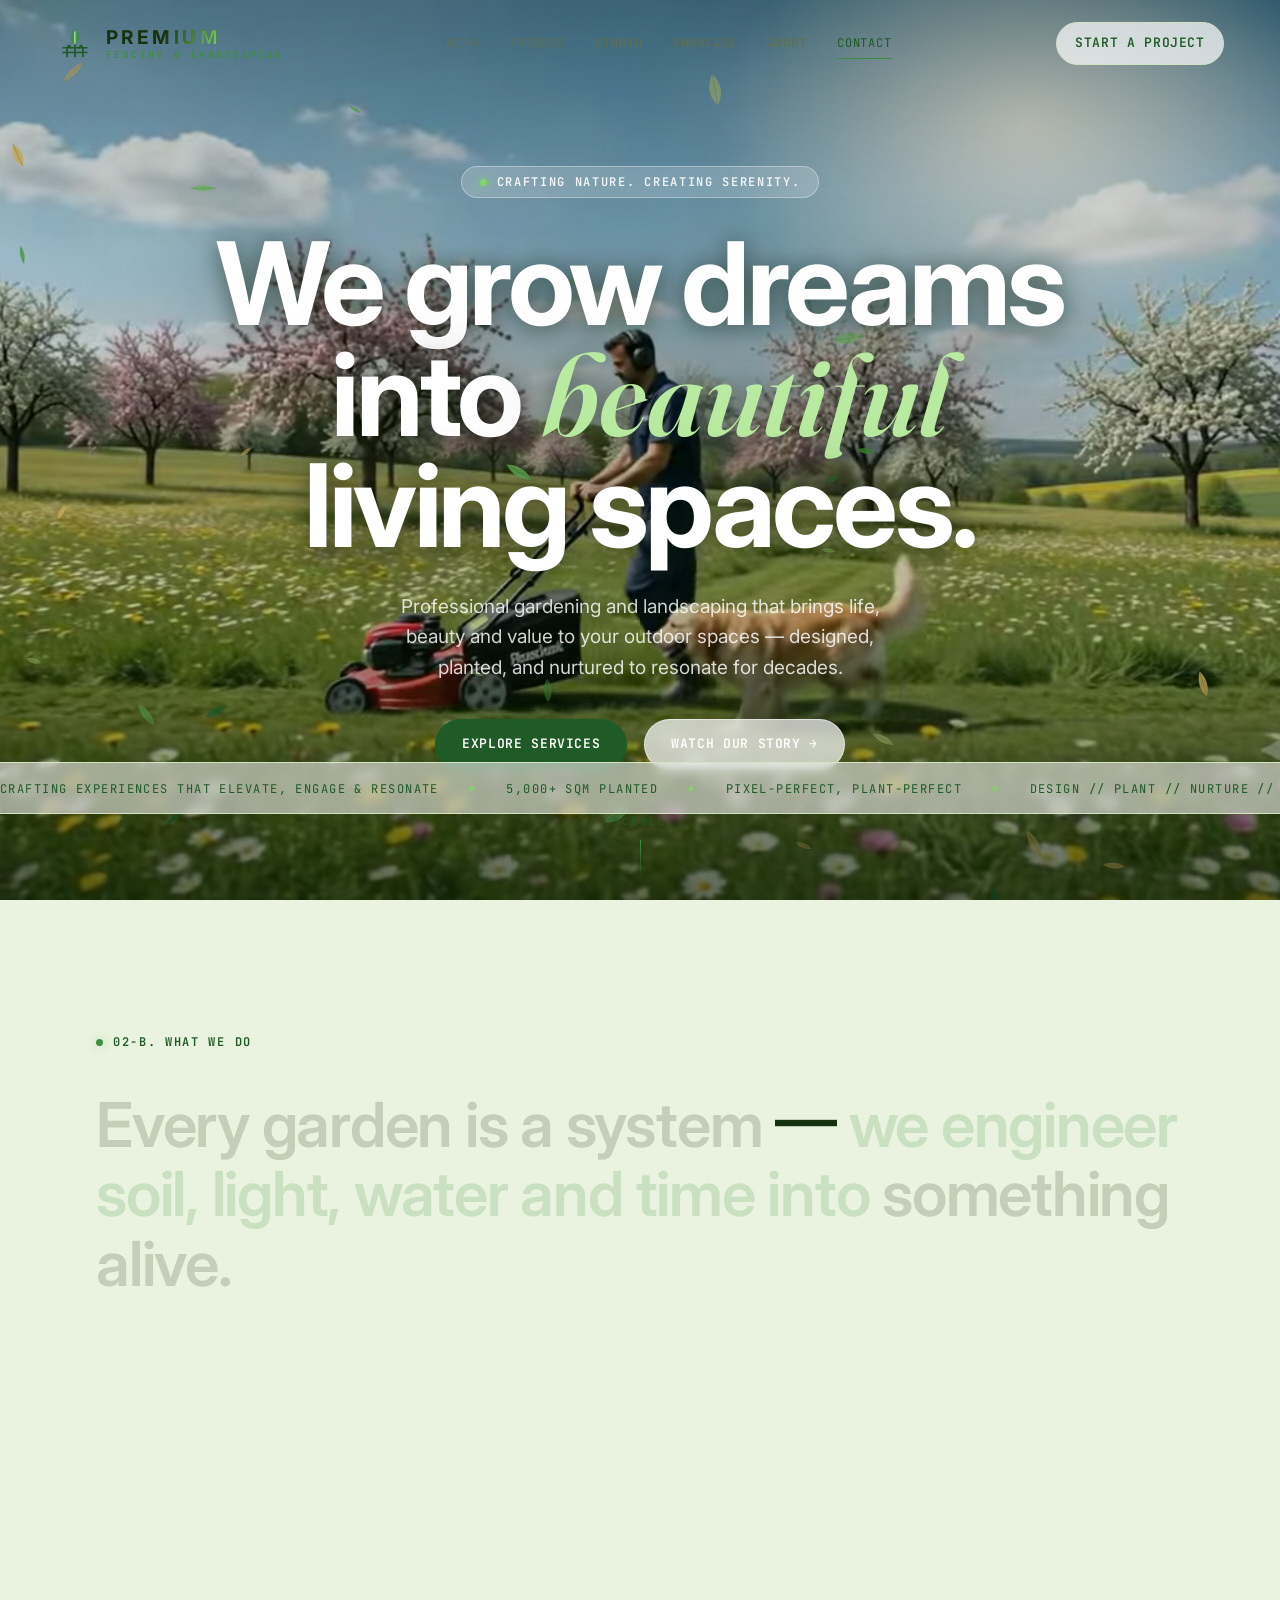
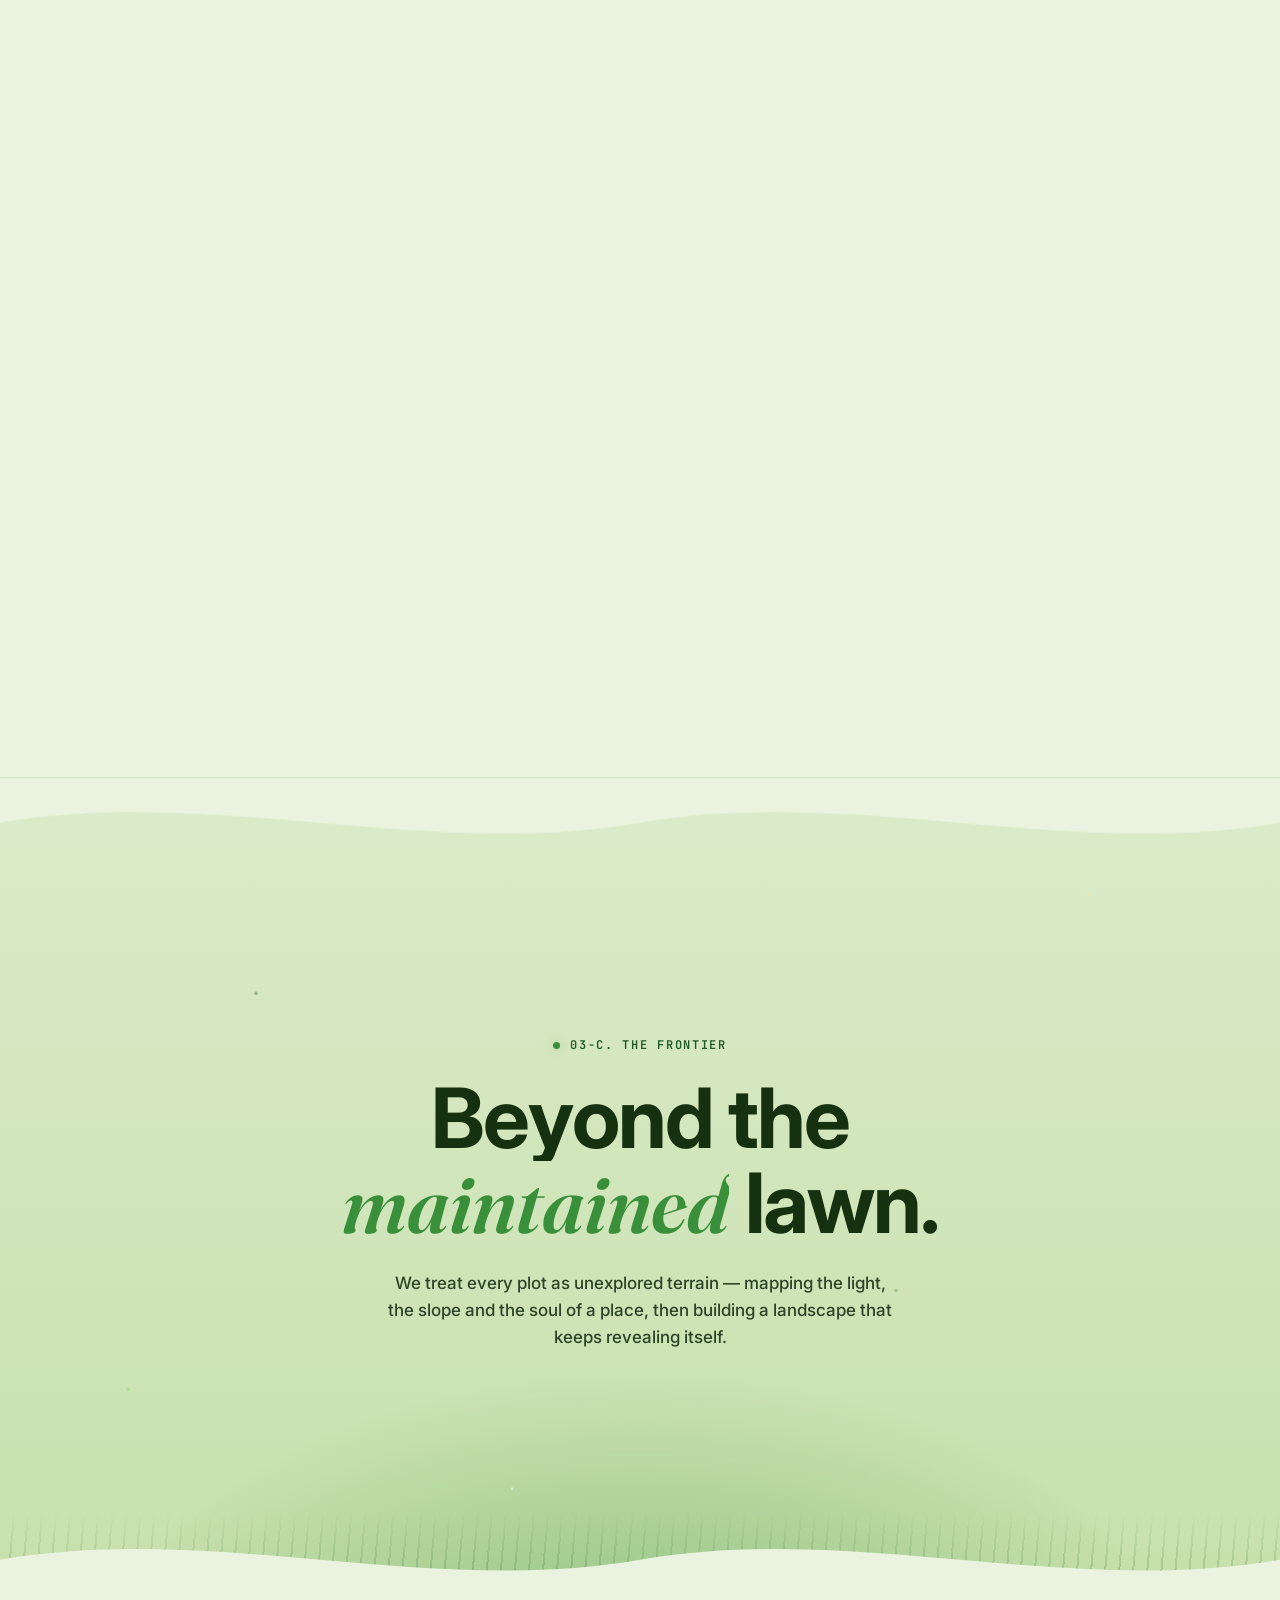
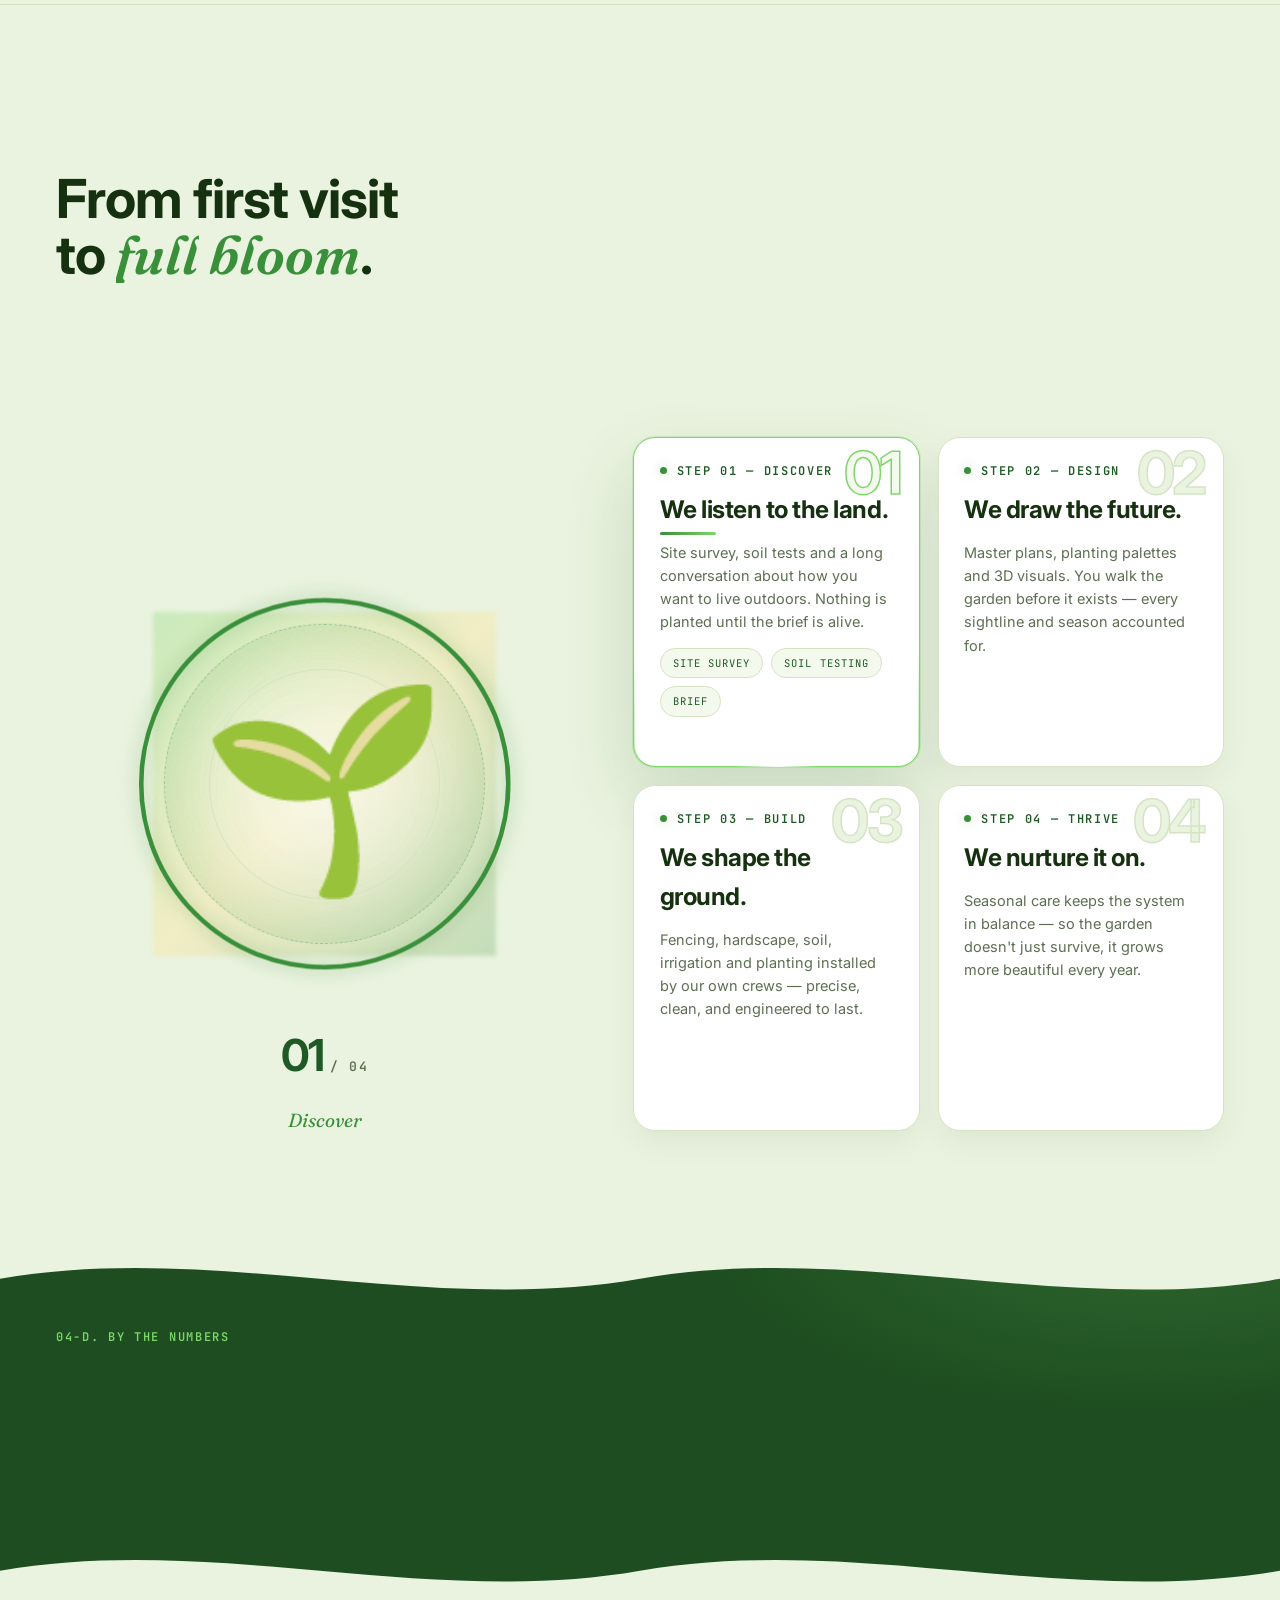
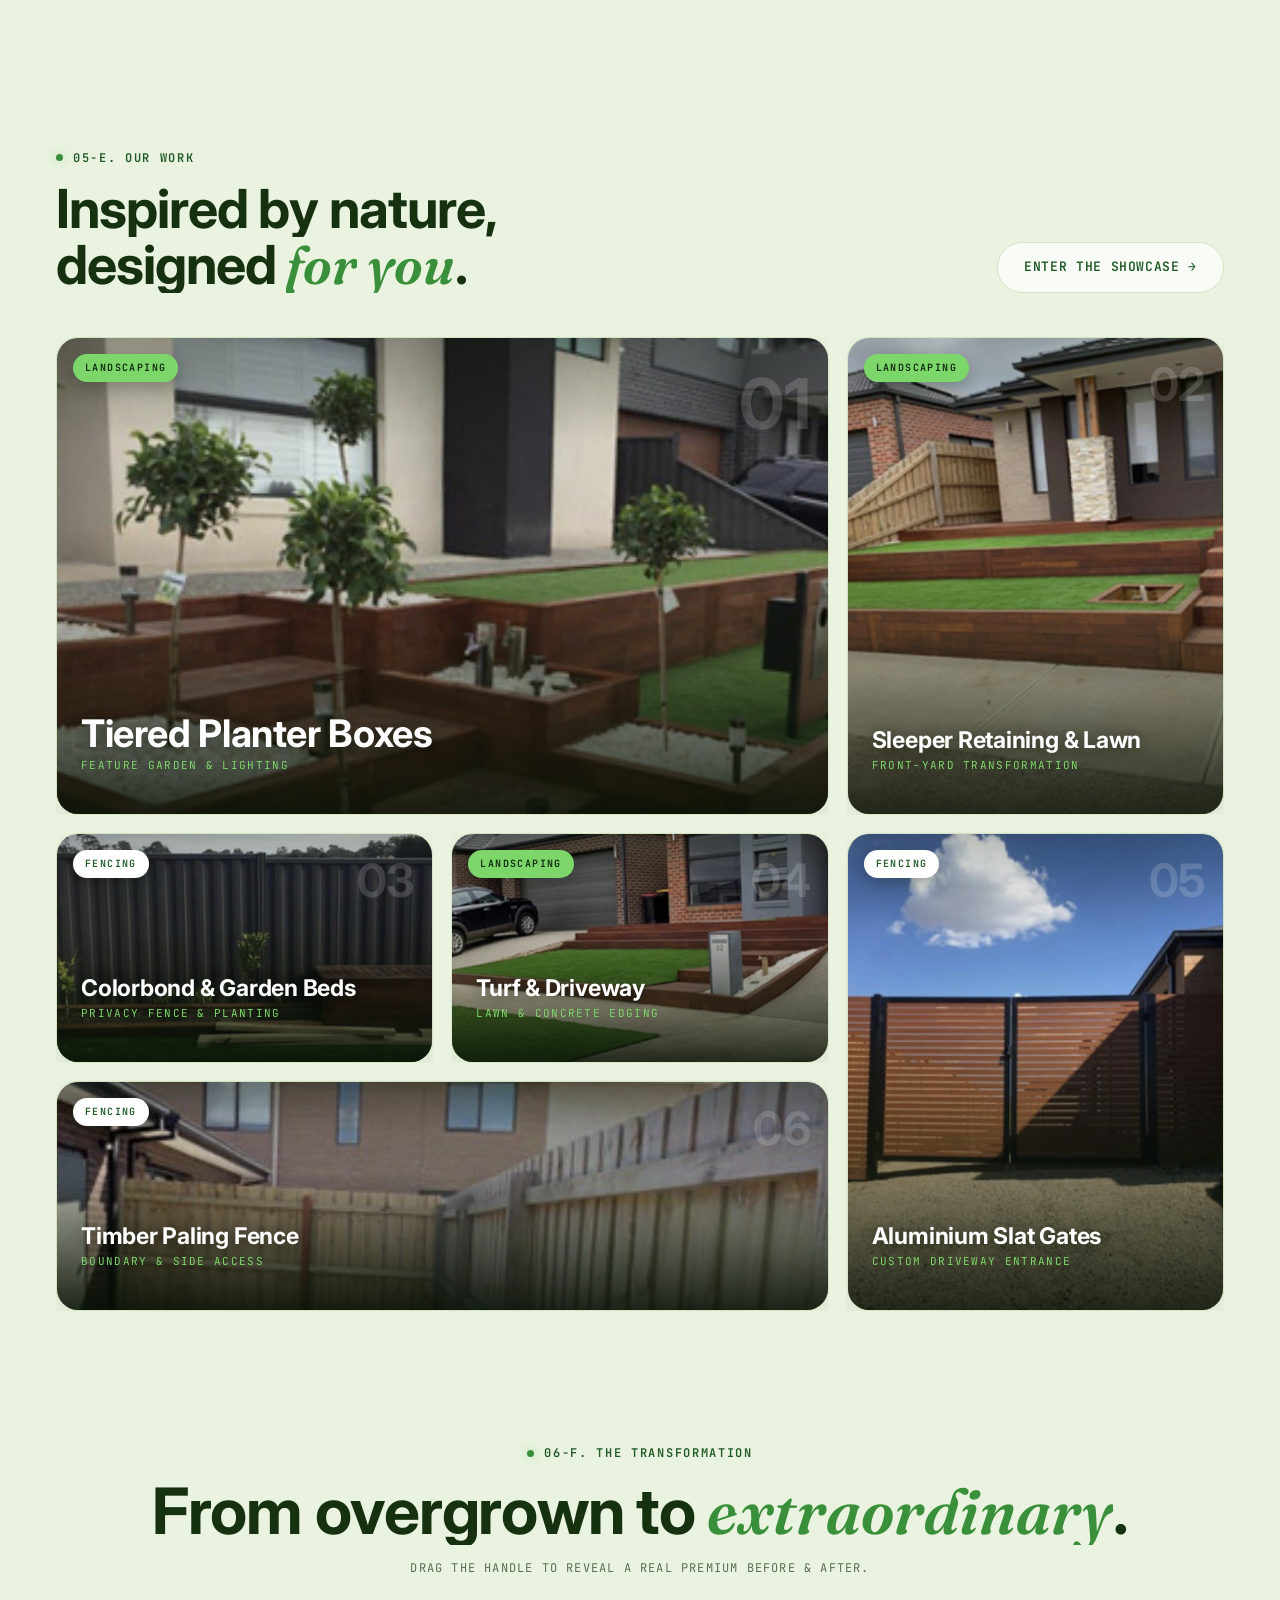
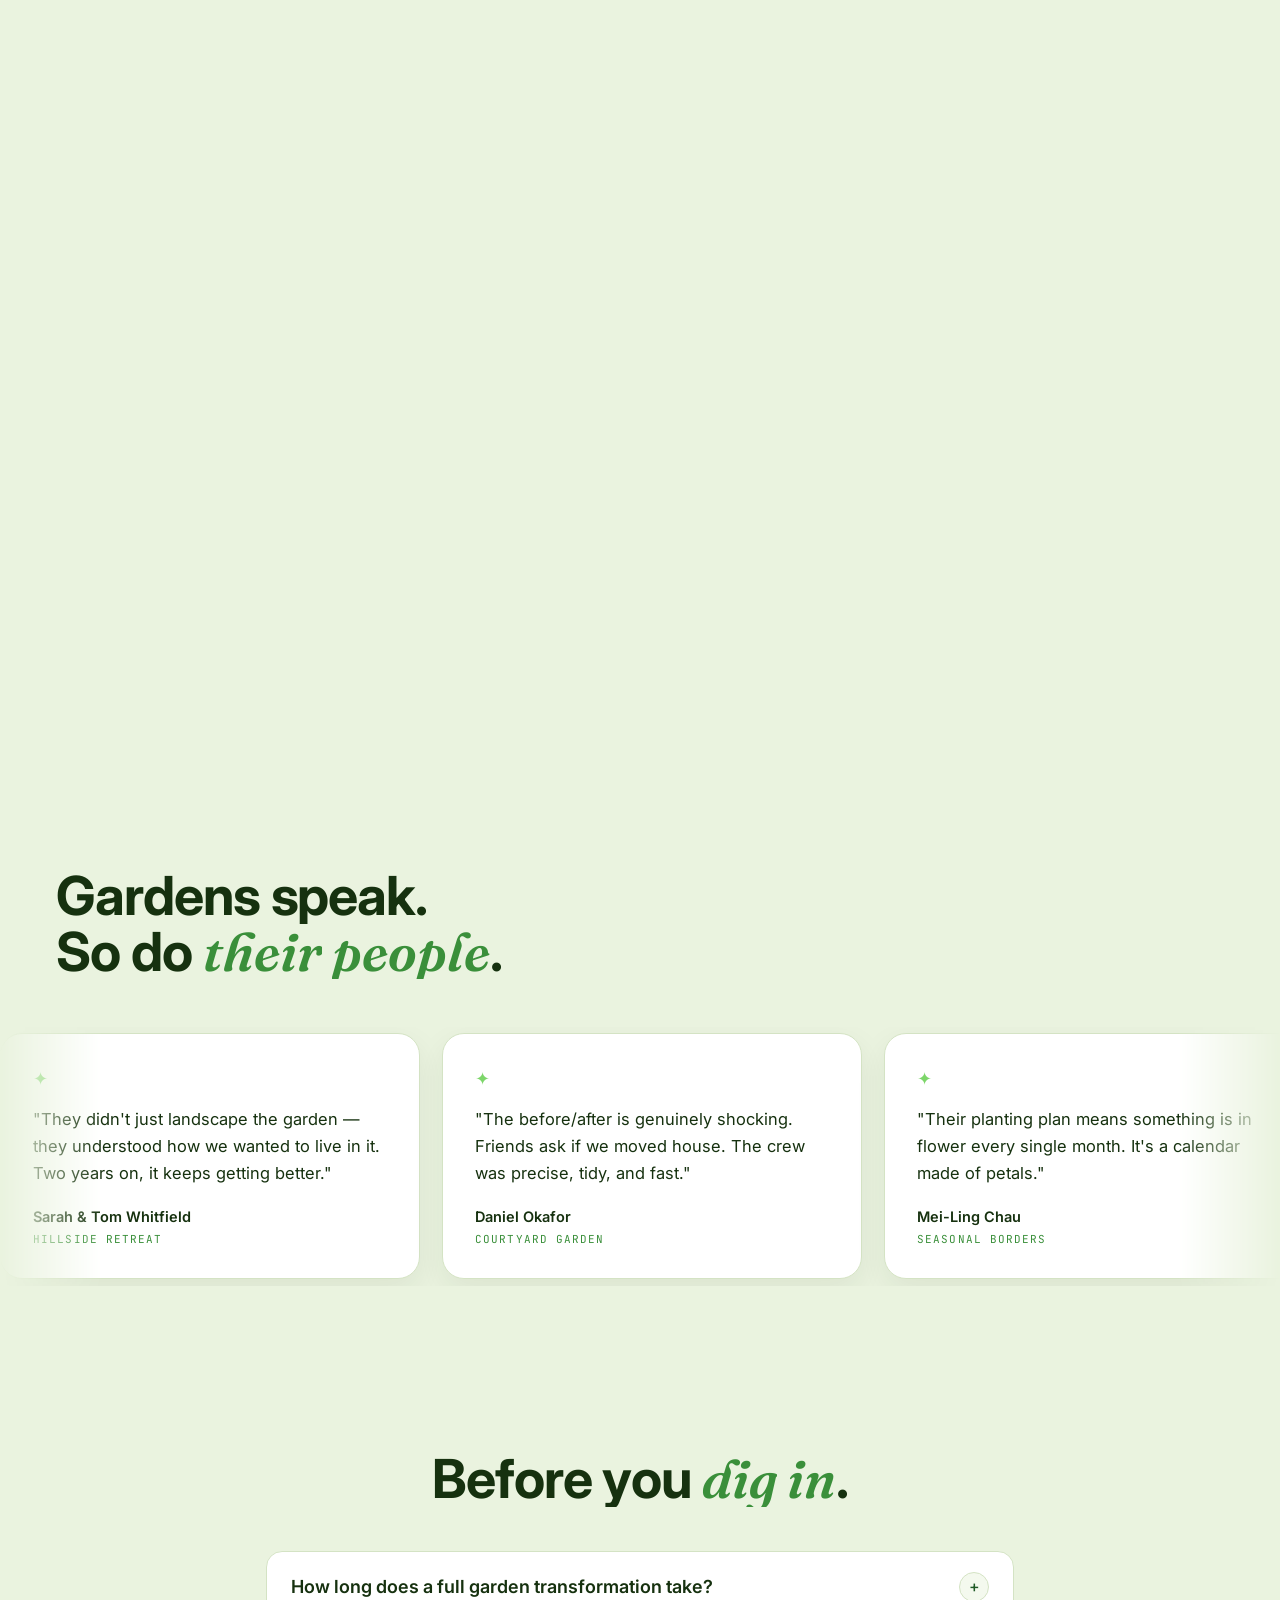
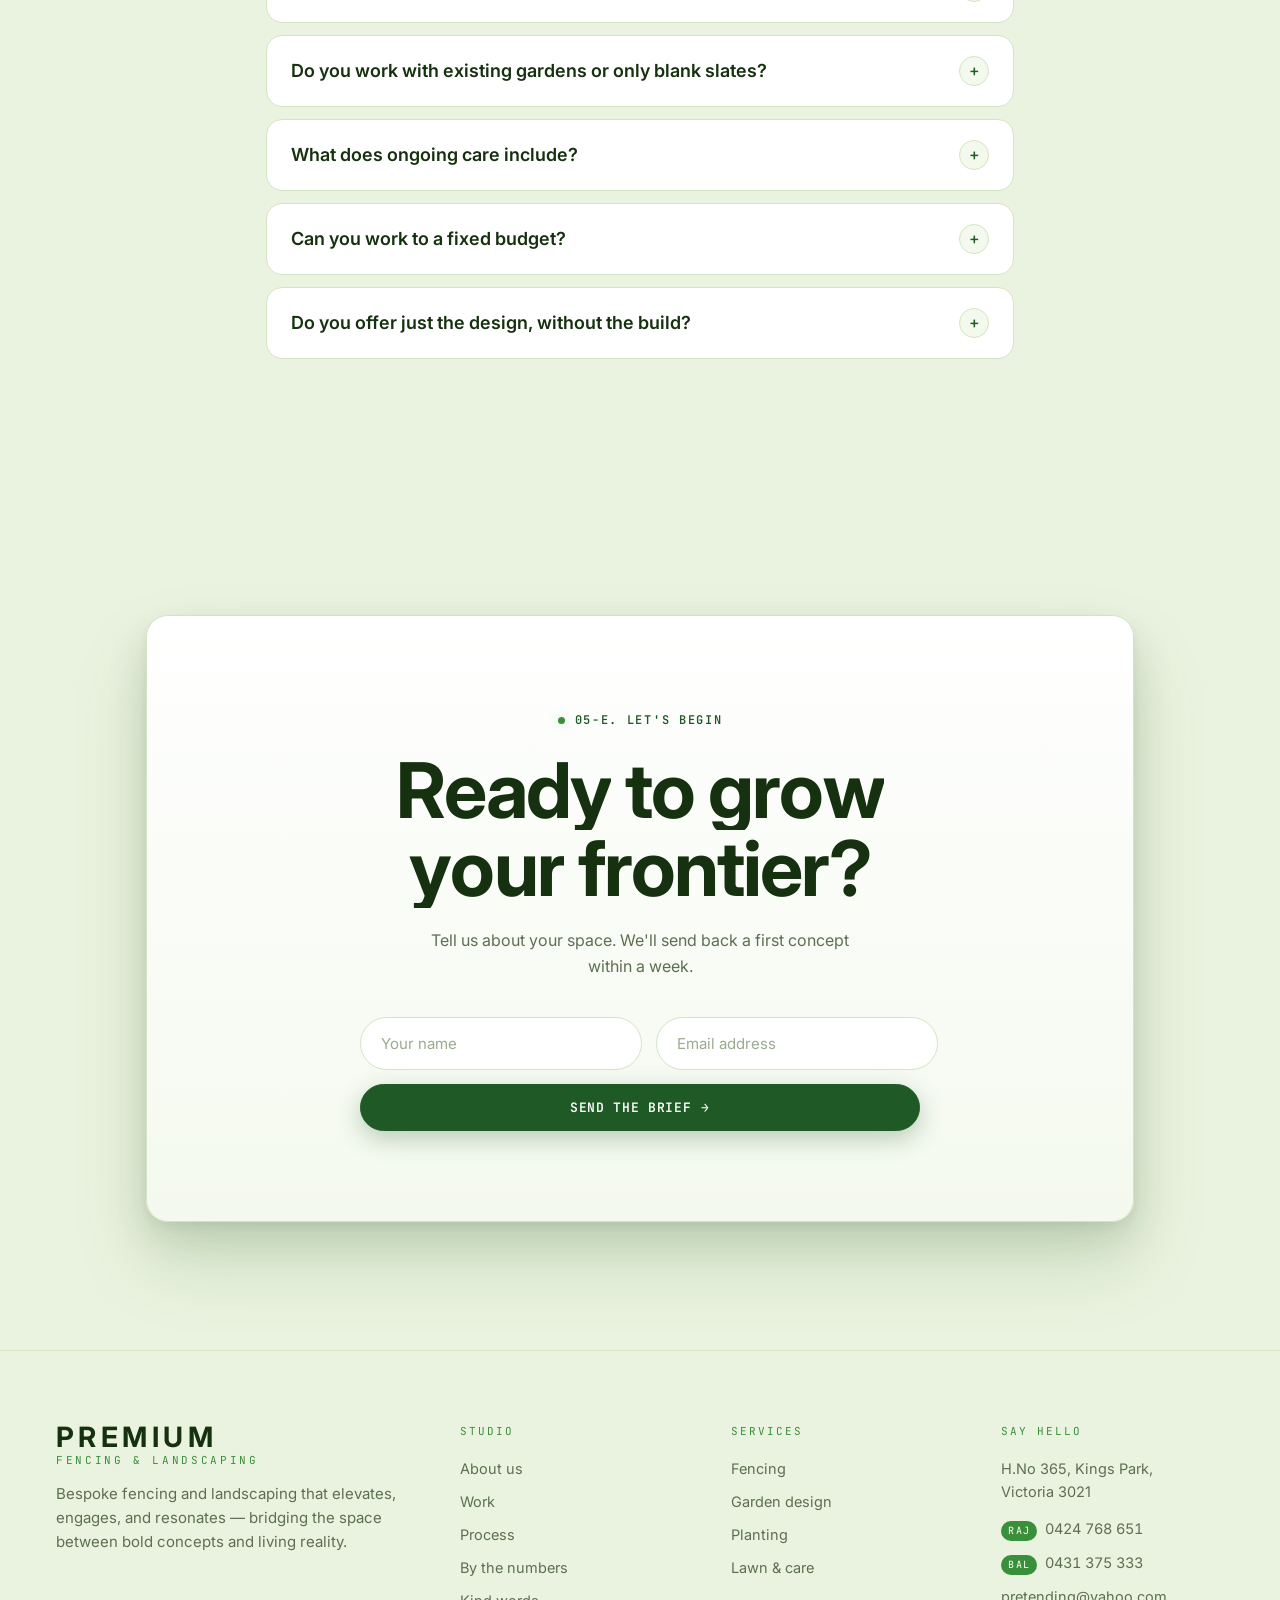
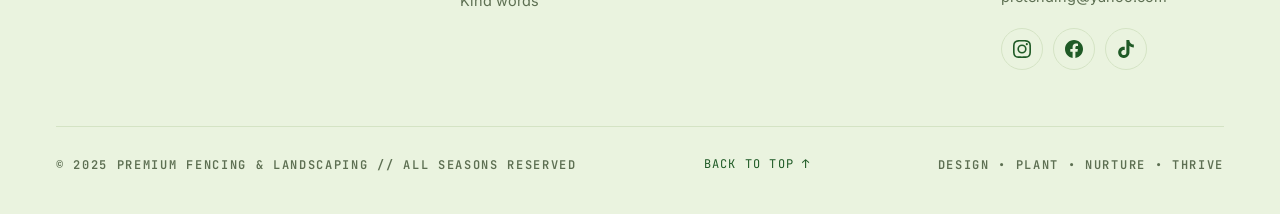
==== index.html @ bf769360 "Add About page and real social icon links - New about.html: a full premium About page reusing the de" ====
<!DOCTYPE html>
<html lang="en">
<head>
  <meta charset="UTF-8" />
  <meta name="viewport" content="width=device-width, initial-scale=1.0" />
  <meta name="theme-color" content="#eaf3df" media="(prefers-color-scheme: light)" />
  <meta name="theme-color" content="#1d4d20" media="(prefers-color-scheme: dark)" />
  <title>Premium Fencing & Landscaping — Melbourne</title>
  <meta name="description" content="Premium Fencing & Landscaping crafts living spaces that elevate, engage, and resonate. Fencing, garden design, planting and care across Melbourne — engineered like a frontier." />

  <link rel="preconnect" href="https://fonts.googleapis.com" />
  <link rel="preconnect" href="https://fonts.gstatic.com" crossorigin />
  <link href="https://fonts.googleapis.com/css2?family=Inter:wght@300;400;500;600;700&family=Fraunces:ital,opsz,wght@1,9..144,400;1,9..144,600&family=JetBrains+Mono:wght@500;600&display=swap" rel="stylesheet" />

  <!-- Social / SEO -->
  <meta property="og:type" content="website" />
  <meta property="og:title" content="Premium Fencing & Landscaping — Melbourne" />
  <meta property="og:description" content="We grow dreams into beautiful living spaces. Fencing, design, planting, and care — engineered like a frontier." />
  <meta property="og:image" content="assets/tiered-planter-boxes.jpg" />
  <meta name="twitter:card" content="summary_large_image" />
  <link rel="icon" href="data:image/svg+xml,%3Csvg xmlns='http://www.w3.org/2000/svg' viewBox='0 0 100 100'%3E%3Ctext y='80' font-size='80' fill='%233a8f3a'%3E✦%3C/text%3E%3C/svg%3E" />
  <link rel="preload" as="video" href="assets/hero.webm" type="video/webm" />
  <script type="application/ld+json">
  {
    "@context": "https://schema.org",
    "@type": "LocalBusiness",
    "name": "Premium Fencing & Landscaping",
    "description": "Fencing, garden design, planting, lawn care and tree work.",
    "email": "pretending@yahoo.com",
    "telephone": "+61424768651",
    "address": {
      "@type": "PostalAddress",
      "streetAddress": "H.No 365, Kings Park",
      "addressRegion": "Victoria",
      "postalCode": "3021",
      "addressCountry": "AU"
    },
    "areaServed": "Melbourne, Victoria",
    "knowsAbout": ["Fencing", "Garden design", "Landscaping", "Lawn care"]
  }
  </script>

  <link rel="stylesheet" href="styles.css" />
</head>
<body>
  <a class="skip-link" href="#main">Skip to content</a>

  <!-- ============ PAGE-LOAD BRAND CURTAIN ============ -->
  <div class="curtain" id="introCurtain" aria-hidden="true">
    <div class="curtain__inner">
      <span class="curtain__mark" aria-hidden="true">
        <svg viewBox="0 0 48 48" role="img">
          <path class="curtain__rail" d="M9 30 H39" />
          <path class="curtain__rail" d="M9 36 H39" />
          <path class="curtain__picket" d="M14 41 V30 l2.4 -3 2.4 3" />
          <path class="curtain__picket" d="M24 41 V27" />
          <path class="curtain__picket" d="M34 41 V30 l-2.4 -3 -2.4 3" />
          <g class="curtain__leaf">
            <path class="curtain__leaf-body" d="M24 26 C17 22 17.5 12 24 7 C30.5 12 31 22 24 26 Z" />
            <path class="curtain__leaf-vein" d="M24 24 V10" />
          </g>
        </svg>
      </span>
      <span class="curtain__word">
        <span class="curtain__name">PREMIUM</span>
        <span class="curtain__sub">Fencing &amp; Landscaping</span>
      </span>
    </div>
  </div>

  <!-- ============ FLOATING BACKGROUND LAYER ============ -->
  <div class="bg-field" aria-hidden="true">
    <span class="orb orb--1"></span>
    <span class="orb orb--2"></span>
    <span class="orb orb--3"></span>
  </div>

  <!-- Floating drifting spores / leaves (JS populated) -->
  <div class="spores" id="spores" aria-hidden="true"></div>

  <!-- Scroll progress bar -->
  <div class="scroll-progress" id="scrollProgress" aria-hidden="true"></div>

  <!-- ============ NAV ============ -->
  <header class="nav" id="nav">
    <a class="nav__brand brand" href="#top" aria-label="Premium Fencing and Landscaping — home">
      <span class="brand__mark" aria-hidden="true">
        <svg viewBox="0 0 48 48" role="img">
          <!-- fence rails -->
          <path class="brand__rail" d="M9 30 H39" />
          <path class="brand__rail" d="M9 36 H39" />
          <!-- fence pickets -->
          <path class="brand__picket" d="M14 41 V30 l2.4 -3 2.4 3" />
          <path class="brand__picket" d="M24 41 V27" />
          <path class="brand__picket" d="M34 41 V30 l-2.4 -3 -2.4 3" />
          <!-- growing leaf above centre picket -->
          <g class="brand__leaf">
            <path class="brand__leaf-body" d="M24 26 C17 22 17.5 12 24 7 C30.5 12 31 22 24 26 Z" />
            <path class="brand__leaf-vein" d="M24 24 V10" />
          </g>
        </svg>
      </span>
      <span class="brand__word">
        <span class="brand__name" data-text="PREMIUM">PREMIUM</span>
        <span class="brand__sub">Fencing &amp; Landscaping</span>
      </span>
    </a>
    <nav class="nav__links" aria-label="Primary">
      <a href="#work">Work</a>
      <a href="#process">Process</a>
      <a href="#stats">Studio</a>
      <a href="showcase.html">Showcase</a>
      <a href="about.html">About</a>
      <a href="#contact">Contact</a>
    </nav>
    <a href="#contact" class="btn btn--ghost nav__cta">Start a project</a>
    <button class="nav__burger" id="navBurger" aria-label="Open menu" aria-expanded="false" aria-controls="mobileMenu">
      <span></span><span></span>
    </button>
  </header>

  <!-- Mobile menu drawer -->
  <nav class="mobile-menu" id="mobileMenu" aria-label="Mobile" hidden>
    <a href="#work">Work</a>
    <a href="#process">Process</a>
    <a href="#stats">Studio</a>
    <a href="#gallery">Gallery</a>
    <a href="showcase.html">Showcase</a>
    <a href="about.html">About</a>
    <a href="#contact">Contact</a>
    <a href="#contact" class="btn btn--solid">Start a project</a>
  </nav>

  <main id="main">

  <!-- ============ HERO ============ -->
  <section class="hero" id="top">
    <!-- Background video. Drops behind the veil/content; gradient shows until
         it loads, and the photo (if present) acts as the poster frame. -->
    <video class="hero__video" id="heroVideo"
           autoplay muted playsinline preload="auto"
           poster="assets/hero.jpg" aria-hidden="true">
      <source src="assets/hero.webm" type="video/webm" />
    </video>
    <!-- Photo fallback. Drop your image at assets/hero.jpg — until then a
         sunlit-green gradient shows. object-fit:cover keeps it responsive. -->
    <img class="hero__photo" id="heroPhoto" src="assets/hero.jpg" alt=""
         aria-hidden="true" onerror="this.classList.add('is-missing')" />
    <div class="hero__sun" aria-hidden="true"></div>
    <canvas class="hero__canvas" id="heroCanvas" aria-hidden="true"></canvas>
    <div class="hero__veil" aria-hidden="true"></div>

    <div class="hero__inner">
      <p class="label hero__label reveal">
        <span class="label__dot"></span> Crafting Nature. Creating Serenity.
      </p>

      <h1 class="hero__title" aria-label="We grow dreams into beautiful living spaces.">
        <span class="cine-line" aria-hidden="true">We grow dreams</span>
        <span class="cine-line" aria-hidden="true">into <em>beautiful</em></span>
        <span class="cine-line" aria-hidden="true">living spaces.</span>
      </h1>

      <p class="hero__lede reveal">
        Professional gardening and landscaping that brings life, beauty and value
        to your outdoor spaces — designed, planted, and nurtured to resonate for decades.
      </p>

      <div class="hero__actions reveal">
        <a href="#contact" class="btn btn--solid magnetic">Explore services</a>
        <a href="#work" class="btn btn--ghost hero__ghost-btn">Watch our story →</a>
      </div>
    </div>

    <!-- Marquee ticker -->
    <div class="ticker" aria-hidden="true">
      <div class="ticker__track">
        <span>CRAFTING EXPERIENCES THAT ELEVATE, ENGAGE &amp; RESONATE</span><span class="ticker__dot">✦</span>
        <span>5,000+ SQM PLANTED</span><span class="ticker__dot">✦</span>
        <span>PIXEL-PERFECT, PLANT-PERFECT</span><span class="ticker__dot">✦</span>
        <span>DESIGN // PLANT // NURTURE // THRIVE</span><span class="ticker__dot">✦</span>
        <span>CRAFTING EXPERIENCES THAT ELEVATE, ENGAGE &amp; RESONATE</span><span class="ticker__dot">✦</span>
        <span>5,000+ SQM PLANTED</span><span class="ticker__dot">✦</span>
        <span>PIXEL-PERFECT, PLANT-PERFECT</span><span class="ticker__dot">✦</span>
        <span>DESIGN // PLANT // NURTURE // THRIVE</span><span class="ticker__dot">✦</span>
      </div>
    </div>

    <a href="#work" class="hero__scroll" aria-label="Scroll to work">
      <span>SCROLL</span>
      <span class="hero__scroll-line"></span>
    </a>
  </section>

  <!-- ============ INTRO / SCROLL REVEAL ============ -->
  <section class="intro reveal-section" id="work">
    <p class="label"><span class="label__dot"></span> 02-B. WHAT WE DO</p>
    <h2 class="intro__statement">
      <span class="word">Every</span> <span class="word">garden</span> <span class="word">is</span>
      <span class="word">a</span> <span class="word">system</span> —
      <span class="word dim">we</span> <span class="word dim">engineer</span>
      <span class="word dim">soil,</span> <span class="word dim">light,</span>
      <span class="word dim">water</span> <span class="word dim">and</span>
      <span class="word dim">time</span> <span class="word dim">into</span>
      <span class="word">something</span> <span class="word">alive.</span>
    </h2>
  </section>

  <!-- ============ BENTO / STAGGER CARDS ============ -->
  <section class="bento reveal-section">
    <div class="bento__grid">
      <article class="card card--lg stagger" data-tilt>
        <span class="card__index">001</span>
        <div class="card__icon">🌿</div>
        <h3>Garden Design</h3>
        <p>Master plans drawn like architecture — structure, sightlines and seasonal rhythm composed before a single seed is sown.</p>
      </article>

      <article class="card stagger" data-tilt>
        <span class="card__index">002</span>
        <div class="card__icon">🪴</div>
        <h3>Planting</h3>
        <p>Species selected for your microclimate, layered for year-round texture.</p>
      </article>

      <article class="card stagger" data-tilt>
        <span class="card__index">003</span>
        <div class="card__icon">💧</div>
        <h3>Irrigation</h3>
        <p>Smart, low-waste water systems tuned to each zone automatically.</p>
      </article>

      <article class="card card--wide stagger" data-tilt>
        <span class="card__index">004</span>
        <div class="card__icon">✂️</div>
        <h3>Lawn &amp; Care</h3>
        <p>Precision mowing, feeding and seasonal maintenance — your landscape kept pixel-perfect, all year, by a dedicated crew.</p>
      </article>

      <article class="card stagger" data-tilt>
        <span class="card__index">005</span>
        <div class="card__icon">🌳</div>
        <h3>Trees</h3>
        <p>Mature specimen trees sourced, placed and established with care.</p>
      </article>
    </div>
  </section>

  <!-- ============ LAYERED PARALLAX ============ -->
  <section class="parallax" id="parallax">
    <div class="wave wave--top" aria-hidden="true">
      <svg viewBox="0 0 1440 120" preserveAspectRatio="none"><path d="M0,60 C240,10 480,110 720,60 C960,10 1200,110 1440,60 L1440,120 L0,120 Z"/></svg>
    </div>
    <div class="parallax__layer parallax__layer--back" data-speed="0.15" aria-hidden="true"></div>
    <div class="parallax__layer parallax__layer--mid" data-speed="0.35" aria-hidden="true"></div>
    <div class="parallax__content">
      <p class="label"><span class="label__dot"></span> 03-C. THE FRONTIER</p>
      <h2 class="parallax__title wipe">Beyond the<br /><em>maintained</em> lawn.</h2>
      <p class="parallax__text">
        We treat every plot as unexplored terrain — mapping the light, the slope and the
        soul of a place, then building a landscape that keeps revealing itself.
      </p>
    </div>
    <div class="parallax__layer parallax__layer--front" data-speed="0.6" aria-hidden="true"></div>
    <div class="wave wave--bottom" aria-hidden="true">
      <svg viewBox="0 0 1440 120" preserveAspectRatio="none"><path d="M0,60 C240,10 480,110 720,60 C960,10 1200,110 1440,60 L1440,120 L0,120 Z"/></svg>
    </div>
  </section>

  <!-- ============ STICKY STORYTELLING — THE GROWTH JOURNEY ============ -->
  <section class="story" id="process">
    <div class="story__head reveal-section">
      <p class="label"><span class="label__dot"></span> 03-C. HOW WE WORK</p>
      <h2 class="story__heading">From first visit<br />to <em>full bloom</em>.</h2>
    </div>
    <div class="story__layout">
      <div class="story__sticky">
        <div class="story__visual" id="storyVisual">
          <div class="story__blob" aria-hidden="true"></div>
          <div class="story__stage" data-stage="0">🌱</div>
          <div class="story__stage" data-stage="1">📐</div>
          <div class="story__stage" data-stage="2">🪏</div>
          <div class="story__stage" data-stage="3">🌳</div>
          <div class="story__ring"></div>
          <!-- scroll-driven progress arc -->
          <svg class="story__arc" viewBox="0 0 260 260" aria-hidden="true">
            <circle class="story__arc-track" cx="130" cy="130" r="120" />
            <circle class="story__arc-fill" id="storyArc" cx="130" cy="130" r="120" />
          </svg>
          <div class="story__counter" aria-hidden="true">
            <span class="story__counter-num" id="storyCounter">01</span>
            <em>/ 04</em>
          </div>
          <p class="story__counter-name" id="storyStageName" aria-hidden="true">Discover</p>
        </div>
      </div>
      <div class="story__steps">
        <!-- portal trigger: the seed every card pours out of -->
        <button class="story__portal" id="storyPortal" type="button" aria-expanded="false" aria-controls="storyGrid">
          <span class="story__portal-halo" aria-hidden="true"></span>
          <span class="story__portal-core" aria-hidden="true">✦</span>
          <span class="story__portal-label">Open our process</span>
        </button>
        <div class="story__grid" id="storyGrid">
        <!-- growth rail: the root that draws itself down as you scroll -->
        <div class="story__rail" aria-hidden="true"><span class="story__rail-fill" id="storyRailFill"></span></div>
        <div class="story__step" data-step="0" data-name="Discover">
          <div class="story__card">
            <span class="story__num" aria-hidden="true">01</span>
            <span class="story__mini" aria-hidden="true">🌱</span>
            <p class="label"><span class="label__dot"></span> STEP 01 — DISCOVER</p>
            <h3>We listen to the land.</h3>
            <p>Site survey, soil tests and a long conversation about how you want to live outdoors. Nothing is planted until the brief is alive.</p>
            <ul class="story__tags" aria-hidden="true"><li>Site survey</li><li>Soil testing</li><li>Brief</li></ul>
          </div>
        </div>
        <div class="story__step" data-step="1" data-name="Design">
          <div class="story__card">
            <span class="story__num" aria-hidden="true">02</span>
            <span class="story__mini" aria-hidden="true">📐</span>
            <p class="label"><span class="label__dot"></span> STEP 02 — DESIGN</p>
            <h3>We draw the future.</h3>
            <p>Master plans, planting palettes and 3D visuals. You walk the garden before it exists — every sightline and season accounted for.</p>
            <ul class="story__tags" aria-hidden="true"><li>Master plan</li><li>3D visuals</li><li>Fencing spec</li></ul>
          </div>
        </div>
        <div class="story__step" data-step="2" data-name="Build">
          <div class="story__card">
            <span class="story__num" aria-hidden="true">03</span>
            <span class="story__mini" aria-hidden="true">🪏</span>
            <p class="label"><span class="label__dot"></span> STEP 03 — BUILD</p>
            <h3>We shape the ground.</h3>
            <p>Fencing, hardscape, soil, irrigation and planting installed by our own crews — precise, clean, and engineered to last.</p>
            <ul class="story__tags" aria-hidden="true"><li>Fencing &amp; gates</li><li>Retaining</li><li>Planting</li></ul>
          </div>
        </div>
        <div class="story__step" data-step="3" data-name="Thrive">
          <div class="story__card">
            <span class="story__num" aria-hidden="true">04</span>
            <span class="story__mini" aria-hidden="true">🌳</span>
            <p class="label"><span class="label__dot"></span> STEP 04 — THRIVE</p>
            <h3>We nurture it on.</h3>
            <p>Seasonal care keeps the system in balance — so the garden doesn't just survive, it grows more beautiful every year.</p>
            <ul class="story__tags" aria-hidden="true"><li>Seasonal care</li><li>Lawn program</li><li>Tuning</li></ul>
          </div>
        </div>
        </div><!-- /story__grid -->
      </div>
    </div>
  </section>

  <!-- ============ ANIMATED STATISTICS ============ -->
  <section class="stats" id="stats">
    <div class="wave wave--top wave--onband" aria-hidden="true">
      <svg viewBox="0 0 1440 120" preserveAspectRatio="none"><path d="M0,60 C240,10 480,110 720,60 C960,10 1200,110 1440,60 L1440,120 L0,120 Z"/></svg>
    </div>
    <p class="label stats__label"><span class="label__dot"></span> 04-D. BY THE NUMBERS</p>
    <div class="stats__grid">
      <div class="stat stagger">
        <span class="stat__num" data-count="1240" data-suffix="">0</span>
        <span class="stat__label">Gardens transformed</span>
      </div>
      <div class="stat stagger">
        <span class="stat__num" data-count="86" data-suffix="K">0</span>
        <span class="stat__label">Plants &amp; trees in the ground</span>
      </div>
      <div class="stat stagger">
        <span class="stat__num" data-count="19" data-suffix="yr">0</span>
        <span class="stat__label">Seasons of practice</span>
      </div>
      <div class="stat stagger">
        <span class="stat__num" data-count="99" data-suffix="%">0</span>
        <span class="stat__label">Clients who'd plant again</span>
      </div>
    </div>
    <div class="wave wave--bottom wave--onband" aria-hidden="true">
      <svg viewBox="0 0 1440 120" preserveAspectRatio="none"><path d="M0,60 C240,10 480,110 720,60 C960,10 1200,110 1440,60 L1440,120 L0,120 Z"/></svg>
    </div>
  </section>

  <!-- ============ OUR WORK — IMAGE GALLERY ============ -->
  <section class="work reveal-section" id="gallery">
    <div class="work__head">
      <div>
        <p class="label"><span class="label__dot"></span> 05-E. OUR WORK</p>
        <h2 class="work__title">Inspired by nature,<br />designed <em>for you</em>.</h2>
      </div>
      <a href="showcase.html" class="btn btn--ghost">Enter the showcase →</a>
    </div>

    <div class="work__grid">
      <!-- Feature tile -->
      <figure class="shot shot--feature reveal-img" style="--d:0s"
        data-full="assets/tiered-planter-boxes.jpg" data-title="Tiered Planter Boxes" data-sub="Feature garden &amp; lighting" data-tag="Landscaping"
        tabindex="0" role="button" aria-label="View project: Tiered Planter Boxes">
        <span class="shot__img" style="background-image:url('assets/tiered-planter-boxes.jpg'), linear-gradient(135deg,#5a3a22,#8a5a34)"></span>
        <span class="shot__num" aria-hidden="true">01</span>
        <span class="shot__tag">Landscaping</span>
        <figcaption>
          <span class="shot__title">Tiered Planter Boxes</span>
          <small>Feature garden &amp; lighting</small>
        </figcaption>
        <span class="shot__cta" aria-hidden="true">View project →</span>
      </figure>

      <figure class="shot shot--tall reveal-img" style="--d:.08s"
        data-full="assets/sleeper-retaining-lawn.jpg" data-title="Sleeper Retaining &amp; Lawn" data-sub="Front-yard transformation" data-tag="Landscaping"
        tabindex="0" role="button" aria-label="View project: Sleeper Retaining and Lawn">
        <span class="shot__img" style="background-image:url('assets/sleeper-retaining-lawn.jpg'), linear-gradient(135deg,#5a3a22,#a7763f)"></span>
        <span class="shot__num" aria-hidden="true">02</span>
        <span class="shot__tag">Landscaping</span>
        <figcaption>
          <span class="shot__title">Sleeper Retaining &amp; Lawn</span>
          <small>Front-yard transformation</small>
        </figcaption>
        <span class="shot__cta" aria-hidden="true">View project →</span>
      </figure>

      <figure class="shot reveal-img" style="--d:.16s"
        data-full="assets/colorbond-garden-beds.jpg" data-title="Colorbond &amp; Garden Beds" data-sub="Privacy fence &amp; planting" data-tag="Fencing"
        tabindex="0" role="button" aria-label="View project: Colorbond and Garden Beds">
        <span class="shot__img" style="background-image:url('assets/colorbond-garden-beds.jpg'), linear-gradient(135deg,#3a4250,#6b7480)"></span>
        <span class="shot__num" aria-hidden="true">03</span>
        <span class="shot__tag shot__tag--fence">Fencing</span>
        <figcaption>
          <span class="shot__title">Colorbond &amp; Garden Beds</span>
          <small>Privacy fence &amp; planting</small>
        </figcaption>
        <span class="shot__cta" aria-hidden="true">View project →</span>
      </figure>

      <figure class="shot reveal-img" style="--d:.24s"
        data-full="assets/turf-driveway-frontyard.jpg" data-title="Turf &amp; Driveway" data-sub="Lawn &amp; concrete edging" data-tag="Landscaping"
        tabindex="0" role="button" aria-label="View project: Turf and Driveway">
        <span class="shot__img" style="background-image:url('assets/turf-driveway-frontyard.jpg'), linear-gradient(135deg,#2f7d3a,#7dd66a)"></span>
        <span class="shot__num" aria-hidden="true">04</span>
        <span class="shot__tag">Landscaping</span>
        <figcaption>
          <span class="shot__title">Turf &amp; Driveway</span>
          <small>Lawn &amp; concrete edging</small>
        </figcaption>
        <span class="shot__cta" aria-hidden="true">View project →</span>
      </figure>

      <figure class="shot shot--tall reveal-img" style="--d:.32s"
        data-full="assets/aluminium-slat-gates.jpg" data-title="Aluminium Slat Gates" data-sub="Custom driveway entrance" data-tag="Fencing"
        tabindex="0" role="button" aria-label="View project: Aluminium Slat Gates">
        <span class="shot__img" style="background-image:url('assets/aluminium-slat-gates.jpg'), linear-gradient(135deg,#5a3a22,#a7763f)"></span>
        <span class="shot__num" aria-hidden="true">05</span>
        <span class="shot__tag shot__tag--fence">Fencing</span>
        <figcaption>
          <span class="shot__title">Aluminium Slat Gates</span>
          <small>Custom driveway entrance</small>
        </figcaption>
        <span class="shot__cta" aria-hidden="true">View project →</span>
      </figure>

      <figure class="shot shot--wide reveal-img" style="--d:.40s"
        data-full="assets/timber-paling-fence.jpg" data-title="Timber Paling Fence" data-sub="Boundary &amp; side access" data-tag="Fencing"
        tabindex="0" role="button" aria-label="View project: Timber Paling Fence">
        <span class="shot__img" style="background-image:url('assets/timber-paling-fence.jpg'), linear-gradient(135deg,#7a6a45,#b59a63)"></span>
        <span class="shot__num" aria-hidden="true">06</span>
        <span class="shot__tag shot__tag--fence">Fencing</span>
        <figcaption>
          <span class="shot__title">Timber Paling Fence</span>
          <small>Boundary &amp; side access</small>
        </figcaption>
        <span class="shot__cta" aria-hidden="true">View project →</span>
      </figure>
    </div>
  </section>

  <!-- ============ BEFORE / AFTER SLIDER ============ -->
  <section class="reveal-section" id="transform">
    <div class="ba-wrap">
      <div class="ba-head">
        <p class="label"><span class="label__dot"></span> 06-F. THE TRANSFORMATION</p>
        <h2 class="ba-title">From overgrown to <em>extraordinary</em>.</h2>
        <p class="ba-sub">Drag the handle to reveal a real Premium before &amp; after.</p>
      </div>

      <div class="ba reveal-img" id="ba" style="--pos:50%">
        <!-- Placeholder pairing using real project photos. Swap in genuine
             same-site before/after shots (assets/before.jpg, assets/after.jpg). -->
        <span class="ba__img ba__after" style="background-image:url('assets/tiered-planter-boxes.jpg'), linear-gradient(135deg,#1f5a26,#7dd66a 70%,#cfe08a)"></span>
        <span class="ba__img ba__before" style="background-image:url('assets/turf-driveway-frontyard.jpg'), linear-gradient(135deg,#5a5436,#8a7d4a 60%,#a89b6a)"></span>
        <span class="ba__divider" aria-hidden="true"><span class="ba__knob">⇆</span></span>
        <span class="ba__tag ba__tag--before">Before</span>
        <span class="ba__tag ba__tag--after">After</span>
        <input type="range" class="ba__range" min="0" max="100" value="50"
               aria-label="Reveal before and after the transformation" />
      </div>
    </div>
  </section>

  <!-- ============ TESTIMONIALS ============ -->
  <section class="quotes reveal-section" id="voices">
    <div class="quotes__head">
      <p class="label"><span class="label__dot"></span> 07-G. KIND WORDS</p>
      <h2 class="quotes__title">Gardens speak.<br />So do <em>their people</em>.</h2>
    </div>
    <div class="quotes__rail" aria-label="Client testimonials">
      <div class="quotes__track">
        <figure class="quote">
          <blockquote>"They didn't just landscape the garden — they understood how we wanted to live in it. Two years on, it keeps getting better."</blockquote>
          <figcaption><span>Sarah & Tom Whitfield</span><small>Hillside Retreat</small></figcaption>
        </figure>
        <figure class="quote">
          <blockquote>"The before/after is genuinely shocking. Friends ask if we moved house. The crew was precise, tidy, and fast."</blockquote>
          <figcaption><span>Daniel Okafor</span><small>Courtyard Garden</small></figcaption>
        </figure>
        <figure class="quote">
          <blockquote>"Their planting plan means something is in flower every single month. It's a calendar made of petals."</blockquote>
          <figcaption><span>Mei-Ling Chau</span><small>Seasonal Borders</small></figcaption>
        </figure>
        <figure class="quote">
          <blockquote>"Smart irrigation halved our water bill and the lawn has never looked richer. Engineering and gardening in one team."</blockquote>
          <figcaption><span>Priya Raman</span><small>Terraced Slope</small></figcaption>
        </figure>
        <!-- duplicate set for seamless marquee loop -->
        <figure class="quote" aria-hidden="true">
          <blockquote>"They didn't just landscape the garden — they understood how we wanted to live in it. Two years on, it keeps getting better."</blockquote>
          <figcaption><span>Sarah & Tom Whitfield</span><small>Hillside Retreat</small></figcaption>
        </figure>
        <figure class="quote" aria-hidden="true">
          <blockquote>"The before/after is genuinely shocking. Friends ask if we moved house. The crew was precise, tidy, and fast."</blockquote>
          <figcaption><span>Daniel Okafor</span><small>Courtyard Garden</small></figcaption>
        </figure>
        <figure class="quote" aria-hidden="true">
          <blockquote>"Their planting plan means something is in flower every single month. It's a calendar made of petals."</blockquote>
          <figcaption><span>Mei-Ling Chau</span><small>Seasonal Borders</small></figcaption>
        </figure>
        <figure class="quote" aria-hidden="true">
          <blockquote>"Smart irrigation halved our water bill and the lawn has never looked richer. Engineering and gardening in one team."</blockquote>
          <figcaption><span>Priya Raman</span><small>Terraced Slope</small></figcaption>
        </figure>
      </div>
    </div>
  </section>

  <!-- ============ FAQ ============ -->
  <section class="faq reveal-section" id="faq">
    <div class="faq__head">
      <p class="label"><span class="label__dot"></span> 08-H. GOOD QUESTIONS</p>
      <h2 class="faq__title">Before you <em>dig in</em>.</h2>
    </div>
    <div class="faq__list">
      <details class="faq__item">
        <summary>How long does a full garden transformation take?<span class="faq__marker" aria-hidden="true">+</span></summary>
        <p>Most projects run 6–12 weeks from first survey to final planting, depending on scale and season. Design takes 2–3 weeks; the build is staged so you always have usable outdoor space.</p>
      </details>
      <details class="faq__item">
        <summary>Do you work with existing gardens or only blank slates?<span class="faq__marker" aria-hidden="true">+</span></summary>
        <p>Both. Some of our favourite work edits what's already growing — keeping mature trees and good bones, then rebuilding structure, soil and planting around them.</p>
      </details>
      <details class="faq__item">
        <summary>What does ongoing care include?<span class="faq__marker" aria-hidden="true">+</span></summary>
        <p>Seasonal pruning, feeding, lawn programmes, irrigation tuning and replanting where needed. You'll have a dedicated crew who knows your garden by name.</p>
      </details>
      <details class="faq__item">
        <summary>Can you work to a fixed budget?<span class="faq__marker" aria-hidden="true">+</span></summary>
        <p>Yes — we design to the budget, not past it. The master plan can also be phased over several seasons so the garden grows as you do.</p>
      </details>
      <details class="faq__item">
        <summary>Do you offer just the design, without the build?<span class="faq__marker" aria-hidden="true">+</span></summary>
        <p>We do. You'll receive full drawings, planting plans and specifications that any competent contractor can build from — though we'd love to build it with you.</p>
      </details>
    </div>
  </section>

  <!-- ============ INTERACTIVE CTA ============ -->
  <section class="cta" id="contact">
    <div class="cta__card" id="ctaCard">
      <div class="cta__glow" id="ctaGlow" aria-hidden="true"></div>
      <p class="label"><span class="label__dot"></span> 05-E. LET'S BEGIN</p>
      <h2 class="cta__title wipe">Ready to grow<br />your frontier?</h2>
      <p class="cta__text">Tell us about your space. We'll send back a first concept within a week.</p>

      <form class="cta__form" id="ctaForm" novalidate>
        <div class="cta__row">
          <input type="text" name="name" placeholder="Your name" autocomplete="name" required />
          <input type="email" name="email" placeholder="Email address" autocomplete="email" required />
        </div>
        <button type="submit" class="btn btn--solid magnetic cta__submit">
          <span>Send the brief</span>
          <span class="cta__arrow">→</span>
        </button>
        <p class="cta__success" id="ctaSuccess" hidden>✦ Thanks — your brief has landed. We'll be in touch.</p>
      </form>
    </div>
  </section>

  </main>

  <!-- ============ PROJECT LIGHTBOX ============ -->
  <div class="lightbox" id="lightbox" role="dialog" aria-modal="true" aria-label="Project viewer" hidden>
    <button class="lightbox__close" id="lightboxClose" type="button" aria-label="Close viewer">✕</button>
    <button class="lightbox__nav lightbox__prev" id="lightboxPrev" type="button" aria-label="Previous project">‹</button>
    <figure class="lightbox__stage">
      <img class="lightbox__img" id="lightboxImg" alt="" />
      <figcaption class="lightbox__cap">
        <span class="lightbox__tag" id="lightboxTag"></span>
        <span class="lightbox__title" id="lightboxTitle"></span>
        <span class="lightbox__sub" id="lightboxSub"></span>
        <span class="lightbox__count" id="lightboxCount"></span>
      </figcaption>
    </figure>
    <button class="lightbox__nav lightbox__next" id="lightboxNext" type="button" aria-label="Next project">›</button>
  </div>

  <!-- film grain overlay -->
  <div class="grain" aria-hidden="true"></div>

  <!-- ============ FOOTER ============ -->
  <footer class="footer">
    <div class="footer__top">
      <div class="footer__brand">
        <span class="footer__name">
          <span class="footer__name-main">PREMIUM</span>
          <span class="footer__name-sub">Fencing &amp; Landscaping</span>
        </span>
        <p>Bespoke fencing and landscaping that elevates, engages, and resonates — bridging the space between bold concepts and living reality.</p>
      </div>
      <nav class="footer__col" aria-label="Footer — Studio">
        <span class="footer__col-title">Studio</span>
        <a href="about.html">About us</a>
        <a href="#work">Work</a>
        <a href="#process">Process</a>
        <a href="#stats">By the numbers</a>
        <a href="#voices">Kind words</a>
      </nav>
      <nav class="footer__col" aria-label="Footer — Services">
        <span class="footer__col-title">Services</span>
        <a href="#work">Fencing</a>
        <a href="#work">Garden design</a>
        <a href="#work">Planting</a>
        <a href="#work">Lawn &amp; care</a>
      </nav>
      <div class="footer__col">
        <span class="footer__col-title">Say hello</span>
        <address class="footer__address">
          H.No 365, Kings Park,<br />Victoria 3021
        </address>
        <a class="footer__contact" href="tel:+61424768651"><span>Raj</span> 0424 768 651</a>
        <a class="footer__contact" href="tel:+61431375333"><span>Bal</span> 0431 375 333</a>
        <a href="mailto:pretending@yahoo.com">pretending@yahoo.com</a>
        <div class="social-links" aria-label="Social media">
          <a href="https://www.instagram.com/" target="_blank" rel="noopener noreferrer" aria-label="Follow us on Instagram">
            <svg viewBox="0 0 24 24" aria-hidden="true"><path d="M12 2.16c3.2 0 3.58.01 4.85.07 3.25.15 4.77 1.69 4.92 4.92.06 1.27.07 1.65.07 4.85s-.01 3.58-.07 4.85c-.15 3.23-1.66 4.77-4.92 4.92-1.27.06-1.64.07-4.85.07s-3.58-.01-4.85-.07c-3.26-.15-4.77-1.7-4.92-4.92-.06-1.27-.07-1.64-.07-4.85s.01-3.58.07-4.85c.15-3.23 1.66-4.77 4.92-4.92C8.42 2.17 8.8 2.16 12 2.16M12 0C8.74 0 8.33.01 7.05.07 2.7.27.28 2.69.08 7.05.01 8.33 0 8.74 0 12s.01 3.67.07 4.95c.2 4.36 2.62 6.78 6.98 6.98C8.33 23.99 8.74 24 12 24s3.67-.01 4.95-.07c4.35-.2 6.78-2.62 6.98-6.98.06-1.28.07-1.69.07-4.95s-.01-3.67-.07-4.95c-.2-4.35-2.62-6.78-6.98-6.98C15.67.01 15.26 0 12 0zm0 5.84a6.16 6.16 0 100 12.32 6.16 6.16 0 000-12.32zm0 10.16a4 4 0 110-8 4 4 0 010 8zm6.41-11.85a1.44 1.44 0 100 2.88 1.44 1.44 0 000-2.88z"/></svg>
          </a>
          <a href="https://www.facebook.com/" target="_blank" rel="noopener noreferrer" aria-label="Follow us on Facebook">
            <svg viewBox="0 0 24 24" aria-hidden="true"><path d="M24 12.07C24 5.4 18.63 0 12 0S0 5.4 0 12.07c0 6.02 4.39 11.01 10.13 11.93v-8.44H7.08v-3.49h3.05V9.41c0-3.02 1.79-4.69 4.53-4.69 1.31 0 2.69.24 2.69.24v2.97h-1.52c-1.49 0-1.96.93-1.96 1.89v2.25h3.33l-.53 3.49h-2.8v8.44C19.61 23.08 24 18.09 24 12.07z"/></svg>
          </a>
          <a href="https://www.tiktok.com/" target="_blank" rel="noopener noreferrer" aria-label="Follow us on TikTok">
            <svg viewBox="0 0 24 24" aria-hidden="true"><path d="M12.53.02C13.84 0 15.14.01 16.44 0c.08 1.53.63 3.09 1.75 4.17 1.12 1.11 2.7 1.62 4.24 1.79v4.03c-1.44-.05-2.89-.35-4.2-.97-.57-.26-1.1-.59-1.62-.93-.01 2.92.01 5.84-.02 8.75-.08 1.4-.54 2.79-1.35 3.94-1.31 1.92-3.58 3.17-5.91 3.21-1.43.08-2.86-.31-4.08-1.03-2.02-1.19-3.44-3.37-3.65-5.71-.02-.5-.03-1-.01-1.49.18-1.9 1.12-3.72 2.58-4.96 1.66-1.44 3.98-2.13 6.15-1.72.02 1.48-.04 2.96-.04 4.44-.99-.32-2.15-.23-3.02.37-.63.41-1.11 1.04-1.36 1.75-.21.51-.15 1.07-.14 1.61.24 1.64 1.82 3.02 3.5 2.87 1.12-.01 2.19-.66 2.77-1.61.19-.33.4-.67.41-1.06.1-1.79.06-3.57.07-5.36.01-4.03-.01-8.05.02-12.07z"/></svg>
          </a>
        </div>
      </div>
    </div>
    <div class="footer__bottom">
      <span class="label">© 2025 PREMIUM FENCING &amp; LANDSCAPING // ALL SEASONS RESERVED</span>
      <a class="footer__top-link" href="#top">Back to top ↑</a>
      <span class="label">DESIGN • PLANT • NURTURE • THRIVE</span>
    </div>
  </footer>

  <script src="vendor/gsap.min.js"></script>
  <script src="vendor/ScrollTrigger.min.js"></script>
  <script src="vendor/lenis.min.js"></script>
  <script src="hero.js" defer></script>
  <script src="main.js" defer></script>
  <script src="cards.js" defer></script>
  <script src="headlines.js" defer></script>
  <script src="cursor.js" defer></script>
  <script src="transition.js" defer></script>
</body>
</html>
---- styles.css ----
/* =========================================================
   PREMIUM FENCING & LANDSCAPING — Site styles
   Light, sunlit-green theme (inspired by the GreenScape brief)
   evolved from the original "Aether" structure.
   ========================================================= */

:root {
  /* Light green / sunlit palette */
  --bg: #eaf3df;            /* soft light-green page background */
  --bg-2: #f4f9ee;          /* lighter wash for alternating depth */
  --surface: #ffffff;       /* cards */
  --text: #16310f;          /* deep green-black */
  --text-dim: #5d6f52;      /* muted sage */
  --border: #d4e3c4;        /* light green border */

  --accent: #3a8f3a;        /* primary garden green */
  --accent-deep: #1f5a26;   /* deep green (bands) */
  --accent-soft: #7dd66a;   /* fresh lime accent */
  --accent-glow: rgba(58, 143, 58, 0.32);

  --sun: #fbe7a6;           /* warm sunlight */
  --sun-deep: #f3c969;

  /* Dark band (stats) */
  --band: #1d4d20;
  --band-text: #eaf3df;

  --font-display: "Inter", system-ui, -apple-system, sans-serif;
  --font-serif: "Fraunces", "Georgia", serif;   /* italic accents in display type */
  --font-body: "Inter", system-ui, -apple-system, sans-serif;
  --font-mono: "JetBrains Mono", ui-monospace, "SFMono-Regular", monospace;

  --section-pad: clamp(72px, 10vw, 140px);
  --radius: 8px;
  --radius-lg: 22px;
  --ease: cubic-bezier(0.22, 1, 0.36, 1);

  /* Layered depth — softer, more dimensional than a single drop shadow */
  --shadow-sm: 0 1px 2px rgba(22,49,15,0.05), 0 4px 10px rgba(22,49,15,0.05);
  --shadow-md: 0 2px 6px rgba(22,49,15,0.06), 0 12px 28px rgba(22,49,15,0.09);
  --shadow-lg: 0 4px 10px rgba(22,49,15,0.06), 0 18px 40px rgba(22,49,15,0.12), 0 40px 80px rgba(31,90,38,0.14);
}

* { margin: 0; padding: 0; box-sizing: border-box; }
html { scroll-behavior: smooth; -webkit-text-size-adjust: 100%; }

body {
  background: var(--bg);
  background-image:
    radial-gradient(120% 80% at 85% -10%, rgba(251, 231, 166, 0.55), transparent 45%),
    radial-gradient(90% 60% at 0% 100%, rgba(125, 214, 106, 0.18), transparent 55%);
  background-attachment: fixed;
  color: var(--text);
  font-family: var(--font-body);
  font-size: 16px; line-height: 1.6; font-weight: 400;
  overflow-x: hidden;
  -webkit-font-smoothing: antialiased;
}

a { color: inherit; text-decoration: none; }
/* Serif italic accent — the "couture" detail inside display headings */
em { font-family: var(--font-serif); font-style: italic; font-weight: 600; color: var(--accent); letter-spacing: 0; }

::selection { background: var(--accent-deep); color: #fff; }
:focus-visible { outline: 2px solid var(--accent); outline-offset: 3px; border-radius: 4px; }

/* Skip link — visible only when keyboard-focused */
.skip-link {
  position: fixed; top: 10px; left: 10px; z-index: 200;
  padding: 10px 18px; border-radius: 9999px;
  background: var(--accent-deep); color: #fff;
  font-family: var(--font-mono); font-size: 12px; letter-spacing: 0.08em;
  transform: translateY(-300%); transition: transform .3s var(--ease);
}
.skip-link:focus { transform: translateY(0); }

/* Slim branded scrollbar (WebKit) */
::-webkit-scrollbar { width: 11px; }
::-webkit-scrollbar-track { background: var(--bg); }
::-webkit-scrollbar-thumb { background: #b9d3a2; border-radius: 8px; border: 3px solid var(--bg); }
::-webkit-scrollbar-thumb:hover { background: var(--accent); }

/* ---------- atoms ---------- */
.label {
  font-family: var(--font-mono); font-size: 12px; font-weight: 600;
  letter-spacing: 0.14em; line-height: 1.2; text-transform: uppercase;
  color: var(--accent-deep);
  display: inline-flex; align-items: center; gap: 10px;
}
.label__dot {
  width: 7px; height: 7px; border-radius: 50%; background: var(--accent);
  box-shadow: 0 0 12px var(--accent-glow); animation: pulse 2.4s var(--ease) infinite;
}
@keyframes pulse { 0%,100%{opacity:1; transform:scale(1)} 50%{opacity:.45; transform:scale(.7)} }

.btn {
  --pad-y: 14px; --pad-x: 26px;
  position: relative; overflow: hidden;
  display: inline-flex; align-items: center; gap: 10px;
  padding: var(--pad-y) var(--pad-x);
  font-family: var(--font-mono); font-size: 13px; font-weight: 600;
  letter-spacing: 0.05em; text-transform: uppercase;
  border-radius: 9999px; border: 1px solid transparent; cursor: pointer;
  transition: transform .4s var(--ease), background .3s var(--ease),
              color .3s var(--ease), border-color .3s var(--ease), box-shadow .4s var(--ease);
  will-change: transform;
}
.btn--solid {
  background: var(--accent-deep); color: #fff; border-color: var(--accent-deep);
  box-shadow: 0 8px 24px rgba(31, 90, 38, 0.28);
}
.btn--solid::after {
  content: ""; position: absolute; top: 0; bottom: 0; left: -80%; width: 50%;
  background: linear-gradient(105deg, transparent, rgba(255,255,255,0.35), transparent);
  transform: skewX(-20deg); transition: left .6s var(--ease);
}
.btn--solid:hover::after { left: 130%; }
.btn--solid:hover {
  background: var(--accent); border-color: var(--accent);
  box-shadow: 0 14px 38px rgba(58, 143, 58, 0.4); transform: translateY(-2px);
}
.btn--ghost {
  background: rgba(255,255,255,0.7); color: var(--accent-deep);
  border-color: var(--border); backdrop-filter: blur(6px);
}
.btn--ghost:hover { background: #fff; border-color: var(--accent); transform: translateY(-2px); }

/* Tactile press — fast depress, springs back via --ease on release (Apple-style) */
.btn:active { transform: scale(0.955); transition-duration: .07s; }
.btn--solid:active { box-shadow: 0 4px 14px rgba(31,90,38,0.30); }
.btn--ghost:active { box-shadow: 0 2px 8px rgba(31,90,38,0.16); }
/* same tactile depress on the other interactive surfaces */
.nav__links a:active,
.mobile-menu a:not(.btn):active,
.faq__item summary:active,
.footer__col a:active,
.footer__top-link:active { transform: scale(0.94); }
.social-links a:active { transform: translateY(-1px) scale(0.92); }
.story__portal:active .story__portal-core { transform: scale(0.9); }
.shot__cta { transition: opacity .5s var(--ease), transform .5s var(--ease); }
.shot:active { transform: translateY(-3px) scale(0.992); }

/* =========================================================
   BACKGROUND FIELD + FLOATERS
   ========================================================= */
.bg-field { position: fixed; inset: 0; z-index: -2; overflow: hidden; pointer-events: none; }
.orb { position: absolute; border-radius: 50%; filter: blur(90px); opacity: 0.45; }
.orb--1 { width: 46vw; height: 46vw; left: -12vw; top: -10vw;
  background: radial-gradient(circle, rgba(125,214,106,0.55), transparent 70%); animation: drift1 26s var(--ease) infinite; }
.orb--2 { width: 40vw; height: 40vw; right: -14vw; top: 36vh;
  background: radial-gradient(circle, rgba(251,231,166,0.6), transparent 70%); animation: drift2 32s var(--ease) infinite; }
.orb--3 { width: 36vw; height: 36vw; left: 28vw; bottom: -16vw;
  background: radial-gradient(circle, rgba(58,143,58,0.3), transparent 70%); animation: drift1 30s var(--ease) infinite reverse; }
@keyframes drift1 { 0%,100%{transform:translate(0,0)} 50%{transform:translate(6vw,4vw)} }
@keyframes drift2 { 0%,100%{transform:translate(0,0)} 50%{transform:translate(-5vw,-4vw)} }
/* Film grain — fixed full-screen, self-contained SVG noise, barely-there */
.grain {
  position: fixed; inset: -20%; z-index: 90; pointer-events: none;
  opacity: 0.05; mix-blend-mode: soft-light; will-change: transform;
  background-image: url("data:image/svg+xml,%3Csvg xmlns='http://www.w3.org/2000/svg' width='160' height='160'%3E%3Cfilter id='n'%3E%3CfeTurbulence type='fractalNoise' baseFrequency='0.8' numOctaves='2' stitchTiles='stitch'/%3E%3C/filter%3E%3Crect width='100%25' height='100%25' filter='url(%23n)'/%3E%3C/svg%3E");
  background-size: 200px 200px;
  animation: grainShift 1.1s steps(6) infinite;
}
@keyframes grainShift {
  0%   { transform: translate(0, 0); }
  20%  { transform: translate(-4%, 3%); }
  40%  { transform: translate(5%, -2%); }
  60%  { transform: translate(-3%, -4%); }
  80%  { transform: translate(4%, 4%); }
  100% { transform: translate(0, 0); }
}

.spores { position: fixed; inset: 0; z-index: -1; pointer-events: none; overflow: hidden; }
.spore { position: absolute; top: -20px; color: var(--accent); opacity: 0; will-change: transform, opacity; font-size: 12px; }

.scroll-progress {
  position: fixed; top: 0; left: 0; height: 3px; width: 0%;
  background: linear-gradient(90deg, var(--accent-deep), var(--accent-soft));
  z-index: 100; box-shadow: 0 0 12px var(--accent-glow);
}

/* =========================================================
   NAV
   ========================================================= */
.nav {
  position: fixed; top: 0; left: 0; right: 0; z-index: 50;
  display: flex; align-items: center; justify-content: space-between;
  padding: 22px clamp(20px, 5vw, 56px);
  transition: padding .4s var(--ease), background .4s var(--ease), border-color .4s var(--ease), box-shadow .4s var(--ease);
  border-bottom: 1px solid transparent;
}
.nav.is-scrolled {
  padding-top: 13px; padding-bottom: 13px;
  background: rgba(244, 249, 238, 0.82);
  backdrop-filter: blur(14px) saturate(140%);
  border-bottom: 1px solid var(--border);
  box-shadow: 0 6px 24px rgba(22, 49, 15, 0.06);
}
@keyframes spin { to { transform: rotate(360deg); } }

/* =========================================================
   BRAND WORDMARK  — animated logo (mark draws in + leaf sways
   + recurring light sweep across the name)
   ========================================================= */
.brand { display: flex; align-items: center; gap: 12px; }
.brand__mark { width: 38px; height: 38px; display: block; flex: none; }
.brand__mark svg { width: 100%; height: 100%; overflow: visible; }

/* shared stroke styling for the line-art mark */
.brand__rail, .brand__picket, .brand__leaf-vein {
  fill: none; stroke: var(--accent-deep); stroke-width: 2.2;
  stroke-linecap: round; stroke-linejoin: round;
}
.brand__leaf-body { fill: var(--accent); stroke: none; transition: fill .4s var(--ease); }
.brand__leaf-vein { stroke: #fff; stroke-width: 1.4; opacity: .85; }

/* --- draw-on-load: pickets + rails trace themselves --- */
.brand__rail   { stroke-dasharray: 32;  stroke-dashoffset: 32;  animation: brandDraw .7s var(--ease) forwards; }
.brand__picket { stroke-dasharray: 22;  stroke-dashoffset: 22;  animation: brandDraw .6s var(--ease) forwards; }
.brand__rail:nth-of-type(2)   { animation-delay: .12s; }
.brand__picket:nth-of-type(3) { animation-delay: .22s; }
.brand__picket:nth-of-type(4) { animation-delay: .30s; }
.brand__picket:nth-of-type(5) { animation-delay: .38s; }
@keyframes brandDraw { to { stroke-dashoffset: 0; } }

/* --- leaf: pops in, then breathes/sways forever from its base --- */
.brand__leaf { transform-box: fill-box; transform-origin: 50% 100%; }
.brand__leaf-body { stroke-dasharray: 60; stroke-dashoffset: 60; }
.brand__leaf {
  opacity: 0;
  animation: brandLeafIn .7s var(--ease) .5s forwards, brandLeafSway 5s ease-in-out 1.3s infinite;
}
@keyframes brandLeafIn  { from { opacity: 0; transform: scale(.4) rotate(-12deg); } to { opacity: 1; transform: scale(1) rotate(0); } }
@keyframes brandLeafSway { 0%,100% { transform: rotate(-5deg); } 50% { transform: rotate(5deg); } }

/* hover: the whole mark lifts and the leaf flushes to fresh lime */
.brand:hover .brand__leaf-body { fill: var(--accent-soft); }
.brand:hover .brand__mark { animation: brandNudge .6s var(--ease); }
@keyframes brandNudge { 30% { transform: translateY(-3px) rotate(-3deg); } 60% { transform: translateY(0) rotate(2deg); } 100% { transform: none; } }

/* --- the wordmark text --- */
.brand__word { display: flex; flex-direction: column; line-height: 1; gap: 3px; }
.brand__name {
  position: relative;
  font-family: var(--font-display); font-weight: 700; font-size: 19px;
  letter-spacing: 0.18em; color: var(--text);
}
/* recurring light sweep — a brighter clone masked to a moving band */
.brand__name::after {
  content: attr(data-text); position: absolute; inset: 0;
  background: linear-gradient(110deg, transparent 35%, var(--accent-soft) 50%, transparent 65%);
  -webkit-background-clip: text; background-clip: text; color: transparent;
  background-size: 220% 100%; background-position: 220% 0;
  animation: brandSheen 6s ease-in-out 2s infinite;
}
@keyframes brandSheen { 0% { background-position: 220% 0; } 22%,100% { background-position: -120% 0; } }
.brand__sub {
  font-family: var(--font-mono); font-size: 9.5px; font-weight: 500;
  letter-spacing: 0.26em; text-transform: uppercase; color: var(--accent);
  overflow: hidden; white-space: nowrap;
  animation: brandSubReveal 1s var(--ease) .8s both;
}
@keyframes brandSubReveal { from { opacity: 0; letter-spacing: 0.6em; clip-path: inset(0 100% 0 0); } to { opacity: 1; letter-spacing: 0.26em; clip-path: inset(0 0 0 0); } }

/* keep the wordmark legible once the page scrolls onto light glass */
.nav.is-scrolled .brand__name { color: var(--text); }

.nav__links { display: flex; gap: 30px; }
.nav__links a {
  font-family: var(--font-mono); font-size: 12px; letter-spacing: 0.08em;
  text-transform: uppercase; color: var(--text-dim); position: relative; transition: color .3s var(--ease);
}
.nav__links a::after { content: ""; position: absolute; left: 0; bottom: -6px; height: 1px; width: 0; background: var(--accent); transition: width .35s var(--ease); }
.nav__links a:hover { color: var(--accent-deep); }
.nav__links a:hover::after { width: 100%; }
/* Scrollspy: section currently in view */
.nav__links a.is-active { color: var(--accent-deep); }
.nav__links a.is-active::after { width: 100%; }
.nav__cta { --pad-y: 10px; --pad-x: 18px; }

/* Burger — hidden on desktop */
.nav__burger {
  display: none; flex-direction: column; justify-content: center; gap: 6px;
  width: 44px; height: 44px; padding: 10px;
  background: rgba(255,255,255,0.7); border: 1px solid var(--border); border-radius: 12px;
  cursor: pointer; backdrop-filter: blur(6px); transition: border-color .3s var(--ease);
}
.nav__burger span { display: block; height: 2px; width: 100%; background: var(--accent-deep); border-radius: 2px; transition: transform .35s var(--ease), opacity .3s var(--ease); }
.nav__burger[aria-expanded="true"] span:first-child { transform: translateY(4px) rotate(45deg); }
.nav__burger[aria-expanded="true"] span:last-child { transform: translateY(-4px) rotate(-45deg); }

.mobile-menu {
  position: fixed; top: 0; left: 0; right: 0; z-index: 49;
  padding: 96px clamp(20px, 5vw, 56px) 32px;
  display: flex; flex-direction: column; gap: 6px;
  background: rgba(244, 249, 238, 0.96); backdrop-filter: blur(18px) saturate(140%);
  border-bottom: 1px solid var(--border); box-shadow: 0 24px 60px rgba(22,49,15,0.14);
  transform: translateY(-12px); opacity: 0; pointer-events: none;
  transition: transform .4s var(--ease), opacity .4s var(--ease);
}
.mobile-menu.is-open { transform: translateY(0); opacity: 1; pointer-events: auto; }
.mobile-menu a:not(.btn) {
  padding: 14px 4px; font-family: var(--font-display); font-weight: 600; font-size: 22px;
  letter-spacing: -0.01em; color: var(--text); border-bottom: 1px solid var(--border);
}
.mobile-menu .btn { margin-top: 18px; justify-content: center; }

@media (max-width: 760px) {
  .nav__links, .nav__cta { display: none; }
  .nav__burger { display: flex; }
}

/* =========================================================
   HERO  (photo background + sunlight + flying leaves)
   ========================================================= */
.hero {
  position: relative; min-height: 100svh;
  display: flex; flex-direction: column; justify-content: center;
  padding: 0 clamp(20px, 5vw, 56px); overflow: hidden;
  /* Sunlit-green fallback shown until a photo is added */
  background:
    radial-gradient(80% 70% at 78% 18%, rgba(251,231,166,0.85), transparent 55%),
    linear-gradient(180deg, #cfe6b6 0%, #aed68f 45%, #7fbf63 100%);
}
.hero__video {
  position: absolute; inset: 0; width: 100%; height: 100%;
  object-fit: cover; object-position: center; z-index: 0;
  opacity: 0; transition: opacity .8s var(--ease);
  /* Gentle Ken Burns drift so the footage feels alive */
  transform-origin: 70% 40%;
  animation: kenburns 32s ease-in-out infinite alternate;
}
.hero__video.is-ready { opacity: 1; }
.hero__photo {
  position: absolute; inset: 0; width: 100%; height: 100%;
  object-fit: cover; object-position: center; z-index: 0;
  opacity: 1; transition: opacity .6s var(--ease);
  /* Ken Burns: slow, continuous zoom + drift */
  transform-origin: 70% 40%;
  animation: kenburns 26s ease-in-out infinite alternate;
}
.hero__photo.is-missing { opacity: 0; } /* fall back to gradient if no file */
@keyframes kenburns {
  0%   { transform: scale(1.06) translate(0, 0); }
  100% { transform: scale(1.2) translate(-2.5%, -2%); }
}

.hero__sun {
  position: absolute; inset: 0; z-index: 1; pointer-events: none;
  background:
    radial-gradient(40% 40% at 80% 14%, rgba(255, 244, 200, 0.85), rgba(255,244,200,0) 60%),
    radial-gradient(60% 50% at 82% 16%, rgba(243, 201, 105, 0.4), transparent 55%);
  mix-blend-mode: screen;
  animation: sunBreathe 8s var(--ease) infinite;
}
@keyframes sunBreathe { 0%,100%{opacity:.9} 50%{opacity:.65} }

.hero__canvas { position: absolute; inset: 0; width: 100%; height: 100%; z-index: 2; pointer-events: none; }

.hero__veil {
  position: absolute; inset: 0; z-index: 2; pointer-events: none;
  /* Cinematic scrim: darkens just enough for white title text to read cleanly */
  background:
    radial-gradient(ellipse 90% 70% at 50% 44%, rgba(8,28,8,0.18), transparent 72%),
    linear-gradient(180deg, rgba(8,24,8,0.38) 0%, rgba(8,24,8,0.08) 28%, rgba(8,24,8,0.08) 58%, rgba(8,24,8,0.65) 100%);
}
.hero__inner {
  position: relative; z-index: 3;
  max-width: 1100px; margin: 4vh auto 0;
  display: flex; flex-direction: column; align-items: center; text-align: center;
}
.hero__label {
  margin-bottom: 30px; background: rgba(255,255,255,0.18);
  padding: 8px 18px; border-radius: 9999px; border: 1px solid rgba(255,255,255,0.35);
  color: rgba(255,255,255,0.9);
  backdrop-filter: blur(8px);
}
.hero__label .label__dot { background: var(--accent-soft); box-shadow: 0 0 8px var(--accent-soft); }

.hero__title {
  font-family: var(--font-display); font-weight: 700;
  font-size: clamp(50px, 9vw, 122px); line-height: 0.96; letter-spacing: -0.03em;
  color: #fff;
  /* warm dark shadow keeps it readable over any frame of footage */
  text-shadow: 0 2px 24px rgba(6,24,6,0.55), 0 0 80px rgba(6,24,6,0.3);
}
.hero__title em { color: #b8eba0; font-style: italic; }

/* ---- Cinematic per-line reveal ---- */
.cine-line {
  display: block;
  opacity: 0; transform: translateY(26px); filter: blur(9px);
  will-change: opacity, transform, filter;
}
.cine-line.is-in {
  animation: cine-reveal 1.7s cubic-bezier(0.16, 1, 0.3, 1) forwards;
}
@keyframes cine-reveal {
  from { opacity: 0; transform: translateY(26px); filter: blur(9px); }
  to   { opacity: 1; transform: translateY(0);    filter: blur(0);   }
}

.hero__lede {
  margin: 32px 0 0; max-width: 520px;
  color: rgba(255,255,255,0.82); font-weight: 400; font-size: clamp(15px, 1.5vw, 19px);
}
.hero__actions { display: flex; flex-wrap: wrap; justify-content: center; gap: 16px; margin-top: 36px; }
/* Ghost CTA reads on dark scrim in the hero */
.hero__ghost-btn { color: #fff !important; border-color: rgba(255,255,255,0.55) !important; }
.hero__ghost-btn:hover { background: rgba(255,255,255,0.12) !important; border-color: #fff !important; }

/* Ticker */
.ticker {
  position: absolute; bottom: 86px; left: 0; right: 0; z-index: 3;
  border-top: 1px solid var(--border); border-bottom: 1px solid var(--border);
  padding: 12px 0; overflow: hidden; background: rgba(255,255,255,0.55); backdrop-filter: blur(6px);
}
.ticker__track {
  display: inline-flex; align-items: center; gap: 28px; white-space: nowrap;
  font-family: var(--font-mono); font-size: 12px; letter-spacing: 0.12em;
  color: var(--accent-deep); text-transform: uppercase; animation: marquee 38s linear infinite;
}
.ticker__dot { color: var(--accent-soft); }
@keyframes marquee { from { transform: translateX(0); } to { transform: translateX(-50%); } }

.hero__scroll {
  position: absolute; bottom: 22px; left: 50%; transform: translateX(-50%); z-index: 3;
  display: flex; flex-direction: column; align-items: center; gap: 10px;
  font-family: var(--font-mono); font-size: 10px; letter-spacing: 0.3em; color: var(--accent-deep);
}
.hero__scroll-line { width: 1px; height: 38px; background: linear-gradient(var(--accent), transparent); animation: scrollLine 2s var(--ease) infinite; }
@keyframes scrollLine { 0%{transform:scaleY(0); transform-origin:top} 50%{transform:scaleY(1); transform-origin:top} 51%{transform-origin:bottom} 100%{transform:scaleY(0); transform-origin:bottom} }

/* =========================================================
   INTRO STATEMENT
   ========================================================= */
.intro { padding: var(--section-pad) clamp(20px, 5vw, 56px); max-width: 1200px; margin: 0 auto; }
.intro .label { margin-bottom: 34px; }
.intro__statement { font-family: var(--font-display); font-weight: 600; font-size: clamp(28px, 5vw, 62px); line-height: 1.12; letter-spacing: -0.02em; }
.intro__statement .word { display: inline-block; opacity: 0.18; color: var(--text); transition: opacity .5s var(--ease), transform .5s var(--ease); transform: translateY(0.1em); }
.intro__statement .word.dim { color: var(--accent); opacity: 0.18; }
.intro__statement .word.lit { opacity: 1; transform: translateY(0); }

/* =========================================================
   BENTO / STAGGER CARDS
   ========================================================= */
.bento { padding: 0 clamp(20px, 5vw, 56px) var(--section-pad); max-width: 1280px; margin: 0 auto; }
.bento__grid { display: grid; grid-template-columns: repeat(3, 1fr); gap: 18px; grid-auto-flow: dense; }
.card {
  position: relative; padding: 28px; min-height: 230px;
  background: var(--surface); border: 1px solid var(--border); border-radius: var(--radius-lg);
  display: flex; flex-direction: column; justify-content: flex-end; gap: 10px; overflow: hidden;
  box-shadow: 0 10px 30px rgba(22, 49, 15, 0.05);
  transition: transform .5s var(--ease), border-color .4s var(--ease), box-shadow .4s var(--ease);
  transform-style: preserve-3d;
}
.card::before {
  content: ""; position: absolute; inset: 0; border-radius: inherit;
  background: radial-gradient(420px circle at var(--mx,50%) var(--my,0%), rgba(125,214,106,0.18), transparent 60%);
  opacity: 0; transition: opacity .4s var(--ease);
}
.card:hover { border-color: var(--accent-soft); box-shadow: var(--shadow-lg); transform: scale(1.04); z-index: 2; }
.card:hover::before { opacity: 1; }
.card--lg { grid-row: span 2; grid-column: span 1; min-height: 478px; justify-content: space-between;
  background: linear-gradient(180deg, #f4f9ee, #ffffff); }
.card--wide { grid-column: span 2; min-height: 230px; }
.card__index { font-family: var(--font-mono); font-size: 11px; letter-spacing: 0.2em; color: var(--accent); }
.card--lg .card__index { align-self: flex-start; }
.card__icon {
  font-size: 30px; line-height: 1; width: 58px; height: 58px; display: grid; place-items: center;
  background: #eaf3df; border-radius: 50%; border: 1px solid var(--border);
}
.card--lg .card__icon { font-size: 40px; width: 78px; height: 78px; }
.card h3 { font-family: var(--font-display); font-weight: 700; font-size: clamp(20px, 2.2vw, 28px); letter-spacing: -0.01em; color: var(--text); }
.card p { color: var(--text-dim); font-size: 15px; max-width: 42ch; }

@media (max-width: 900px) { .bento__grid { grid-template-columns: repeat(2, 1fr); } .card--lg { grid-row: span 2; min-height: 360px; } .card--wide { grid-column: span 2; } }
@media (max-width: 560px) { .bento__grid { grid-template-columns: 1fr; } .card--lg, .card--wide { grid-column: span 1; grid-row: span 1; min-height: 220px; } }

/* =========================================================
   LAYERED PARALLAX
   ========================================================= */
.parallax {
  position: relative; min-height: 92vh; overflow: hidden;
  display: flex; align-items: center; justify-content: center;
  background: linear-gradient(180deg, #dcebca, #c6e0ab);
  border-top: 1px solid var(--border); border-bottom: 1px solid var(--border);
}
.parallax__layer { position: absolute; inset: -10% 0; will-change: transform; pointer-events: none; }
.parallax__layer--back { background: radial-gradient(60% 45% at 50% 100%, rgba(58,143,58,0.4), transparent 70%); }
.parallax__layer--mid {
  background-image:
    radial-gradient(2.5px 2.5px at 20% 30%, rgba(31,90,38,0.55), transparent),
    radial-gradient(2.5px 2.5px at 70% 60%, rgba(58,143,58,0.5), transparent),
    radial-gradient(2px 2px at 40% 80%, rgba(255,255,255,0.7), transparent),
    radial-gradient(2px 2px at 85% 20%, rgba(251,231,166,0.8), transparent),
    radial-gradient(2.5px 2.5px at 10% 70%, rgba(125,214,106,0.6), transparent);
}
.parallax__layer--front {
  bottom: -10%; top: auto; height: 42%; opacity: 0.55;
  background: repeating-linear-gradient(95deg, var(--accent-deep) 0 2px, transparent 2px 14px);
  -webkit-mask-image: linear-gradient(180deg, transparent 50%, #000 100%);
  mask-image: linear-gradient(180deg, transparent 50%, #000 100%);
}
.parallax__content { position: relative; z-index: 3; text-align: center; max-width: 760px; padding: 0 clamp(20px, 5vw, 56px); }
.parallax__content .label { margin-bottom: 24px; }
.parallax__title { font-family: var(--font-display); font-weight: 700; font-size: clamp(36px, 6.5vw, 88px); line-height: 1.02; letter-spacing: -0.025em; color: var(--text); }
.parallax__text { margin: 24px auto 0; max-width: 520px; color: #2e4426; font-weight: 500; font-size: 17px; }

/* =========================================================
   STICKY STORYTELLING
   ========================================================= */
.story { position: relative; max-width: 1280px; margin: 0 auto; padding: var(--section-pad) clamp(20px, 5vw, 56px) 0; }
.story__head { margin-bottom: clamp(20px, 4vw, 56px); }
.story__head .label { margin-bottom: 16px; }
.story__heading { font-family: var(--font-display); font-weight: 700; font-size: clamp(28px, 4.2vw, 56px); line-height: 1.04; letter-spacing: -0.02em; color: var(--text); }

.story__layout { display: grid; grid-template-columns: 1fr 1.1fr; gap: 40px; }
.story__sticky { position: relative; }
.story__visual { position: sticky; top: 0; height: 100svh; display: flex; align-items: center; justify-content: center; }

/* morphing organic blob behind the stage — slow, alive */
.story__blob {
  position: absolute; width: min(64%, 380px); aspect-ratio: 1;
  background: linear-gradient(135deg, rgba(125,214,106,0.30), rgba(251,231,166,0.45), rgba(58,143,58,0.22));
  filter: blur(2px);
  animation: blobMorph 14s ease-in-out infinite, spin 60s linear infinite reverse;
}
@keyframes blobMorph {
  0%,100% { border-radius: 58% 42% 38% 62% / 52% 60% 40% 48%; }
  33%      { border-radius: 40% 60% 62% 38% / 42% 38% 62% 58%; }
  66%      { border-radius: 62% 38% 46% 54% / 60% 52% 48% 40%; }
}

.story__stage { position: absolute; z-index: 2; font-size: clamp(90px, 16vw, 200px); opacity: 0; transform: scale(0.7) translateY(20px); filter: blur(6px); transition: opacity .6s var(--ease), transform .6s var(--ease), filter .6s var(--ease); }
.story__stage.is-active { opacity: 1; transform: scale(1) translateY(0); filter: blur(0); animation: stageFloat 5s ease-in-out .7s infinite; }
@keyframes stageFloat { 0%,100% { transform: translateY(0) rotate(-1.5deg); } 50% { transform: translateY(-12px) rotate(1.5deg); } }

.story__ring { position: absolute; width: min(60%, 360px); aspect-ratio: 1; border-radius: 50%; border: 1px solid var(--border); background: radial-gradient(circle, rgba(255,255,255,0.6), transparent 70%); box-shadow: 0 0 80px rgba(58,143,58,0.18) inset; animation: spin 24s linear infinite; }
.story__ring::before, .story__ring::after { content: ""; position: absolute; inset: 0; border-radius: 50%; border: 1px dashed rgba(58,143,58,0.3); }
.story__ring::after { inset: 14%; border-style: solid; border-color: var(--border); }

/* scroll-driven progress arc wrapping the whole visual */
.story__arc { position: absolute; width: min(74%, 430px); aspect-ratio: 1; transform: rotate(-90deg); z-index: 1; overflow: visible; }
.story__arc circle { fill: none; stroke-width: 3; }
.story__arc-track { stroke: var(--border); stroke-dasharray: 4 8; stroke-linecap: round; }
.story__arc-fill {
  stroke: var(--accent);
  stroke-linecap: round;
  stroke-dasharray: 754; stroke-dashoffset: 754;   /* 2πr, r=120 */
  filter: drop-shadow(0 0 6px rgba(58,143,58,0.5));
}

/* live readout: stage counter + name */
.story__counter {
  position: absolute; bottom: 16%; z-index: 3;
  display: flex; align-items: baseline; gap: 6px;
  font-family: var(--font-display);
}
.story__counter-num { font-size: 44px; font-weight: 700; letter-spacing: -0.03em; color: var(--accent-deep); display: inline-block; }
.story__counter-num.is-tick { animation: counterTick .45s var(--ease); }
@keyframes counterTick { 0% { opacity: 0; transform: translateY(14px) scale(.8); } 100% { opacity: 1; transform: none; } }
.story__counter em { font-family: var(--font-mono); font-style: normal; font-size: 13px; letter-spacing: .12em; color: var(--text-dim); }
.story__counter-name {
  position: absolute; bottom: 11%; z-index: 3;
  font-family: var(--font-serif); font-style: italic; font-size: 19px; color: var(--accent);
}

/* ----- steps column: portal trigger + outpour grid ----- */
.story__steps { position: relative; display: flex; flex-direction: column; align-items: center; gap: clamp(28px, 4vw, 44px); justify-content: center; min-height: 80svh; }
.story__grid { position: relative; display: grid; grid-template-columns: repeat(2, 1fr); gap: 18px; width: 100%; }
.story__rail { display: none; }

/* --- the portal trigger --- */
.story__portal {
  position: relative; display: flex; flex-direction: column; align-items: center; gap: 14px;
  background: none; border: none; cursor: pointer; padding: 10px;
  transition: opacity .5s var(--ease), transform .5s var(--ease);
}
.story__portal-core {
  position: relative; z-index: 2;
  width: 86px; height: 86px; border-radius: 50%;
  display: grid; place-items: center; font-size: 26px; color: #fff;
  background: radial-gradient(circle at 32% 28%, var(--accent), var(--accent-deep));
  box-shadow: 0 14px 38px rgba(31,90,38,0.4), inset 0 1px 0 rgba(255,255,255,0.35);
  transition: transform .45s var(--ease), box-shadow .45s var(--ease);
  animation: spin 14s linear infinite;
}
.story__portal-halo {
  position: absolute; top: 10px; width: 86px; height: 86px; border-radius: 50%;
  border: 1px solid var(--accent-soft);
  animation: portalPulse 2.2s var(--ease) infinite;
}
@keyframes portalPulse {
  0%   { transform: scale(1); opacity: .9; }
  100% { transform: scale(2.1); opacity: 0; }
}
.story__portal-label {
  font-family: var(--font-mono); font-size: 12px; font-weight: 600;
  letter-spacing: 0.18em; text-transform: uppercase; color: var(--accent-deep);
}
.story__portal:hover .story__portal-core { transform: scale(1.1); box-shadow: 0 20px 50px rgba(31,90,38,0.5), inset 0 1px 0 rgba(255,255,255,0.35); }
.story__portal:focus-visible { outline: 2px solid var(--accent); outline-offset: 4px; border-radius: 16px; }
/* trigger morph on fire: core implodes, halo bursts, label fades */
.story__portal.is-fired { pointer-events: none; }
.story__portal.is-fired .story__portal-core { animation: portalImplode .65s var(--ease) forwards; }
@keyframes portalImplode {
  30%  { transform: scale(1.35); }
  100% { transform: scale(0); opacity: 0; }
}
.story__portal.is-fired .story__portal-halo { animation: portalBurst .6s var(--ease) forwards; }
@keyframes portalBurst { to { transform: scale(3.4); opacity: 0; } }
.story__portal.is-fired .story__portal-label { opacity: 0; transform: translateY(8px); transition: opacity .4s var(--ease), transform .4s var(--ease); }
/* at fire-time the trigger leaves the flow (grid takes final layout
   BEFORE trajectories are measured — no post-landing shift) */
.story.is-collapsed .story__portal { position: absolute; top: 0; left: 50%; transform: translateX(-50%); z-index: 5; }
.story.is-poured .story__portal { opacity: 0; pointer-events: none; }

.story__step { position: relative; min-height: 0; display: flex; flex-direction: column; justify-content: stretch; }
.story__step .story__card { flex: 1; }

/* the card itself: stateful — enters with 3D rise, then upcoming / active / done */
.story__step { perspective: 1200px; }
.story__card {
  position: relative; padding: clamp(26px, 3vw, 40px);
  background: var(--surface); border: 1px solid var(--border); border-radius: var(--radius-lg);
  box-shadow: 0 12px 32px rgba(22,49,15,0.06);
  display: flex; flex-direction: column; gap: 16px;
  transform-style: preserve-3d;
  /* pre-entrance: low, tipped back, soft focus */
  opacity: 0; transform: translateY(70px) rotateX(10deg) scale(.96); filter: blur(8px);
  transition: opacity .8s var(--ease), transform .8s var(--ease), filter .8s var(--ease),
              border-color .55s var(--ease), box-shadow .55s var(--ease);
}
/* entrance done (seen once) — settles into the resting 'upcoming' pose */
.story__step.is-seen .story__card { opacity: 0.42; transform: translateY(14px) scale(.985); filter: blur(0); }
.story__step.is-seen.is-active .story__card {
  opacity: 1;
  transform: translateY(0) scale(1) rotateX(var(--rx, 0deg)) rotateY(var(--ry, 0deg));
  border-color: var(--accent-soft);
  box-shadow: 0 30px 70px rgba(31,90,38,0.16), 0 0 0 1px rgba(125,214,106,0.25);
  transition: opacity .55s var(--ease), transform .18s ease-out, filter .55s var(--ease),
              border-color .55s var(--ease), box-shadow .55s var(--ease);
}
.story__step.is-seen.is-done .story__card { opacity: 0.55; transform: scale(.985); }

/* --- portal mode (JS adds .is-portal at init): trajectories are inline,
       so neutralise the CSS pre-entrance pose and soften the dim states --- */
.story.is-portal .story__card { transform: none; filter: none; }
.story.is-portal .story__step.is-seen .story__card,
.story.is-portal .story__step.is-seen.is-done .story__card { opacity: .82; transform: none; filter: none; }
.story.is-portal .story__step.is-seen.is-active .story__card { opacity: 1; }
/* compact type so four cards sit comfortably in the half-width grid */
.story.is-portal .story__card { padding: clamp(22px, 2vw, 30px); gap: 12px; }
.story.is-portal .story__step h3 { font-size: clamp(21px, 1.9vw, 28px); }
.story.is-portal .story__step .story__card > p:not(.label) { font-size: 14.5px; }
.story.is-portal .story__num { font-size: clamp(48px, 4.6vw, 72px); }

/* inner content cascade — each element rises in sequence after the card lands */
.story__card .label,
.story__card h3,
.story__card > p:not(.label),
.story__card .story__tags {
  opacity: 0; transform: translateY(18px);
  transition: opacity .6s var(--ease), transform .6s var(--ease);
}
.story__step.is-seen .story__card .label              { opacity: 1; transform: none; transition-delay: .18s; }
.story__step.is-seen .story__card h3                  { opacity: 1; transform: none; transition-delay: .30s; }
.story__step.is-seen .story__card > p:not(.label)     { opacity: 1; transform: none; transition-delay: .42s; }
.story__step.is-seen .story__card .story__tags        { opacity: 1; transform: none; transition-delay: .54s; }

/* rotating light that orbits the active card's border */
@property --story-angle { syntax: "<angle>"; initial-value: 0deg; inherits: false; }
.story__card::before {
  content: ""; position: absolute; inset: -1px; border-radius: inherit; padding: 1.5px;
  background: conic-gradient(from var(--story-angle),
              transparent 0% 30%, rgba(125,214,106,0.9) 46%, #fff 50%,
              rgba(125,214,106,0.9) 54%, transparent 70% 100%);
  -webkit-mask: linear-gradient(#000 0 0) content-box, linear-gradient(#000 0 0);
  -webkit-mask-composite: xor; mask-composite: exclude;
  opacity: 0; transition: opacity .6s var(--ease); pointer-events: none;
}
.story__step.is-active .story__card::before { opacity: 1; animation: storyBorderSpin 4.5s linear infinite; }
@keyframes storyBorderSpin { to { --story-angle: 360deg; } }

/* pointer-tracked spotlight inside the card */
.story__card::after {
  content: ""; position: absolute; inset: 0; border-radius: inherit; pointer-events: none;
  background: radial-gradient(360px circle at var(--mx, 50%) var(--my, 0%),
              rgba(125,214,106,0.16), transparent 65%);
  opacity: 0; transition: opacity .4s var(--ease);
}
.story__step.is-active .story__card:hover::after { opacity: 1; }

/* giant ghost number behind each card — parallax-drifts away from the pointer */
.story__num {
  position: absolute; top: 6px; right: 18px;
  font-family: var(--font-display); font-weight: 700; font-size: clamp(64px, 7vw, 104px);
  line-height: 1; letter-spacing: -0.04em; color: var(--bg);
  -webkit-text-stroke: 1.5px var(--border); pointer-events: none;
  transform: translate(calc(var(--ry, 0deg) * -2.2), calc(var(--rx, 0deg) * 2.2)) translateZ(40px);
  transition: -webkit-text-stroke-color .5s var(--ease), color .5s var(--ease);
}
.story__step.is-active .story__num { -webkit-text-stroke-color: var(--accent-soft); color: #f4f9ee; }

.story__mini { display: none; font-size: 30px; line-height: 1; }

.story__step h3 {
  position: relative; font-family: var(--font-display); font-weight: 700;
  font-size: clamp(26px, 3.4vw, 44px); letter-spacing: -0.02em; color: var(--text);
  width: fit-content;
}
/* underline draws itself when the step takes focus */
.story__step h3::after {
  content: ""; position: absolute; left: 0; bottom: -6px; height: 3px; width: 0;
  border-radius: 3px; background: linear-gradient(90deg, var(--accent), var(--accent-soft));
  transition: width .7s var(--ease) .15s;
}
.story__step.is-active h3::after { width: 56px; }
.story__step .story__card > p:not(.label) { color: var(--text-dim); max-width: 46ch; font-size: 16.5px; }

/* deliverable chips — cascade in when the step activates */
.story__tags { display: flex; flex-wrap: wrap; gap: 8px; list-style: none; margin-top: 2px; }
.story__tags li {
  font-family: var(--font-mono); font-size: 10.5px; letter-spacing: 0.1em; text-transform: uppercase;
  color: var(--accent-deep); background: var(--bg-2); border: 1px solid var(--border);
  padding: 6px 12px; border-radius: 9999px;
  opacity: 0; transform: translateY(8px);
  transition: opacity .5s var(--ease), transform .5s var(--ease), background .3s var(--ease);
}
.story__step.is-active .story__tags li { opacity: 1; transform: none; }
.story__step.is-active .story__tags li:nth-child(1) { transition-delay: .15s; }
.story__step.is-active .story__tags li:nth-child(2) { transition-delay: .27s; }
.story__step.is-active .story__tags li:nth-child(3) { transition-delay: .39s; }
.story__tags li:hover { background: var(--accent-soft); transform: translateY(-2px); box-shadow: 0 6px 14px rgba(58,143,58,0.22); cursor: default; }

@media (max-width: 820px) {
  .story__layout { grid-template-columns: 1fr; }
  .story__sticky { display: none; }
  .story__steps { min-height: 0; }
  .story__grid { grid-template-columns: 1fr; }
  .story__step { min-height: auto; perspective: none; }
  /* once poured/seen, cards sit at full strength (no dim states on touch) */
  .story__step.is-seen .story__card,
  .story__step.is-seen.is-done .story__card,
  .story.is-portal .story__step.is-seen .story__card,
  .story.is-portal .story__step.is-seen.is-done .story__card { opacity: 1; transform: none; }
  .story__mini { display: block; }
  .story__tags li { opacity: 1; transform: none; }
}

/* =========================================================
   STATISTICS  (dark green band, like the reference)
   ========================================================= */
.stats { background: var(--band); padding: clamp(56px, 8vw, 96px) clamp(20px, 5vw, 56px); position: relative; overflow: hidden; }
.stats::before {
  content: ""; position: absolute; inset: 0;
  background: radial-gradient(60% 80% at 90% 0%, rgba(125,214,106,0.18), transparent 60%);
  pointer-events: none;
}
.stats__label { display: block; max-width: 1280px; margin: 0 auto 44px; color: var(--accent-soft); position: relative; }
.stats__label .label__dot { background: var(--accent-soft); }
.stats__grid { max-width: 1280px; margin: 0 auto; display: grid; grid-template-columns: repeat(4, 1fr); gap: 24px; position: relative; }
.stat { border-top: 1px solid rgba(234,243,223,0.22); padding-top: 24px; display: flex; flex-direction: column; gap: 10px; transition: transform .4s var(--ease); cursor: default; }
.stat:hover { transform: scale(1.06) translateY(-4px); }
.stat__num { font-family: var(--font-display); font-weight: 700; font-size: clamp(44px, 6vw, 84px); line-height: 1; letter-spacing: -0.03em; color: #fff; transition: color .3s var(--ease); transform-origin: left; will-change: transform; }
.stat:hover .stat__num { color: var(--accent-soft); }
.stat__num.is-counting { color: var(--accent-soft); }
.stat__label { font-family: var(--font-mono); font-size: 12px; letter-spacing: 0.08em; text-transform: uppercase; color: var(--accent-soft); }
@media (max-width: 820px) { .stats__grid { grid-template-columns: repeat(2, 1fr); gap: 36px 24px; } }

/* =========================================================
   INTERACTIVE CTA
   ========================================================= */
.cta { padding: var(--section-pad) clamp(20px, 5vw, 56px); max-width: 1100px; margin: 0 auto; }
.cta__card {
  position: relative; overflow: hidden; border: 1px solid var(--border); border-radius: var(--radius-lg);
  padding: clamp(40px, 7vw, 96px) clamp(28px, 6vw, 80px);
  background: linear-gradient(180deg, #ffffff, #f4f9ee);
  box-shadow: var(--shadow-lg); text-align: center;
}
.cta__glow {
  position: absolute; width: 480px; height: 480px; border-radius: 50%;
  background: radial-gradient(circle, var(--accent-glow), transparent 65%);
  filter: blur(40px); pointer-events: none; left: var(--gx, 50%); top: var(--gy, 0%);
  transform: translate(-50%, -50%); opacity: 0; transition: opacity .4s var(--ease);
}
.cta__card:hover .cta__glow { opacity: 0.7; }
.cta__card .label { margin-bottom: 24px; position: relative; z-index: 2; }
.cta__title { position: relative; z-index: 2; font-family: var(--font-display); font-weight: 700; font-size: clamp(34px, 6vw, 78px); line-height: 1.02; letter-spacing: -0.025em; color: var(--text); }
.cta__title em { color: var(--accent); }
.cta__text { position: relative; z-index: 2; margin: 20px auto 0; max-width: 440px; color: var(--text-dim); }
.cta__form { position: relative; z-index: 2; margin: 38px auto 0; max-width: 560px; display: flex; flex-direction: column; gap: 14px; }
.cta__row { display: flex; gap: 14px; }
.cta__form input {
  flex: 1; padding: 16px 20px; border-radius: 9999px; background: #fff;
  border: 1px solid var(--border); color: var(--text); font-family: var(--font-body); font-size: 15px;
  transition: border-color .3s var(--ease), box-shadow .3s var(--ease);
}
.cta__form input::placeholder { color: #9bab8e; }
.cta__form input:focus { outline: none; border-color: var(--accent); box-shadow: 0 0 0 4px rgba(58,143,58,0.12); }
.cta__submit { justify-content: center; width: 100%; }
.cta__arrow { transition: transform .3s var(--ease); }
.cta__submit:hover .cta__arrow { transform: translateX(5px); }
.cta__success { color: var(--accent-deep); font-family: var(--font-mono); font-size: 13px; letter-spacing: 0.05em; }
@media (max-width: 520px) { .cta__row { flex-direction: column; } }

/* =========================================================
   TESTIMONIALS  (marquee rail of quote cards)
   ========================================================= */
.quotes { padding: var(--section-pad) 0; overflow: hidden; }
.quotes__head { max-width: 1280px; margin: 0 auto 48px; padding: 0 clamp(20px, 5vw, 56px); }
.quotes__head .label { margin-bottom: 16px; }
.quotes__title { font-family: var(--font-display); font-weight: 700; font-size: clamp(28px, 4.2vw, 56px); line-height: 1.04; letter-spacing: -0.02em; color: var(--text); }
.quotes__rail {
  /* soft edge fade so cards dissolve at the viewport edges */
  -webkit-mask-image: linear-gradient(90deg, transparent, #000 8%, #000 92%, transparent);
  mask-image: linear-gradient(90deg, transparent, #000 8%, #000 92%, transparent);
}
.quotes__track {
  display: inline-flex; gap: 22px; padding: 6px 0; white-space: normal;
  animation: quotesMarquee 48s linear infinite; will-change: transform;
}
.quotes__rail:hover .quotes__track { animation-play-state: paused; }
@keyframes quotesMarquee { from { transform: translateX(0); } to { transform: translateX(-50%); } }
.quote {
  flex: 0 0 min(420px, 84vw); margin: 0; padding: 30px 32px;
  background: var(--surface); border: 1px solid var(--border); border-radius: var(--radius-lg);
  box-shadow: 0 12px 32px rgba(22, 49, 15, 0.07);
  display: flex; flex-direction: column; gap: 18px;
  transition: transform .4s var(--ease), border-color .4s var(--ease), box-shadow .4s var(--ease);
}
.quote:hover { transform: translateY(-5px); border-color: var(--accent-soft); box-shadow: 0 22px 48px rgba(31,90,38,0.16); }
.quote blockquote { font-size: 16.5px; line-height: 1.65; color: var(--text); }
.quote blockquote::before { content: "✦"; display: block; color: var(--accent-soft); margin-bottom: 12px; font-size: 18px; }
.quote figcaption { display: flex; flex-direction: column; gap: 2px; }
.quote figcaption span { font-weight: 600; font-size: 14.5px; color: var(--text); }
.quote figcaption small { font-family: var(--font-mono); font-size: 11px; letter-spacing: 0.1em; text-transform: uppercase; color: var(--accent); }

/* =========================================================
   FAQ  (native details accordion, animated marker)
   ========================================================= */
.faq { padding: 0 clamp(20px, 5vw, 56px) var(--section-pad); max-width: 860px; margin: 0 auto; }
.faq__head { text-align: center; margin-bottom: 44px; }
.faq__head .label { margin-bottom: 16px; }
.faq__title { font-family: var(--font-display); font-weight: 700; font-size: clamp(28px, 4.2vw, 56px); line-height: 1.04; letter-spacing: -0.02em; color: var(--text); }
.faq__list { display: flex; flex-direction: column; gap: 12px; }
.faq__item {
  background: var(--surface); border: 1px solid var(--border); border-radius: 16px;
  overflow: hidden; transition: border-color .3s var(--ease), box-shadow .3s var(--ease);
}
.faq__item[open] { border-color: var(--accent-soft); box-shadow: 0 14px 36px rgba(31,90,38,0.1); }
.faq__item summary {
  display: flex; align-items: center; justify-content: space-between; gap: 18px;
  list-style: none; cursor: pointer; padding: 20px 24px;
  font-family: var(--font-display); font-weight: 600; font-size: clamp(15px, 1.8vw, 18px); color: var(--text);
  transition: color .3s var(--ease);
}
.faq__item summary::-webkit-details-marker { display: none; }
.faq__item summary:hover { color: var(--accent-deep); }
.faq__marker {
  flex: 0 0 auto; width: 30px; height: 30px; display: grid; place-items: center;
  border-radius: 50%; border: 1px solid var(--border); background: var(--bg-2);
  color: var(--accent-deep); font-weight: 500; font-size: 16px;
  transition: transform .4s var(--ease), background .3s var(--ease), color .3s var(--ease);
}
.faq__item[open] .faq__marker { transform: rotate(45deg); background: var(--accent-deep); color: #fff; border-color: var(--accent-deep); }
.faq__item p { padding: 0 24px 22px; color: var(--text-dim); max-width: 62ch; animation: faqIn .45s var(--ease); }
@keyframes faqIn { from { opacity: 0; transform: translateY(-6px); } to { opacity: 1; transform: none; } }

/* =========================================================
   FOOTER
   ========================================================= */
.footer { border-top: 1px solid var(--border); padding: 72px clamp(20px, 5vw, 56px) 40px; max-width: 1280px; margin: 0 auto; }
.footer__top {
  display: grid; grid-template-columns: 1.6fr 1fr 1fr 1fr;
  gap: 40px 48px; padding-bottom: 56px;
}
.footer__brand { display: flex; flex-direction: column; gap: 16px; }
.footer__name { display: flex; flex-direction: column; gap: 4px; line-height: 1; }
.footer__name-main { font-family: var(--font-display); font-weight: 700; font-size: 28px; letter-spacing: 0.16em; color: var(--text); }
.footer__name-sub { font-family: var(--font-mono); font-size: 11px; letter-spacing: 0.24em; text-transform: uppercase; color: var(--accent); }
.footer__top p { color: var(--text-dim); max-width: 380px; font-size: 15px; }

/* contact block */
.footer__address { font-style: normal; color: var(--text-dim); font-size: 14.5px; line-height: 1.6; margin-bottom: 4px; }
.footer__contact { display: inline-flex; align-items: baseline; gap: 8px; font-variant-numeric: tabular-nums; }
.footer__contact span {
  font-family: var(--font-mono); font-size: 10px; letter-spacing: 0.12em; text-transform: uppercase;
  color: #fff; background: var(--accent); padding: 2px 7px; border-radius: 9999px;
}
.footer__contact::after { display: none; }
.footer__col { display: flex; flex-direction: column; gap: 10px; }
.footer__col-title { font-family: var(--font-mono); font-size: 11px; letter-spacing: 0.18em; text-transform: uppercase; color: var(--accent); margin-bottom: 6px; }
.footer__col a { color: var(--text-dim); font-size: 14.5px; width: fit-content; position: relative; transition: color .3s var(--ease); }
.footer__col a::after { content: ""; position: absolute; left: 0; bottom: -3px; height: 1px; width: 0; background: var(--accent); transition: width .35s var(--ease); }
.footer__col a:hover { color: var(--accent-deep); }
.footer__col a:hover::after { width: 100%; }
/* --- Reusable social icon links (footer + about page) --- */
.social-links { display: flex; gap: 10px; margin-top: 10px; }
.social-links a {
  width: 42px; height: 42px; display: grid; place-items: center;
  border: 1px solid var(--border); border-radius: 50%; color: var(--accent-deep);
  transition: background .3s var(--ease), color .3s var(--ease), border-color .3s var(--ease), transform .3s var(--ease), box-shadow .3s var(--ease);
}
.social-links a svg { width: 18px; height: 18px; fill: currentColor; display: block; }
.social-links a:hover { background: var(--accent-deep); color: #fff; border-color: var(--accent-deep); transform: translateY(-3px); box-shadow: var(--shadow-md); }
.social-links a::after { display: none; }
.social-links--lg { gap: 14px; margin-top: 0; }
.social-links--lg a { width: 56px; height: 56px; }
.social-links--lg a svg { width: 24px; height: 24px; }
.footer__bottom { display: flex; flex-wrap: wrap; gap: 16px; align-items: center; justify-content: space-between; padding-top: 28px; border-top: 1px solid var(--border); }
.footer__bottom .label { color: var(--text-dim); }
.footer__top-link { font-family: var(--font-mono); font-size: 12px; letter-spacing: 0.1em; text-transform: uppercase; color: var(--accent-deep); transition: transform .3s var(--ease); }
.footer__top-link:hover { transform: translateY(-2px); }
@media (max-width: 880px) { .footer__top { grid-template-columns: 1fr 1fr; } .footer__brand { grid-column: span 2; } }
@media (max-width: 480px) { .footer__top { grid-template-columns: 1fr; } .footer__brand { grid-column: span 1; } }

/* =========================================================
   SCROLL-REVEAL UTILITIES
   ========================================================= */
.reveal { opacity: 0; transform: translateY(26px); transition: opacity .9s var(--ease), transform .9s var(--ease); }
.reveal.is-in { opacity: 1; transform: none; }
.reveal-section .label, .reveal-section h2 { opacity: 0; transform: translateY(30px); transition: opacity .9s var(--ease), transform .9s var(--ease); }
.reveal-section.is-in .label, .reveal-section.is-in h2 { opacity: 1; transform: none; }
.stagger { opacity: 0; transform: translateY(36px) scale(0.98); transition: opacity .7s var(--ease), transform .7s var(--ease); }
.stagger.is-in { opacity: 1; transform: none; }
/* GSAP ScrollTrigger owns the bento cards (cards.js): drop the CSS reveal
   so its transition doesn't fight scrub-driven inline styles. */
.bento--gsap .stagger { opacity: 1; transform: none; transition: none; }
.bento--gsap .card { will-change: transform; }
.hero .reveal { transition-delay: 0.05s; }

/* =========================================================
   OUR WORK — IMAGE GALLERY
   image reveal (clip-path) · hover zoom · masked frames · stack
   ========================================================= */
.work { padding: var(--section-pad) clamp(20px, 5vw, 56px); max-width: 1280px; margin: 0 auto; }
.work__head { display: flex; flex-wrap: wrap; gap: 24px; align-items: flex-end; justify-content: space-between; margin-bottom: 44px; }
.work__head .label { margin-bottom: 16px; }
.work__title { font-family: var(--font-display); font-weight: 700; font-size: clamp(28px, 4.2vw, 56px); line-height: 1.04; letter-spacing: -0.02em; color: var(--text); }

.work__grid {
  display: grid; grid-template-columns: repeat(3, 1fr); grid-auto-rows: 230px; gap: 18px;
}
.shot {
  position: relative; overflow: hidden; border-radius: var(--radius-lg);
  border: 1px solid var(--border); box-shadow: 0 14px 36px rgba(22,49,15,0.08);
  margin: 0; isolation: isolate; cursor: pointer;
  transition: transform .6s var(--ease), box-shadow .6s var(--ease), border-color .5s var(--ease);
}
/* editorial spans */
.shot--feature { grid-row: span 2; grid-column: span 2; }
.shot--tall    { grid-row: span 2; }
.shot--wide    { grid-column: span 2; }

.shot:hover {
  transform: translateY(-6px);
  box-shadow: var(--shadow-lg);
  border-color: var(--accent-soft);
}

.shot__img {
  position: absolute; inset: 0; background-size: cover; background-position: center;
  transform: scale(1.04); transition: transform 1.2s var(--ease), filter .6s var(--ease);
  z-index: 1;
}
.shot:hover .shot__img { transform: scale(1.16); filter: saturate(1.08) contrast(1.03); }
/* dual gradient: subtle top vignette + strong base for caption legibility */
.shot::before {
  content: ""; position: absolute; inset: 0; z-index: 2; pointer-events: none;
  background:
    linear-gradient(180deg, rgba(8,20,6,0.28) 0%, transparent 22%),
    linear-gradient(180deg, transparent 40%, rgba(8,20,6,0.40) 68%, rgba(6,16,5,0.86) 100%);
  transition: opacity .5s var(--ease);
}
/* diagonal sheen that sweeps across on hover */
.shot__img::after {
  content: ""; position: absolute; top: -60%; left: -120%; width: 80%; height: 220%;
  background: linear-gradient(100deg, transparent, rgba(255,255,255,0.22), transparent);
  transform: skewX(-18deg); transition: left .9s var(--ease); z-index: 2;
}
.shot:hover .shot__img::after { left: 160%; }

/* category chip — top-left */
.shot__tag {
  position: absolute; top: 16px; left: 16px; z-index: 4;
  font-family: var(--font-mono); font-size: 10px; font-weight: 600;
  letter-spacing: 0.14em; text-transform: uppercase; color: #0f2a0c;
  background: var(--accent-soft); padding: 6px 12px; border-radius: 9999px;
  box-shadow: 0 6px 18px rgba(8,20,6,0.28);
  transform: translateY(-6px); opacity: 0; transition: transform .5s var(--ease), opacity .5s var(--ease);
}
.shot__tag--fence { background: #fff; color: var(--accent-deep); }
.shot:hover .shot__tag, .shot.is-in .shot__tag { transform: translateY(0); opacity: 1; }

/* big watermark index — top-right */
.shot__num {
  position: absolute; top: 10px; right: 18px; z-index: 3;
  font-family: var(--font-display); font-weight: 700; font-size: 46px;
  color: rgba(255,255,255,0.16); letter-spacing: -0.02em;
  transition: color .5s var(--ease), transform .5s var(--ease);
}
.shot:hover .shot__num { color: rgba(255,255,255,0.34); transform: translateY(2px); }
.shot--feature .shot__num { font-size: 70px; }

.shot figcaption {
  position: absolute; left: 0; right: 0; bottom: 0; z-index: 4;
  padding: 24px; display: flex; flex-direction: column; gap: 3px;
}
.shot__title {
  font-family: var(--font-display); font-weight: 700; font-size: clamp(17px, 1.9vw, 23px);
  letter-spacing: -0.01em; color: #fff; line-height: 1.12;
  text-shadow: 0 2px 14px rgba(6,16,5,0.5);
}
.shot--feature .shot__title { font-size: clamp(24px, 3.2vw, 38px); }
.shot figcaption small {
  font-family: var(--font-mono); font-size: 11px; letter-spacing: 0.12em;
  text-transform: uppercase; color: var(--accent-soft);
}
/* thin accent rule that grows under the caption on hover */
.shot figcaption::after {
  content: ""; height: 2px; width: 0; margin-top: 10px; border-radius: 2px;
  background: linear-gradient(90deg, var(--accent-soft), transparent);
  transition: width .6s var(--ease);
}
.shot:hover figcaption::after { width: 70px; }

/* "View project →" reveal */
.shot__cta {
  position: absolute; right: 22px; bottom: 24px; z-index: 4;
  font-family: var(--font-mono); font-size: 11px; letter-spacing: 0.1em; text-transform: uppercase;
  color: #fff; opacity: 0; transform: translateX(10px);
  transition: opacity .5s var(--ease), transform .5s var(--ease);
}
.shot:hover .shot__cta { opacity: 0.95; transform: translateX(0); }

/* clip-path image reveal on scroll */
.reveal-img { clip-path: inset(0 0 100% 0); -webkit-clip-path: inset(0 0 100% 0);
  transition: clip-path 1.1s var(--ease), -webkit-clip-path 1.1s var(--ease); transition-delay: var(--d, 0s); }
.reveal-img.is-in { clip-path: inset(0 0 0 0); -webkit-clip-path: inset(0 0 0 0); }

@media (max-width: 820px) {
  .work__grid { grid-template-columns: repeat(2, 1fr); grid-auto-rows: 190px; }
  .shot--feature { grid-column: span 2; grid-row: span 2; }
  .shot--wide { grid-column: span 2; }
  .shot--tall { grid-row: span 2; }
}
@media (max-width: 520px) {
  .work__grid { grid-template-columns: 1fr; grid-auto-rows: 230px; }
  .shot--feature, .shot--wide { grid-column: span 1; }
  .shot--feature, .shot--tall { grid-row: span 1; }
}

/* =========================================================
   BEFORE / AFTER SLIDER
   ========================================================= */
#transform { padding: 0 clamp(20px, 5vw, 56px) var(--section-pad); max-width: 1100px; margin: 0 auto; }
.ba-head { text-align: center; margin-bottom: 40px; }
.ba-head .label { margin-bottom: 18px; }
.ba-title { font-family: var(--font-display); font-weight: 700; font-size: clamp(30px, 5vw, 64px); line-height: 1.04; letter-spacing: -0.02em; color: var(--text); }
.ba-sub { margin-top: 14px; color: var(--text-dim); font-family: var(--font-mono); font-size: 12px; letter-spacing: 0.1em; text-transform: uppercase; }

.ba {
  position: relative; width: 100%; aspect-ratio: 16 / 9; border-radius: var(--radius-lg);
  overflow: hidden; border: 1px solid var(--border); box-shadow: 0 22px 60px rgba(22,49,15,0.14);
  cursor: ew-resize; user-select: none; touch-action: none;
}
.ba__img { position: absolute; inset: 0; background-size: cover; background-position: center; }
.ba__before { clip-path: inset(0 calc(100% - var(--pos, 50%)) 0 0); -webkit-clip-path: inset(0 calc(100% - var(--pos, 50%)) 0 0); }
.ba__divider { position: absolute; top: 0; bottom: 0; left: var(--pos, 50%); width: 2px; background: #fff; box-shadow: 0 0 16px rgba(0,0,0,0.4); transform: translateX(-1px); z-index: 4; pointer-events: none; }
.ba__knob {
  position: absolute; top: 50%; left: 50%; transform: translate(-50%, -50%);
  width: 46px; height: 46px; border-radius: 50%; background: #fff; color: var(--accent-deep);
  display: grid; place-items: center; font-size: 18px; box-shadow: 0 6px 18px rgba(0,0,0,0.35);
}
.ba__tag {
  position: absolute; bottom: 16px; z-index: 4; pointer-events: none;
  font-family: var(--font-mono); font-size: 11px; letter-spacing: 0.12em; text-transform: uppercase;
  padding: 6px 12px; border-radius: 9999px; background: rgba(8,20,6,0.55); color: #fff; backdrop-filter: blur(4px);
}
.ba__tag--before { left: 16px; }
.ba__tag--after { right: 16px; }
.ba__range {
  position: absolute; inset: 0; width: 100%; height: 100%; margin: 0;
  opacity: 0; cursor: ew-resize; -webkit-appearance: none; appearance: none; background: transparent; z-index: 5;
}
.ba__range::-webkit-slider-thumb { -webkit-appearance: none; width: 48px; height: 100%; cursor: ew-resize; }
.ba__range::-moz-range-thumb { width: 48px; height: 100%; border: 0; background: transparent; cursor: ew-resize; }

/* =========================================================
   SECTION TRANSITIONS
   ========================================================= */

/* --- Shape / morph: SVG wave dividers between sections --- */
.wave { position: absolute; left: 0; width: 100%; line-height: 0; z-index: 4; pointer-events: none; }
.wave svg { display: block; width: 100%; height: clamp(48px, 7vw, 104px); fill: var(--bg); }
.wave--top { top: 0; transform: rotate(180deg); }
.wave--bottom { bottom: 0; }
/* gentle entrance: the wave crest settles as the band scrolls in */
.wave svg path { transition: d .6s var(--ease); }

/* --- Clip-path wipe reveal (section wipe) --- */
.wipe {
  clip-path: inset(0 100% 0 0);
  -webkit-clip-path: inset(0 100% 0 0);
  transition: clip-path 1.05s var(--ease), -webkit-clip-path 1.05s var(--ease);
  will-change: clip-path;
}
.wipe.is-in { clip-path: inset(0 0 0 0); -webkit-clip-path: inset(0 0 0 0); }

/* --- Slide-in transition for alternating blocks --- */
.slide-l { opacity: 0; transform: translateX(-48px); transition: opacity .9s var(--ease), transform .9s var(--ease); }
.slide-r { opacity: 0; transform: translateX(48px); transition: opacity .9s var(--ease), transform .9s var(--ease); }
.slide-l.is-in, .slide-r.is-in { opacity: 1; transform: none; }

/* =========================================================
   PAGE-LOAD BRAND CURTAIN
   ========================================================= */
.curtain {
  position: fixed; inset: 0; z-index: 1000;
  display: grid; place-items: center;
  background:
    radial-gradient(120% 90% at 50% 30%, #2a6e34, transparent 60%),
    linear-gradient(180deg, var(--accent-deep), #143d18);
  transition: clip-path 1s var(--ease), opacity .6s var(--ease);
  clip-path: inset(0 0 0 0);
  will-change: clip-path;
}
.curtain.is-lifting { clip-path: inset(0 0 100% 0); }
.curtain__inner { display: flex; flex-direction: column; align-items: center; gap: 22px; }
.curtain__mark { width: 92px; height: 92px; display: block; }
.curtain__mark svg { width: 100%; height: 100%; overflow: visible; }
.curtain__rail, .curtain__picket, .curtain__leaf-vein {
  fill: none; stroke: #eaf3df; stroke-width: 2.2; stroke-linecap: round; stroke-linejoin: round;
}
.curtain__leaf-body { fill: var(--accent-soft); }
.curtain__leaf-vein { stroke: var(--accent-deep); stroke-width: 1.4; opacity: .8; }
/* draw-in: reuse the brand timing feel */
.curtain__rail   { stroke-dasharray: 32; stroke-dashoffset: 32; animation: brandDraw .6s var(--ease) .1s forwards; }
.curtain__picket { stroke-dasharray: 22; stroke-dashoffset: 22; animation: brandDraw .55s var(--ease) forwards; }
.curtain__picket:nth-of-type(3) { animation-delay: .18s; }
.curtain__picket:nth-of-type(4) { animation-delay: .26s; }
.curtain__picket:nth-of-type(5) { animation-delay: .34s; }
.curtain__leaf { transform-box: fill-box; transform-origin: 50% 100%; opacity: 0; animation: brandLeafIn .6s var(--ease) .42s forwards; }
.curtain__word { display: flex; flex-direction: column; align-items: center; gap: 6px; opacity: 0; animation: curtainWord .7s var(--ease) .5s forwards; }
.curtain__name { font-family: var(--font-display); font-weight: 700; font-size: 26px; letter-spacing: 0.28em; color: #fff; padding-left: 0.28em; }
.curtain__sub { font-family: var(--font-mono); font-size: 10px; letter-spacing: 0.3em; text-transform: uppercase; color: var(--accent-soft); }
@keyframes curtainWord { from { opacity: 0; transform: translateY(10px); } to { opacity: 1; transform: none; } }
.curtain.is-done { display: none; }

/* Page-transition outro: curtain drops down to cover, then we navigate. */
.curtain--gen { clip-path: inset(0 0 100% 0); } /* generated overlay starts collapsed */
.curtain--gen .curtain__word { animation: none; opacity: 1; } /* brand visible immediately */
.curtain.is-covering { display: grid; animation: curtainDrop 0.55s var(--ease) both; }
@keyframes curtainDrop { from { clip-path: inset(0 0 100% 0); } to { clip-path: inset(0 0 0 0); } }

/* =========================================================
   LENIS SMOOTH SCROLL (vendored; main.js drives it)
   ========================================================= */
html.lenis, html.lenis body { height: auto; }
.lenis.lenis-smooth { scroll-behavior: auto !important; }
.lenis.lenis-smooth [data-lenis-prevent] { overscroll-behavior: contain; }
.lenis.lenis-stopped { overflow: hidden; }

/* =========================================================
   CUSTOM CURSOR (cursor.js)
   ========================================================= */
.cursor { position: fixed; top: 0; left: 0; z-index: 9999; pointer-events: none;
  mix-blend-mode: difference; opacity: 0; transition: opacity 0.3s var(--ease); }
.cursor.is-active { opacity: 1; }
.cursor__ring, .cursor__dot { position: fixed; top: 0; left: 0; }
.cursor__ring { width: 34px; height: 34px; margin: -17px 0 0 -17px; border: 1.5px solid #fff;
  border-radius: 50%; transition: width 0.28s var(--ease), height 0.28s var(--ease),
  margin 0.28s var(--ease), background 0.28s var(--ease), border-color 0.28s var(--ease); }
.cursor__dot { width: 5px; height: 5px; margin: -2.5px 0 0 -2.5px; background: #fff; border-radius: 50%;
  transition: opacity 0.2s var(--ease); }
.cursor__label { position: absolute; inset: 0; display: grid; place-items: center;
  font-family: var(--font-mono); font-weight: 600; font-size: 10px;
  letter-spacing: 0.12em; text-transform: uppercase; color: #fff; opacity: 0; transition: opacity 0.2s var(--ease); }
.cursor.is-grow .cursor__ring { width: 52px; height: 52px; margin: -26px 0 0 -26px; }
.cursor.is-grow .cursor__dot { opacity: 0; }
.cursor.is-view .cursor__ring, .cursor.is-drag .cursor__ring {
  width: 66px; height: 66px; margin: -33px 0 0 -33px; background: rgba(255,255,255,0.14); }
.cursor.is-view .cursor__dot, .cursor.is-drag .cursor__dot { opacity: 0; }
.cursor.is-view .cursor__label, .cursor.is-drag .cursor__label { opacity: 1; }
.cursor.is-hidden { opacity: 0; }
html.has-custom-cursor, html.has-custom-cursor * { cursor: none !important; }
html.has-custom-cursor :where(input, textarea, select, [contenteditable]) { cursor: auto !important; }
@media (pointer: coarse) { .cursor { display: none; } }

/* =========================================================
   KINETIC HEADLINES (headlines.js) — neutralize inherited reveal
   so GSAP owns these headings without double-animating.
   ========================================================= */
.reveal-section .kt-on, .reveal-section.is-in .kt-on { opacity: 1 !important; transform: none !important; }
.kt-on.wipe { clip-path: none !important; -webkit-clip-path: none !important; transition: none !important; }
.kt-on .ts-word { display: inline-block; overflow: hidden; vertical-align: top; }
.kt-on .ts-char { display: inline-block; will-change: transform; }

/* Native cross-document view transitions where supported (progressive) */
@view-transition { navigation: auto; }

/* =========================================================
   ABOUT PAGE
   ========================================================= */
.page-about main { padding-top: 0; }
.about-hero {
  max-width: 1100px; margin: 0 auto;
  padding: clamp(120px, 18vh, 220px) clamp(20px, 5vw, 56px) var(--section-pad);
}
.about-hero__title {
  font-family: var(--font-display); font-weight: 700; line-height: 1.0;
  font-size: clamp(40px, 7.5vw, 104px); letter-spacing: -0.03em; margin: 18px 0 0;
}
.about-hero__lede {
  max-width: 60ch; margin: 28px 0 0; font-size: clamp(17px, 1.7vw, 22px);
  line-height: 1.55; color: var(--text-dim);
}
.about-hero__actions { display: flex; flex-wrap: wrap; gap: 14px; margin-top: 36px; }

/* shared section rhythm for about blocks */
.about-ethos, .about-team, .about-values, .about-follow, .about-cta {
  max-width: 1180px; margin: 0 auto; padding: var(--section-pad) clamp(20px, 5vw, 56px);
}
.about-ethos { display: grid; grid-template-columns: 0.9fr 1.1fr; gap: clamp(28px, 6vw, 80px); align-items: start; }
.about-ethos__title, .about-team__title, .about-values__title, .about-follow__title {
  font-family: var(--font-display); font-weight: 700; line-height: 1.04;
  font-size: clamp(30px, 4.4vw, 60px); letter-spacing: -0.02em; margin: 14px 0 0;
}
.about-ethos__body p { margin: 0 0 18px; font-size: clamp(16px, 1.3vw, 18px); line-height: 1.7; color: var(--text-dim); }
.about-ethos__body p:first-child { color: var(--text); font-size: clamp(18px, 1.5vw, 21px); }

/* team */
.about-team__head, .about-values__head { max-width: 720px; margin-bottom: clamp(28px, 5vw, 52px); }
.about-team__grid { display: grid; grid-template-columns: repeat(2, 1fr); gap: 20px; }
.person {
  position: relative; background: var(--surface); border: 1px solid var(--border);
  border-radius: var(--radius-lg); padding: clamp(26px, 3vw, 40px);
  box-shadow: var(--shadow-sm); transition: transform .5s var(--ease), box-shadow .5s var(--ease);
  will-change: transform;
}
.person:hover { box-shadow: var(--shadow-lg); }
.person__avatar {
  display: grid; place-items: center; width: 64px; height: 64px; border-radius: 50%;
  background: linear-gradient(150deg, var(--accent), var(--accent-deep)); color: #fff;
  font-family: var(--font-serif); font-style: italic; font-weight: 600; font-size: 30px;
  box-shadow: 0 8px 22px var(--accent-glow); margin-bottom: 20px;
}
.person__name { font-size: clamp(24px, 2.4vw, 32px); margin: 0; letter-spacing: -0.01em; }
.person__role { font-family: var(--font-mono); font-size: 12px; letter-spacing: 0.1em; text-transform: uppercase; color: var(--accent); margin: 6px 0 14px; }
.person__bio { margin: 0 0 18px; line-height: 1.65; color: var(--text-dim); }
.person__contact {
  font-family: var(--font-mono); font-weight: 600; font-size: 15px; color: var(--accent-deep);
  font-variant-numeric: tabular-nums;
}

/* values grid */
.about-values__grid { display: grid; grid-template-columns: repeat(4, 1fr); gap: 18px; }
.value {
  position: relative; background: var(--surface); border: 1px solid var(--border);
  border-radius: var(--radius-lg); padding: clamp(22px, 2.4vw, 32px) clamp(20px, 2vw, 26px);
  box-shadow: var(--shadow-sm); transition: transform .5s var(--ease), box-shadow .5s var(--ease);
  will-change: transform; overflow: hidden;
}
.value:hover { box-shadow: var(--shadow-lg); }
.value__index {
  position: absolute; top: 18px; right: 20px; font-family: var(--font-mono); font-size: 12px;
  letter-spacing: 0.1em; color: var(--accent); opacity: 0.7;
}
.value__icon { font-size: 30px; margin-bottom: 16px; }
.value h3 { font-size: clamp(18px, 1.6vw, 21px); margin: 0 0 8px; letter-spacing: -0.01em; }
.value p { margin: 0; font-size: 14.5px; line-height: 1.6; color: var(--text-dim); }

/* follow / social band */
.about-follow__inner {
  display: flex; flex-wrap: wrap; align-items: center; justify-content: space-between;
  gap: clamp(24px, 5vw, 60px);
  background: linear-gradient(160deg, var(--band), #143d18); color: var(--band-text);
  border-radius: var(--radius-lg); padding: clamp(36px, 5vw, 64px);
  box-shadow: var(--shadow-lg);
}
.about-follow__inner .label { color: var(--accent-soft); }
.about-follow__title { color: #fff; }
.about-follow__title em { color: var(--accent-soft); }
.about-follow__text { margin: 16px 0 0; max-width: 42ch; color: rgba(234,243,223,0.78); line-height: 1.6; }
.about-follow__inner .social-links a { border-color: rgba(255,255,255,0.28); color: #fff; }
.about-follow__inner .social-links a:hover { background: #fff; color: var(--band); border-color: #fff; }

/* about CTA */
.about-cta__card {
  text-align: center; max-width: 760px; margin: 0 auto;
  background: var(--surface); border: 1px solid var(--border); border-radius: var(--radius-lg);
  padding: clamp(40px, 6vw, 80px) clamp(24px, 5vw, 64px); box-shadow: var(--shadow-md);
}
.about-cta__title { font-family: var(--font-display); font-weight: 700; line-height: 1.05;
  font-size: clamp(30px, 4.4vw, 58px); letter-spacing: -0.02em; margin: 0; }
.about-cta__card p { margin: 18px auto 30px; max-width: 48ch; color: var(--text-dim); line-height: 1.6; font-size: clamp(16px, 1.3vw, 18px); }

@media (max-width: 860px) {
  .about-ethos { grid-template-columns: 1fr; }
  .about-values__grid { grid-template-columns: repeat(2, 1fr); }
}
@media (max-width: 560px) {
  .about-team__grid { grid-template-columns: 1fr; }
  .about-values__grid { grid-template-columns: 1fr; }
  .about-follow__inner { flex-direction: column; align-items: flex-start; }
}

/* =========================================================
   PROJECT LIGHTBOX
   ========================================================= */
.lightbox {
  position: fixed; inset: 0; z-index: 800;
  display: grid; grid-template-columns: auto 1fr auto; align-items: center; gap: clamp(8px, 2vw, 24px);
  padding: clamp(16px, 4vw, 48px);
  background: rgba(6, 18, 6, 0.82); backdrop-filter: blur(14px) saturate(120%);
  opacity: 0; transition: opacity .4s var(--ease);
}
.lightbox[hidden] { display: none; }
.lightbox.is-open { opacity: 1; }
.lightbox__stage {
  margin: 0; position: relative; justify-self: center; max-width: min(1100px, 92vw);
  display: flex; flex-direction: column; gap: 16px; align-items: center;
}
.lightbox__img {
  max-width: 100%; max-height: 78vh; border-radius: var(--radius-lg);
  box-shadow: 0 40px 90px rgba(0,0,0,0.55); background: #0c1e08;
  transform: scale(0.94); opacity: 0; transition: transform .5s var(--ease), opacity .4s var(--ease);
}
.lightbox.is-open .lightbox__img { transform: scale(1); opacity: 1; }
.lightbox__cap { display: flex; flex-direction: column; align-items: center; gap: 4px; text-align: center; color: #fff; }
.lightbox__tag { font-family: var(--font-mono); font-size: 11px; letter-spacing: 0.14em; text-transform: uppercase; color: var(--accent-soft); }
.lightbox__title { font-family: var(--font-display); font-weight: 700; font-size: clamp(18px, 2.4vw, 26px); }
.lightbox__sub { color: rgba(255,255,255,0.7); font-size: 14px; }
.lightbox__count { font-family: var(--font-mono); font-size: 11px; letter-spacing: 0.1em; color: rgba(255,255,255,0.5); margin-top: 4px; }
.lightbox__close, .lightbox__nav {
  background: rgba(255,255,255,0.10); border: 1px solid rgba(255,255,255,0.22); color: #fff;
  border-radius: 50%; cursor: pointer; display: grid; place-items: center;
  transition: background .3s var(--ease), transform .25s var(--ease), border-color .3s var(--ease);
}
.lightbox__nav { width: 54px; height: 54px; font-size: 26px; align-self: center; }
.lightbox__close { position: absolute; top: clamp(14px, 3vw, 28px); right: clamp(14px, 3vw, 28px); width: 46px; height: 46px; font-size: 17px; z-index: 2; }
.lightbox__close:hover, .lightbox__nav:hover { background: rgba(255,255,255,0.2); border-color: rgba(255,255,255,0.45); transform: scale(1.08); }
.lightbox__close:active, .lightbox__nav:active { transform: scale(0.92); }
/* shared-element zoom name (View Transitions) — assigned via JS on the active pair */
.lightbox.vt-active .lightbox__img { view-transition-name: project-img; }
@media (max-width: 640px) {
  .lightbox { grid-template-columns: 1fr; }
  .lightbox__nav { position: absolute; bottom: 18px; width: 48px; height: 48px; }
  .lightbox__prev { left: 18px; } .lightbox__next { right: 18px; }
}

/* =========================================================
   REDUCED MOTION
   ========================================================= */
@media (prefers-reduced-motion: reduce) {
  *, *::before, *::after { animation-duration: 0.001ms !important; animation-iteration-count: 1 !important; transition-duration: 0.001ms !important; }
  .reveal, .stagger, .reveal-section .label, .reveal-section h2 { opacity: 1 !important; transform: none !important; }
  .wipe, .reveal-img { clip-path: none !important; -webkit-clip-path: none !important; }
  .slide-l, .slide-r { opacity: 1 !important; transform: none !important; }
  .hero__photo, .hero__video { animation: none !important; transform: none !important; }
  .cine-line { opacity: 1 !important; transform: none !important; filter: none !important; animation: none !important; }
  .brand__rail, .brand__picket, .brand__leaf-body { stroke-dashoffset: 0 !important; }
  .brand__leaf, .brand__sub, .brand__name::after { opacity: 1 !important; animation: none !important; }
  .brand__sub { clip-path: none !important; letter-spacing: 0.26em !important; }
  .shot__img, .shot__layer { transform: none !important; }
  .quotes__track { animation: none !important; flex-wrap: wrap; }
  .story__blob, .story__stage.is-active { animation: none !important; }
  .story__card, .story__tags li { opacity: 1 !important; transform: none !important; filter: none !important; }
  .story__card .label, .story__card h3, .story__card > p:not(.label), .story__card .story__tags { opacity: 1 !important; transform: none !important; }
  .story__card::before { animation: none !important; }
  .story__portal { display: none !important; }
  .story__portal-halo, .story__portal-core { animation: none !important; }
  .story__arc-fill { stroke-dashoffset: 0 !important; }
  .story__rail-fill { transform: scaleY(1) !important; }
  .quote[aria-hidden="true"] { display: none; } /* marquee duplicates not needed when static */
  .grain { animation: none !important; }
  .curtain__rail, .curtain__picket, .curtain__leaf-body { stroke-dashoffset: 0 !important; }
  .curtain__leaf, .curtain__word { opacity: 1 !important; animation: none !important; }
  .lightbox, .lightbox__img { transition: none !important; }
  .lightbox.vt-active .lightbox__img { view-transition-name: none !important; }
  .cursor { display: none !important; }                 /* custom cursor never builds, but guard anyway */
  .kt-on .ts-char { opacity: 1 !important; transform: none !important; } /* headlines stay static */
  .curtain.is-covering { animation: none !important; }  /* page-transition curtain is skipped */
  html { scroll-behavior: auto; }
}
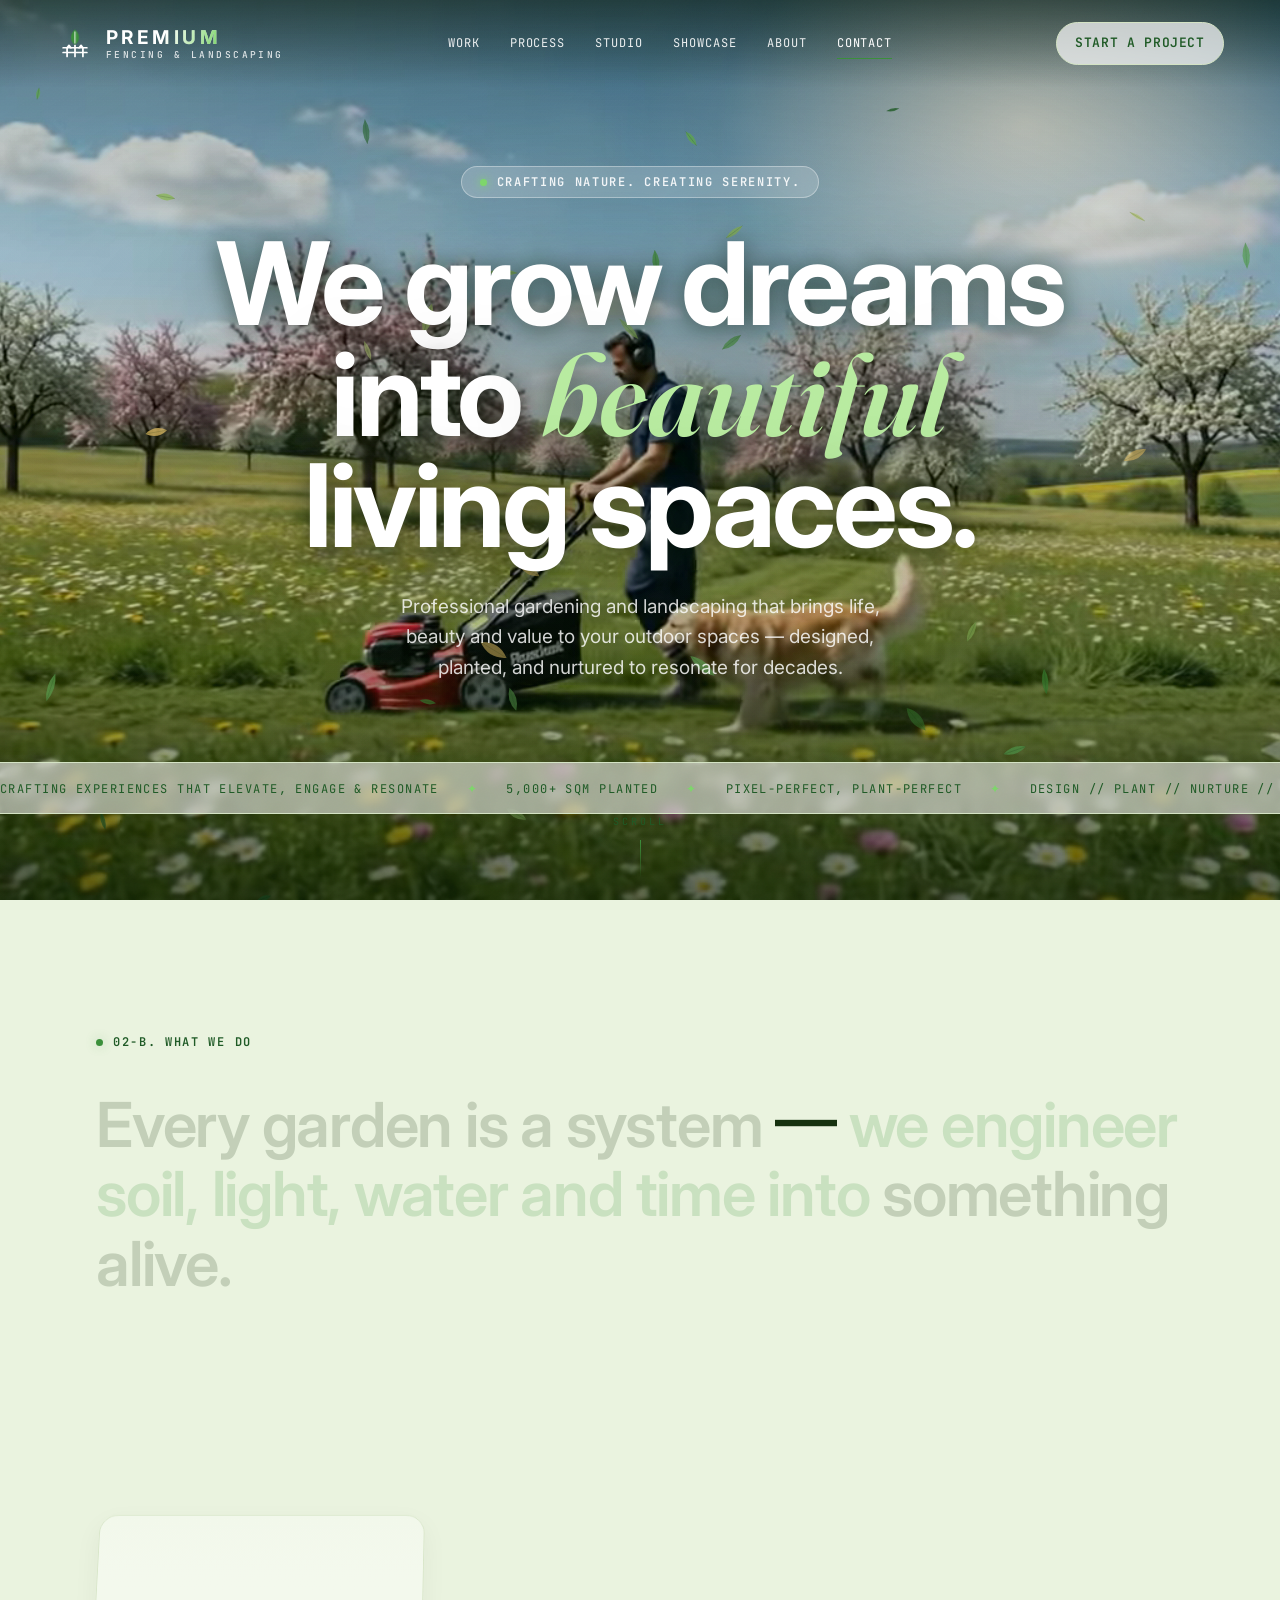
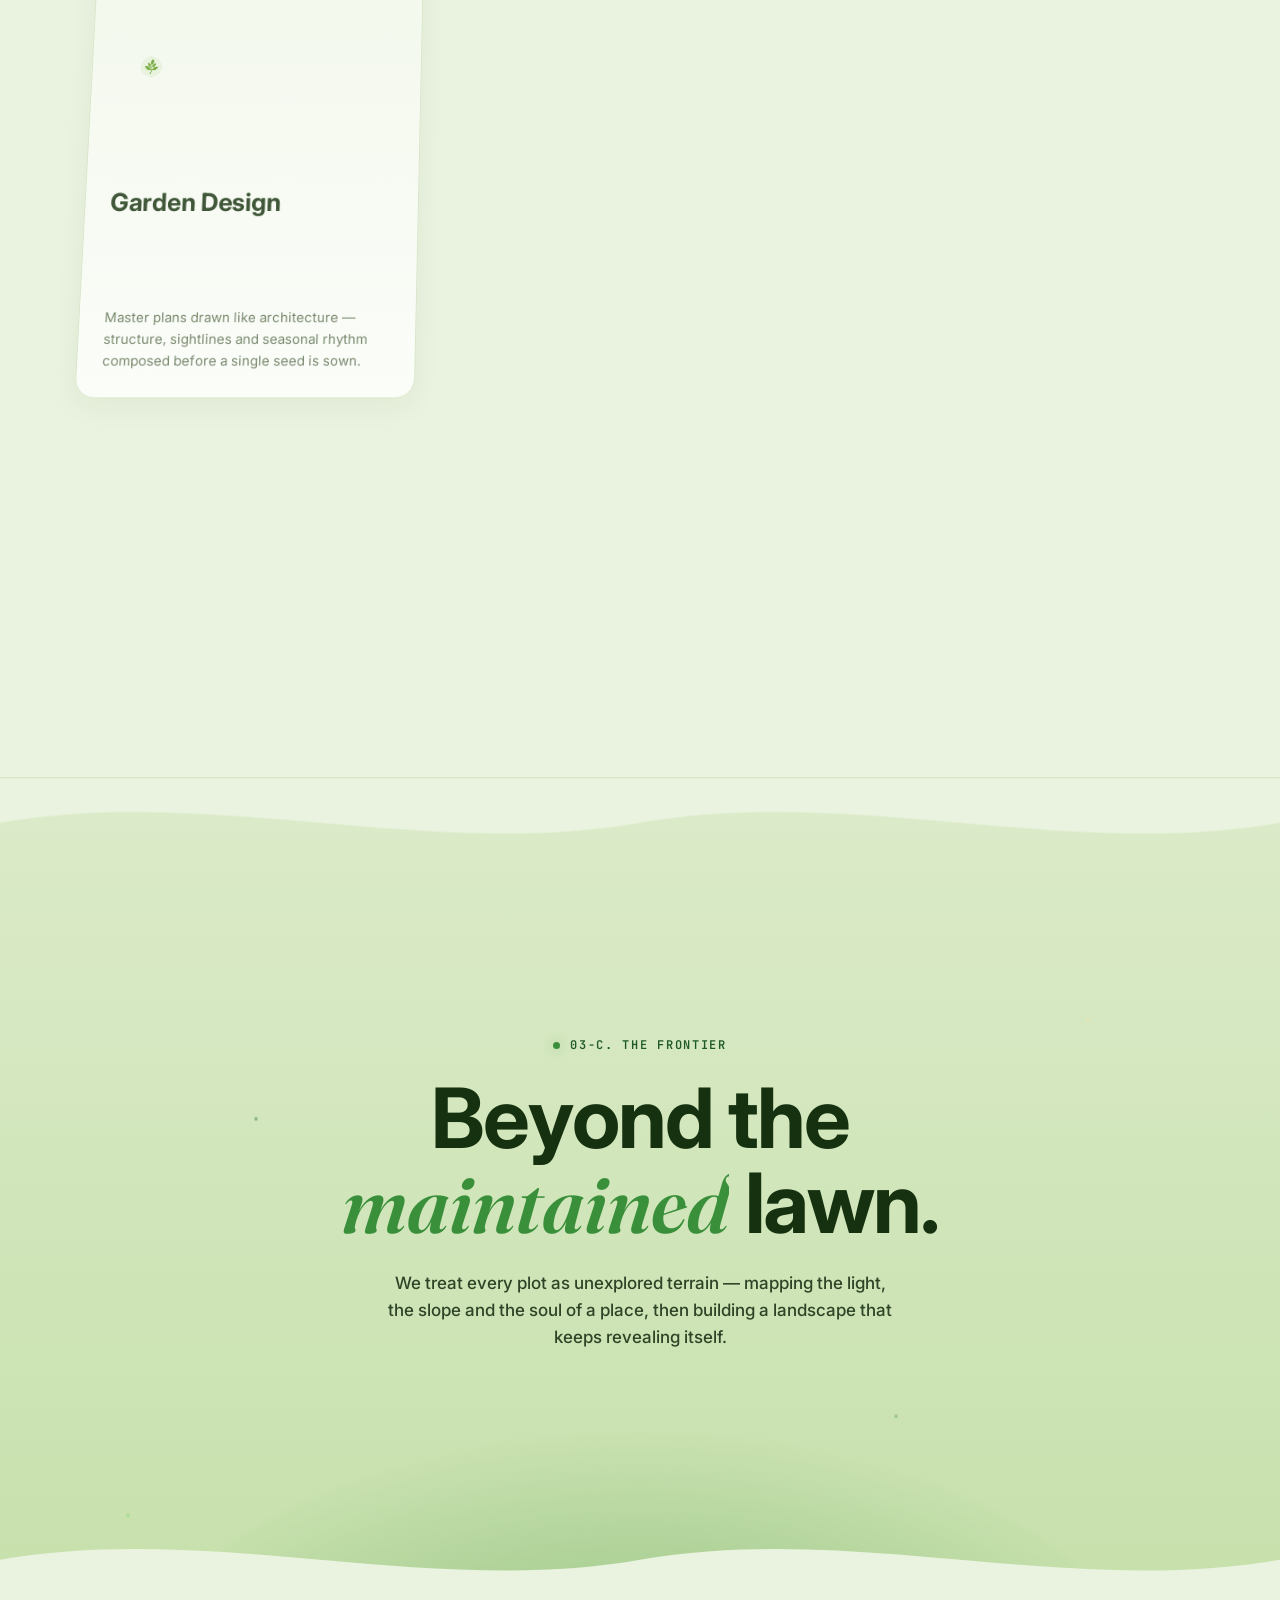
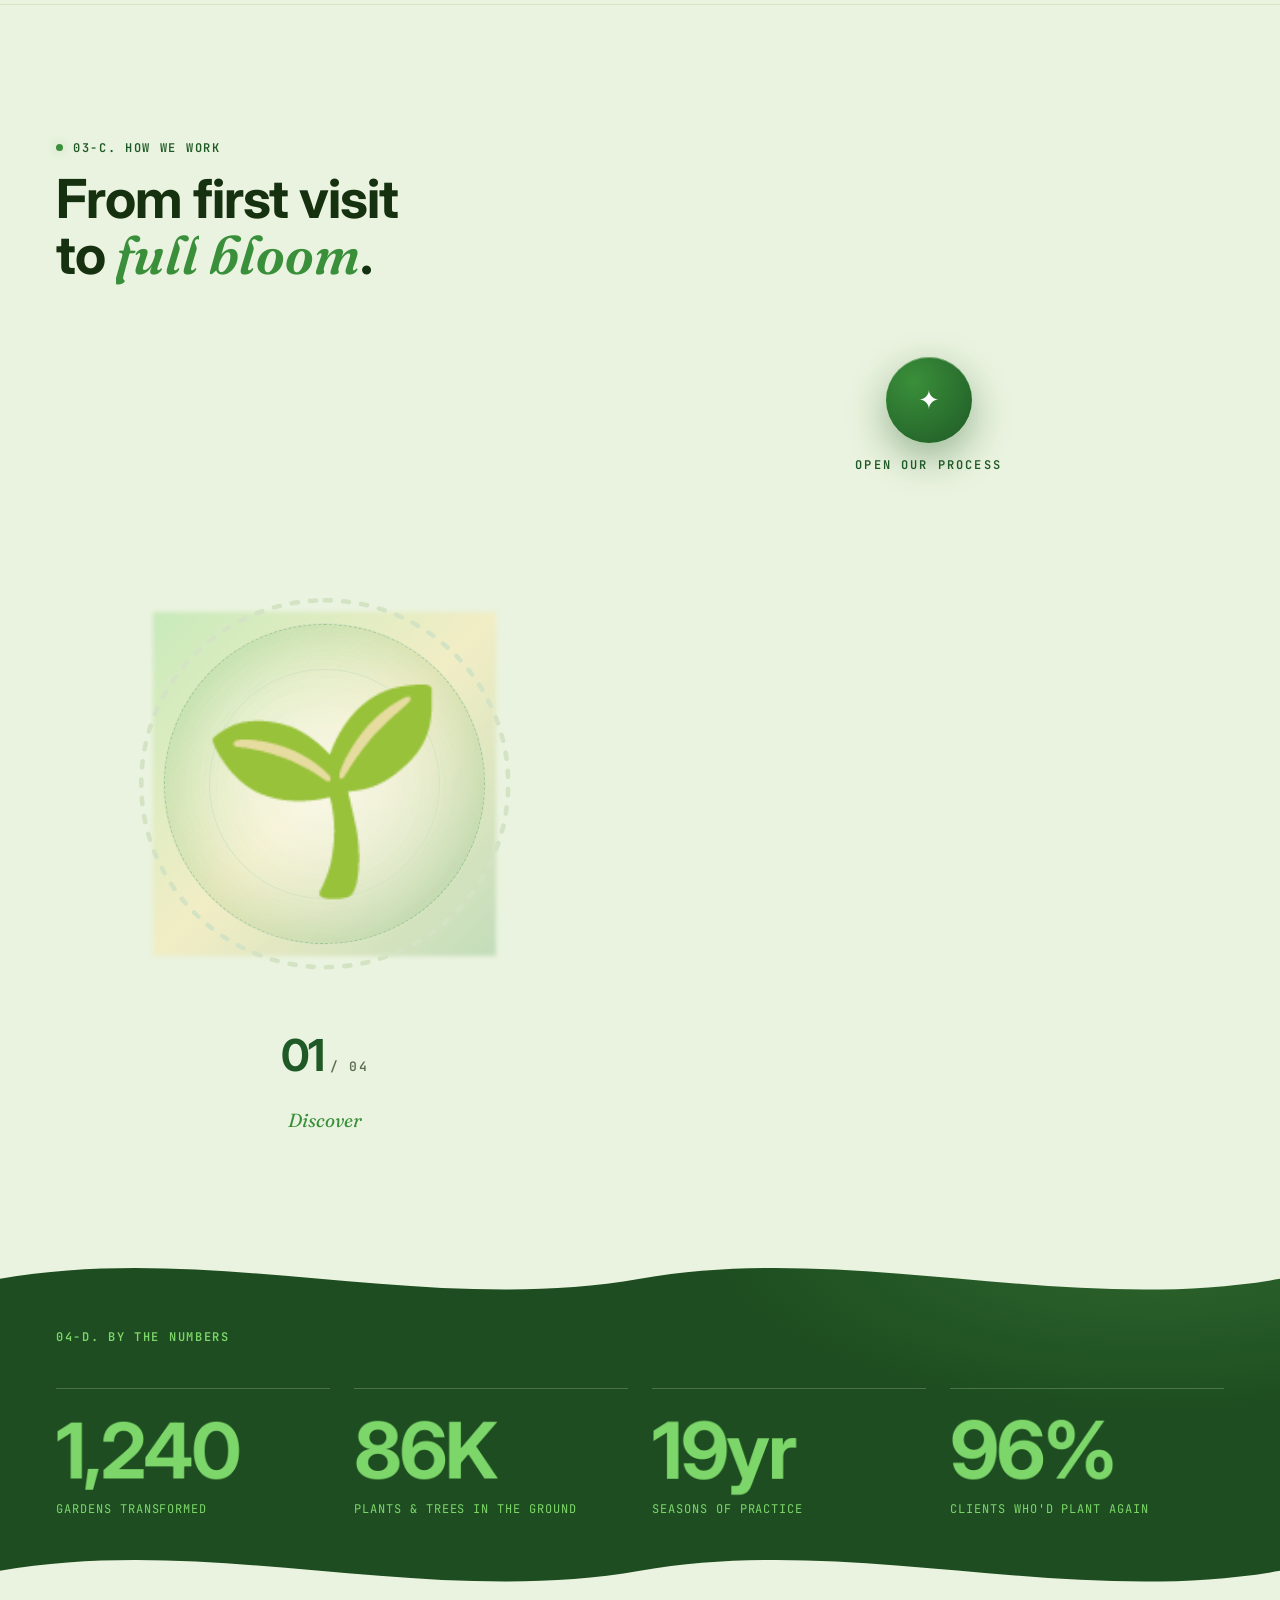
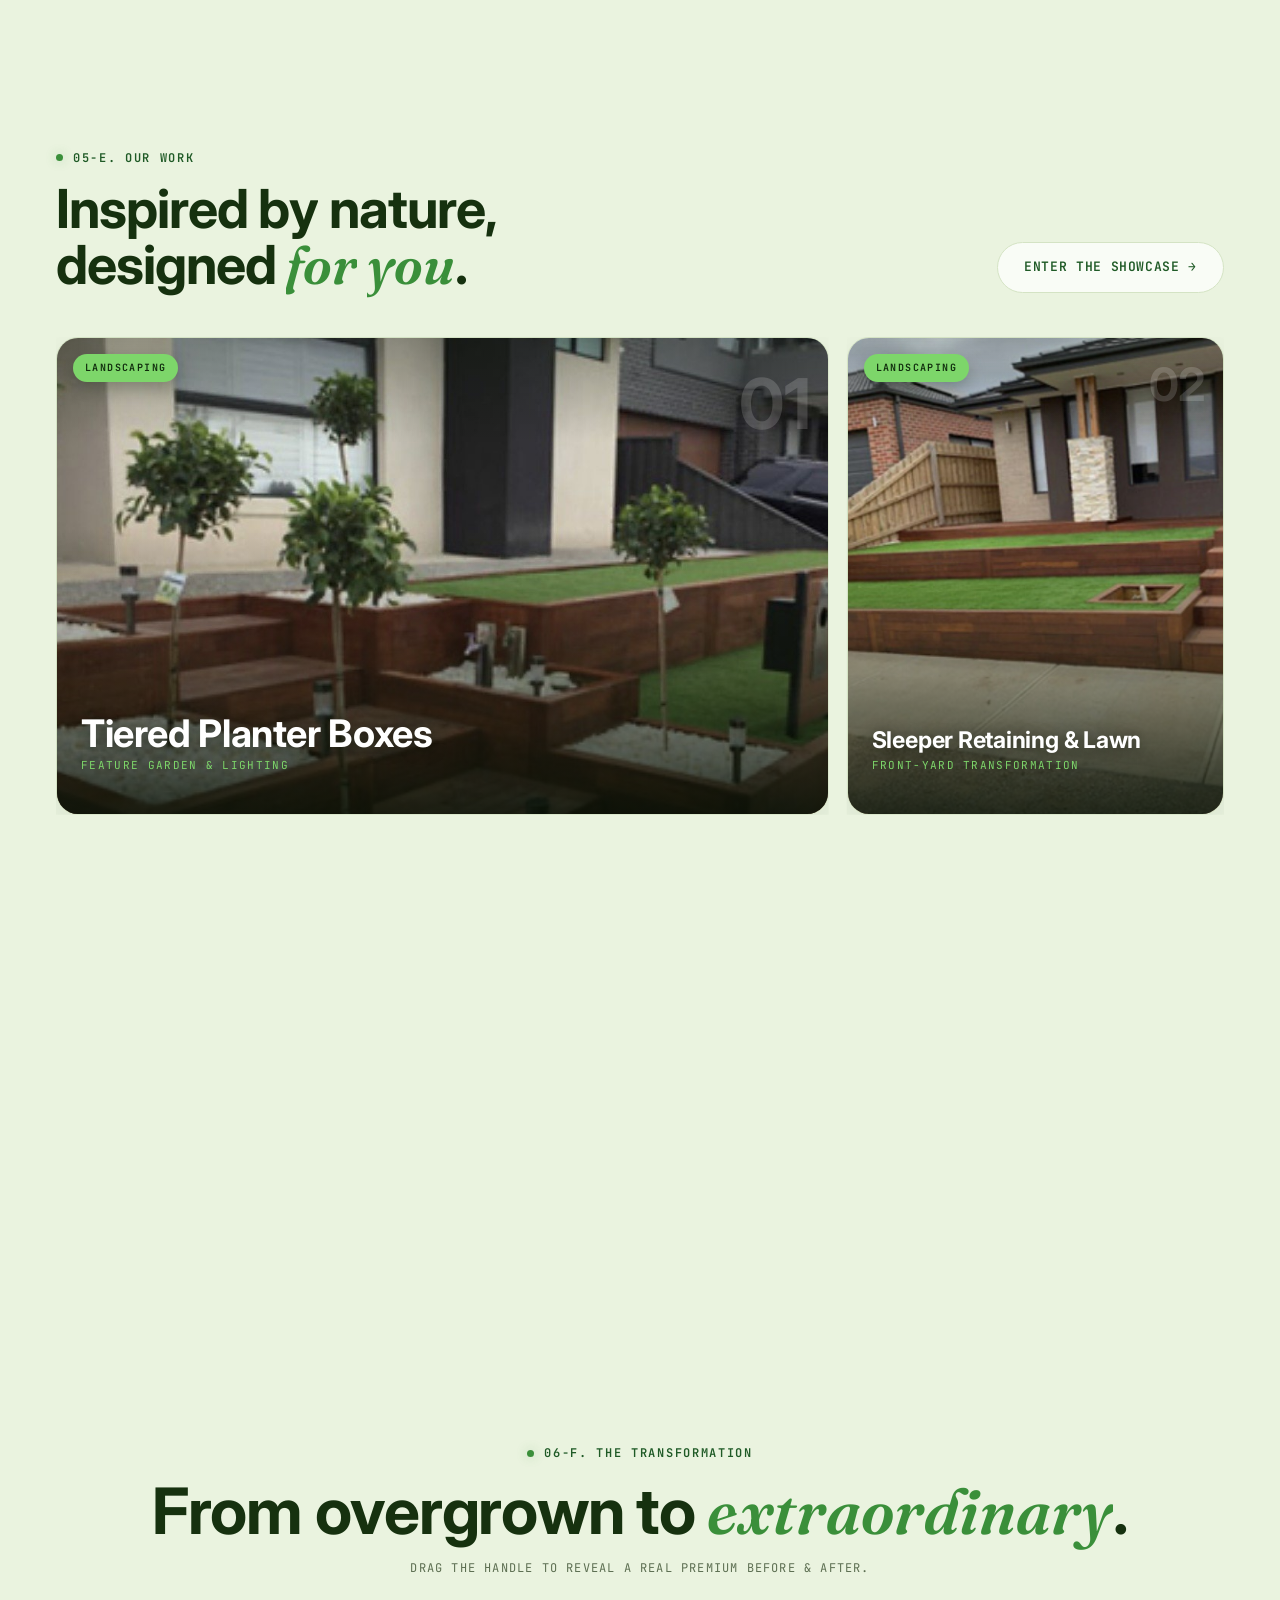
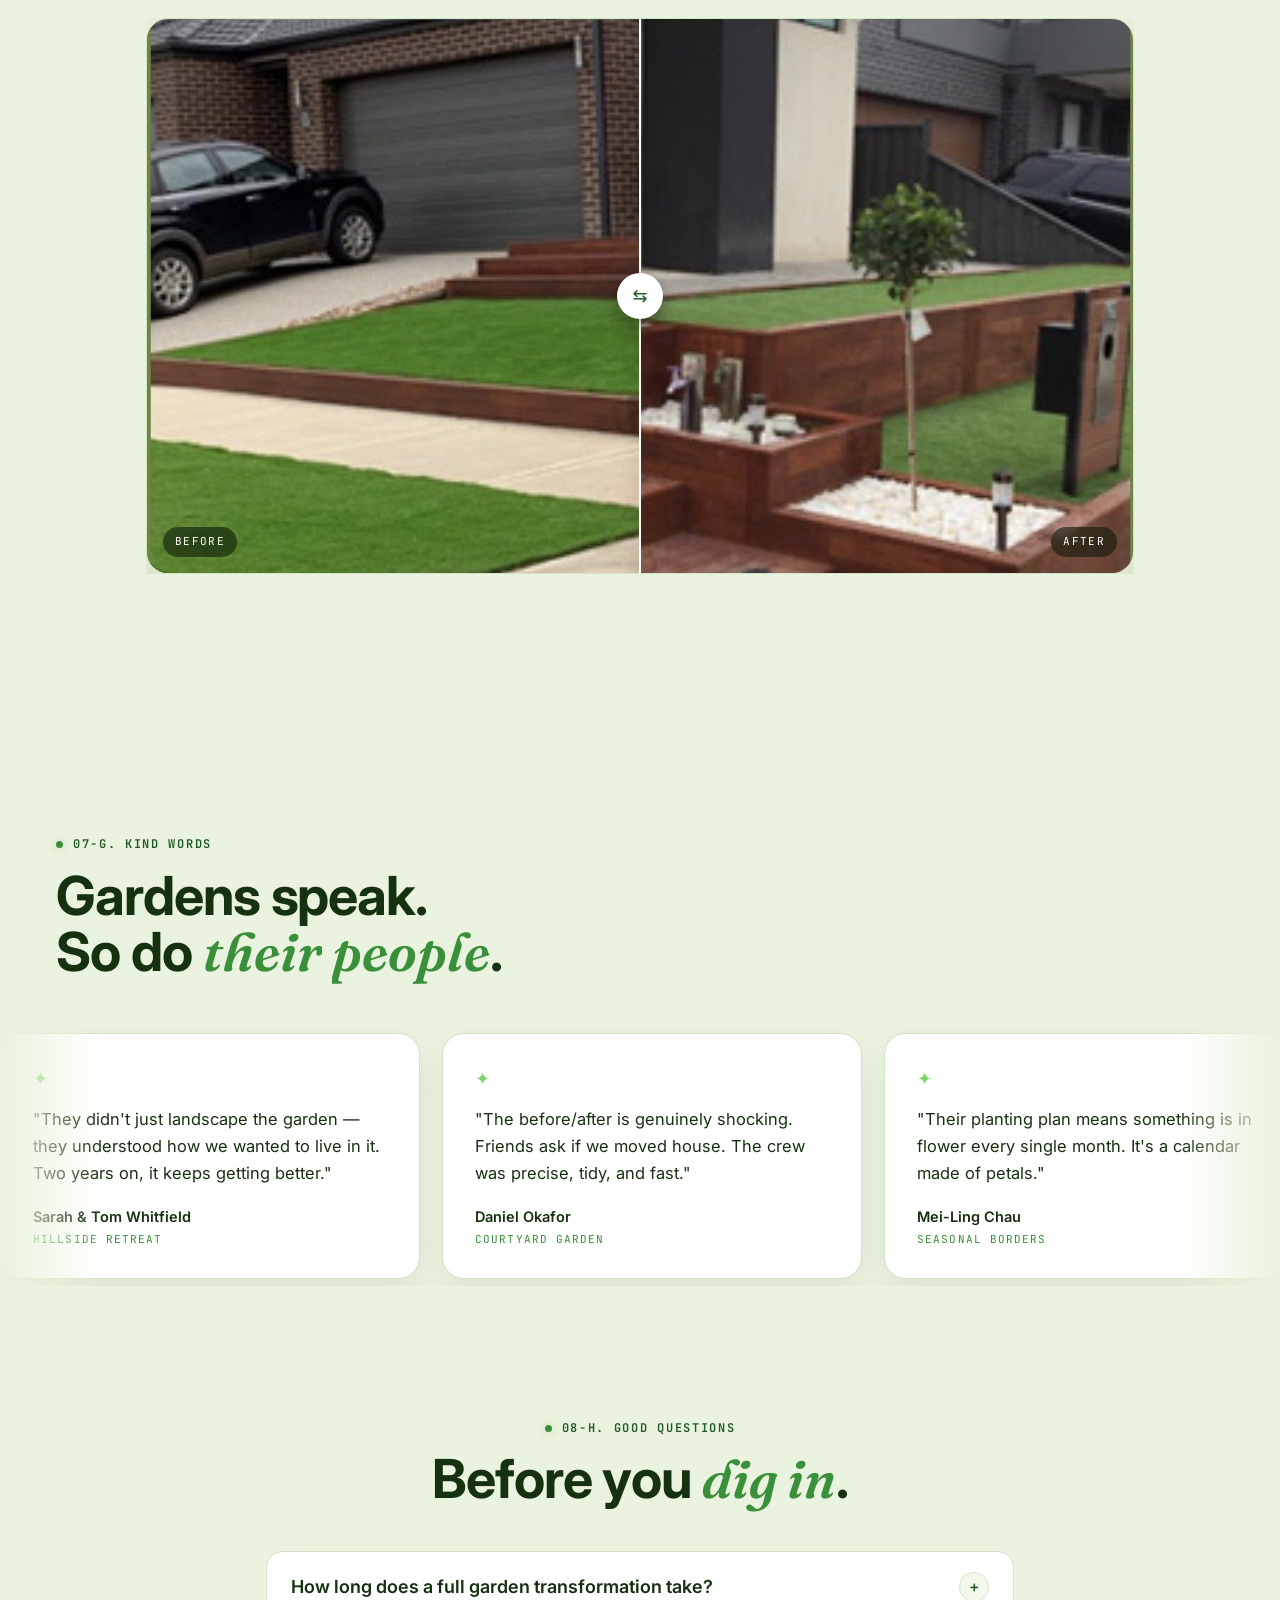
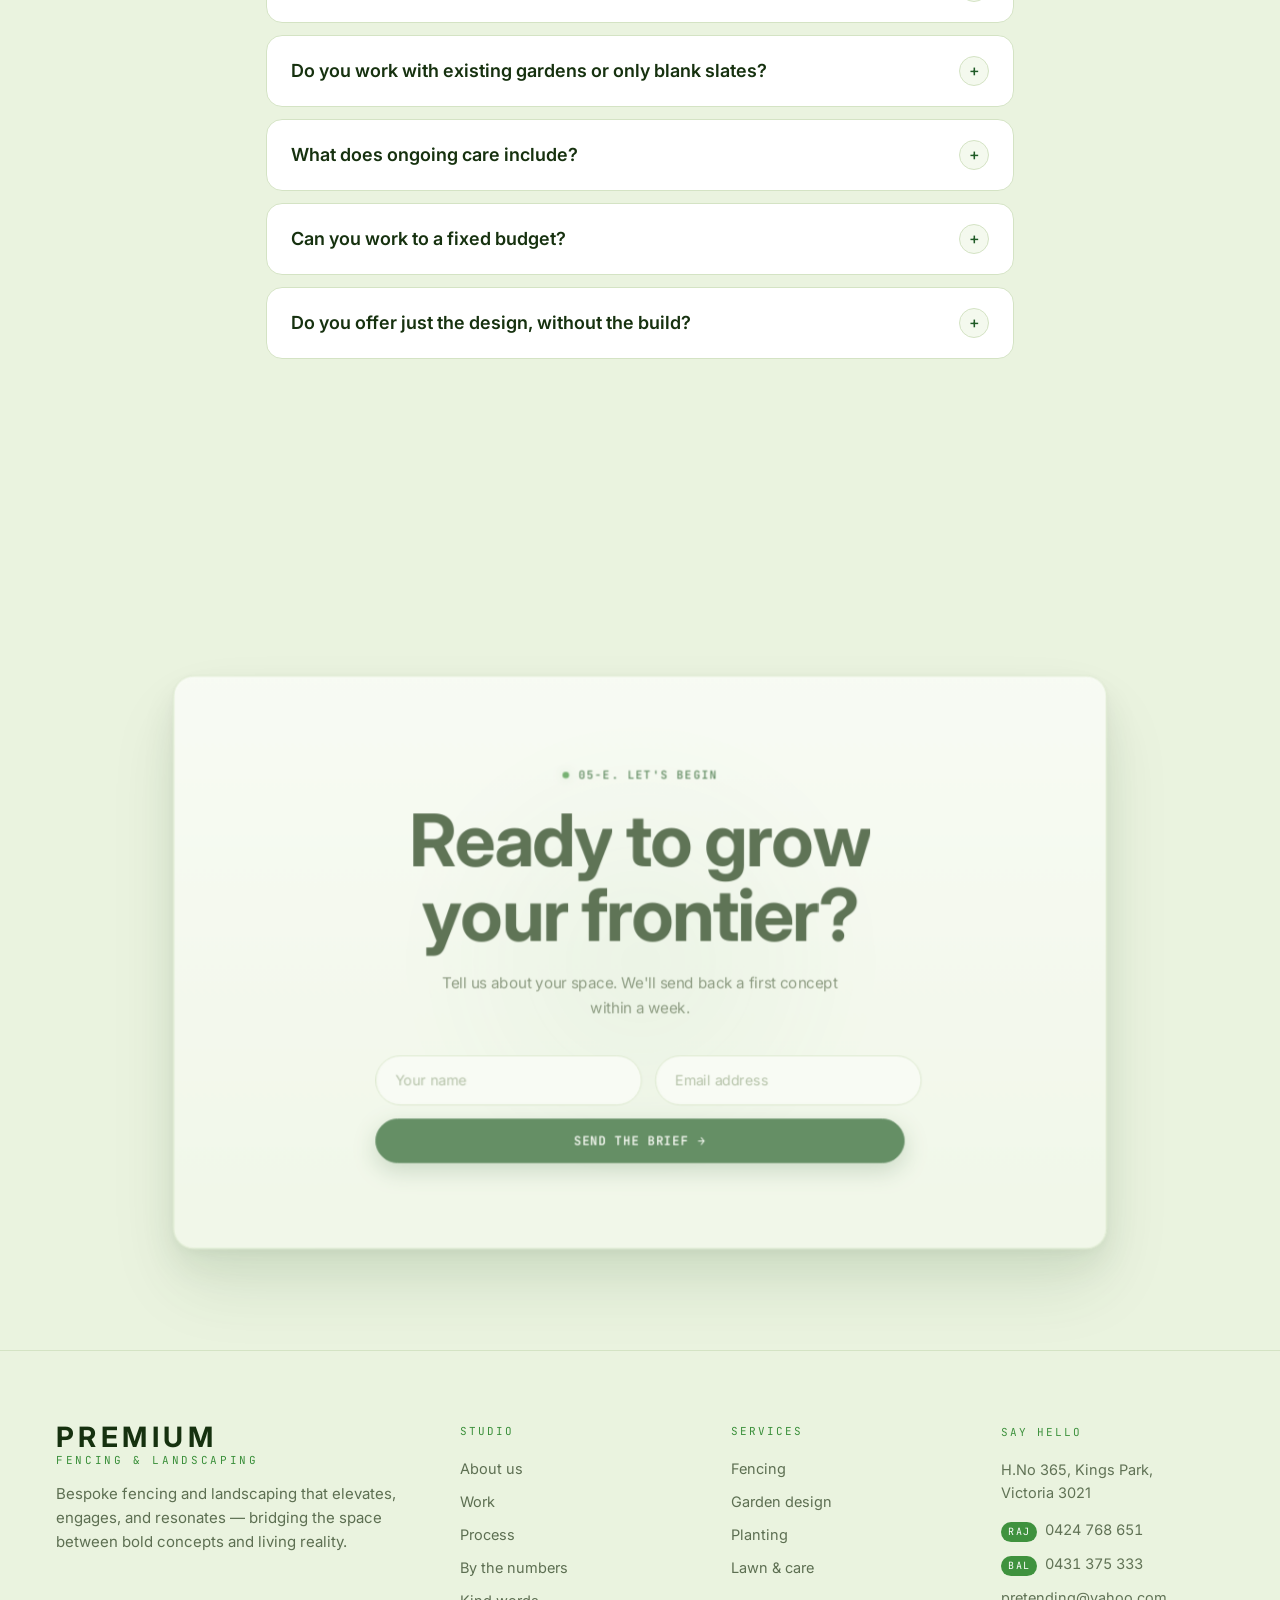
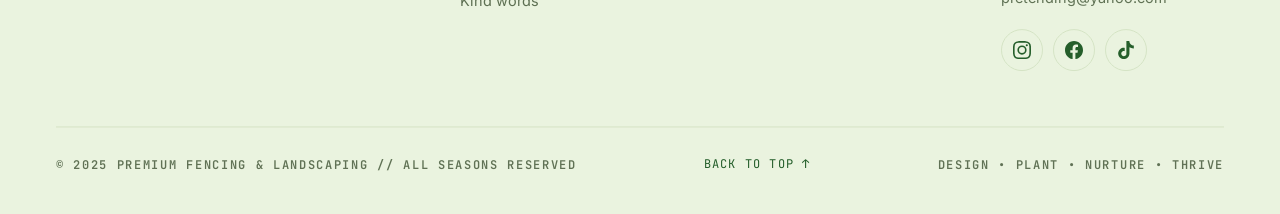
==== commit a70340fd: "Polish: hero video replay, FAQ GSAP, footer entrance, nav scrim, focal CTA bloom Co-Authored-By: Cla" ====
--- a/index.html
+++ b/index.html
@@ -71,7 +71,6 @@
   <!-- ============ FLOATING BACKGROUND LAYER ============ -->
   <div class="bg-field" aria-hidden="true">
     <span class="orb orb--1"></span>
-    <span class="orb orb--2"></span>
     <span class="orb orb--3"></span>
   </div>
 
@@ -670,6 +669,7 @@
   <script src="hero.js" defer></script>
   <script src="main.js" defer></script>
   <script src="cards.js" defer></script>
+  <script src="focal-cta.js" defer></script>
   <script src="headlines.js" defer></script>
   <script src="cursor.js" defer></script>
   <script src="transition.js" defer></script>
--- a/styles.css
+++ b/styles.css
@@ -147,12 +147,9 @@
 .orb { position: absolute; border-radius: 50%; filter: blur(90px); opacity: 0.45; }
 .orb--1 { width: 46vw; height: 46vw; left: -12vw; top: -10vw;
   background: radial-gradient(circle, rgba(125,214,106,0.55), transparent 70%); animation: drift1 26s var(--ease) infinite; }
-.orb--2 { width: 40vw; height: 40vw; right: -14vw; top: 36vh;
-  background: radial-gradient(circle, rgba(251,231,166,0.6), transparent 70%); animation: drift2 32s var(--ease) infinite; }
 .orb--3 { width: 36vw; height: 36vw; left: 28vw; bottom: -16vw;
   background: radial-gradient(circle, rgba(58,143,58,0.3), transparent 70%); animation: drift1 30s var(--ease) infinite reverse; }
 @keyframes drift1 { 0%,100%{transform:translate(0,0)} 50%{transform:translate(6vw,4vw)} }
-@keyframes drift2 { 0%,100%{transform:translate(0,0)} 50%{transform:translate(-5vw,-4vw)} }
 /* Film grain — fixed full-screen, self-contained SVG noise, barely-there */
 .grain {
   position: fixed; inset: -20%; z-index: 90; pointer-events: none;
@@ -278,6 +275,23 @@
 .nav__links a.is-active::after { width: 100%; }
 .nav__cta { --pad-y: 10px; --pad-x: 18px; }
 
+/* ---- Nav over the hero video (index, before scroll) ----
+   The dim sage links and dark wordmark wash out against the bright sky in the
+   hero video. Darken the strip with a soft top scrim and lift text to white;
+   once scrolled, the glass `.is-scrolled` state above takes back over. Scoped
+   to pages with the index `.hero` so About's light hero keeps its dark text. */
+body:has(.hero) .nav:not(.is-scrolled)::before {
+  content: ""; position: absolute; inset: 0; z-index: -1; pointer-events: none;
+  background: linear-gradient(to bottom, rgba(10, 24, 8, 0.5), rgba(10, 24, 8, 0));
+}
+body:has(.hero) .nav:not(.is-scrolled) .nav__links a { color: rgba(255, 255, 255, 0.9); }
+body:has(.hero) .nav:not(.is-scrolled) .nav__links a:hover,
+body:has(.hero) .nav:not(.is-scrolled) .nav__links a.is-active { color: #fff; }
+body:has(.hero) .nav:not(.is-scrolled) .brand__name { color: #fff; }
+body:has(.hero) .nav:not(.is-scrolled) .brand__sub { color: rgba(255, 255, 255, 0.82); }
+body:has(.hero) .nav:not(.is-scrolled) .brand__rail,
+body:has(.hero) .nav:not(.is-scrolled) .brand__picket { stroke: #fff; }
+
 /* Burger — hidden on desktop */
 .nav__burger {
   display: none; flex-direction: column; justify-content: center; gap: 6px;
@@ -331,6 +345,7 @@
   animation: kenburns 32s ease-in-out infinite alternate;
 }
 .hero__video.is-ready { opacity: 1; }
+.hero__video.is-still { animation-play-state: paused; } /* freeze Ken Burns when the clip ends */
 .hero__photo {
   position: absolute; inset: 0; width: 100%; height: 100%;
   object-fit: cover; object-position: center; z-index: 0;
@@ -340,6 +355,7 @@
   animation: kenburns 26s ease-in-out infinite alternate;
 }
 .hero__photo.is-missing { opacity: 0; } /* fall back to gradient if no file */
+.hero__photo.is-hidden  { opacity: 0; } /* poster fades out once the video is playing */
 @keyframes kenburns {
   0%   { transform: scale(1.06) translate(0, 0); }
   100% { transform: scale(1.2) translate(-2.5%, -2%); }
@@ -773,6 +789,16 @@
    INTERACTIVE CTA
    ========================================================= */
 .cta { padding: var(--section-pad) clamp(20px, 5vw, 56px); max-width: 1100px; margin: 0 auto; }
+/* Scroll-bloom layer — owned solely by focal-cta.js (no transition, no :hover
+   rule) so it never collides with the pointer-follow #ctaGlow. Sits behind the
+   card content (z-index 1) and is clipped by .cta__card's overflow:hidden. */
+.cta__bloom {
+  position: absolute; left: 50%; top: 50%; z-index: 1; pointer-events: none;
+  width: 620px; height: 620px; border-radius: 50%;
+  background: radial-gradient(circle, var(--accent-glow), transparent 65%);
+  filter: blur(50px); transform: translate(-50%, -50%); opacity: 0; will-change: opacity, transform;
+}
+@media (prefers-reduced-motion: reduce) { .cta__bloom { display: none; } }
 .cta__card {
   position: relative; overflow: hidden; border: 1px solid var(--border); border-radius: var(--radius-lg);
   padding: clamp(40px, 7vw, 96px) clamp(28px, 6vw, 80px);
@@ -867,6 +893,12 @@
 .faq__item[open] .faq__marker { transform: rotate(45deg); background: var(--accent-deep); color: #fff; border-color: var(--accent-deep); }
 .faq__item p { padding: 0 24px 22px; color: var(--text-dim); max-width: 62ch; animation: faqIn .45s var(--ease); }
 @keyframes faqIn { from { opacity: 0; transform: translateY(-6px); } to { opacity: 1; transform: none; } }
+/* When JS (main.js) enhances the FAQ, GSAP drives the reveal — drop the CSS
+   auto-fade, and flip the marker back the moment a panel starts closing. */
+.faq--js .faq__item p { animation: none; }
+.faq--js .faq__item.is-closing .faq__marker {
+  transform: rotate(0); background: var(--bg-2); color: var(--accent-deep); border-color: var(--border);
+}
 
 /* =========================================================
    FOOTER
@@ -1170,18 +1202,19 @@
   mix-blend-mode: difference; opacity: 0; transition: opacity 0.3s var(--ease); }
 .cursor.is-active { opacity: 1; }
 .cursor__ring, .cursor__dot { position: fixed; top: 0; left: 0; }
+/* gsap.quickTo drives the `transform` (x/y); size grows via the independent
+   `scale` property so the constant margin keeps the ring centered on the
+   pointer (no "swim" while it grows). */
 .cursor__ring { width: 34px; height: 34px; margin: -17px 0 0 -17px; border: 1.5px solid #fff;
-  border-radius: 50%; transition: width 0.28s var(--ease), height 0.28s var(--ease),
-  margin 0.28s var(--ease), background 0.28s var(--ease), border-color 0.28s var(--ease); }
+  border-radius: 50%; transition: scale 0.28s var(--ease), background 0.28s var(--ease), border-color 0.28s var(--ease); }
 .cursor__dot { width: 5px; height: 5px; margin: -2.5px 0 0 -2.5px; background: #fff; border-radius: 50%;
   transition: opacity 0.2s var(--ease); }
 .cursor__label { position: absolute; inset: 0; display: grid; place-items: center;
-  font-family: var(--font-mono); font-weight: 600; font-size: 10px;
-  letter-spacing: 0.12em; text-transform: uppercase; color: #fff; opacity: 0; transition: opacity 0.2s var(--ease); }
-.cursor.is-grow .cursor__ring { width: 52px; height: 52px; margin: -26px 0 0 -26px; }
+  font-family: var(--font-mono); font-weight: 600; font-size: 9px;
+  letter-spacing: 0.1em; text-transform: uppercase; color: #fff; opacity: 0; transition: opacity 0.2s var(--ease); }
+.cursor.is-grow .cursor__ring { scale: 1.5; }
 .cursor.is-grow .cursor__dot { opacity: 0; }
-.cursor.is-view .cursor__ring, .cursor.is-drag .cursor__ring {
-  width: 66px; height: 66px; margin: -33px 0 0 -33px; background: rgba(255,255,255,0.14); }
+.cursor.is-view .cursor__ring, .cursor.is-drag .cursor__ring { scale: 1.9; background: rgba(255,255,255,0.14); }
 .cursor.is-view .cursor__dot, .cursor.is-drag .cursor__dot { opacity: 0; }
 .cursor.is-view .cursor__label, .cursor.is-drag .cursor__label { opacity: 1; }
 .cursor.is-hidden { opacity: 0; }
@@ -1195,7 +1228,10 @@
    ========================================================= */
 .reveal-section .kt-on, .reveal-section.is-in .kt-on { opacity: 1 !important; transform: none !important; }
 .kt-on.wipe { clip-path: none !important; -webkit-clip-path: none !important; transition: none !important; }
-.kt-on .ts-word { display: inline-block; overflow: hidden; vertical-align: top; }
+/* Mask each word for the rise-in reveal. Pad the bottom (and pull it back with
+   a negative margin) so letter descenders (g, y, p, j) aren't clipped by the
+   overflow on tight-leading display headings. */
+.kt-on .ts-word { display: inline-block; overflow: hidden; vertical-align: top; padding-bottom: 0.16em; margin-bottom: -0.16em; }
 .kt-on .ts-char { display: inline-block; will-change: transform; }
 
 /* Native cross-document view transitions where supported (progressive) */
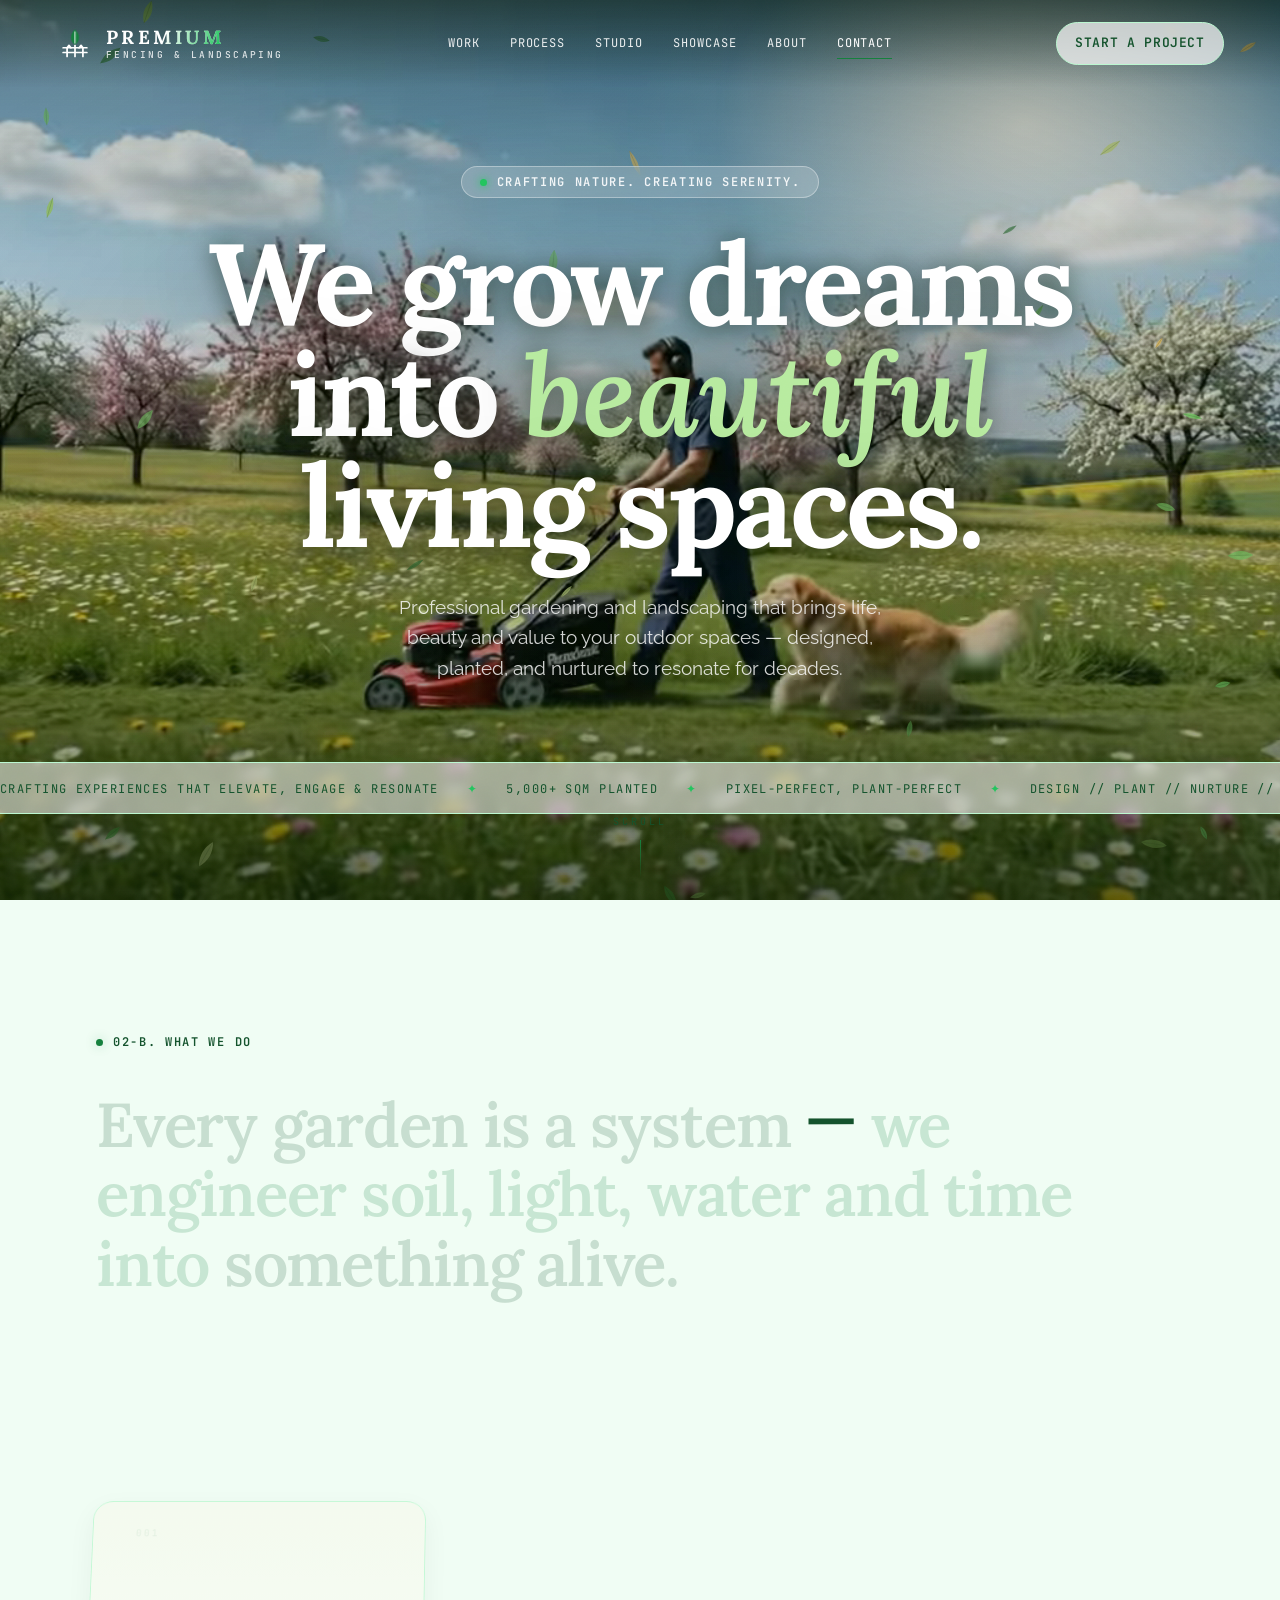
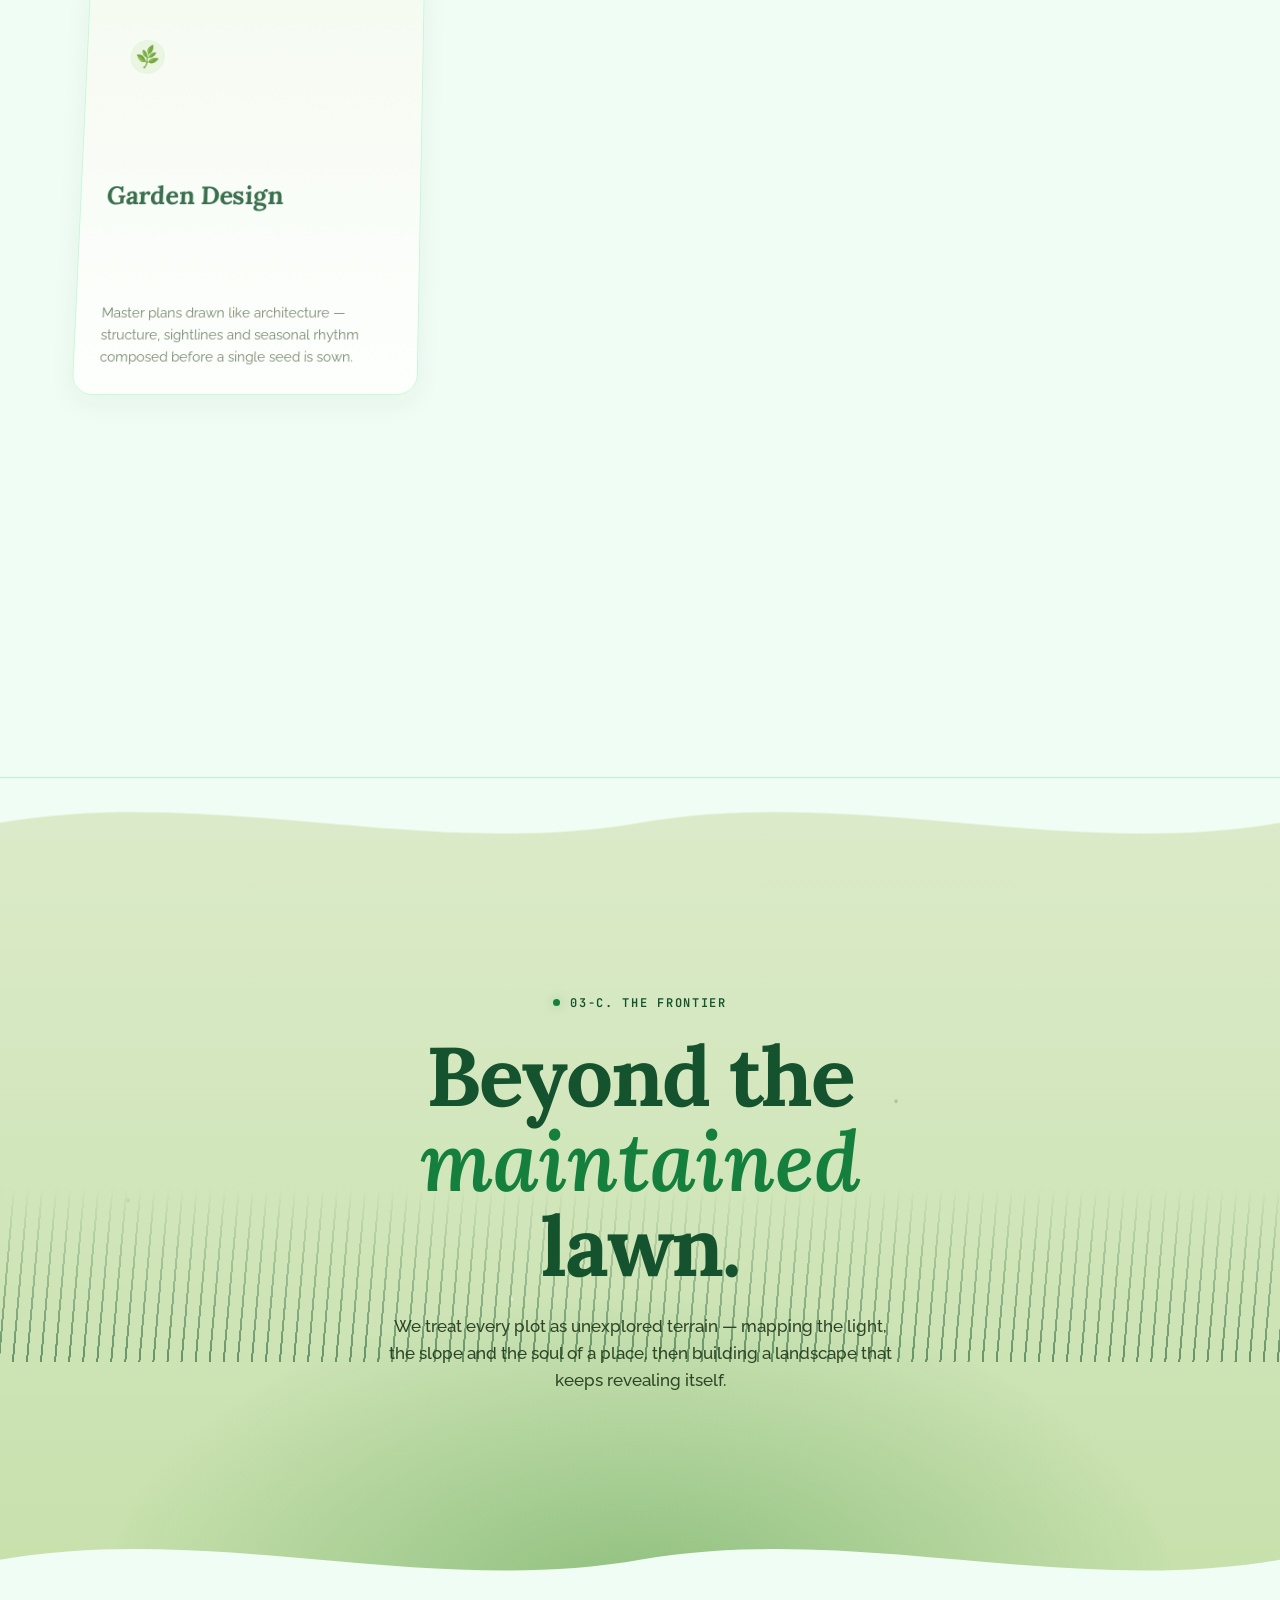
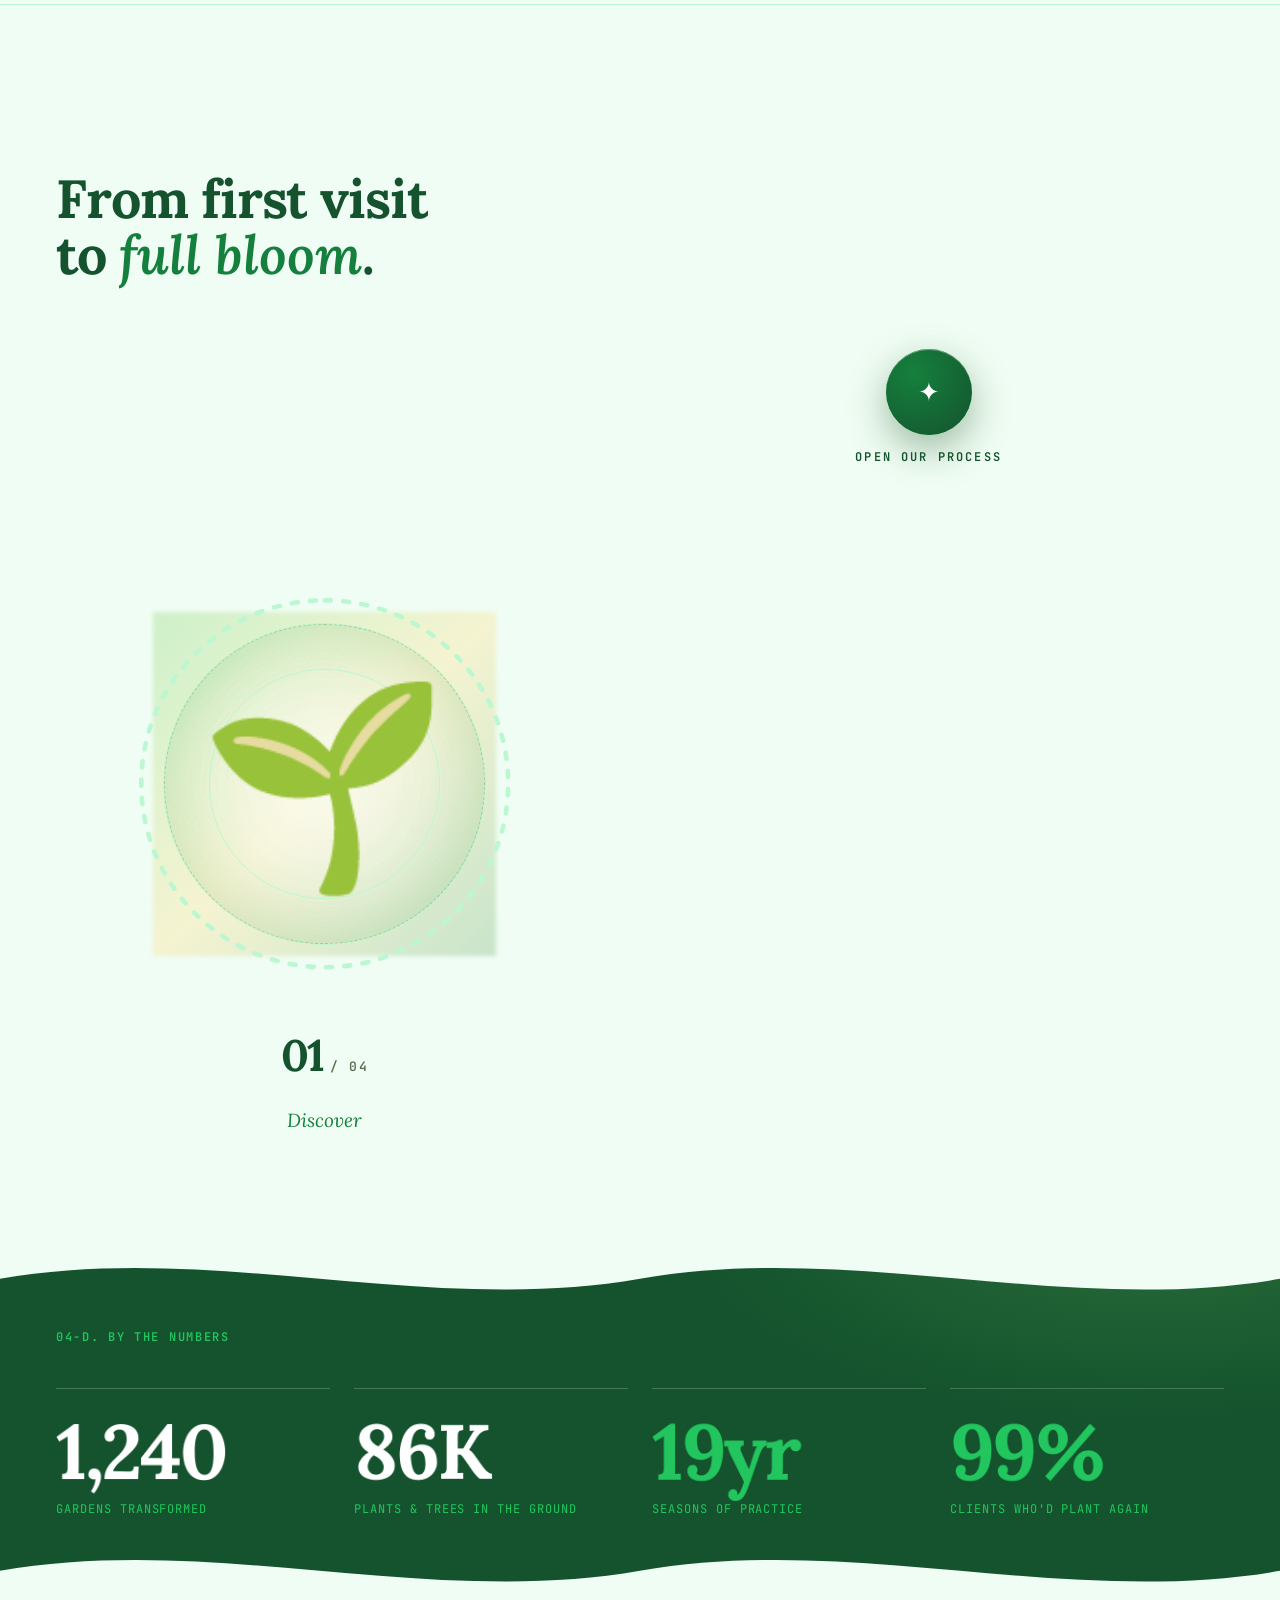
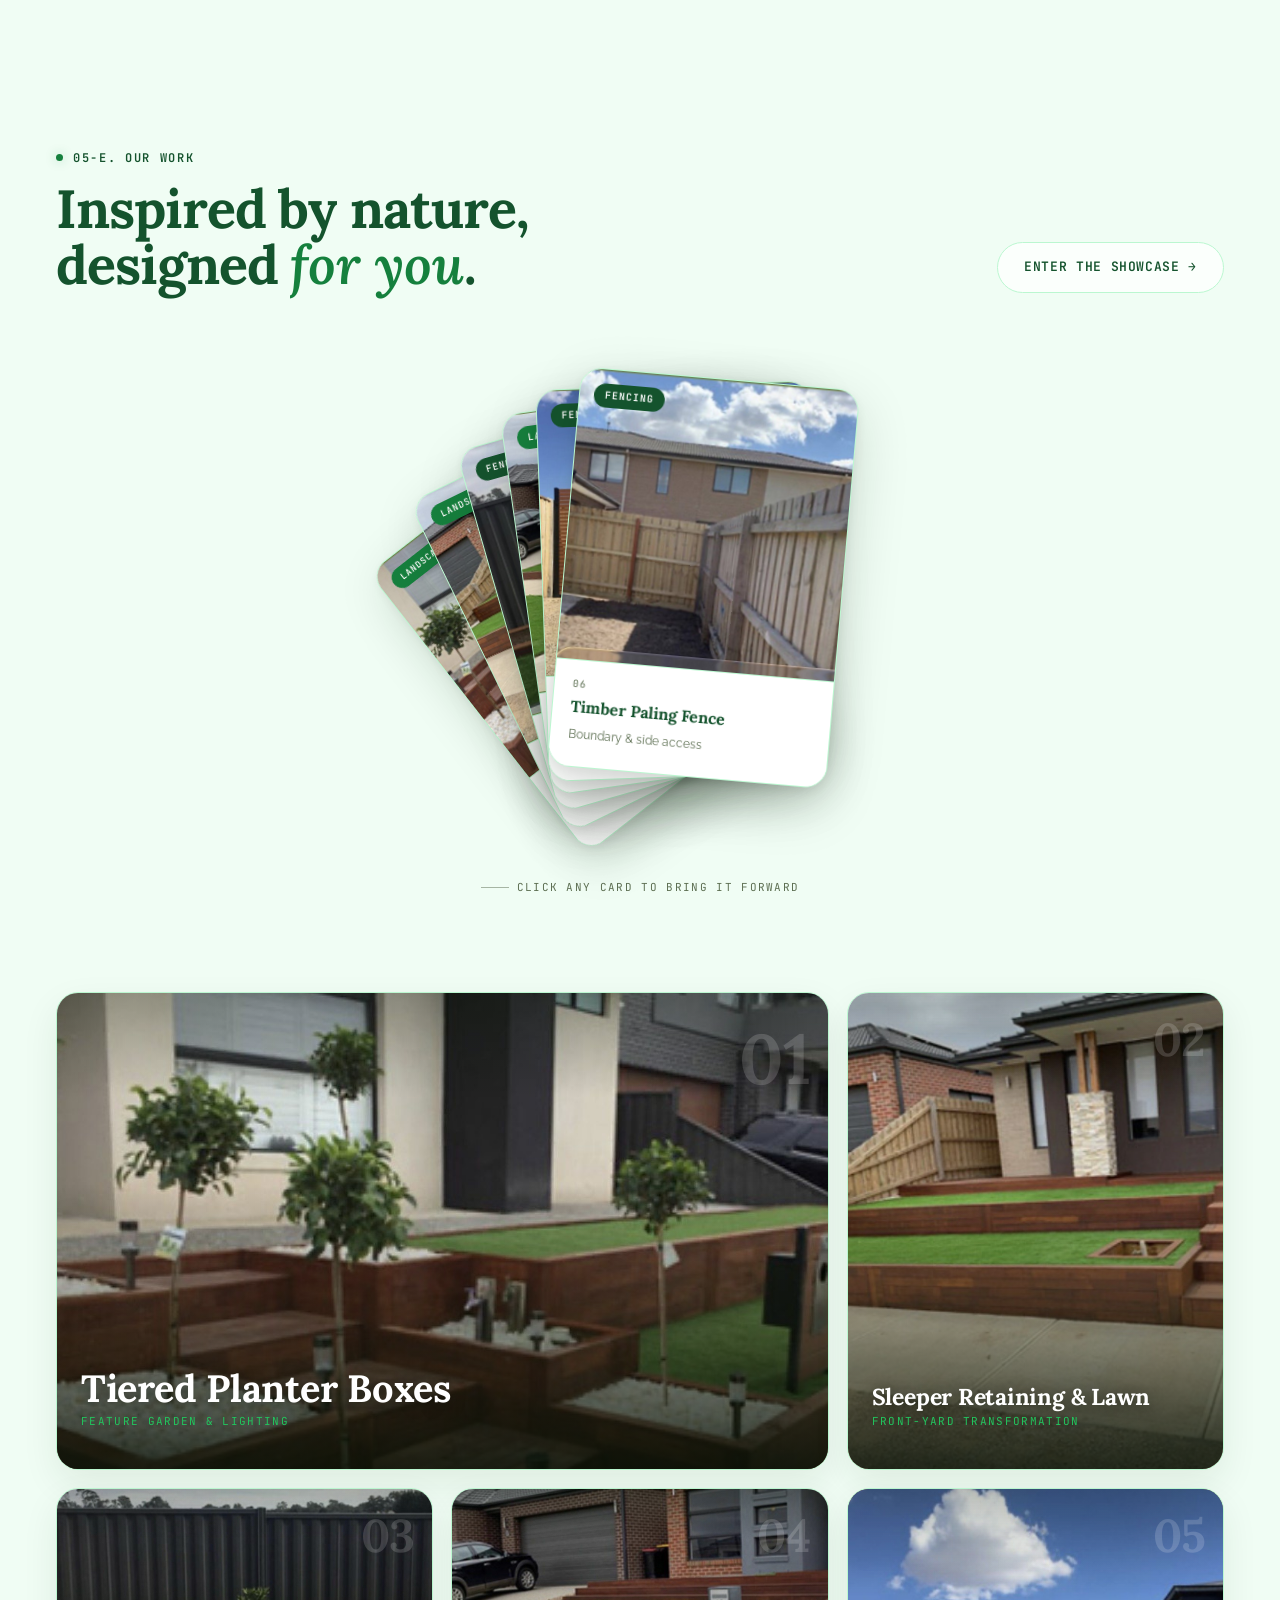
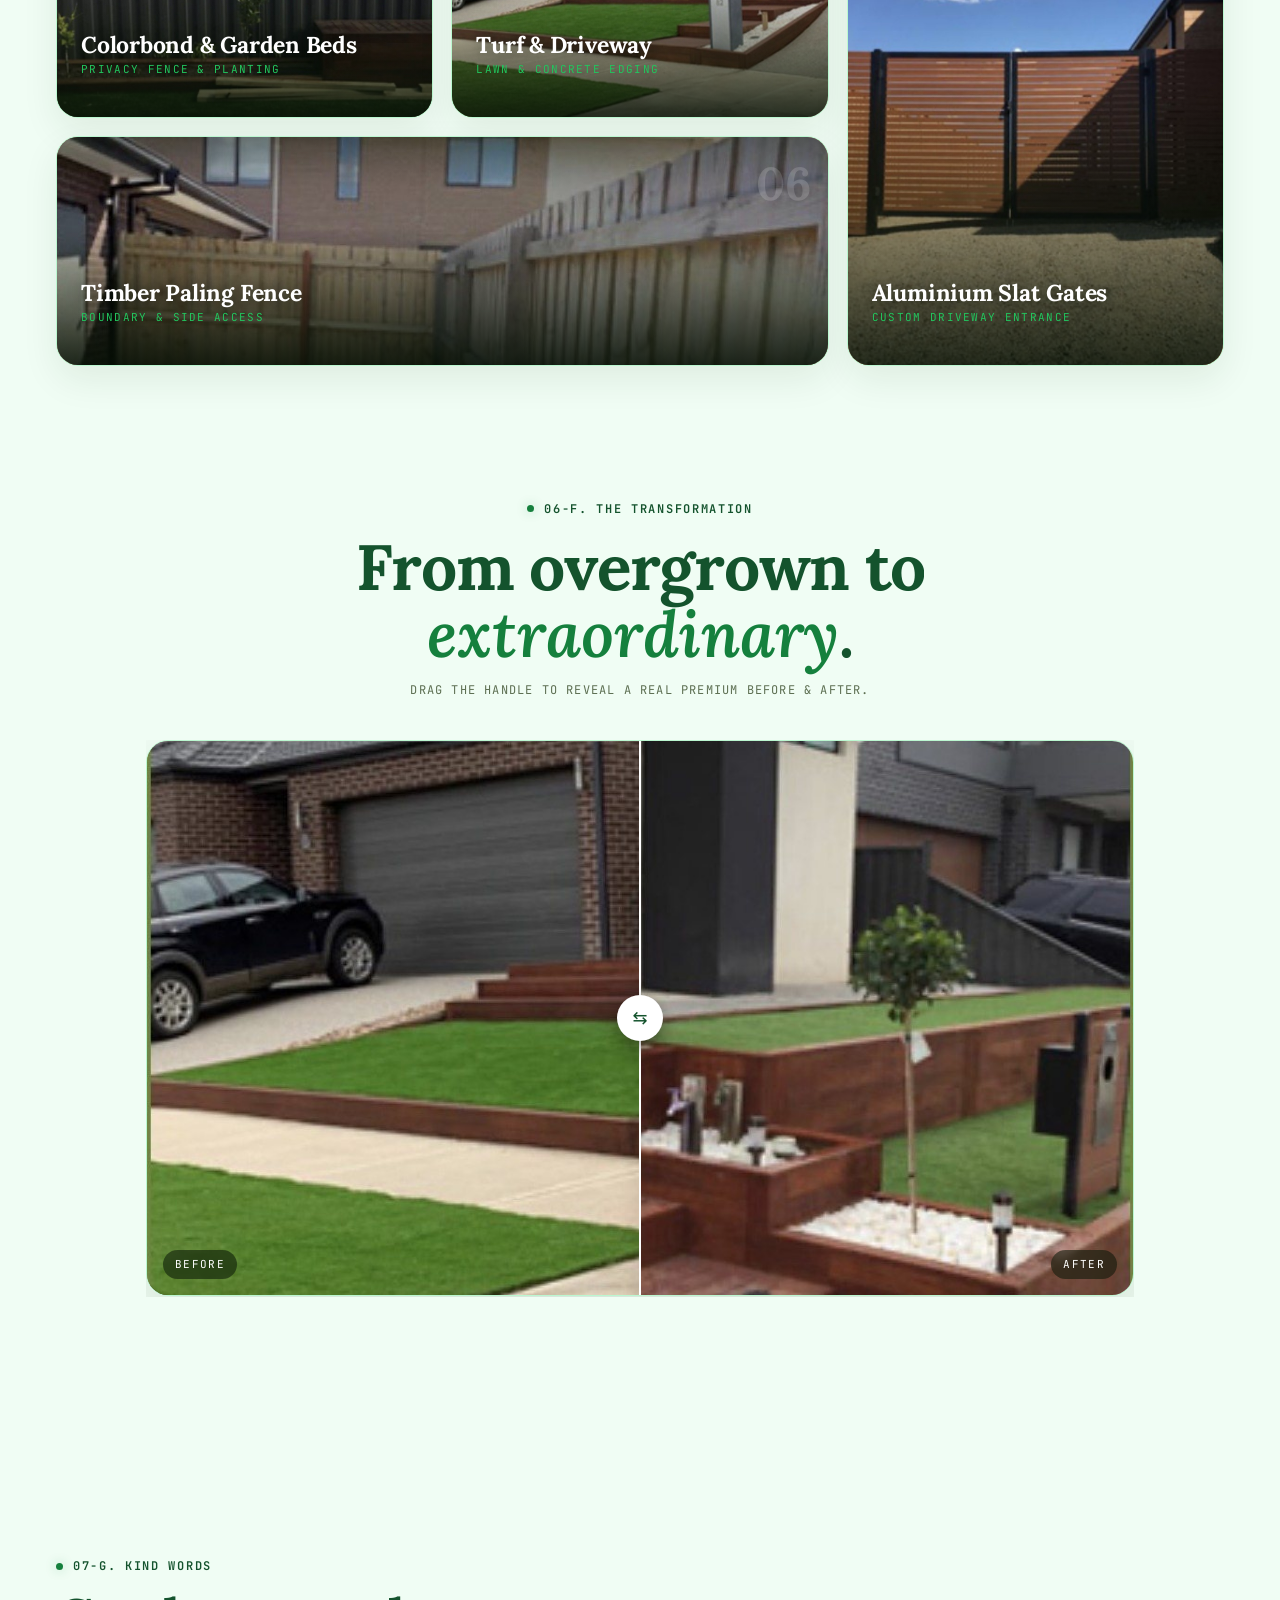
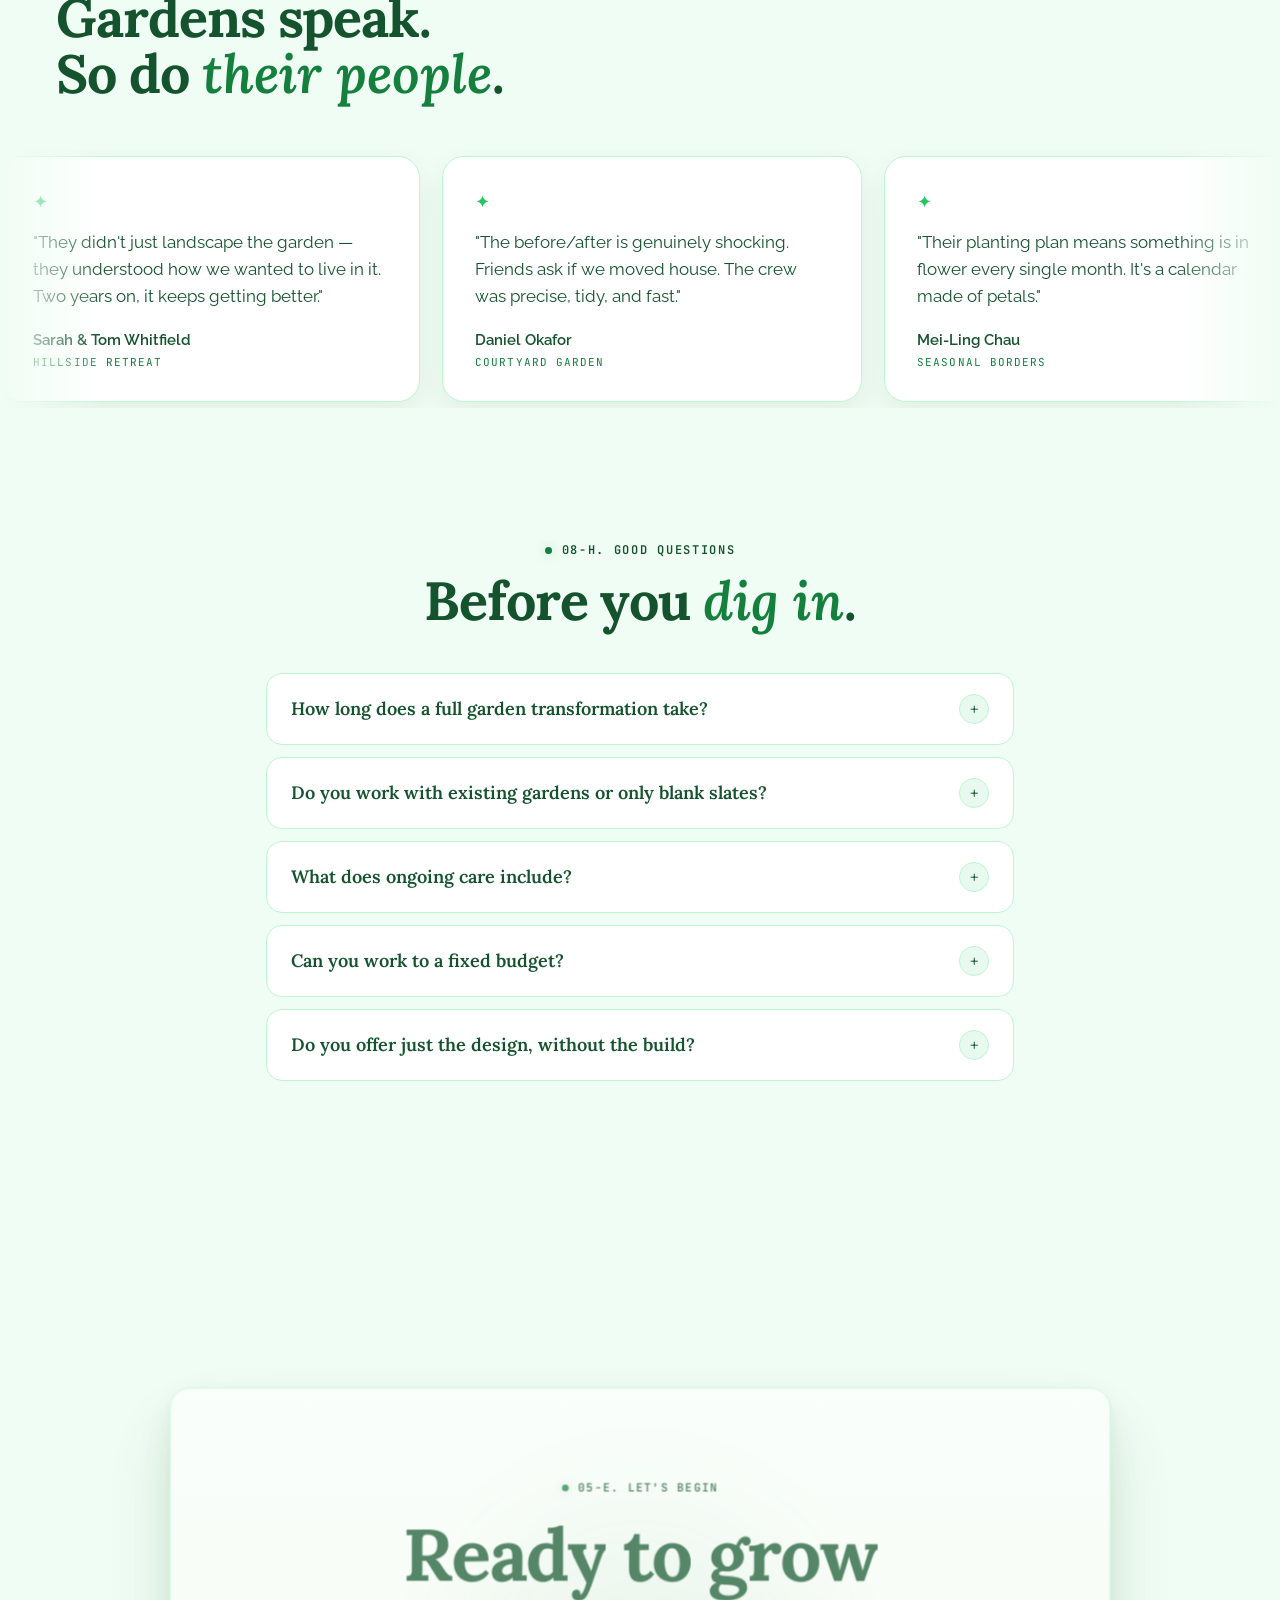
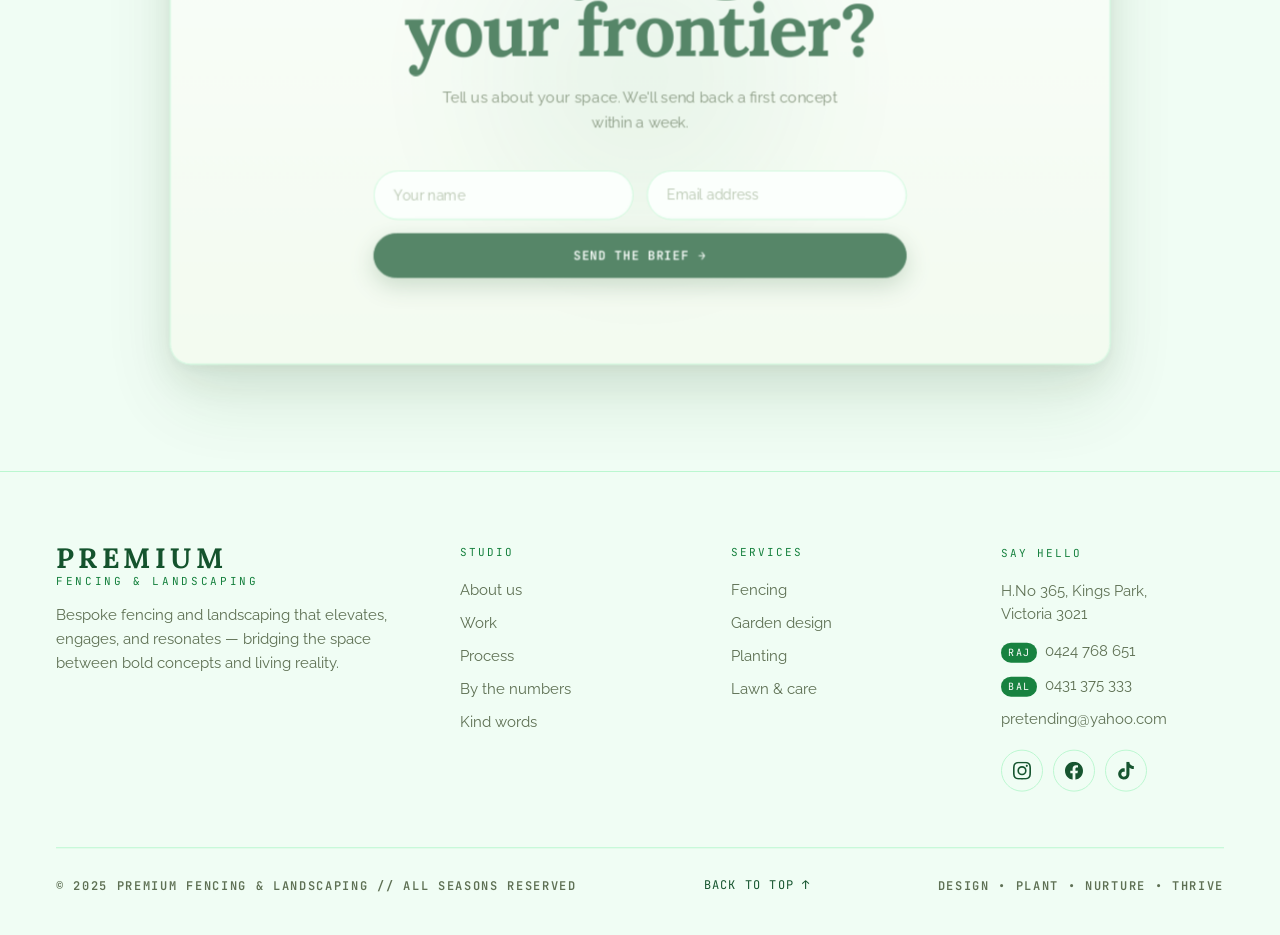
==== commit df8f067a: "Our Work: playing-card fan deck with scroll reveal & gallery stagger - Redesign card pack from flat " ====
--- a/index.html
+++ b/index.html
@@ -3,14 +3,14 @@
 <head>
   <meta charset="UTF-8" />
   <meta name="viewport" content="width=device-width, initial-scale=1.0" />
-  <meta name="theme-color" content="#eaf3df" media="(prefers-color-scheme: light)" />
-  <meta name="theme-color" content="#1d4d20" media="(prefers-color-scheme: dark)" />
+  <meta name="theme-color" content="#F0FDF4" media="(prefers-color-scheme: light)" />
+  <meta name="theme-color" content="#14532D" media="(prefers-color-scheme: dark)" />
   <title>Premium Fencing & Landscaping — Melbourne</title>
   <meta name="description" content="Premium Fencing & Landscaping crafts living spaces that elevate, engage, and resonate. Fencing, garden design, planting and care across Melbourne — engineered like a frontier." />
 
   <link rel="preconnect" href="https://fonts.googleapis.com" />
   <link rel="preconnect" href="https://fonts.gstatic.com" crossorigin />
-  <link href="https://fonts.googleapis.com/css2?family=Inter:wght@300;400;500;600;700&family=Fraunces:ital,opsz,wght@1,9..144,400;1,9..144,600&family=JetBrains+Mono:wght@500;600&display=swap" rel="stylesheet" />
+  <link href="https://fonts.googleapis.com/css2?family=Lora:ital,wght@0,400;0,500;0,600;0,700;1,400;1,600&family=Raleway:wght@300;400;500;600;700&family=JetBrains+Mono:wght@500;600&display=swap" rel="stylesheet" />
 
   <!-- Social / SEO -->
   <meta property="og:type" content="website" />
@@ -40,7 +40,7 @@
   }
   </script>
 
-  <link rel="stylesheet" href="styles.css" />
+  <link rel="stylesheet" href="styles.css?v=2" />
 </head>
 <body>
   <a class="skip-link" href="#main">Skip to content</a>
@@ -387,6 +387,67 @@
       <a href="showcase.html" class="btn btn--ghost">Enter the showcase →</a>
     </div>
 
+    <!-- ── Shuffle deck ─────────────────────────────────── -->
+    <div class="shuffle-wrap" aria-label="Project photos — click any card to feature it">
+      <div class="shuffle-deck" id="shuffleDeck">
+        <!-- card 0 -->
+        <div class="scard" data-idx="0">
+          <div class="scard__photo"><span class="scard__tag">Landscaping</span></div>
+          <div class="scard__body">
+            <p class="scard__num">01</p>
+            <p class="scard__title">Tiered Planter Boxes</p>
+            <small class="scard__sub">Feature garden &amp; lighting</small>
+          </div>
+        </div>
+        <!-- card 1 -->
+        <div class="scard" data-idx="1">
+          <div class="scard__photo"><span class="scard__tag">Landscaping</span></div>
+          <div class="scard__body">
+            <p class="scard__num">02</p>
+            <p class="scard__title">Sleeper Retaining &amp; Lawn</p>
+            <small class="scard__sub">Front-yard transformation</small>
+          </div>
+        </div>
+        <!-- card 2 -->
+        <div class="scard" data-idx="2">
+          <div class="scard__photo"><span class="scard__tag scard__tag--fence">Fencing</span></div>
+          <div class="scard__body">
+            <p class="scard__num">03</p>
+            <p class="scard__title">Colorbond &amp; Garden Beds</p>
+            <small class="scard__sub">Privacy fence &amp; planting</small>
+          </div>
+        </div>
+        <!-- card 3 -->
+        <div class="scard" data-idx="3">
+          <div class="scard__photo"><span class="scard__tag">Landscaping</span></div>
+          <div class="scard__body">
+            <p class="scard__num">04</p>
+            <p class="scard__title">Turf &amp; Driveway</p>
+            <small class="scard__sub">Lawn &amp; concrete edging</small>
+          </div>
+        </div>
+        <!-- card 4 -->
+        <div class="scard" data-idx="4">
+          <div class="scard__photo"><span class="scard__tag scard__tag--fence">Fencing</span></div>
+          <div class="scard__body">
+            <p class="scard__num">05</p>
+            <p class="scard__title">Aluminium Slat Gates</p>
+            <small class="scard__sub">Custom driveway entrance</small>
+          </div>
+        </div>
+        <!-- card 5 -->
+        <div class="scard" data-idx="5">
+          <div class="scard__photo"><span class="scard__tag scard__tag--fence">Fencing</span></div>
+          <div class="scard__body">
+            <p class="scard__num">06</p>
+            <p class="scard__title">Timber Paling Fence</p>
+            <small class="scard__sub">Boundary &amp; side access</small>
+          </div>
+        </div>
+      </div>
+      <p class="shuffle-hint" aria-hidden="true">click any card to bring it forward</p>
+    </div>
+
     <div class="work__grid">
       <!-- Feature tile -->
       <figure class="shot shot--feature reveal-img" style="--d:0s"
@@ -670,6 +731,7 @@
   <script src="main.js" defer></script>
   <script src="cards.js" defer></script>
   <script src="focal-cta.js" defer></script>
+  <script src="shuffle-gallery.js" defer></script>
   <script src="headlines.js" defer></script>
   <script src="cursor.js" defer></script>
   <script src="transition.js" defer></script>
--- a/styles.css
+++ b/styles.css
@@ -5,29 +5,29 @@
    ========================================================= */
 
 :root {
-  /* Light green / sunlit palette */
-  --bg: #eaf3df;            /* soft light-green page background */
-  --bg-2: #f4f9ee;          /* lighter wash for alternating depth */
+  /* Mint-white / forest-green palette — ui-ux-pro-max recommendation */
+  --bg: #F0FDF4;            /* mint white page background */
+  --bg-2: #e8faf0;          /* slightly deeper mint for alternating depth */
   --surface: #ffffff;       /* cards */
-  --text: #16310f;          /* deep green-black */
+  --text: #14532D;          /* forest green-black */
   --text-dim: #5d6f52;      /* muted sage */
-  --border: #d4e3c4;        /* light green border */
-
-  --accent: #3a8f3a;        /* primary garden green */
-  --accent-deep: #1f5a26;   /* deep green (bands) */
-  --accent-soft: #7dd66a;   /* fresh lime accent */
-  --accent-glow: rgba(58, 143, 58, 0.32);
+  --border: #BBF7D0;        /* light mint border */
+
+  --accent: #15803D;        /* primary forest green */
+  --accent-deep: #14532D;   /* deep forest green (bands) */
+  --accent-soft: #22C55E;   /* fresh bright green accent */
+  --accent-glow: rgba(21, 128, 61, 0.32);
 
   --sun: #fbe7a6;           /* warm sunlight */
-  --sun-deep: #f3c969;
+  --sun-deep: #f3c969;      /* gold CTA */
 
   /* Dark band (stats) */
-  --band: #1d4d20;
-  --band-text: #eaf3df;
-
-  --font-display: "Inter", system-ui, -apple-system, sans-serif;
-  --font-serif: "Fraunces", "Georgia", serif;   /* italic accents in display type */
-  --font-body: "Inter", system-ui, -apple-system, sans-serif;
+  --band: #14532D;
+  --band-text: #F0FDF4;
+
+  --font-display: "Lora", "Georgia", serif;
+  --font-serif: "Lora", "Georgia", serif;       /* italic accents in display type */
+  --font-body: "Raleway", system-ui, -apple-system, sans-serif;
   --font-mono: "JetBrains Mono", ui-monospace, "SFMono-Regular", monospace;
 
   --section-pad: clamp(72px, 10vw, 140px);
@@ -971,6 +971,92 @@
 .work__head { display: flex; flex-wrap: wrap; gap: 24px; align-items: flex-end; justify-content: space-between; margin-bottom: 44px; }
 .work__head .label { margin-bottom: 16px; }
 .work__title { font-family: var(--font-display); font-weight: 700; font-size: clamp(28px, 4.2vw, 56px); line-height: 1.04; letter-spacing: -0.02em; color: var(--text); }
+
+/* =========================================================
+   SHUFFLE DECK — drag-to-cycle project cards
+   ========================================================= */
+.shuffle-wrap {
+  display: flex; flex-direction: column; align-items: center;
+  gap: 32px; margin-bottom: clamp(56px, 8vw, 96px);
+}
+
+/* Playing-card fan — all 6 cards share one anchor point.
+   GSAP rotates each around 'center bottom', spreading left like a hand of cards.
+   Slot 0 = back-left (most rotated), slot 5 = front-right (nearly upright). */
+.shuffle-deck {
+  position: relative;
+  width: min(920px, 100%); height: 510px;
+  margin: 0 auto;
+  overflow: visible; /* let shadows and hover-lift escape the box */
+}
+
+.scard {
+  position: absolute;
+  width: 280px; height: 400px;
+  left: 55%;   /* anchor sits right-of-centre so the left-fan has room */
+  top: 40px;   /* headroom for the front card's upward pop */
+  border-radius: var(--radius-lg);
+  background: var(--surface);
+  border: 1px solid var(--border);
+  box-shadow: 0 18px 56px rgba(10,28,10,0.16), 0 4px 14px rgba(10,28,10,0.07);
+  overflow: hidden;
+  display: flex; flex-direction: column;
+  cursor: pointer;
+  user-select: none;
+  will-change: transform, opacity;
+  transition: box-shadow 0.25s var(--ease);
+}
+.scard:hover {
+  box-shadow: 0 28px 72px rgba(10,28,10,0.22), 0 6px 20px rgba(10,28,10,0.10);
+}
+
+.scard__photo {
+  flex: 1; position: relative;
+  background-size: cover; background-position: center;
+  background-color: #d4ecd4;
+}
+
+.scard__tag {
+  position: absolute; top: 14px; left: 14px;
+  font-family: var(--font-mono); font-size: 10px; font-weight: 600;
+  letter-spacing: 0.1em; text-transform: uppercase;
+  padding: 4px 11px; border-radius: 9999px;
+  background: var(--accent); color: #fff;
+}
+.scard__tag--fence { background: var(--accent-deep); }
+
+.scard__body {
+  padding: 16px 18px 20px;
+  border-top: 1px solid var(--border);
+  background: var(--surface);
+}
+.scard__num {
+  font-family: var(--font-mono); font-size: 10px; color: var(--text-dim);
+  letter-spacing: 0.1em; margin-bottom: 5px;
+}
+.scard__title {
+  font-family: var(--font-display); font-size: 16px; font-weight: 700;
+  color: var(--text); line-height: 1.2; margin-bottom: 4px;
+}
+.scard__sub {
+  font-family: var(--font-body); font-size: 12px; color: var(--text-dim);
+}
+
+.shuffle-hint {
+  font-family: var(--font-mono); font-size: 11px; letter-spacing: 0.12em;
+  text-transform: uppercase; color: var(--text-dim);
+  display: flex; align-items: center; gap: 8px;
+}
+.shuffle-hint::before {
+  content: ''; display: inline-block;
+  width: 28px; height: 1px; background: var(--text-dim); opacity: 0.5;
+}
+
+@media (max-width: 700px) {
+  .shuffle-deck { height: 380px; }
+  .scard { width: 210px; height: 310px; left: 52%; top: 30px; }
+  .scard__title { font-size: 13px; }
+}
 
 .work__grid {
   display: grid; grid-template-columns: repeat(3, 1fr); grid-auto-rows: 230px; gap: 18px;
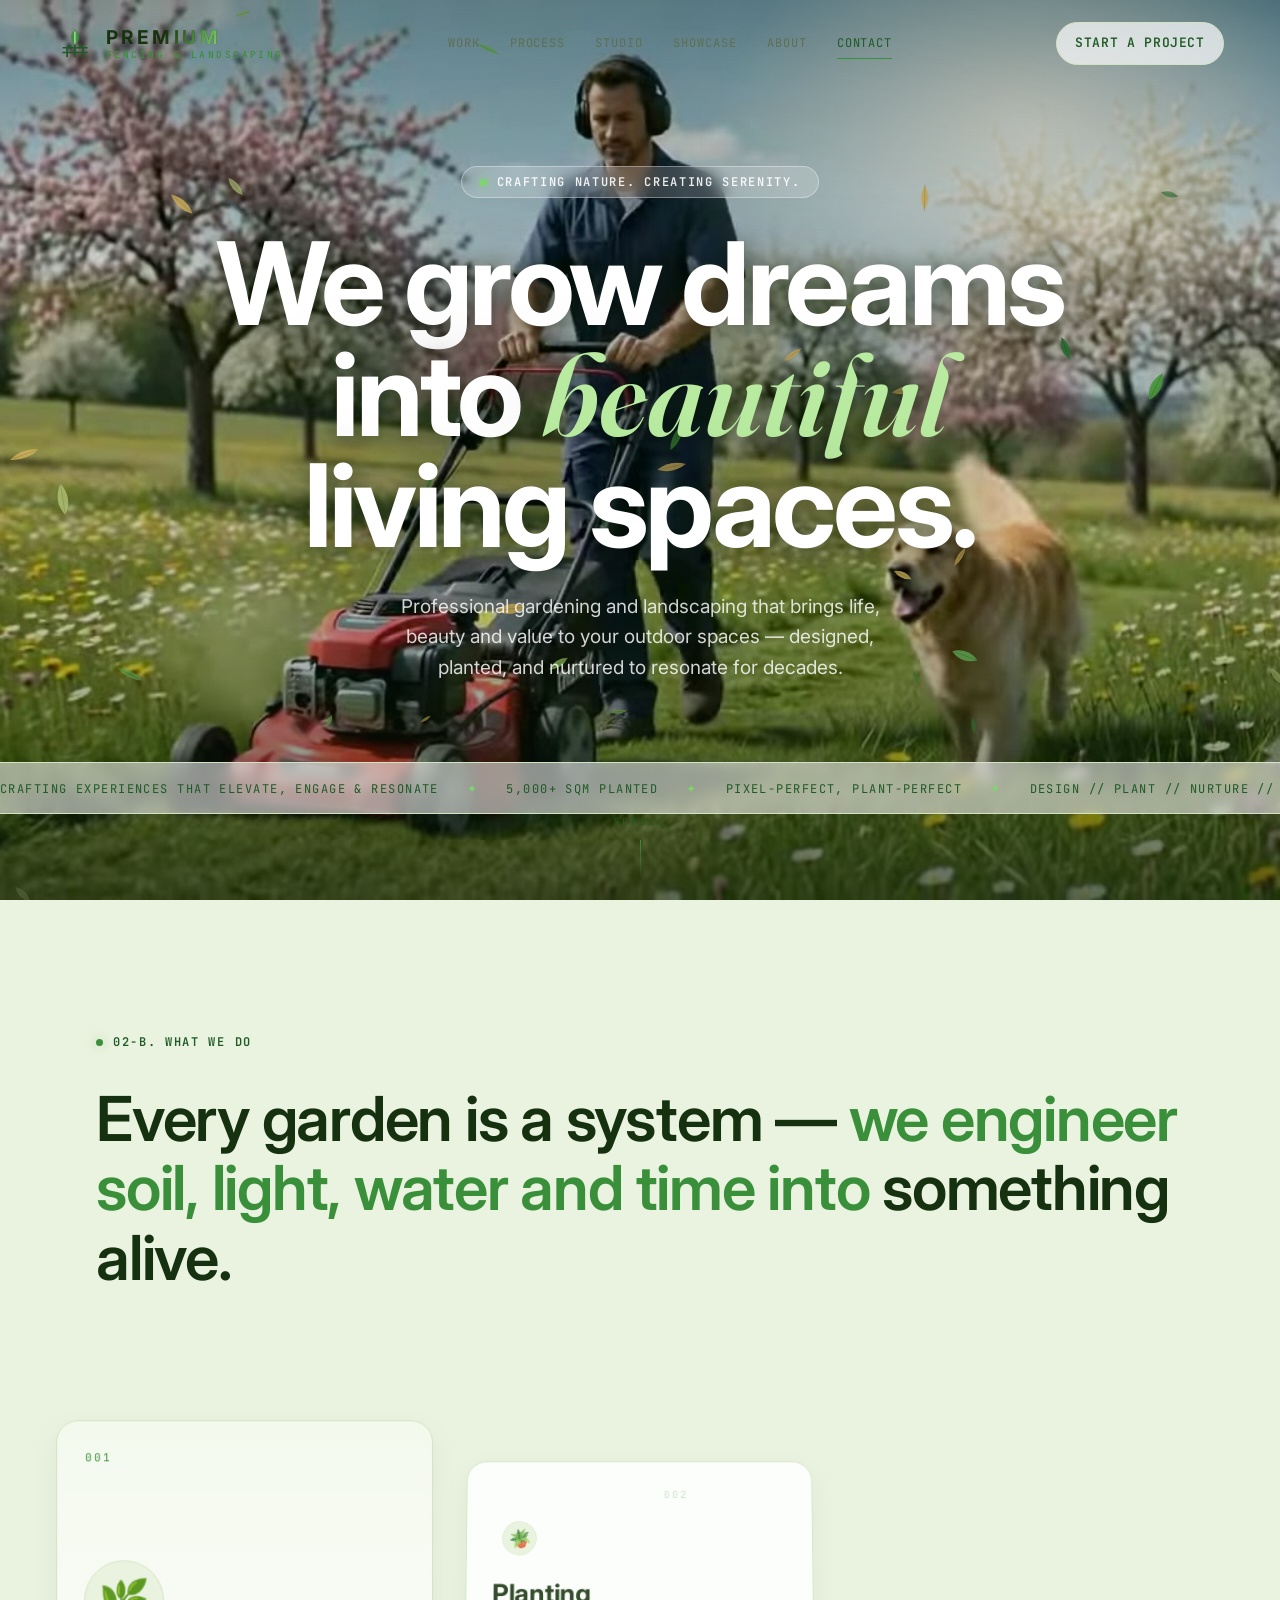
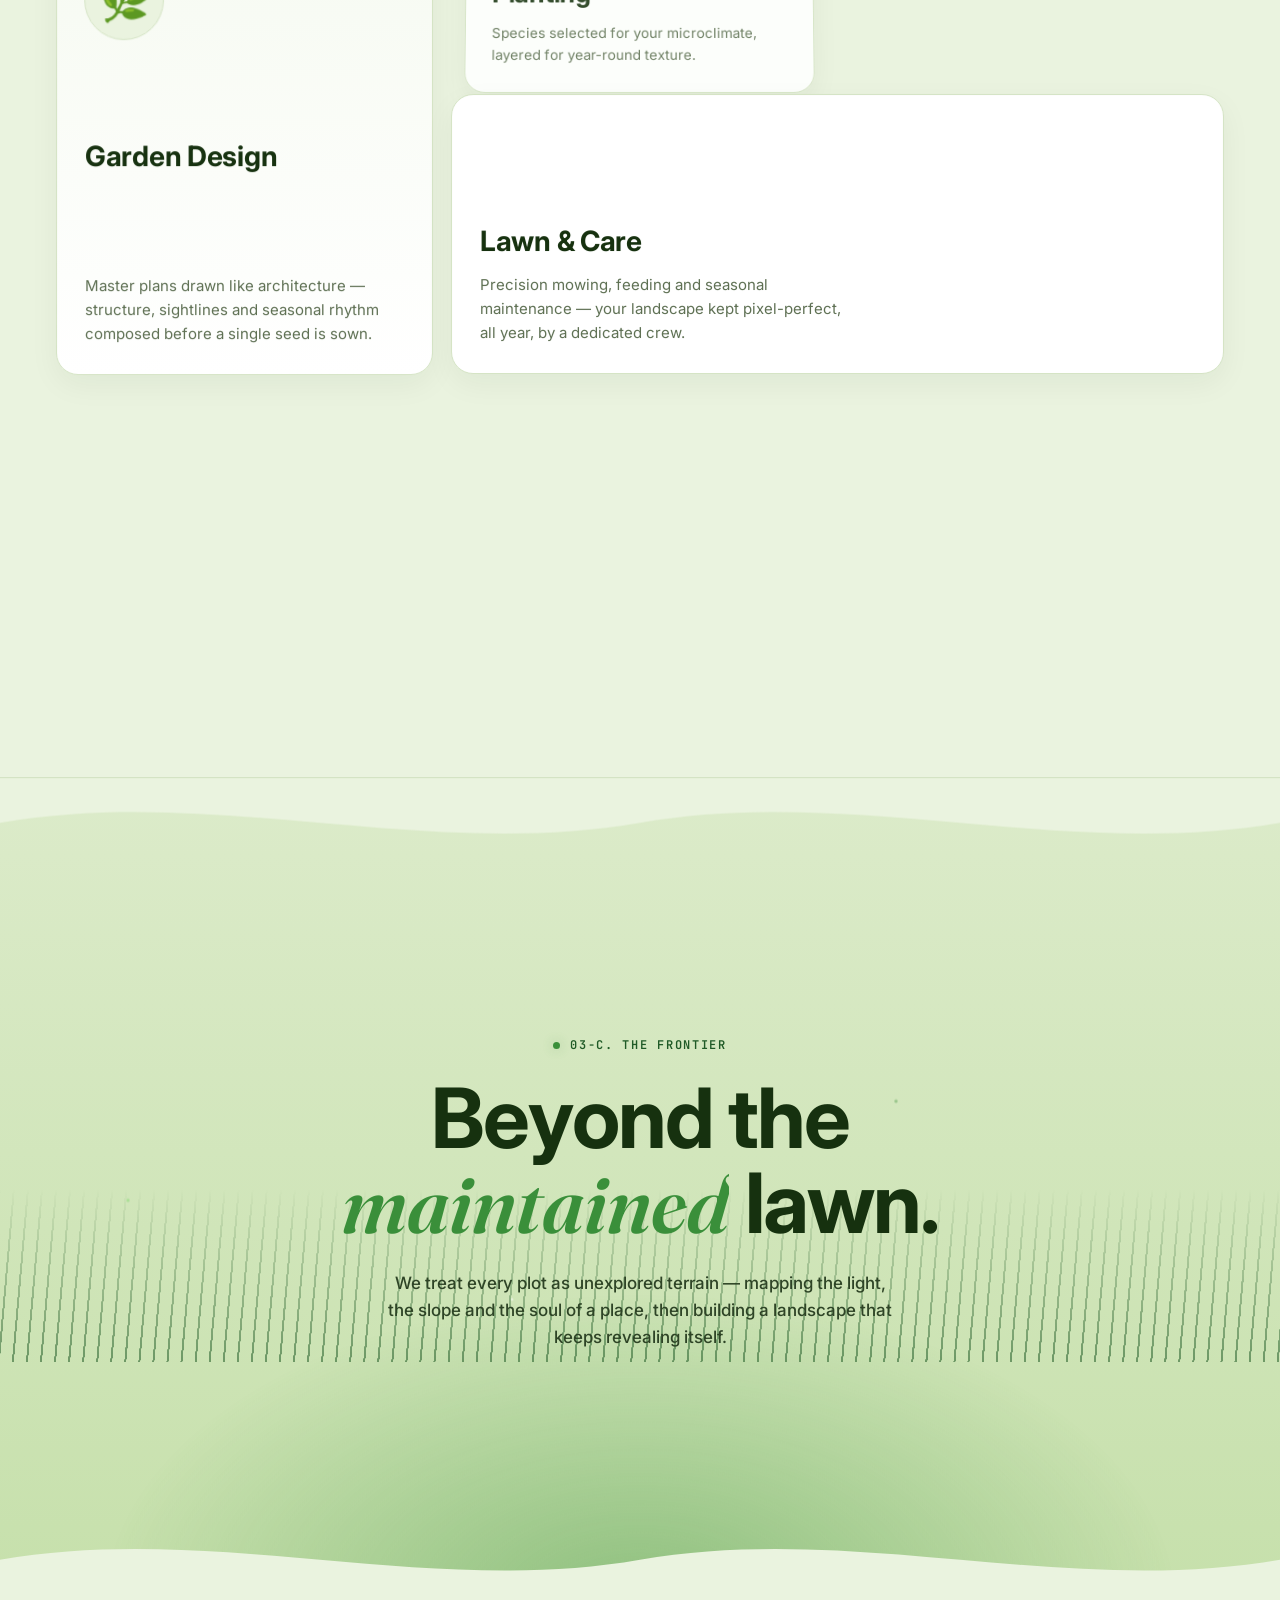
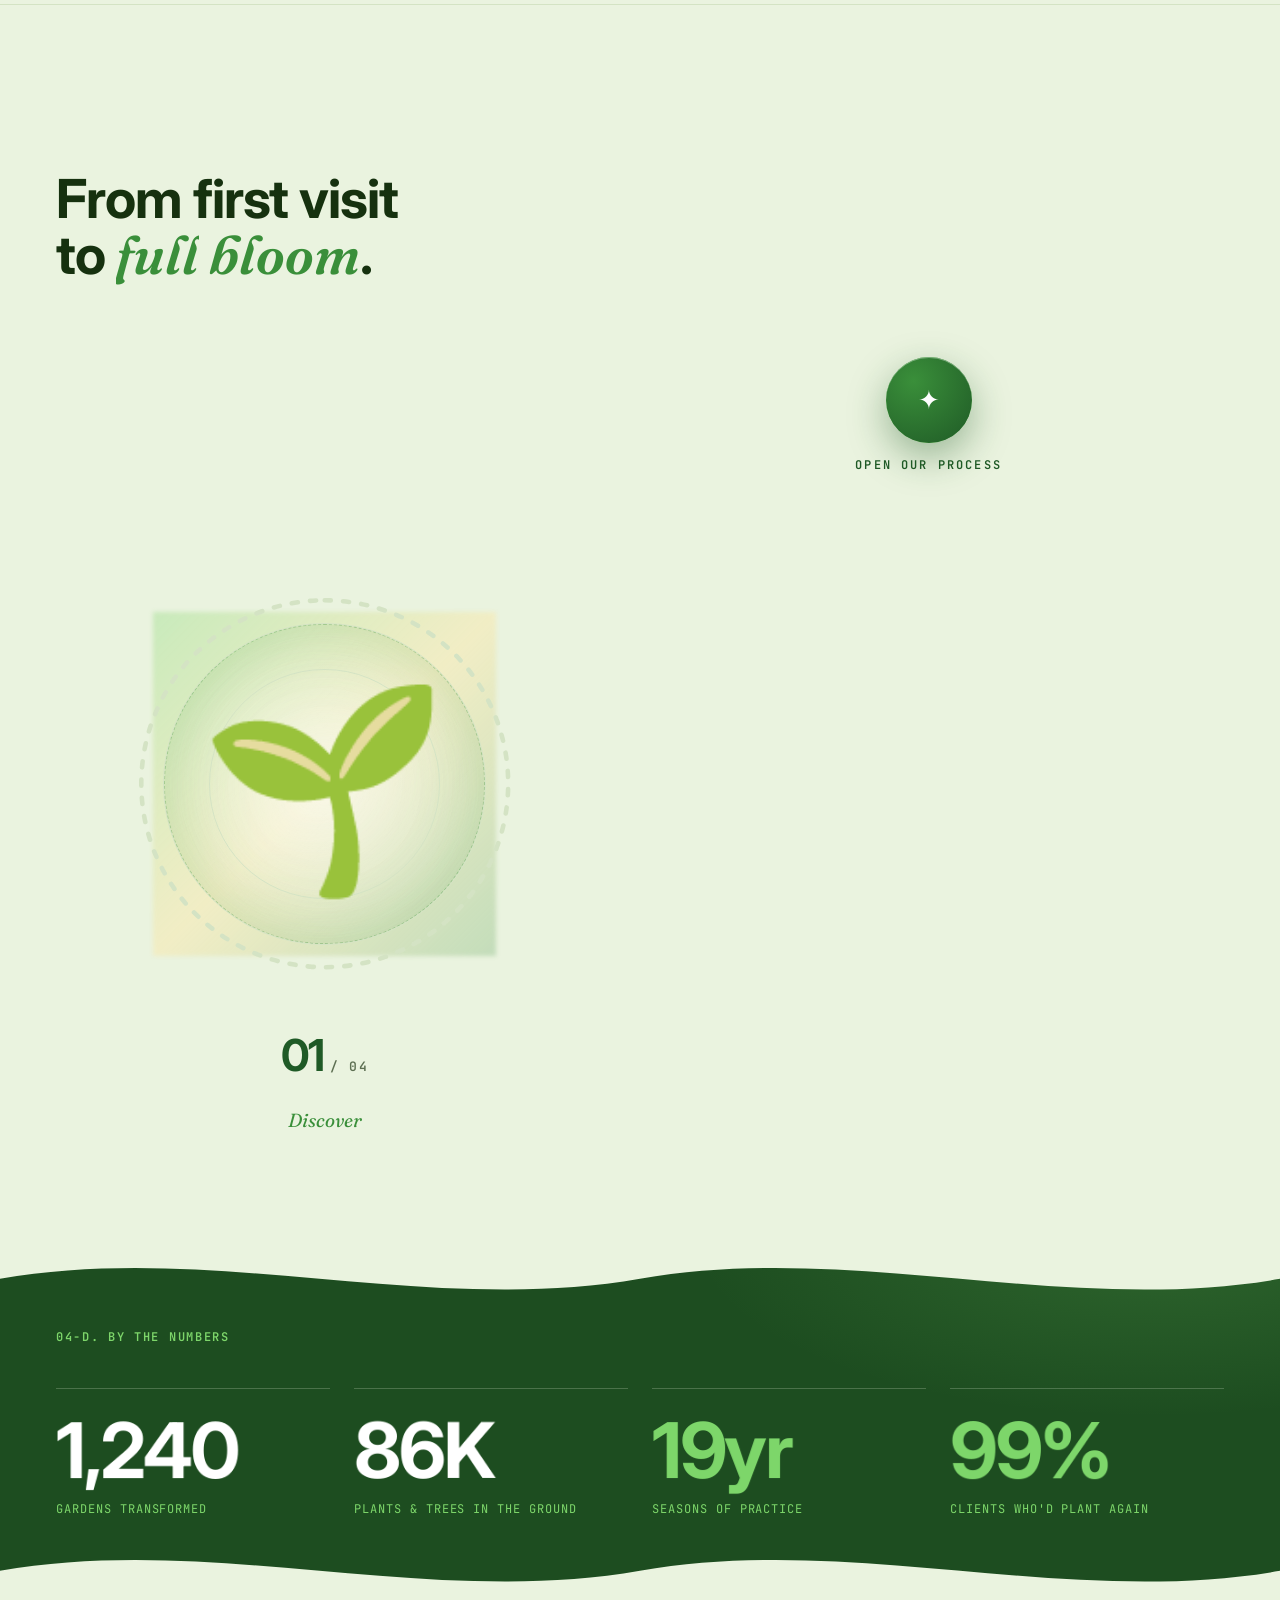
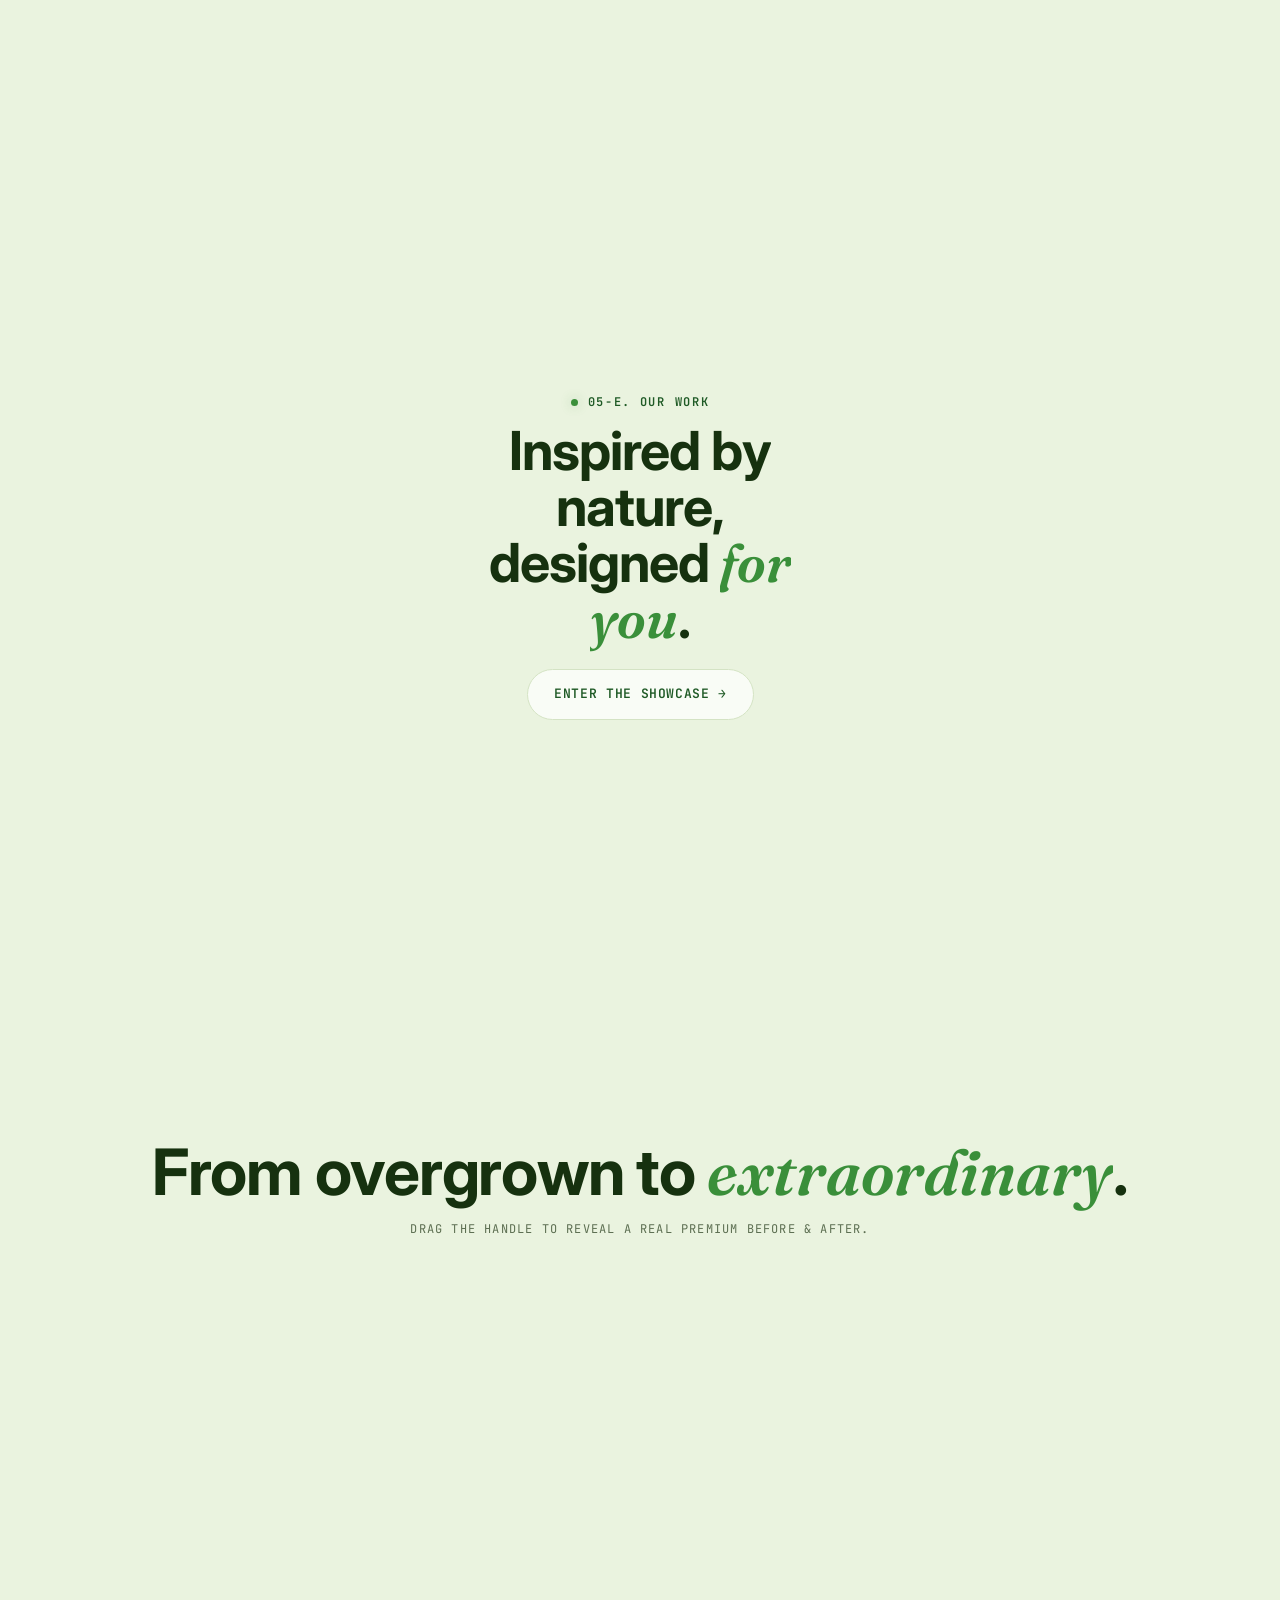
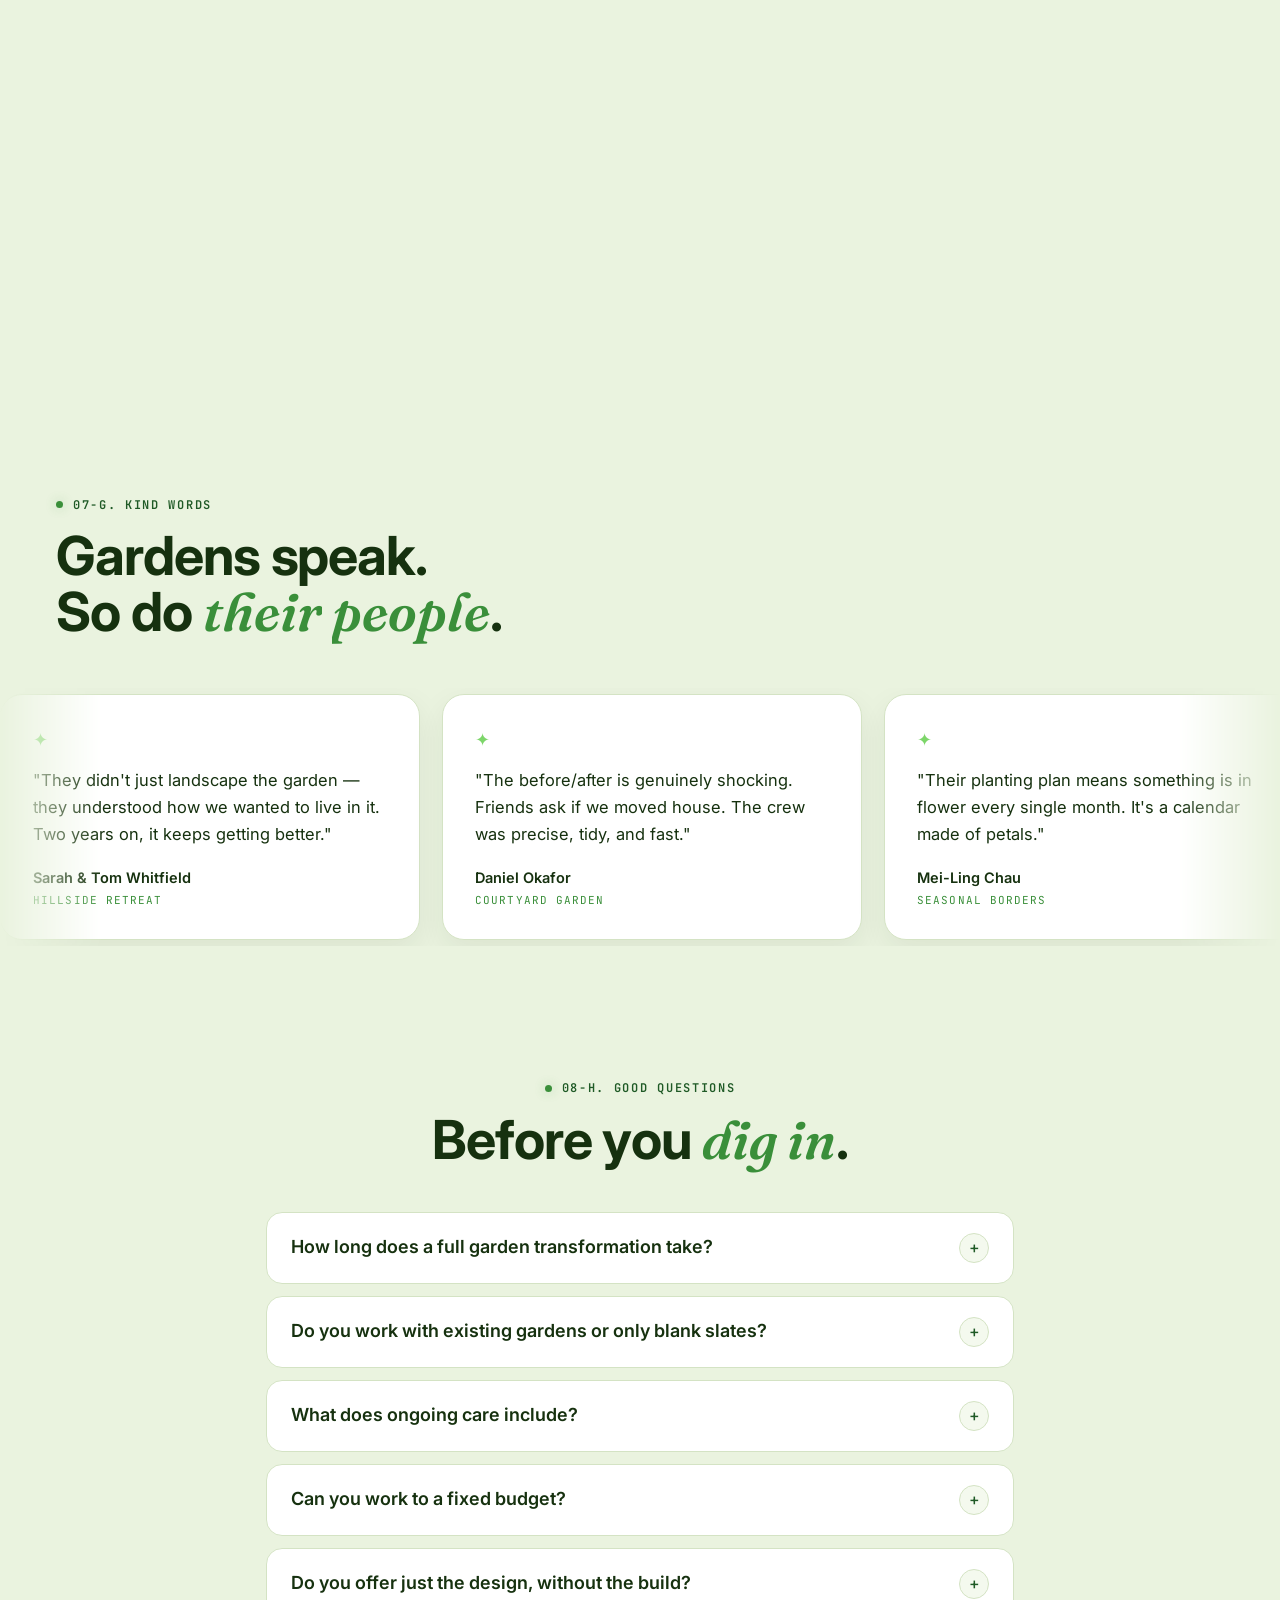
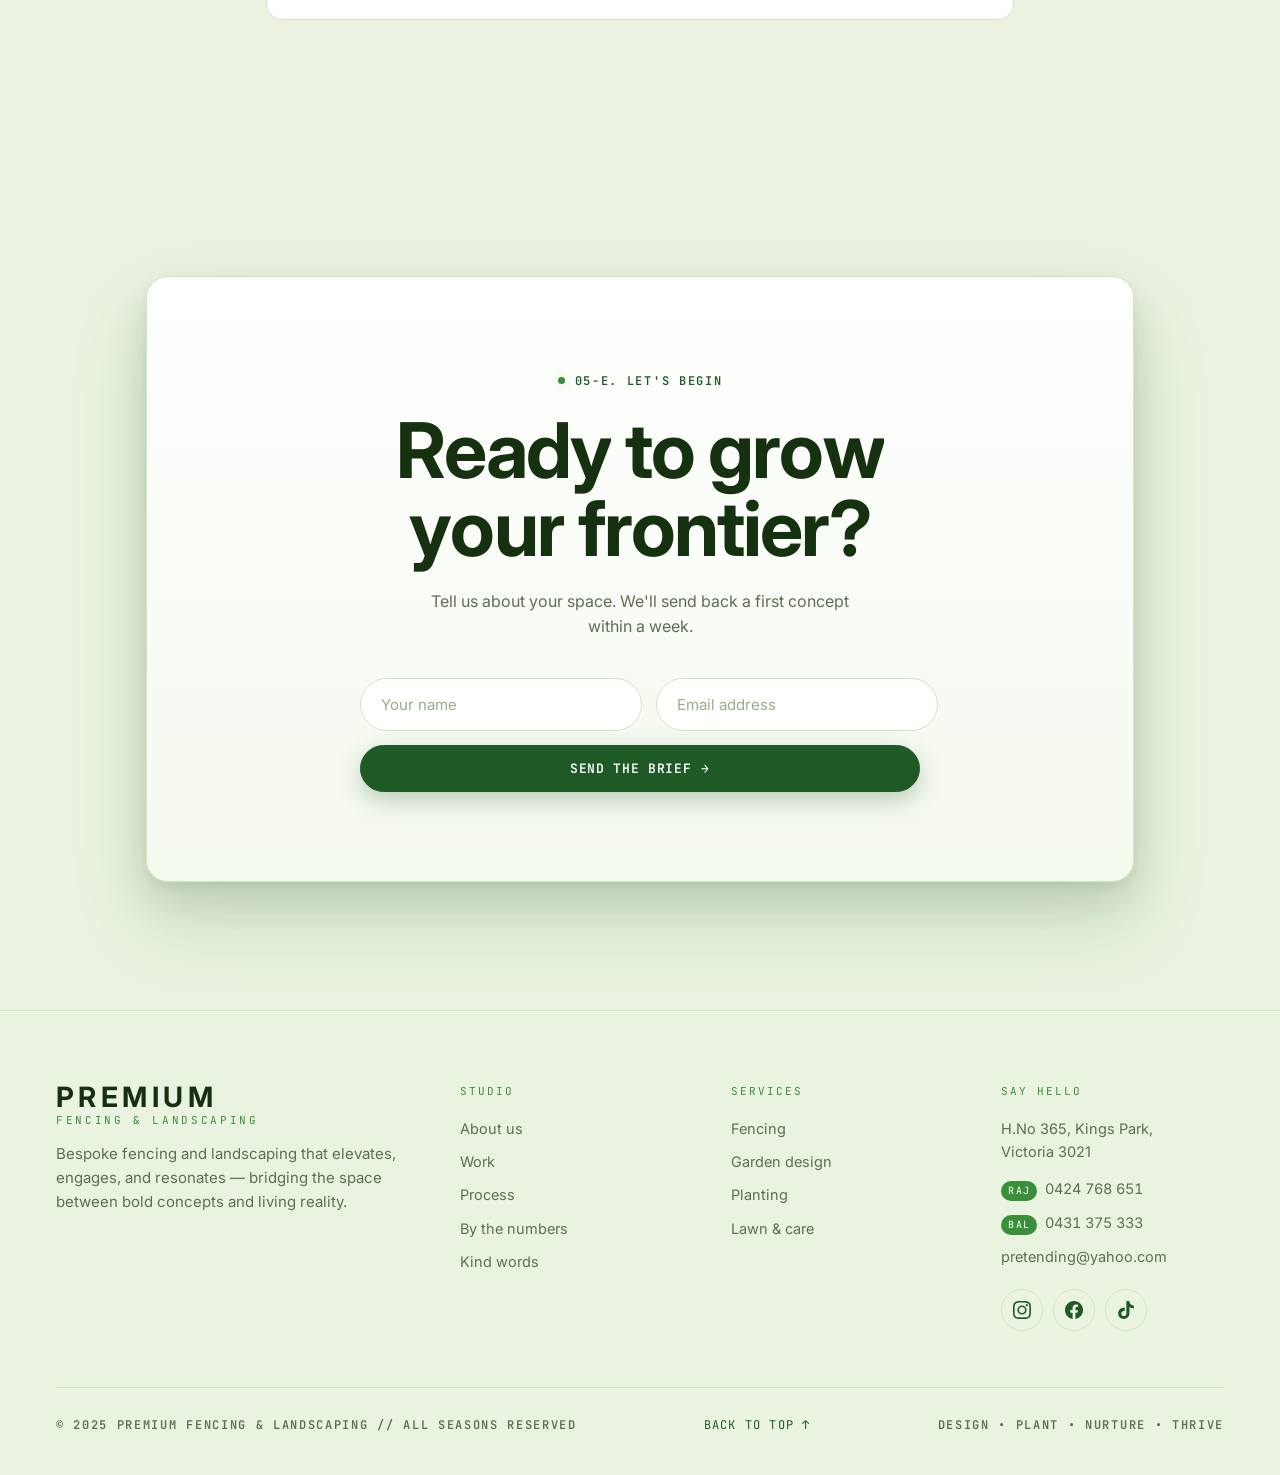
==== commit a3ae0205: "OUR WORK: circular orbit animation for project cards Restructure the 05-E gallery into an editorial " ====
--- a/index.html
+++ b/index.html
@@ -3,14 +3,14 @@
 <head>
   <meta charset="UTF-8" />
   <meta name="viewport" content="width=device-width, initial-scale=1.0" />
-  <meta name="theme-color" content="#F0FDF4" media="(prefers-color-scheme: light)" />
-  <meta name="theme-color" content="#14532D" media="(prefers-color-scheme: dark)" />
+  <meta name="theme-color" content="#eaf3df" media="(prefers-color-scheme: light)" />
+  <meta name="theme-color" content="#1d4d20" media="(prefers-color-scheme: dark)" />
   <title>Premium Fencing & Landscaping — Melbourne</title>
   <meta name="description" content="Premium Fencing & Landscaping crafts living spaces that elevate, engage, and resonate. Fencing, garden design, planting and care across Melbourne — engineered like a frontier." />
 
   <link rel="preconnect" href="https://fonts.googleapis.com" />
   <link rel="preconnect" href="https://fonts.gstatic.com" crossorigin />
-  <link href="https://fonts.googleapis.com/css2?family=Lora:ital,wght@0,400;0,500;0,600;0,700;1,400;1,600&family=Raleway:wght@300;400;500;600;700&family=JetBrains+Mono:wght@500;600&display=swap" rel="stylesheet" />
+  <link href="https://fonts.googleapis.com/css2?family=Inter:wght@300;400;500;600;700&family=Fraunces:ital,opsz,wght@1,9..144,400;1,9..144,600&family=JetBrains+Mono:wght@500;600&display=swap" rel="stylesheet" />
 
   <!-- Social / SEO -->
   <meta property="og:type" content="website" />
@@ -40,7 +40,7 @@
   }
   </script>
 
-  <link rel="stylesheet" href="styles.css?v=2" />
+  <link rel="stylesheet" href="styles.css" />
 </head>
 <body>
   <a class="skip-link" href="#main">Skip to content</a>
@@ -71,6 +71,7 @@
   <!-- ============ FLOATING BACKGROUND LAYER ============ -->
   <div class="bg-field" aria-hidden="true">
     <span class="orb orb--1"></span>
+    <span class="orb orb--2"></span>
     <span class="orb orb--3"></span>
   </div>
 
@@ -379,76 +380,13 @@
 
   <!-- ============ OUR WORK — IMAGE GALLERY ============ -->
   <section class="work reveal-section" id="gallery">
-    <div class="work__head">
-      <div>
+    <div class="orbit" id="workOrbit">
+      <div class="orbit__center">
         <p class="label"><span class="label__dot"></span> 05-E. OUR WORK</p>
         <h2 class="work__title">Inspired by nature,<br />designed <em>for you</em>.</h2>
-      </div>
-      <a href="showcase.html" class="btn btn--ghost">Enter the showcase →</a>
-    </div>
-
-    <!-- ── Shuffle deck ─────────────────────────────────── -->
-    <div class="shuffle-wrap" aria-label="Project photos — click any card to feature it">
-      <div class="shuffle-deck" id="shuffleDeck">
-        <!-- card 0 -->
-        <div class="scard" data-idx="0">
-          <div class="scard__photo"><span class="scard__tag">Landscaping</span></div>
-          <div class="scard__body">
-            <p class="scard__num">01</p>
-            <p class="scard__title">Tiered Planter Boxes</p>
-            <small class="scard__sub">Feature garden &amp; lighting</small>
-          </div>
-        </div>
-        <!-- card 1 -->
-        <div class="scard" data-idx="1">
-          <div class="scard__photo"><span class="scard__tag">Landscaping</span></div>
-          <div class="scard__body">
-            <p class="scard__num">02</p>
-            <p class="scard__title">Sleeper Retaining &amp; Lawn</p>
-            <small class="scard__sub">Front-yard transformation</small>
-          </div>
-        </div>
-        <!-- card 2 -->
-        <div class="scard" data-idx="2">
-          <div class="scard__photo"><span class="scard__tag scard__tag--fence">Fencing</span></div>
-          <div class="scard__body">
-            <p class="scard__num">03</p>
-            <p class="scard__title">Colorbond &amp; Garden Beds</p>
-            <small class="scard__sub">Privacy fence &amp; planting</small>
-          </div>
-        </div>
-        <!-- card 3 -->
-        <div class="scard" data-idx="3">
-          <div class="scard__photo"><span class="scard__tag">Landscaping</span></div>
-          <div class="scard__body">
-            <p class="scard__num">04</p>
-            <p class="scard__title">Turf &amp; Driveway</p>
-            <small class="scard__sub">Lawn &amp; concrete edging</small>
-          </div>
-        </div>
-        <!-- card 4 -->
-        <div class="scard" data-idx="4">
-          <div class="scard__photo"><span class="scard__tag scard__tag--fence">Fencing</span></div>
-          <div class="scard__body">
-            <p class="scard__num">05</p>
-            <p class="scard__title">Aluminium Slat Gates</p>
-            <small class="scard__sub">Custom driveway entrance</small>
-          </div>
-        </div>
-        <!-- card 5 -->
-        <div class="scard" data-idx="5">
-          <div class="scard__photo"><span class="scard__tag scard__tag--fence">Fencing</span></div>
-          <div class="scard__body">
-            <p class="scard__num">06</p>
-            <p class="scard__title">Timber Paling Fence</p>
-            <small class="scard__sub">Boundary &amp; side access</small>
-          </div>
-        </div>
-      </div>
-      <p class="shuffle-hint" aria-hidden="true">click any card to bring it forward</p>
-    </div>
-
-    <div class="work__grid">
+        <a href="showcase.html" class="btn btn--ghost orbit__cta">Enter the showcase →</a>
+      </div>
+      <div class="orbit__field work__grid" aria-label="Selected projects">
       <!-- Feature tile -->
       <figure class="shot shot--feature reveal-img" style="--d:0s"
         data-full="assets/tiered-planter-boxes.jpg" data-title="Tiered Planter Boxes" data-sub="Feature garden &amp; lighting" data-tag="Landscaping"
@@ -527,6 +465,7 @@
         </figcaption>
         <span class="shot__cta" aria-hidden="true">View project →</span>
       </figure>
+      </div>
     </div>
   </section>
 
@@ -730,8 +669,7 @@
   <script src="hero.js" defer></script>
   <script src="main.js" defer></script>
   <script src="cards.js" defer></script>
-  <script src="focal-cta.js" defer></script>
-  <script src="shuffle-gallery.js" defer></script>
+  <script src="orbit.js" defer></script>
   <script src="headlines.js" defer></script>
   <script src="cursor.js" defer></script>
   <script src="transition.js" defer></script>
--- a/styles.css
+++ b/styles.css
@@ -5,29 +5,29 @@
    ========================================================= */
 
 :root {
-  /* Mint-white / forest-green palette — ui-ux-pro-max recommendation */
-  --bg: #F0FDF4;            /* mint white page background */
-  --bg-2: #e8faf0;          /* slightly deeper mint for alternating depth */
+  /* Light green / sunlit palette */
+  --bg: #eaf3df;            /* soft light-green page background */
+  --bg-2: #f4f9ee;          /* lighter wash for alternating depth */
   --surface: #ffffff;       /* cards */
-  --text: #14532D;          /* forest green-black */
+  --text: #16310f;          /* deep green-black */
   --text-dim: #5d6f52;      /* muted sage */
-  --border: #BBF7D0;        /* light mint border */
-
-  --accent: #15803D;        /* primary forest green */
-  --accent-deep: #14532D;   /* deep forest green (bands) */
-  --accent-soft: #22C55E;   /* fresh bright green accent */
-  --accent-glow: rgba(21, 128, 61, 0.32);
+  --border: #d4e3c4;        /* light green border */
+
+  --accent: #3a8f3a;        /* primary garden green */
+  --accent-deep: #1f5a26;   /* deep green (bands) */
+  --accent-soft: #7dd66a;   /* fresh lime accent */
+  --accent-glow: rgba(58, 143, 58, 0.32);
 
   --sun: #fbe7a6;           /* warm sunlight */
-  --sun-deep: #f3c969;      /* gold CTA */
+  --sun-deep: #f3c969;
 
   /* Dark band (stats) */
-  --band: #14532D;
-  --band-text: #F0FDF4;
-
-  --font-display: "Lora", "Georgia", serif;
-  --font-serif: "Lora", "Georgia", serif;       /* italic accents in display type */
-  --font-body: "Raleway", system-ui, -apple-system, sans-serif;
+  --band: #1d4d20;
+  --band-text: #eaf3df;
+
+  --font-display: "Inter", system-ui, -apple-system, sans-serif;
+  --font-serif: "Fraunces", "Georgia", serif;   /* italic accents in display type */
+  --font-body: "Inter", system-ui, -apple-system, sans-serif;
   --font-mono: "JetBrains Mono", ui-monospace, "SFMono-Regular", monospace;
 
   --section-pad: clamp(72px, 10vw, 140px);
@@ -147,9 +147,12 @@
 .orb { position: absolute; border-radius: 50%; filter: blur(90px); opacity: 0.45; }
 .orb--1 { width: 46vw; height: 46vw; left: -12vw; top: -10vw;
   background: radial-gradient(circle, rgba(125,214,106,0.55), transparent 70%); animation: drift1 26s var(--ease) infinite; }
+.orb--2 { width: 40vw; height: 40vw; right: -14vw; top: 36vh;
+  background: radial-gradient(circle, rgba(251,231,166,0.6), transparent 70%); animation: drift2 32s var(--ease) infinite; }
 .orb--3 { width: 36vw; height: 36vw; left: 28vw; bottom: -16vw;
   background: radial-gradient(circle, rgba(58,143,58,0.3), transparent 70%); animation: drift1 30s var(--ease) infinite reverse; }
 @keyframes drift1 { 0%,100%{transform:translate(0,0)} 50%{transform:translate(6vw,4vw)} }
+@keyframes drift2 { 0%,100%{transform:translate(0,0)} 50%{transform:translate(-5vw,-4vw)} }
 /* Film grain — fixed full-screen, self-contained SVG noise, barely-there */
 .grain {
   position: fixed; inset: -20%; z-index: 90; pointer-events: none;
@@ -275,23 +278,6 @@
 .nav__links a.is-active::after { width: 100%; }
 .nav__cta { --pad-y: 10px; --pad-x: 18px; }
 
-/* ---- Nav over the hero video (index, before scroll) ----
-   The dim sage links and dark wordmark wash out against the bright sky in the
-   hero video. Darken the strip with a soft top scrim and lift text to white;
-   once scrolled, the glass `.is-scrolled` state above takes back over. Scoped
-   to pages with the index `.hero` so About's light hero keeps its dark text. */
-body:has(.hero) .nav:not(.is-scrolled)::before {
-  content: ""; position: absolute; inset: 0; z-index: -1; pointer-events: none;
-  background: linear-gradient(to bottom, rgba(10, 24, 8, 0.5), rgba(10, 24, 8, 0));
-}
-body:has(.hero) .nav:not(.is-scrolled) .nav__links a { color: rgba(255, 255, 255, 0.9); }
-body:has(.hero) .nav:not(.is-scrolled) .nav__links a:hover,
-body:has(.hero) .nav:not(.is-scrolled) .nav__links a.is-active { color: #fff; }
-body:has(.hero) .nav:not(.is-scrolled) .brand__name { color: #fff; }
-body:has(.hero) .nav:not(.is-scrolled) .brand__sub { color: rgba(255, 255, 255, 0.82); }
-body:has(.hero) .nav:not(.is-scrolled) .brand__rail,
-body:has(.hero) .nav:not(.is-scrolled) .brand__picket { stroke: #fff; }
-
 /* Burger — hidden on desktop */
 .nav__burger {
   display: none; flex-direction: column; justify-content: center; gap: 6px;
@@ -345,7 +331,6 @@
   animation: kenburns 32s ease-in-out infinite alternate;
 }
 .hero__video.is-ready { opacity: 1; }
-.hero__video.is-still { animation-play-state: paused; } /* freeze Ken Burns when the clip ends */
 .hero__photo {
   position: absolute; inset: 0; width: 100%; height: 100%;
   object-fit: cover; object-position: center; z-index: 0;
@@ -355,7 +340,6 @@
   animation: kenburns 26s ease-in-out infinite alternate;
 }
 .hero__photo.is-missing { opacity: 0; } /* fall back to gradient if no file */
-.hero__photo.is-hidden  { opacity: 0; } /* poster fades out once the video is playing */
 @keyframes kenburns {
   0%   { transform: scale(1.06) translate(0, 0); }
   100% { transform: scale(1.2) translate(-2.5%, -2%); }
@@ -789,16 +773,6 @@
    INTERACTIVE CTA
    ========================================================= */
 .cta { padding: var(--section-pad) clamp(20px, 5vw, 56px); max-width: 1100px; margin: 0 auto; }
-/* Scroll-bloom layer — owned solely by focal-cta.js (no transition, no :hover
-   rule) so it never collides with the pointer-follow #ctaGlow. Sits behind the
-   card content (z-index 1) and is clipped by .cta__card's overflow:hidden. */
-.cta__bloom {
-  position: absolute; left: 50%; top: 50%; z-index: 1; pointer-events: none;
-  width: 620px; height: 620px; border-radius: 50%;
-  background: radial-gradient(circle, var(--accent-glow), transparent 65%);
-  filter: blur(50px); transform: translate(-50%, -50%); opacity: 0; will-change: opacity, transform;
-}
-@media (prefers-reduced-motion: reduce) { .cta__bloom { display: none; } }
 .cta__card {
   position: relative; overflow: hidden; border: 1px solid var(--border); border-radius: var(--radius-lg);
   padding: clamp(40px, 7vw, 96px) clamp(28px, 6vw, 80px);
@@ -893,12 +867,6 @@
 .faq__item[open] .faq__marker { transform: rotate(45deg); background: var(--accent-deep); color: #fff; border-color: var(--accent-deep); }
 .faq__item p { padding: 0 24px 22px; color: var(--text-dim); max-width: 62ch; animation: faqIn .45s var(--ease); }
 @keyframes faqIn { from { opacity: 0; transform: translateY(-6px); } to { opacity: 1; transform: none; } }
-/* When JS (main.js) enhances the FAQ, GSAP drives the reveal — drop the CSS
-   auto-fade, and flip the marker back the moment a panel starts closing. */
-.faq--js .faq__item p { animation: none; }
-.faq--js .faq__item.is-closing .faq__marker {
-  transform: rotate(0); background: var(--bg-2); color: var(--accent-deep); border-color: var(--border);
-}
 
 /* =========================================================
    FOOTER
@@ -972,92 +940,6 @@
 .work__head .label { margin-bottom: 16px; }
 .work__title { font-family: var(--font-display); font-weight: 700; font-size: clamp(28px, 4.2vw, 56px); line-height: 1.04; letter-spacing: -0.02em; color: var(--text); }
 
-/* =========================================================
-   SHUFFLE DECK — drag-to-cycle project cards
-   ========================================================= */
-.shuffle-wrap {
-  display: flex; flex-direction: column; align-items: center;
-  gap: 32px; margin-bottom: clamp(56px, 8vw, 96px);
-}
-
-/* Playing-card fan — all 6 cards share one anchor point.
-   GSAP rotates each around 'center bottom', spreading left like a hand of cards.
-   Slot 0 = back-left (most rotated), slot 5 = front-right (nearly upright). */
-.shuffle-deck {
-  position: relative;
-  width: min(920px, 100%); height: 510px;
-  margin: 0 auto;
-  overflow: visible; /* let shadows and hover-lift escape the box */
-}
-
-.scard {
-  position: absolute;
-  width: 280px; height: 400px;
-  left: 55%;   /* anchor sits right-of-centre so the left-fan has room */
-  top: 40px;   /* headroom for the front card's upward pop */
-  border-radius: var(--radius-lg);
-  background: var(--surface);
-  border: 1px solid var(--border);
-  box-shadow: 0 18px 56px rgba(10,28,10,0.16), 0 4px 14px rgba(10,28,10,0.07);
-  overflow: hidden;
-  display: flex; flex-direction: column;
-  cursor: pointer;
-  user-select: none;
-  will-change: transform, opacity;
-  transition: box-shadow 0.25s var(--ease);
-}
-.scard:hover {
-  box-shadow: 0 28px 72px rgba(10,28,10,0.22), 0 6px 20px rgba(10,28,10,0.10);
-}
-
-.scard__photo {
-  flex: 1; position: relative;
-  background-size: cover; background-position: center;
-  background-color: #d4ecd4;
-}
-
-.scard__tag {
-  position: absolute; top: 14px; left: 14px;
-  font-family: var(--font-mono); font-size: 10px; font-weight: 600;
-  letter-spacing: 0.1em; text-transform: uppercase;
-  padding: 4px 11px; border-radius: 9999px;
-  background: var(--accent); color: #fff;
-}
-.scard__tag--fence { background: var(--accent-deep); }
-
-.scard__body {
-  padding: 16px 18px 20px;
-  border-top: 1px solid var(--border);
-  background: var(--surface);
-}
-.scard__num {
-  font-family: var(--font-mono); font-size: 10px; color: var(--text-dim);
-  letter-spacing: 0.1em; margin-bottom: 5px;
-}
-.scard__title {
-  font-family: var(--font-display); font-size: 16px; font-weight: 700;
-  color: var(--text); line-height: 1.2; margin-bottom: 4px;
-}
-.scard__sub {
-  font-family: var(--font-body); font-size: 12px; color: var(--text-dim);
-}
-
-.shuffle-hint {
-  font-family: var(--font-mono); font-size: 11px; letter-spacing: 0.12em;
-  text-transform: uppercase; color: var(--text-dim);
-  display: flex; align-items: center; gap: 8px;
-}
-.shuffle-hint::before {
-  content: ''; display: inline-block;
-  width: 28px; height: 1px; background: var(--text-dim); opacity: 0.5;
-}
-
-@media (max-width: 700px) {
-  .shuffle-deck { height: 380px; }
-  .scard { width: 210px; height: 310px; left: 52%; top: 30px; }
-  .scard__title { font-size: 13px; }
-}
-
 .work__grid {
   display: grid; grid-template-columns: repeat(3, 1fr); grid-auto-rows: 230px; gap: 18px;
 }
@@ -1157,6 +1039,74 @@
 .reveal-img { clip-path: inset(0 0 100% 0); -webkit-clip-path: inset(0 0 100% 0);
   transition: clip-path 1.1s var(--ease), -webkit-clip-path 1.1s var(--ease); transition-delay: var(--d, 0s); }
 .reveal-img.is-in { clip-path: inset(0 0 0 0); -webkit-clip-path: inset(0 0 0 0); }
+
+/* =========================================================
+   ORBIT — "Our Work" cards orbiting the headline (orbit.js)
+   DEFAULT (no .orbit--ready): plain static grid — the fallback
+   for mobile / reduced-motion / no-JS. orbit.js adds .orbit--ready
+   on desktop to switch into the animated circular layout.
+   ========================================================= */
+.orbit__center { margin-bottom: 40px; }
+.orbit__center .work__title { margin-top: 14px; }
+.orbit__cta { margin-top: 22px; }
+
+.orbit--ready {
+  position: relative; display: grid; place-items: center;
+  min-height: clamp(680px, 92vh, 900px); margin: 0 auto;
+}
+/* centre headline sits above the orbiting cards */
+.orbit--ready .orbit__center {
+  position: absolute; inset: 0; z-index: 3; margin: 0;
+  display: grid; place-content: center; justify-items: center; text-align: center;
+  max-width: 360px; margin-inline: auto; pointer-events: none;
+}
+.orbit--ready .orbit__center > * { pointer-events: auto; }
+
+/* the field is a zero-size anchor at the exact centre */
+.orbit--ready .orbit__field {
+  position: absolute; top: 50%; left: 50%; width: 0; height: 0;
+  display: block; z-index: 2; gap: 0;
+}
+
+/* each card: absolutely centred on the anchor, then offset by polar transform.
+   `translate` (CSS prop) does the self-centring so `transform` is free for the
+   polar motion. RESET state = tucked near centre, scale 0, faded, rotated. */
+.orbit--ready .shot {
+  position: absolute; top: 0; left: 0;
+  width: clamp(118px, 12vw, 166px); height: clamp(152px, 15.5vw, 212px);
+  min-height: 0; grid-row: auto !important; grid-column: auto !important;
+  translate: -50% -50%;
+  transform: translate3d(var(--rx, 0px), var(--ry, 0px), 0) scale(0) rotate(-45deg);
+  opacity: 0; pointer-events: none; box-shadow: var(--shadow-lg);
+  clip-path: none !important; -webkit-clip-path: none !important;
+  transition: transform 1.3s cubic-bezier(0.25, 1, 0.5, 1), opacity 1.1s cubic-bezier(0.25, 1, 0.5, 1);
+  transition-delay: calc(var(--i, 0) * 0.05s);
+  will-change: transform, opacity;
+}
+/* PHASE B — expand to polar positions */
+.orbit--ready.is-expanded .shot {
+  transform: translate3d(var(--ex, 0px), var(--ey, 0px), 0) scale(1) rotate(var(--rot, 0deg));
+  opacity: 1; pointer-events: auto;
+}
+/* PHASE C — collapse into the headline with a dramatic spin */
+.orbit--ready.is-collapsed .shot {
+  transform: translate3d(0px, 0px, 0) scale(0) rotate(var(--rotc, 0deg));
+  opacity: 0; pointer-events: none;
+  transition-delay: calc(var(--ic, 0) * 0.045s);
+}
+/* hover pop without losing the polar position (only while expanded) */
+.orbit--ready.is-expanded .shot:hover {
+  transform: translate3d(var(--ex, 0px), var(--ey, 0px), 0) scale(1.12) rotate(var(--rot, 0deg));
+  z-index: 5; transition-duration: 0.5s;
+}
+/* declutter the small orbit cards */
+.orbit--ready .shot__cta { display: none; }
+.orbit--ready .shot figcaption small { display: none; }
+.orbit--ready .shot__title { font-size: 14px; }
+.orbit--ready .shot--feature .shot__title { font-size: 14px; }
+.orbit--ready .shot__num { font-size: 30px; }
+.orbit--ready .shot--feature .shot__num { font-size: 30px; }
+.orbit--ready .shot__tag { font-size: 10px; }
 
 @media (max-width: 820px) {
   .work__grid { grid-template-columns: repeat(2, 1fr); grid-auto-rows: 190px; }
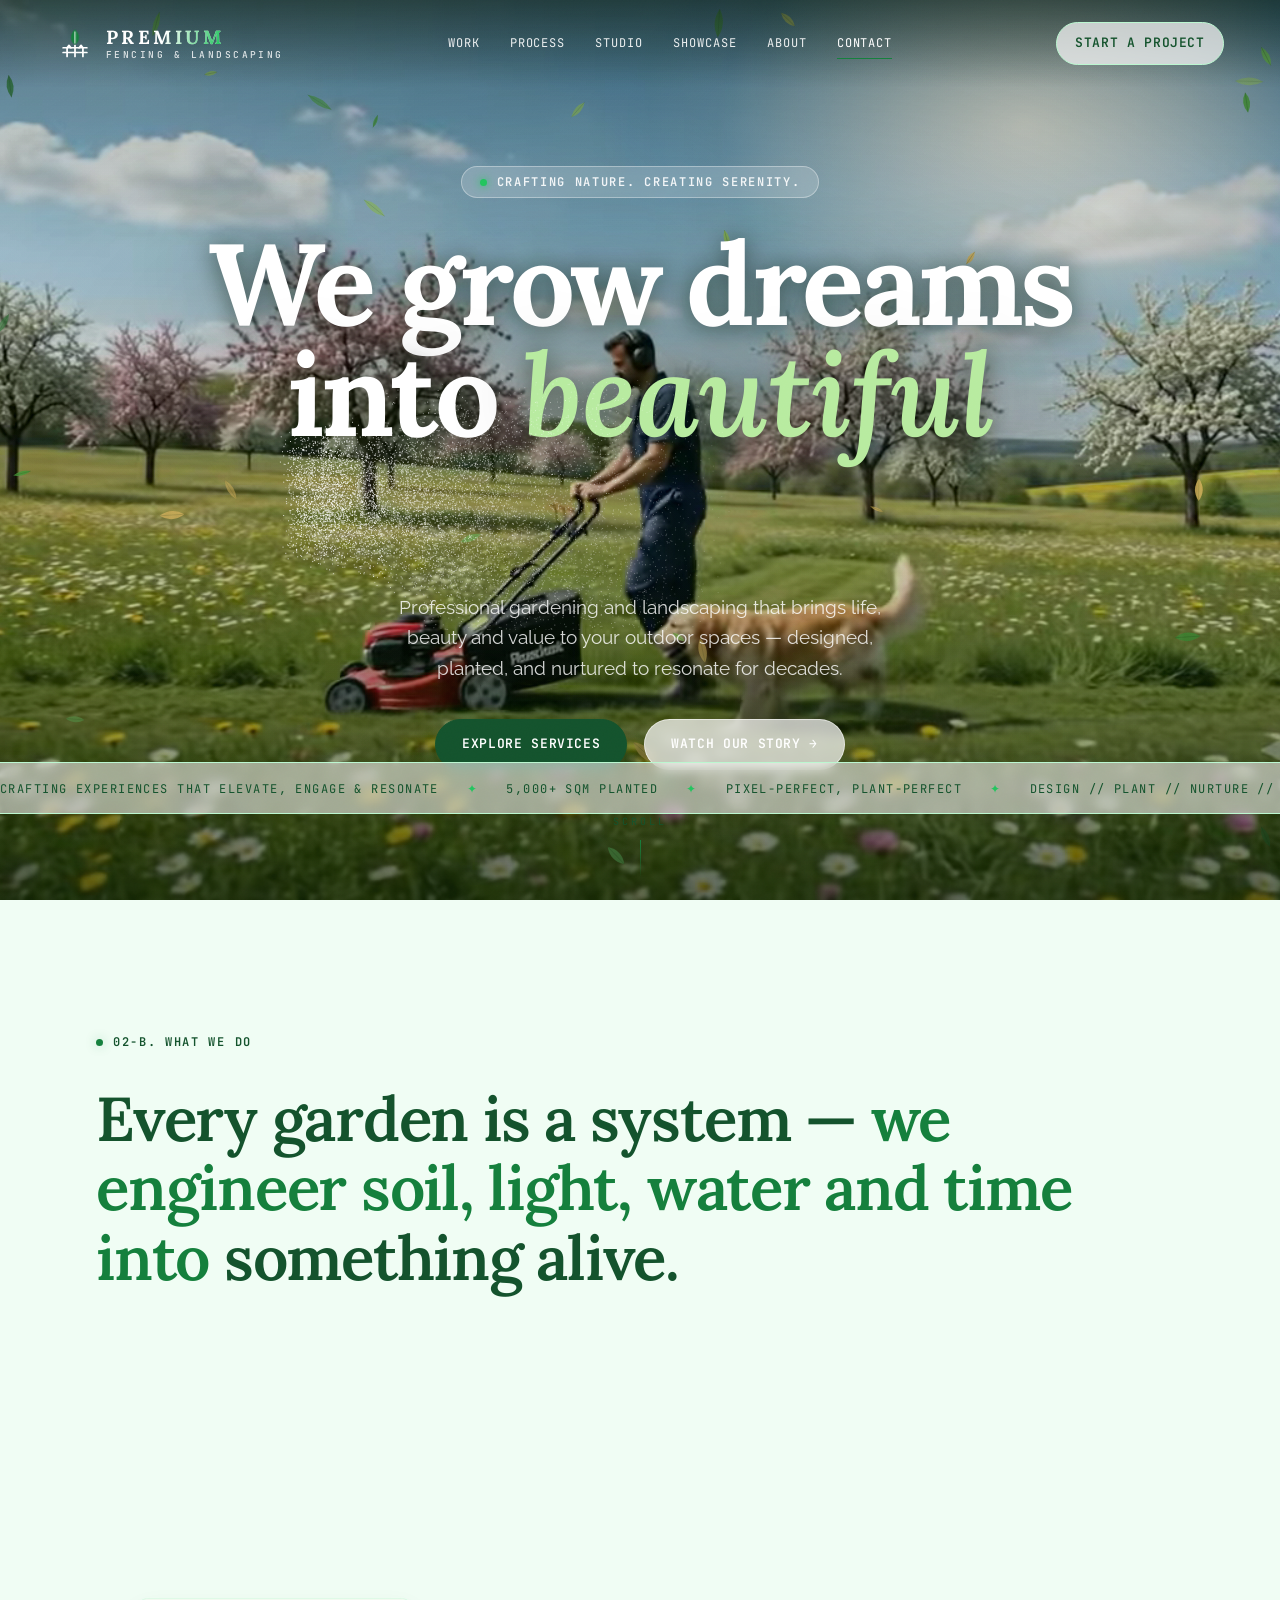
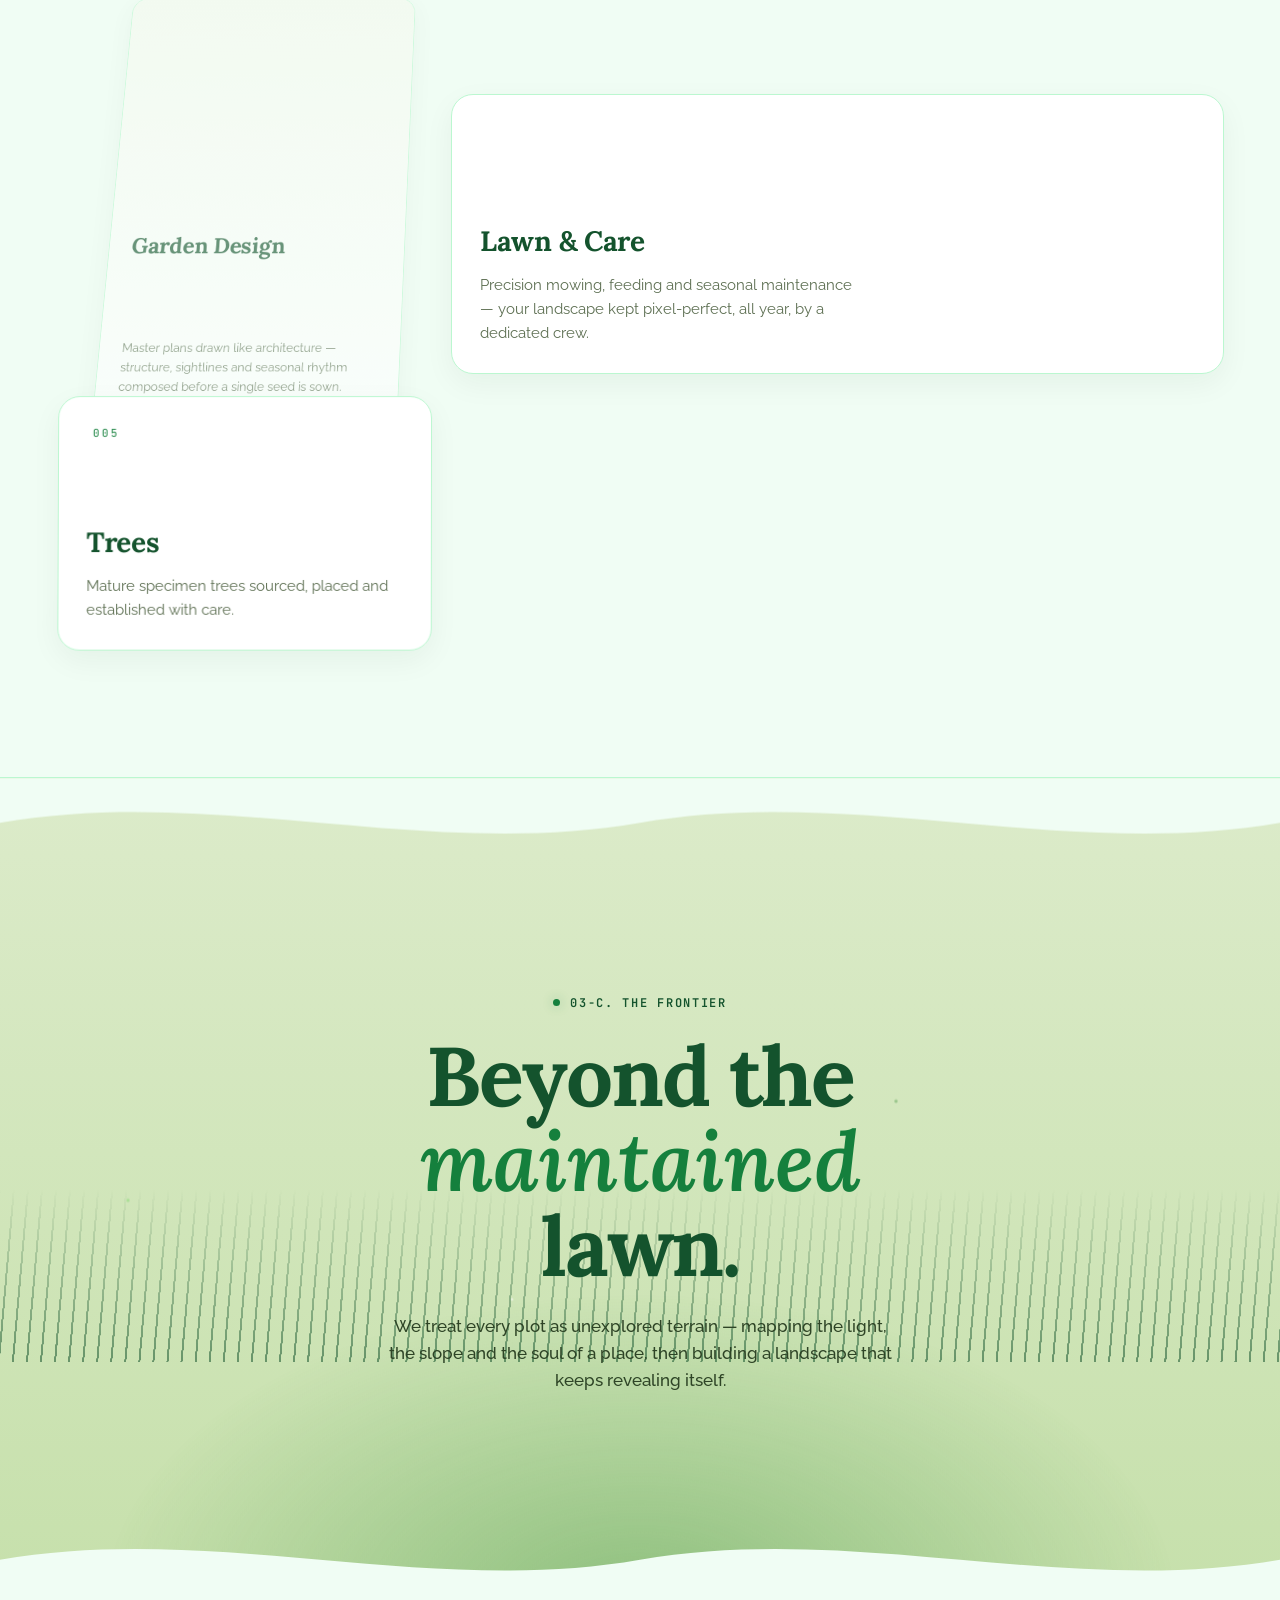
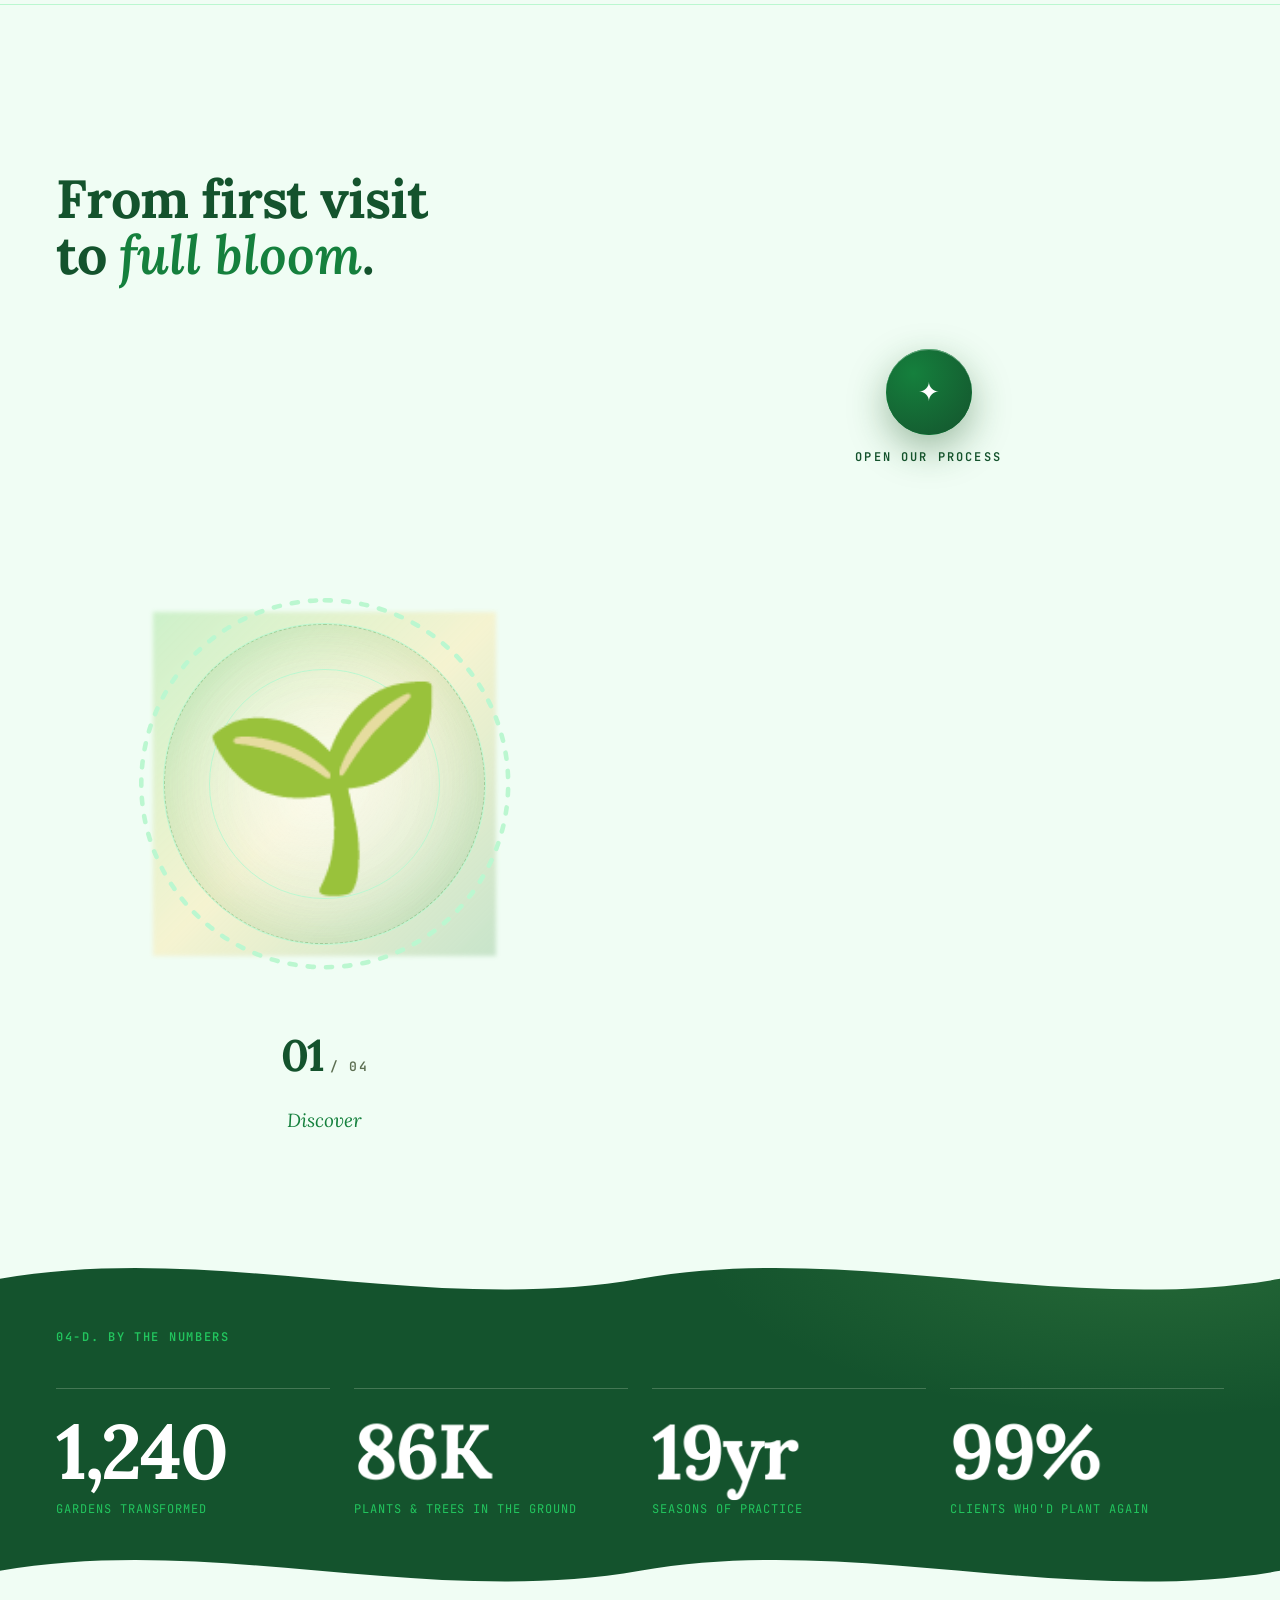
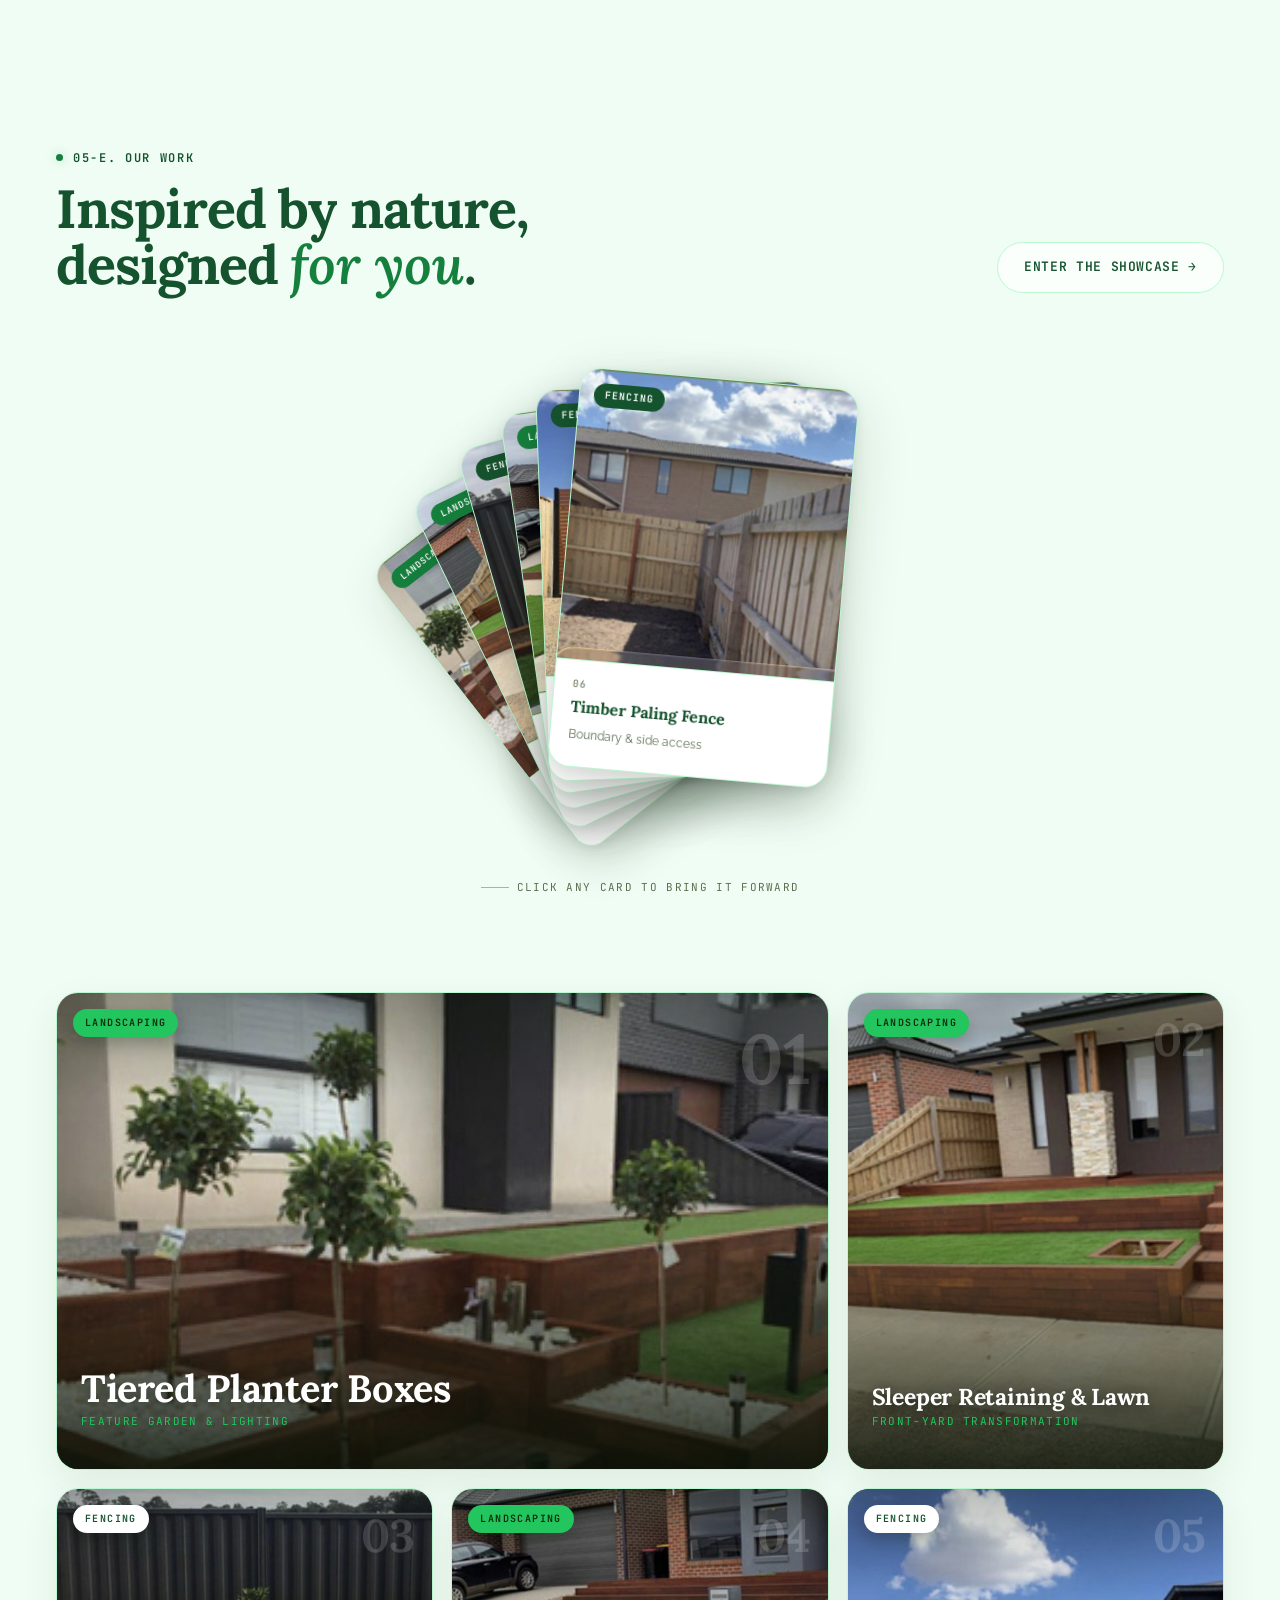
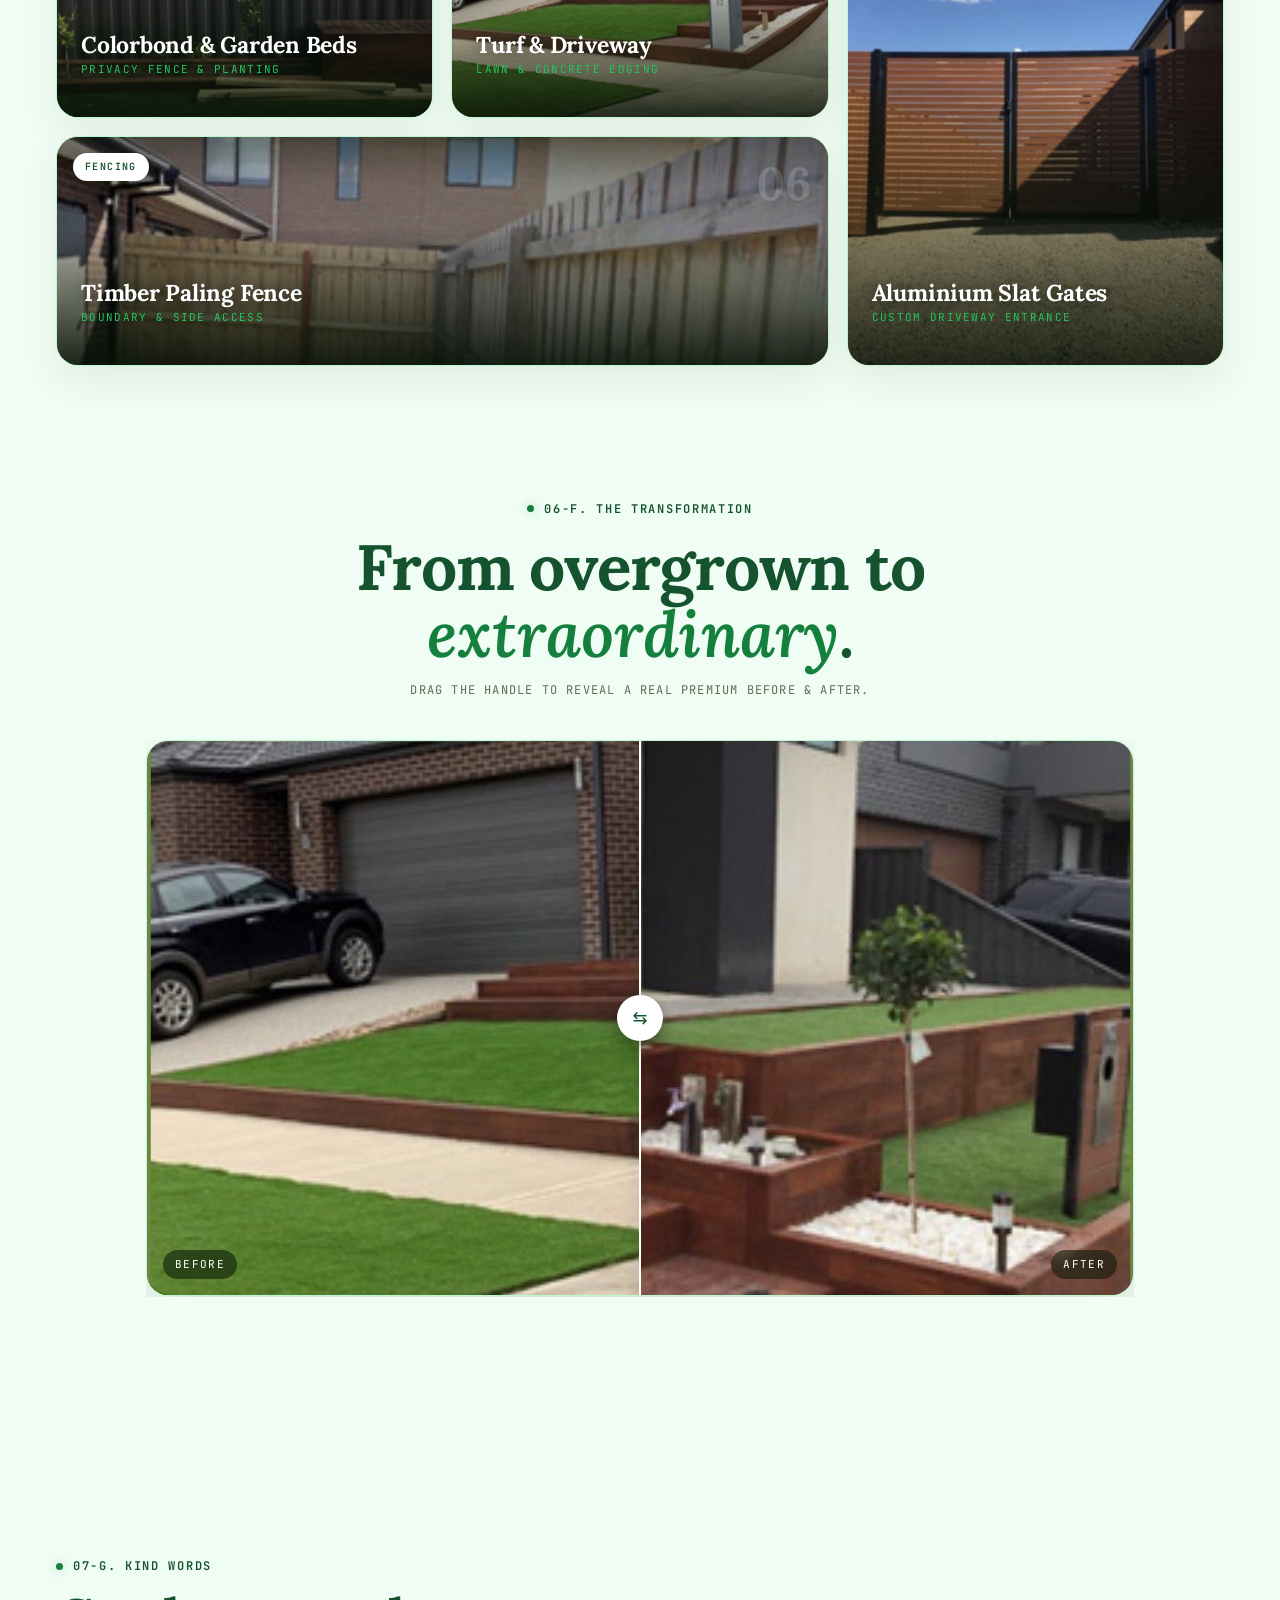
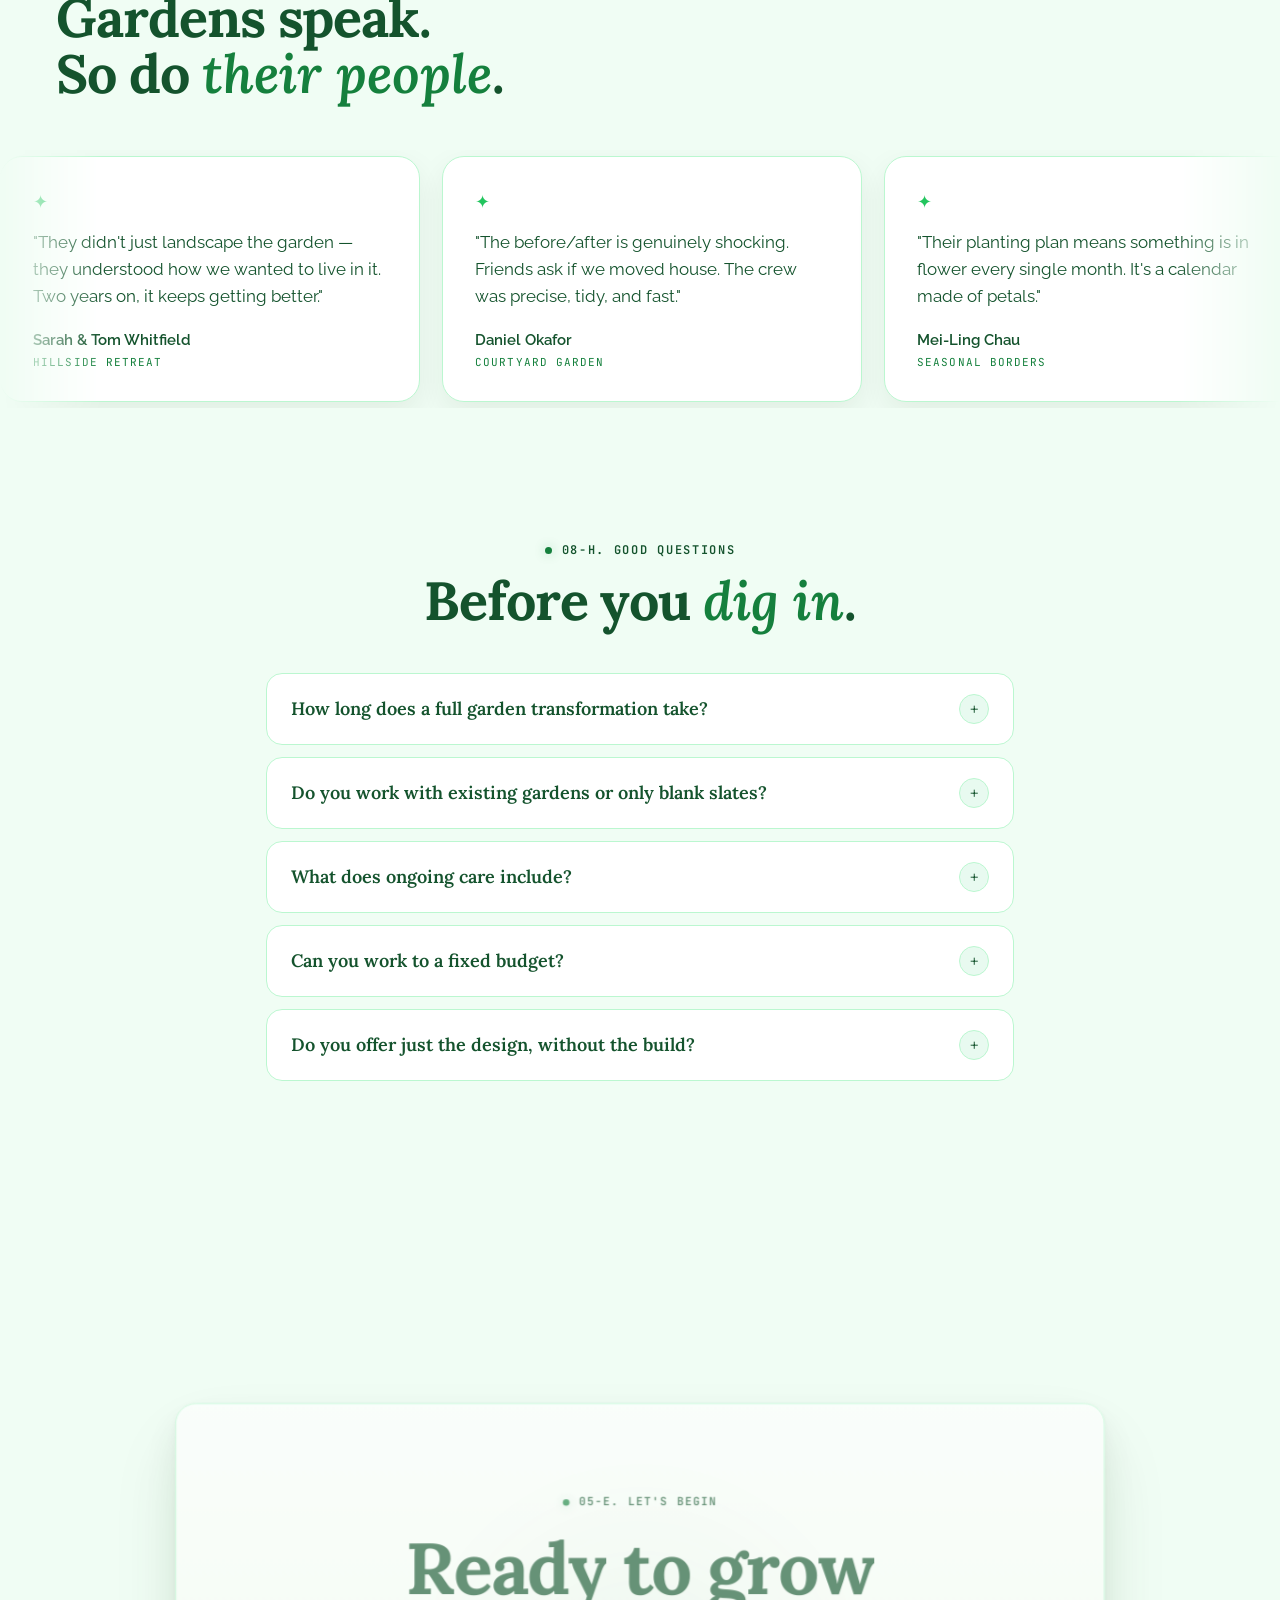
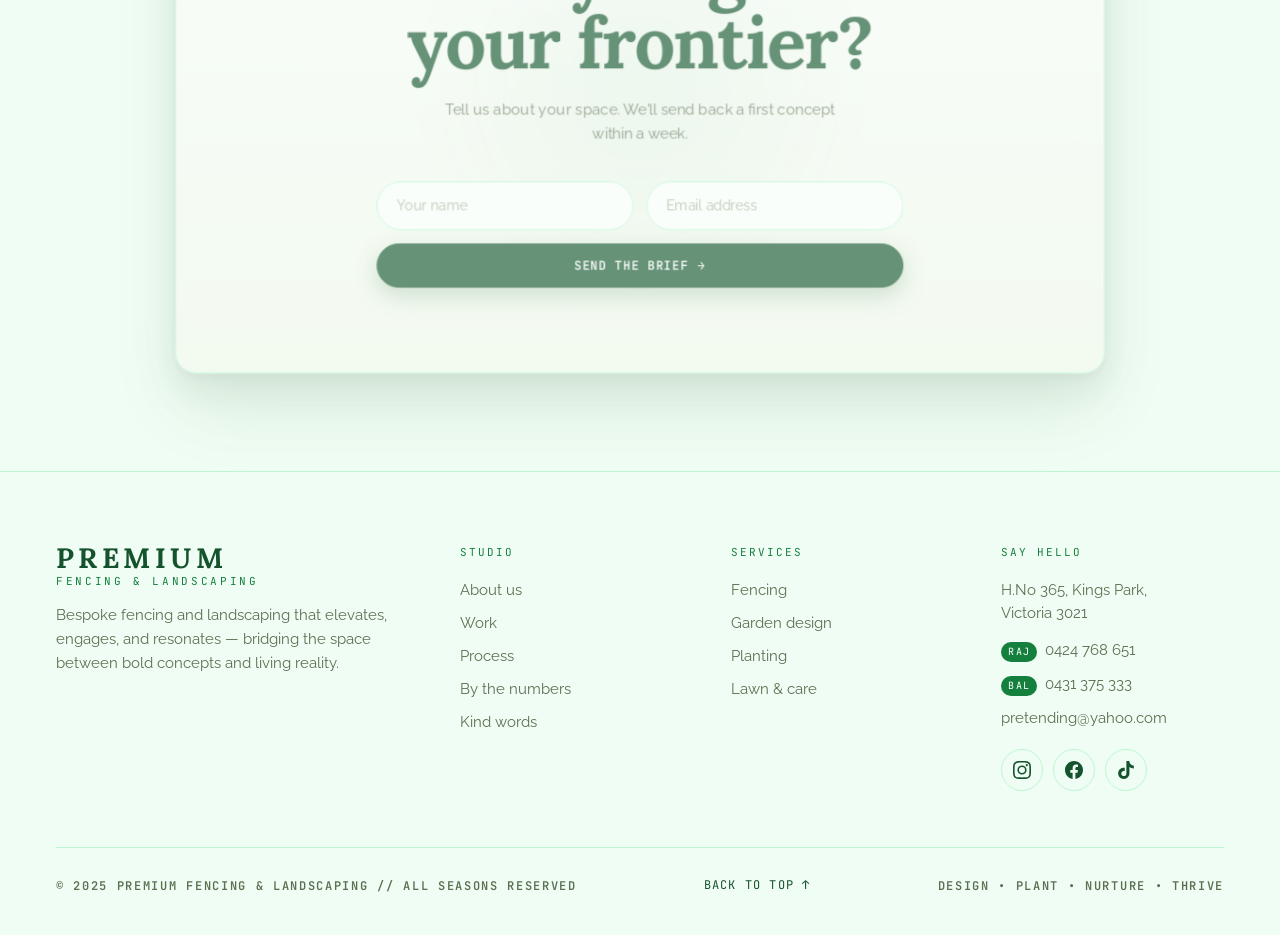
==== commit fd391133: "Vapour-text: particle assemble on hero headline + brand wordmark Adds a vanilla-JS canvas particle e" ====
--- a/index.html
+++ b/index.html
@@ -3,14 +3,14 @@
 <head>
   <meta charset="UTF-8" />
   <meta name="viewport" content="width=device-width, initial-scale=1.0" />
-  <meta name="theme-color" content="#eaf3df" media="(prefers-color-scheme: light)" />
-  <meta name="theme-color" content="#1d4d20" media="(prefers-color-scheme: dark)" />
+  <meta name="theme-color" content="#F0FDF4" media="(prefers-color-scheme: light)" />
+  <meta name="theme-color" content="#14532D" media="(prefers-color-scheme: dark)" />
   <title>Premium Fencing & Landscaping — Melbourne</title>
   <meta name="description" content="Premium Fencing & Landscaping crafts living spaces that elevate, engage, and resonate. Fencing, garden design, planting and care across Melbourne — engineered like a frontier." />
 
   <link rel="preconnect" href="https://fonts.googleapis.com" />
   <link rel="preconnect" href="https://fonts.gstatic.com" crossorigin />
-  <link href="https://fonts.googleapis.com/css2?family=Inter:wght@300;400;500;600;700&family=Fraunces:ital,opsz,wght@1,9..144,400;1,9..144,600&family=JetBrains+Mono:wght@500;600&display=swap" rel="stylesheet" />
+  <link href="https://fonts.googleapis.com/css2?family=Lora:ital,wght@0,400;0,500;0,600;0,700;1,400;1,600&family=Raleway:wght@300;400;500;600;700&family=JetBrains+Mono:wght@500;600&display=swap" rel="stylesheet" />
 
   <!-- Social / SEO -->
   <meta property="og:type" content="website" />
@@ -40,7 +40,7 @@
   }
   </script>
 
-  <link rel="stylesheet" href="styles.css" />
+  <link rel="stylesheet" href="styles.css?v=3" />
 </head>
 <body>
   <a class="skip-link" href="#main">Skip to content</a>
@@ -71,7 +71,6 @@
   <!-- ============ FLOATING BACKGROUND LAYER ============ -->
   <div class="bg-field" aria-hidden="true">
     <span class="orb orb--1"></span>
-    <span class="orb orb--2"></span>
     <span class="orb orb--3"></span>
   </div>
 
@@ -380,13 +379,76 @@
 
   <!-- ============ OUR WORK — IMAGE GALLERY ============ -->
   <section class="work reveal-section" id="gallery">
-    <div class="orbit" id="workOrbit">
-      <div class="orbit__center">
+    <div class="work__head">
+      <div>
         <p class="label"><span class="label__dot"></span> 05-E. OUR WORK</p>
         <h2 class="work__title">Inspired by nature,<br />designed <em>for you</em>.</h2>
-        <a href="showcase.html" class="btn btn--ghost orbit__cta">Enter the showcase →</a>
-      </div>
-      <div class="orbit__field work__grid" aria-label="Selected projects">
+      </div>
+      <a href="showcase.html" class="btn btn--ghost">Enter the showcase →</a>
+    </div>
+
+    <!-- ── Shuffle deck ─────────────────────────────────── -->
+    <div class="shuffle-wrap" aria-label="Project photos — click any card to feature it">
+      <div class="shuffle-deck" id="shuffleDeck">
+        <!-- card 0 -->
+        <div class="scard" data-idx="0">
+          <div class="scard__photo"><span class="scard__tag">Landscaping</span></div>
+          <div class="scard__body">
+            <p class="scard__num">01</p>
+            <p class="scard__title">Tiered Planter Boxes</p>
+            <small class="scard__sub">Feature garden &amp; lighting</small>
+          </div>
+        </div>
+        <!-- card 1 -->
+        <div class="scard" data-idx="1">
+          <div class="scard__photo"><span class="scard__tag">Landscaping</span></div>
+          <div class="scard__body">
+            <p class="scard__num">02</p>
+            <p class="scard__title">Sleeper Retaining &amp; Lawn</p>
+            <small class="scard__sub">Front-yard transformation</small>
+          </div>
+        </div>
+        <!-- card 2 -->
+        <div class="scard" data-idx="2">
+          <div class="scard__photo"><span class="scard__tag scard__tag--fence">Fencing</span></div>
+          <div class="scard__body">
+            <p class="scard__num">03</p>
+            <p class="scard__title">Colorbond &amp; Garden Beds</p>
+            <small class="scard__sub">Privacy fence &amp; planting</small>
+          </div>
+        </div>
+        <!-- card 3 -->
+        <div class="scard" data-idx="3">
+          <div class="scard__photo"><span class="scard__tag">Landscaping</span></div>
+          <div class="scard__body">
+            <p class="scard__num">04</p>
+            <p class="scard__title">Turf &amp; Driveway</p>
+            <small class="scard__sub">Lawn &amp; concrete edging</small>
+          </div>
+        </div>
+        <!-- card 4 -->
+        <div class="scard" data-idx="4">
+          <div class="scard__photo"><span class="scard__tag scard__tag--fence">Fencing</span></div>
+          <div class="scard__body">
+            <p class="scard__num">05</p>
+            <p class="scard__title">Aluminium Slat Gates</p>
+            <small class="scard__sub">Custom driveway entrance</small>
+          </div>
+        </div>
+        <!-- card 5 -->
+        <div class="scard" data-idx="5">
+          <div class="scard__photo"><span class="scard__tag scard__tag--fence">Fencing</span></div>
+          <div class="scard__body">
+            <p class="scard__num">06</p>
+            <p class="scard__title">Timber Paling Fence</p>
+            <small class="scard__sub">Boundary &amp; side access</small>
+          </div>
+        </div>
+      </div>
+      <p class="shuffle-hint" aria-hidden="true">click any card to bring it forward</p>
+    </div>
+
+    <div class="work__grid">
       <!-- Feature tile -->
       <figure class="shot shot--feature reveal-img" style="--d:0s"
         data-full="assets/tiered-planter-boxes.jpg" data-title="Tiered Planter Boxes" data-sub="Feature garden &amp; lighting" data-tag="Landscaping"
@@ -465,7 +527,6 @@
         </figcaption>
         <span class="shot__cta" aria-hidden="true">View project →</span>
       </figure>
-      </div>
     </div>
   </section>
 
@@ -669,8 +730,10 @@
   <script src="hero.js" defer></script>
   <script src="main.js" defer></script>
   <script src="cards.js" defer></script>
-  <script src="orbit.js" defer></script>
+  <script src="focal-cta.js" defer></script>
+  <script src="shuffle-gallery.js" defer></script>
   <script src="headlines.js" defer></script>
+  <script src="vapour-text.js?v=6" defer></script>
   <script src="cursor.js" defer></script>
   <script src="transition.js" defer></script>
 </body>
--- a/styles.css
+++ b/styles.css
@@ -5,29 +5,29 @@
    ========================================================= */
 
 :root {
-  /* Light green / sunlit palette */
-  --bg: #eaf3df;            /* soft light-green page background */
-  --bg-2: #f4f9ee;          /* lighter wash for alternating depth */
+  /* Mint-white / forest-green palette — ui-ux-pro-max recommendation */
+  --bg: #F0FDF4;            /* mint white page background */
+  --bg-2: #e8faf0;          /* slightly deeper mint for alternating depth */
   --surface: #ffffff;       /* cards */
-  --text: #16310f;          /* deep green-black */
+  --text: #14532D;          /* forest green-black */
   --text-dim: #5d6f52;      /* muted sage */
-  --border: #d4e3c4;        /* light green border */
-
-  --accent: #3a8f3a;        /* primary garden green */
-  --accent-deep: #1f5a26;   /* deep green (bands) */
-  --accent-soft: #7dd66a;   /* fresh lime accent */
-  --accent-glow: rgba(58, 143, 58, 0.32);
+  --border: #BBF7D0;        /* light mint border */
+
+  --accent: #15803D;        /* primary forest green */
+  --accent-deep: #14532D;   /* deep forest green (bands) */
+  --accent-soft: #22C55E;   /* fresh bright green accent */
+  --accent-glow: rgba(21, 128, 61, 0.32);
 
   --sun: #fbe7a6;           /* warm sunlight */
-  --sun-deep: #f3c969;
+  --sun-deep: #f3c969;      /* gold CTA */
 
   /* Dark band (stats) */
-  --band: #1d4d20;
-  --band-text: #eaf3df;
-
-  --font-display: "Inter", system-ui, -apple-system, sans-serif;
-  --font-serif: "Fraunces", "Georgia", serif;   /* italic accents in display type */
-  --font-body: "Inter", system-ui, -apple-system, sans-serif;
+  --band: #14532D;
+  --band-text: #F0FDF4;
+
+  --font-display: "Lora", "Georgia", serif;
+  --font-serif: "Lora", "Georgia", serif;       /* italic accents in display type */
+  --font-body: "Raleway", system-ui, -apple-system, sans-serif;
   --font-mono: "JetBrains Mono", ui-monospace, "SFMono-Regular", monospace;
 
   --section-pad: clamp(72px, 10vw, 140px);
@@ -147,12 +147,9 @@
 .orb { position: absolute; border-radius: 50%; filter: blur(90px); opacity: 0.45; }
 .orb--1 { width: 46vw; height: 46vw; left: -12vw; top: -10vw;
   background: radial-gradient(circle, rgba(125,214,106,0.55), transparent 70%); animation: drift1 26s var(--ease) infinite; }
-.orb--2 { width: 40vw; height: 40vw; right: -14vw; top: 36vh;
-  background: radial-gradient(circle, rgba(251,231,166,0.6), transparent 70%); animation: drift2 32s var(--ease) infinite; }
 .orb--3 { width: 36vw; height: 36vw; left: 28vw; bottom: -16vw;
   background: radial-gradient(circle, rgba(58,143,58,0.3), transparent 70%); animation: drift1 30s var(--ease) infinite reverse; }
 @keyframes drift1 { 0%,100%{transform:translate(0,0)} 50%{transform:translate(6vw,4vw)} }
-@keyframes drift2 { 0%,100%{transform:translate(0,0)} 50%{transform:translate(-5vw,-4vw)} }
 /* Film grain — fixed full-screen, self-contained SVG noise, barely-there */
 .grain {
   position: fixed; inset: -20%; z-index: 90; pointer-events: none;
@@ -278,6 +275,23 @@
 .nav__links a.is-active::after { width: 100%; }
 .nav__cta { --pad-y: 10px; --pad-x: 18px; }
 
+/* ---- Nav over the hero video (index, before scroll) ----
+   The dim sage links and dark wordmark wash out against the bright sky in the
+   hero video. Darken the strip with a soft top scrim and lift text to white;
+   once scrolled, the glass `.is-scrolled` state above takes back over. Scoped
+   to pages with the index `.hero` so About's light hero keeps its dark text. */
+body:has(.hero) .nav:not(.is-scrolled)::before {
+  content: ""; position: absolute; inset: 0; z-index: -1; pointer-events: none;
+  background: linear-gradient(to bottom, rgba(10, 24, 8, 0.5), rgba(10, 24, 8, 0));
+}
+body:has(.hero) .nav:not(.is-scrolled) .nav__links a { color: rgba(255, 255, 255, 0.9); }
+body:has(.hero) .nav:not(.is-scrolled) .nav__links a:hover,
+body:has(.hero) .nav:not(.is-scrolled) .nav__links a.is-active { color: #fff; }
+body:has(.hero) .nav:not(.is-scrolled) .brand__name { color: #fff; }
+body:has(.hero) .nav:not(.is-scrolled) .brand__sub { color: rgba(255, 255, 255, 0.82); }
+body:has(.hero) .nav:not(.is-scrolled) .brand__rail,
+body:has(.hero) .nav:not(.is-scrolled) .brand__picket { stroke: #fff; }
+
 /* Burger — hidden on desktop */
 .nav__burger {
   display: none; flex-direction: column; justify-content: center; gap: 6px;
@@ -331,6 +345,7 @@
   animation: kenburns 32s ease-in-out infinite alternate;
 }
 .hero__video.is-ready { opacity: 1; }
+.hero__video.is-still { animation-play-state: paused; } /* freeze Ken Burns when the clip ends */
 .hero__photo {
   position: absolute; inset: 0; width: 100%; height: 100%;
   object-fit: cover; object-position: center; z-index: 0;
@@ -340,6 +355,7 @@
   animation: kenburns 26s ease-in-out infinite alternate;
 }
 .hero__photo.is-missing { opacity: 0; } /* fall back to gradient if no file */
+.hero__photo.is-hidden  { opacity: 0; } /* poster fades out once the video is playing */
 @keyframes kenburns {
   0%   { transform: scale(1.06) translate(0, 0); }
   100% { transform: scale(1.2) translate(-2.5%, -2%); }
@@ -399,6 +415,19 @@
   from { opacity: 0; transform: translateY(26px); filter: blur(9px); }
   to   { opacity: 1; transform: translateY(0);    filter: blur(0);   }
 }
+
+/* ---- Vapour-text takeover (vapour-text.js) ----
+   When the JS particle assemble is active it owns the reveal, so neutralize the
+   CSS cine-reveal / brand reveal to avoid double-animating. The module reveals
+   the real, crisp text via .vt-show once particles have settled. */
+.hero__title.vt .cine-line {
+  animation: none !important;
+  transform: none; filter: none; opacity: 0;
+}
+.cine-line.vt-show { opacity: 1; }
+.brand__word.vt-hide { opacity: 0; }
+.brand__word.vt-show { opacity: 1; }
+.vapor-canvas { position: absolute; pointer-events: none; z-index: 2; }
 
 .hero__lede {
   margin: 32px 0 0; max-width: 520px;
@@ -773,6 +802,16 @@
    INTERACTIVE CTA
    ========================================================= */
 .cta { padding: var(--section-pad) clamp(20px, 5vw, 56px); max-width: 1100px; margin: 0 auto; }
+/* Scroll-bloom layer — owned solely by focal-cta.js (no transition, no :hover
+   rule) so it never collides with the pointer-follow #ctaGlow. Sits behind the
+   card content (z-index 1) and is clipped by .cta__card's overflow:hidden. */
+.cta__bloom {
+  position: absolute; left: 50%; top: 50%; z-index: 1; pointer-events: none;
+  width: 620px; height: 620px; border-radius: 50%;
+  background: radial-gradient(circle, var(--accent-glow), transparent 65%);
+  filter: blur(50px); transform: translate(-50%, -50%); opacity: 0; will-change: opacity, transform;
+}
+@media (prefers-reduced-motion: reduce) { .cta__bloom { display: none; } }
 .cta__card {
   position: relative; overflow: hidden; border: 1px solid var(--border); border-radius: var(--radius-lg);
   padding: clamp(40px, 7vw, 96px) clamp(28px, 6vw, 80px);
@@ -867,6 +906,12 @@
 .faq__item[open] .faq__marker { transform: rotate(45deg); background: var(--accent-deep); color: #fff; border-color: var(--accent-deep); }
 .faq__item p { padding: 0 24px 22px; color: var(--text-dim); max-width: 62ch; animation: faqIn .45s var(--ease); }
 @keyframes faqIn { from { opacity: 0; transform: translateY(-6px); } to { opacity: 1; transform: none; } }
+/* When JS (main.js) enhances the FAQ, GSAP drives the reveal — drop the CSS
+   auto-fade, and flip the marker back the moment a panel starts closing. */
+.faq--js .faq__item p { animation: none; }
+.faq--js .faq__item.is-closing .faq__marker {
+  transform: rotate(0); background: var(--bg-2); color: var(--accent-deep); border-color: var(--border);
+}
 
 /* =========================================================
    FOOTER
@@ -940,6 +985,92 @@
 .work__head .label { margin-bottom: 16px; }
 .work__title { font-family: var(--font-display); font-weight: 700; font-size: clamp(28px, 4.2vw, 56px); line-height: 1.04; letter-spacing: -0.02em; color: var(--text); }
 
+/* =========================================================
+   SHUFFLE DECK — drag-to-cycle project cards
+   ========================================================= */
+.shuffle-wrap {
+  display: flex; flex-direction: column; align-items: center;
+  gap: 32px; margin-bottom: clamp(56px, 8vw, 96px);
+}
+
+/* Playing-card fan — all 6 cards share one anchor point.
+   GSAP rotates each around 'center bottom', spreading left like a hand of cards.
+   Slot 0 = back-left (most rotated), slot 5 = front-right (nearly upright). */
+.shuffle-deck {
+  position: relative;
+  width: min(920px, 100%); height: 510px;
+  margin: 0 auto;
+  overflow: visible; /* let shadows and hover-lift escape the box */
+}
+
+.scard {
+  position: absolute;
+  width: 280px; height: 400px;
+  left: 55%;   /* anchor sits right-of-centre so the left-fan has room */
+  top: 40px;   /* headroom for the front card's upward pop */
+  border-radius: var(--radius-lg);
+  background: var(--surface);
+  border: 1px solid var(--border);
+  box-shadow: 0 18px 56px rgba(10,28,10,0.16), 0 4px 14px rgba(10,28,10,0.07);
+  overflow: hidden;
+  display: flex; flex-direction: column;
+  cursor: pointer;
+  user-select: none;
+  will-change: transform, opacity;
+  transition: box-shadow 0.25s var(--ease);
+}
+.scard:hover {
+  box-shadow: 0 28px 72px rgba(10,28,10,0.22), 0 6px 20px rgba(10,28,10,0.10);
+}
+
+.scard__photo {
+  flex: 1; position: relative;
+  background-size: cover; background-position: center;
+  background-color: #d4ecd4;
+}
+
+.scard__tag {
+  position: absolute; top: 14px; left: 14px;
+  font-family: var(--font-mono); font-size: 10px; font-weight: 600;
+  letter-spacing: 0.1em; text-transform: uppercase;
+  padding: 4px 11px; border-radius: 9999px;
+  background: var(--accent); color: #fff;
+}
+.scard__tag--fence { background: var(--accent-deep); }
+
+.scard__body {
+  padding: 16px 18px 20px;
+  border-top: 1px solid var(--border);
+  background: var(--surface);
+}
+.scard__num {
+  font-family: var(--font-mono); font-size: 10px; color: var(--text-dim);
+  letter-spacing: 0.1em; margin-bottom: 5px;
+}
+.scard__title {
+  font-family: var(--font-display); font-size: 16px; font-weight: 700;
+  color: var(--text); line-height: 1.2; margin-bottom: 4px;
+}
+.scard__sub {
+  font-family: var(--font-body); font-size: 12px; color: var(--text-dim);
+}
+
+.shuffle-hint {
+  font-family: var(--font-mono); font-size: 11px; letter-spacing: 0.12em;
+  text-transform: uppercase; color: var(--text-dim);
+  display: flex; align-items: center; gap: 8px;
+}
+.shuffle-hint::before {
+  content: ''; display: inline-block;
+  width: 28px; height: 1px; background: var(--text-dim); opacity: 0.5;
+}
+
+@media (max-width: 700px) {
+  .shuffle-deck { height: 380px; }
+  .scard { width: 210px; height: 310px; left: 52%; top: 30px; }
+  .scard__title { font-size: 13px; }
+}
+
 .work__grid {
   display: grid; grid-template-columns: repeat(3, 1fr); grid-auto-rows: 230px; gap: 18px;
 }
@@ -1039,74 +1170,6 @@
 .reveal-img { clip-path: inset(0 0 100% 0); -webkit-clip-path: inset(0 0 100% 0);
   transition: clip-path 1.1s var(--ease), -webkit-clip-path 1.1s var(--ease); transition-delay: var(--d, 0s); }
 .reveal-img.is-in { clip-path: inset(0 0 0 0); -webkit-clip-path: inset(0 0 0 0); }
-
-/* =========================================================
-   ORBIT — "Our Work" cards orbiting the headline (orbit.js)
-   DEFAULT (no .orbit--ready): plain static grid — the fallback
-   for mobile / reduced-motion / no-JS. orbit.js adds .orbit--ready
-   on desktop to switch into the animated circular layout.
-   ========================================================= */
-.orbit__center { margin-bottom: 40px; }
-.orbit__center .work__title { margin-top: 14px; }
-.orbit__cta { margin-top: 22px; }
-
-.orbit--ready {
-  position: relative; display: grid; place-items: center;
-  min-height: clamp(680px, 92vh, 900px); margin: 0 auto;
-}
-/* centre headline sits above the orbiting cards */
-.orbit--ready .orbit__center {
-  position: absolute; inset: 0; z-index: 3; margin: 0;
-  display: grid; place-content: center; justify-items: center; text-align: center;
-  max-width: 360px; margin-inline: auto; pointer-events: none;
-}
-.orbit--ready .orbit__center > * { pointer-events: auto; }
-
-/* the field is a zero-size anchor at the exact centre */
-.orbit--ready .orbit__field {
-  position: absolute; top: 50%; left: 50%; width: 0; height: 0;
-  display: block; z-index: 2; gap: 0;
-}
-
-/* each card: absolutely centred on the anchor, then offset by polar transform.
-   `translate` (CSS prop) does the self-centring so `transform` is free for the
-   polar motion. RESET state = tucked near centre, scale 0, faded, rotated. */
-.orbit--ready .shot {
-  position: absolute; top: 0; left: 0;
-  width: clamp(118px, 12vw, 166px); height: clamp(152px, 15.5vw, 212px);
-  min-height: 0; grid-row: auto !important; grid-column: auto !important;
-  translate: -50% -50%;
-  transform: translate3d(var(--rx, 0px), var(--ry, 0px), 0) scale(0) rotate(-45deg);
-  opacity: 0; pointer-events: none; box-shadow: var(--shadow-lg);
-  clip-path: none !important; -webkit-clip-path: none !important;
-  transition: transform 1.3s cubic-bezier(0.25, 1, 0.5, 1), opacity 1.1s cubic-bezier(0.25, 1, 0.5, 1);
-  transition-delay: calc(var(--i, 0) * 0.05s);
-  will-change: transform, opacity;
-}
-/* PHASE B — expand to polar positions */
-.orbit--ready.is-expanded .shot {
-  transform: translate3d(var(--ex, 0px), var(--ey, 0px), 0) scale(1) rotate(var(--rot, 0deg));
-  opacity: 1; pointer-events: auto;
-}
-/* PHASE C — collapse into the headline with a dramatic spin */
-.orbit--ready.is-collapsed .shot {
-  transform: translate3d(0px, 0px, 0) scale(0) rotate(var(--rotc, 0deg));
-  opacity: 0; pointer-events: none;
-  transition-delay: calc(var(--ic, 0) * 0.045s);
-}
-/* hover pop without losing the polar position (only while expanded) */
-.orbit--ready.is-expanded .shot:hover {
-  transform: translate3d(var(--ex, 0px), var(--ey, 0px), 0) scale(1.12) rotate(var(--rot, 0deg));
-  z-index: 5; transition-duration: 0.5s;
-}
-/* declutter the small orbit cards */
-.orbit--ready .shot__cta { display: none; }
-.orbit--ready .shot figcaption small { display: none; }
-.orbit--ready .shot__title { font-size: 14px; }
-.orbit--ready .shot--feature .shot__title { font-size: 14px; }
-.orbit--ready .shot__num { font-size: 30px; }
-.orbit--ready .shot--feature .shot__num { font-size: 30px; }
-.orbit--ready .shot__tag { font-size: 10px; }
 
 @media (max-width: 820px) {
   .work__grid { grid-template-columns: repeat(2, 1fr); grid-auto-rows: 190px; }
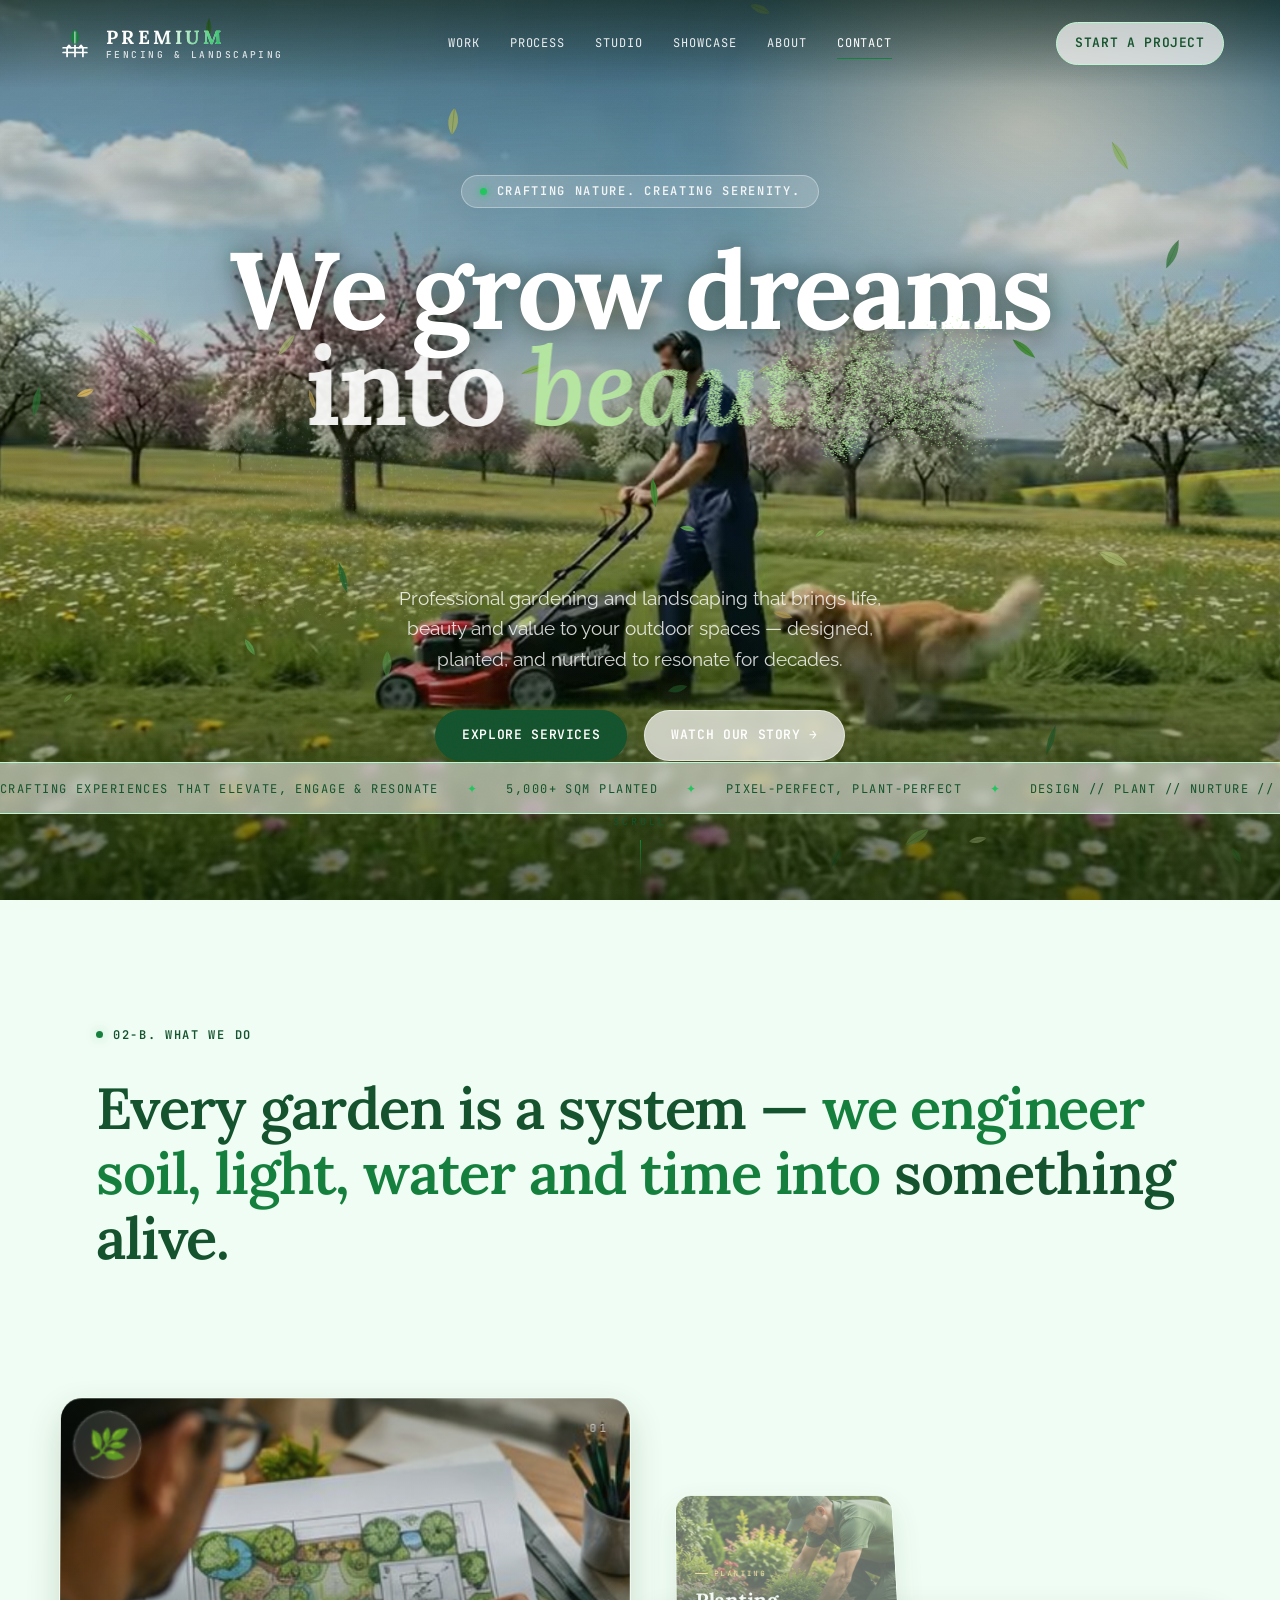
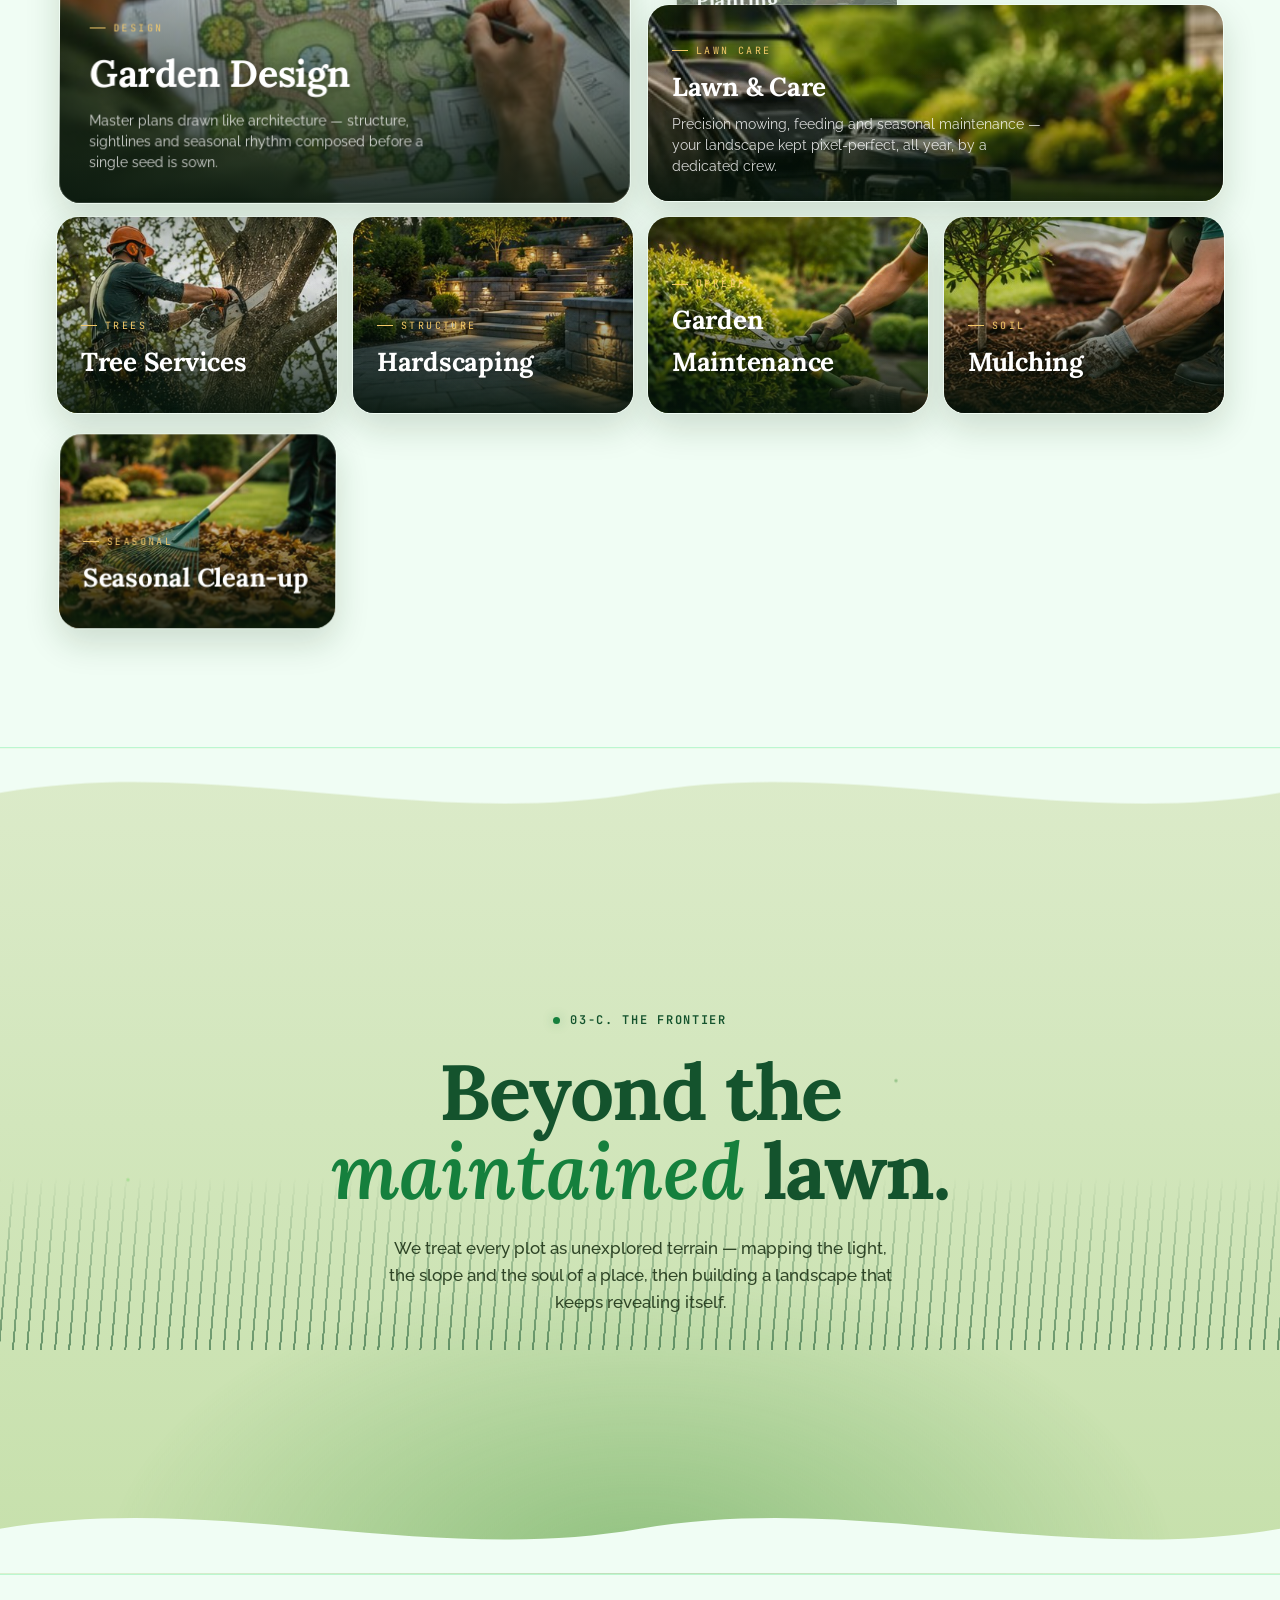
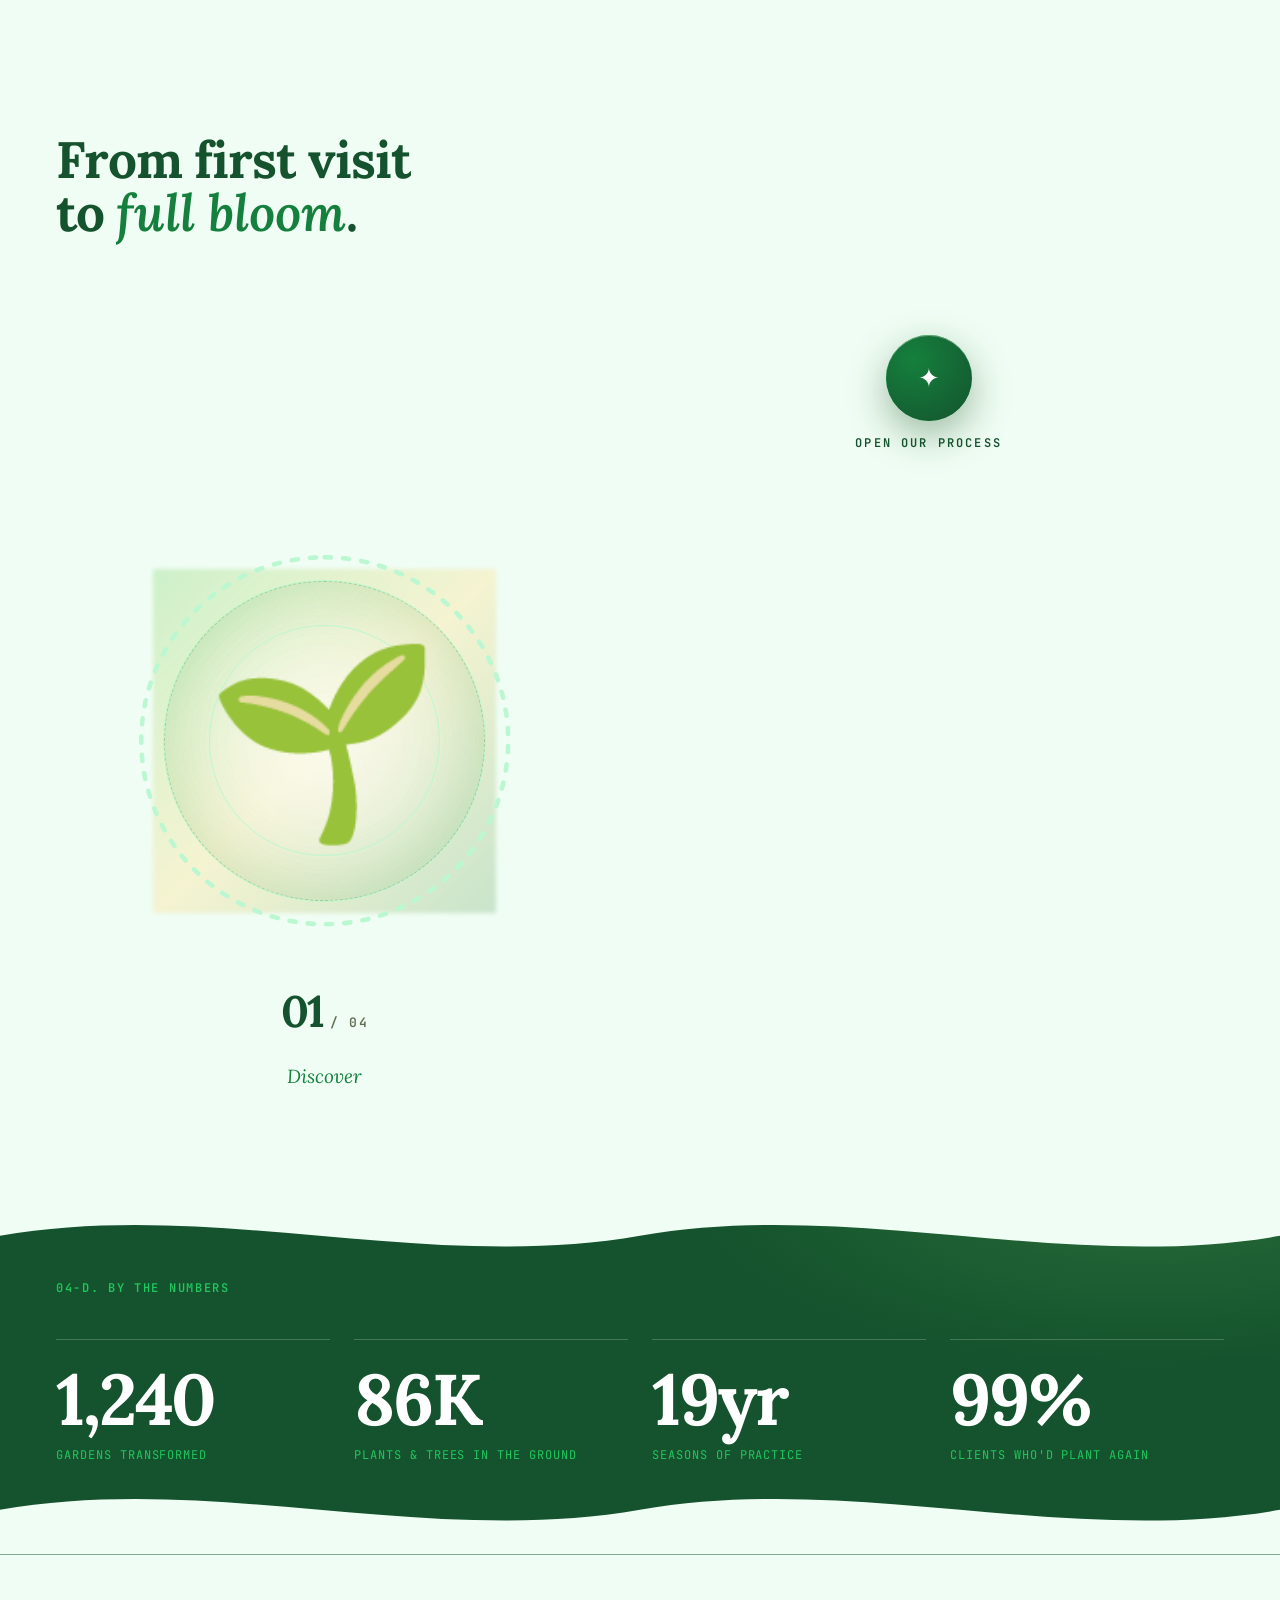
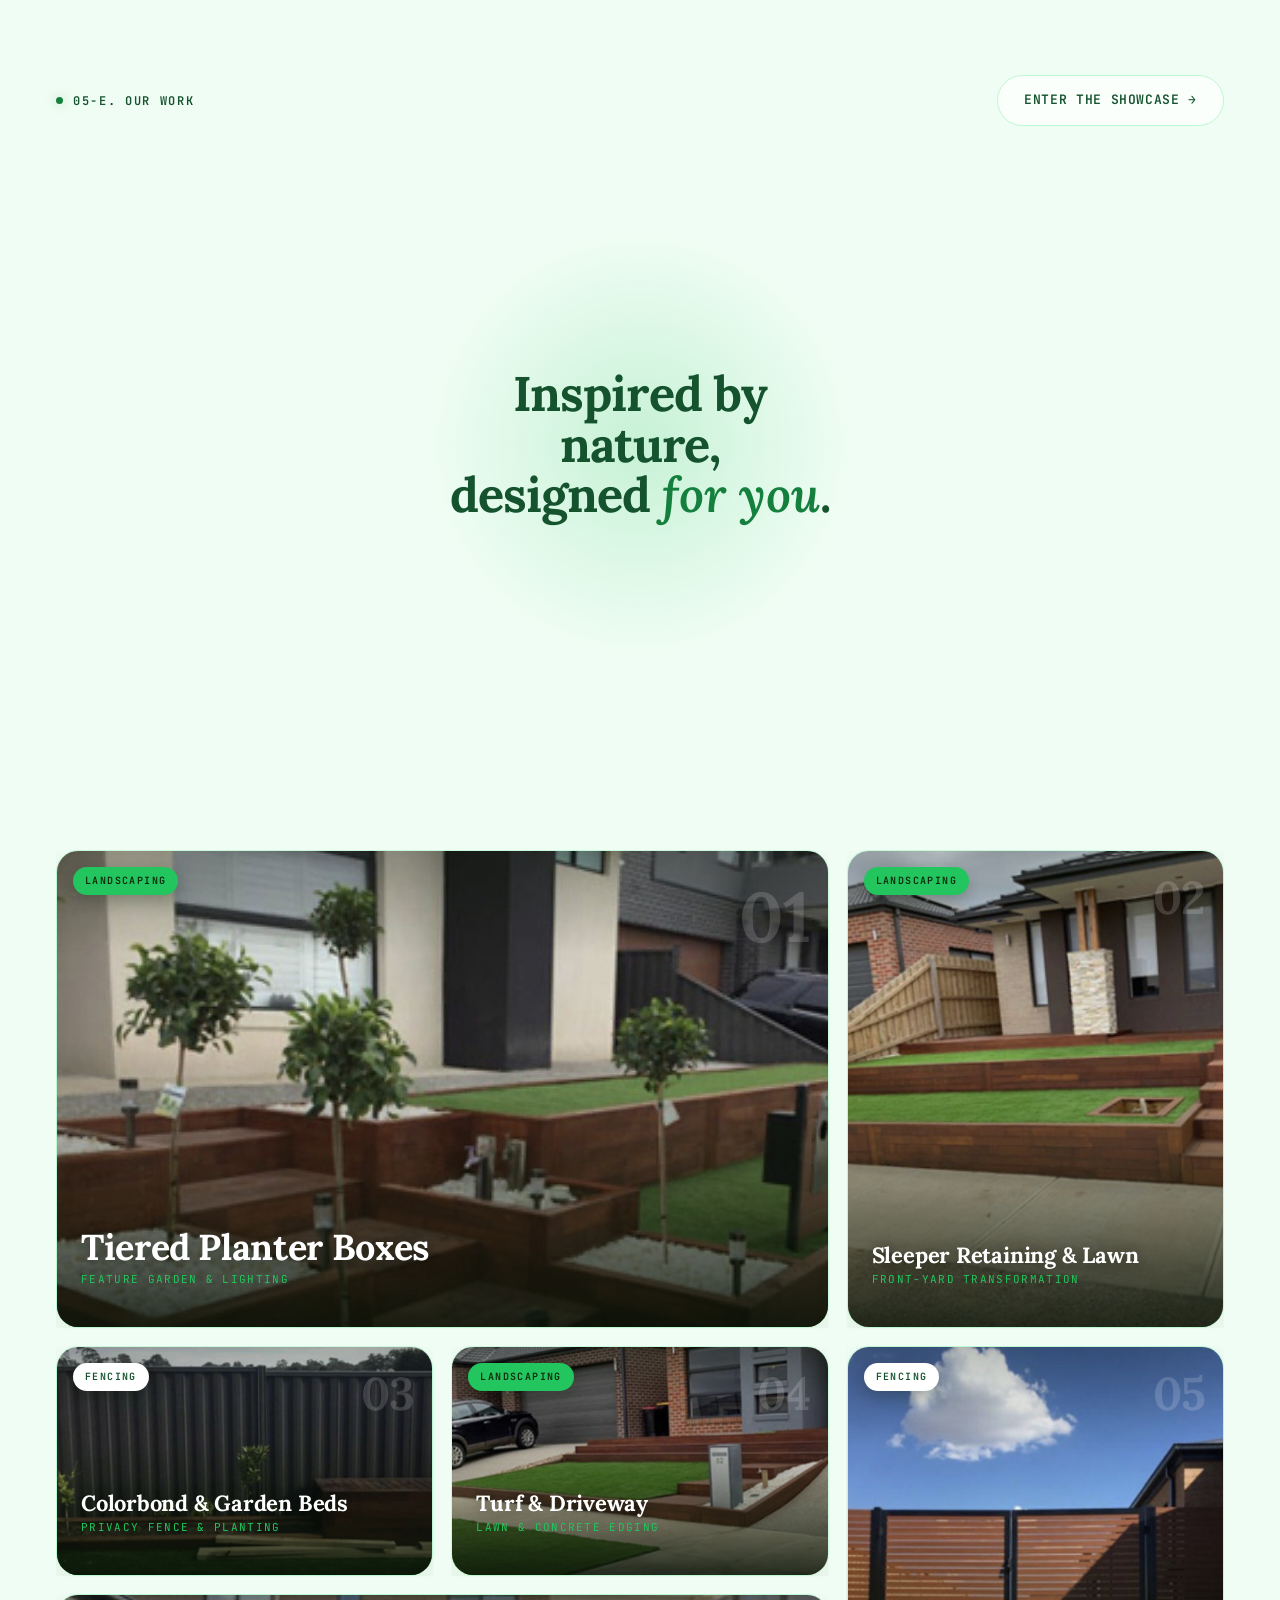
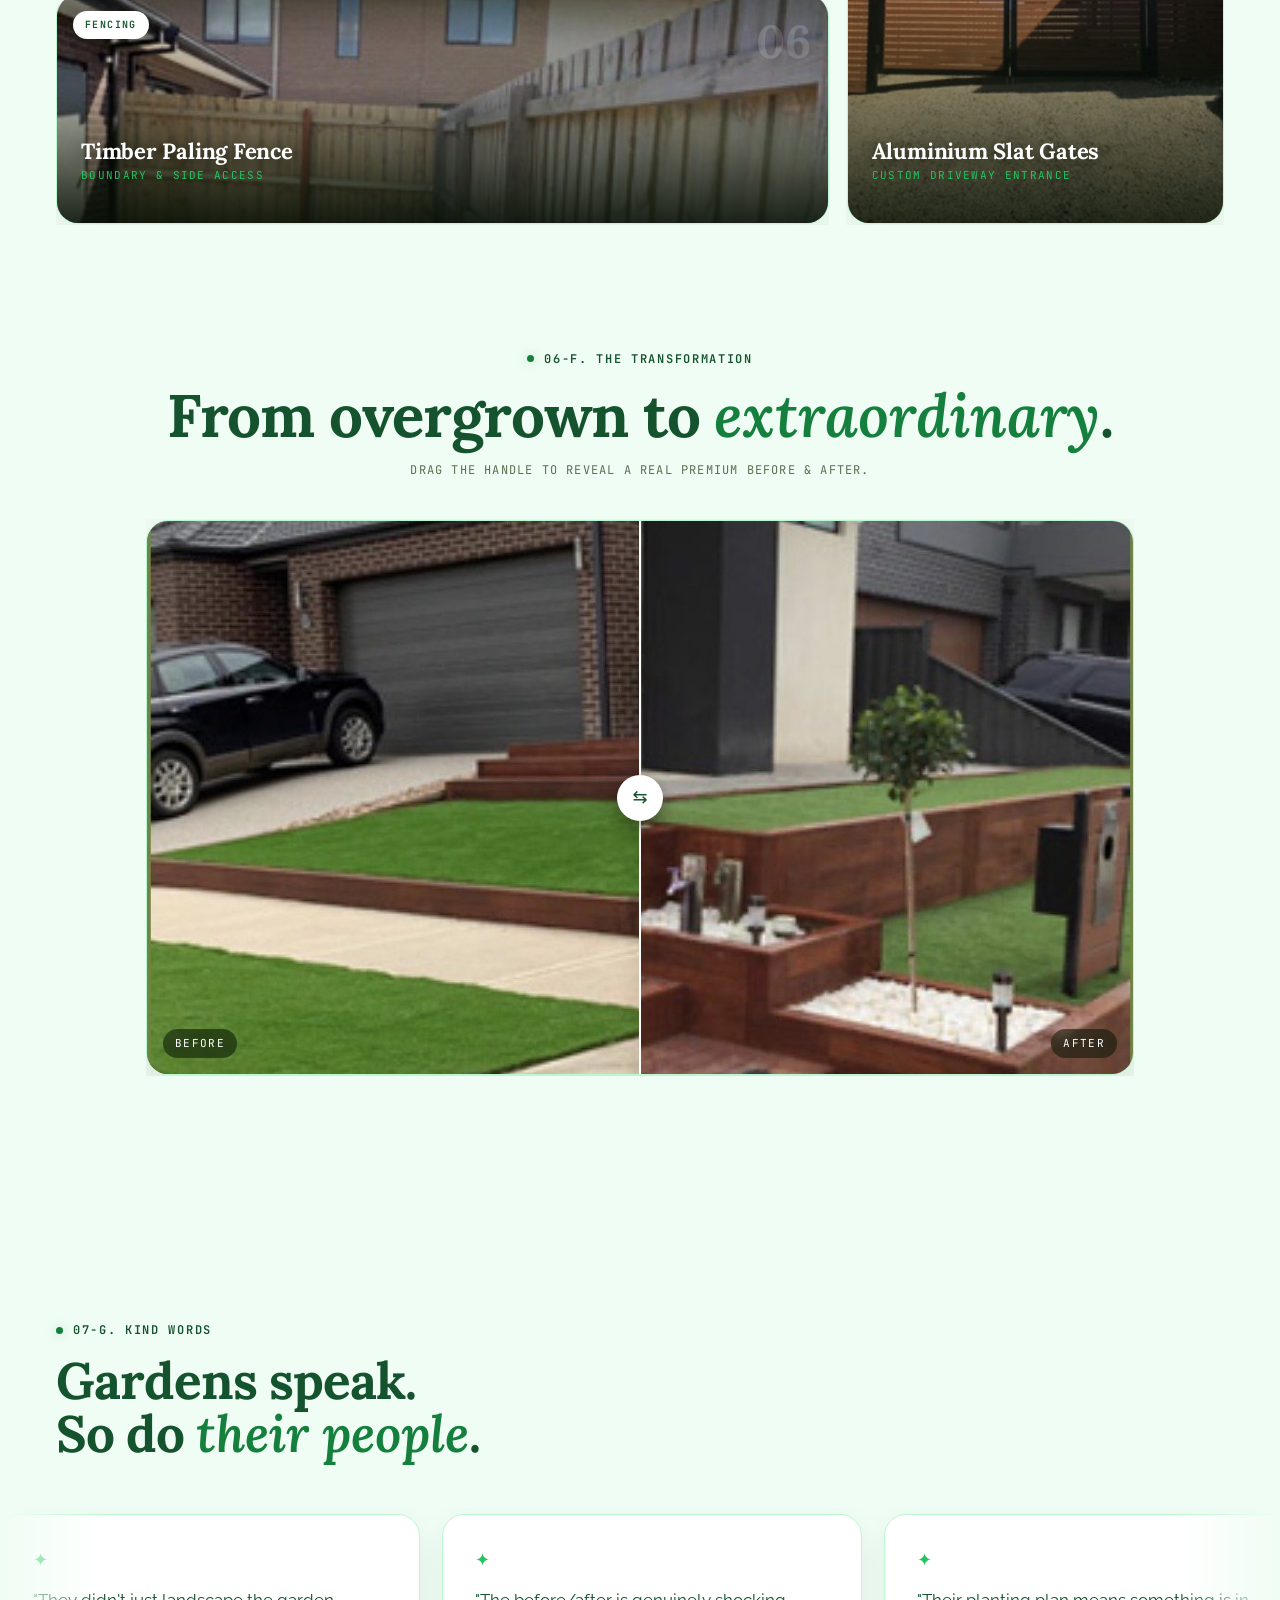
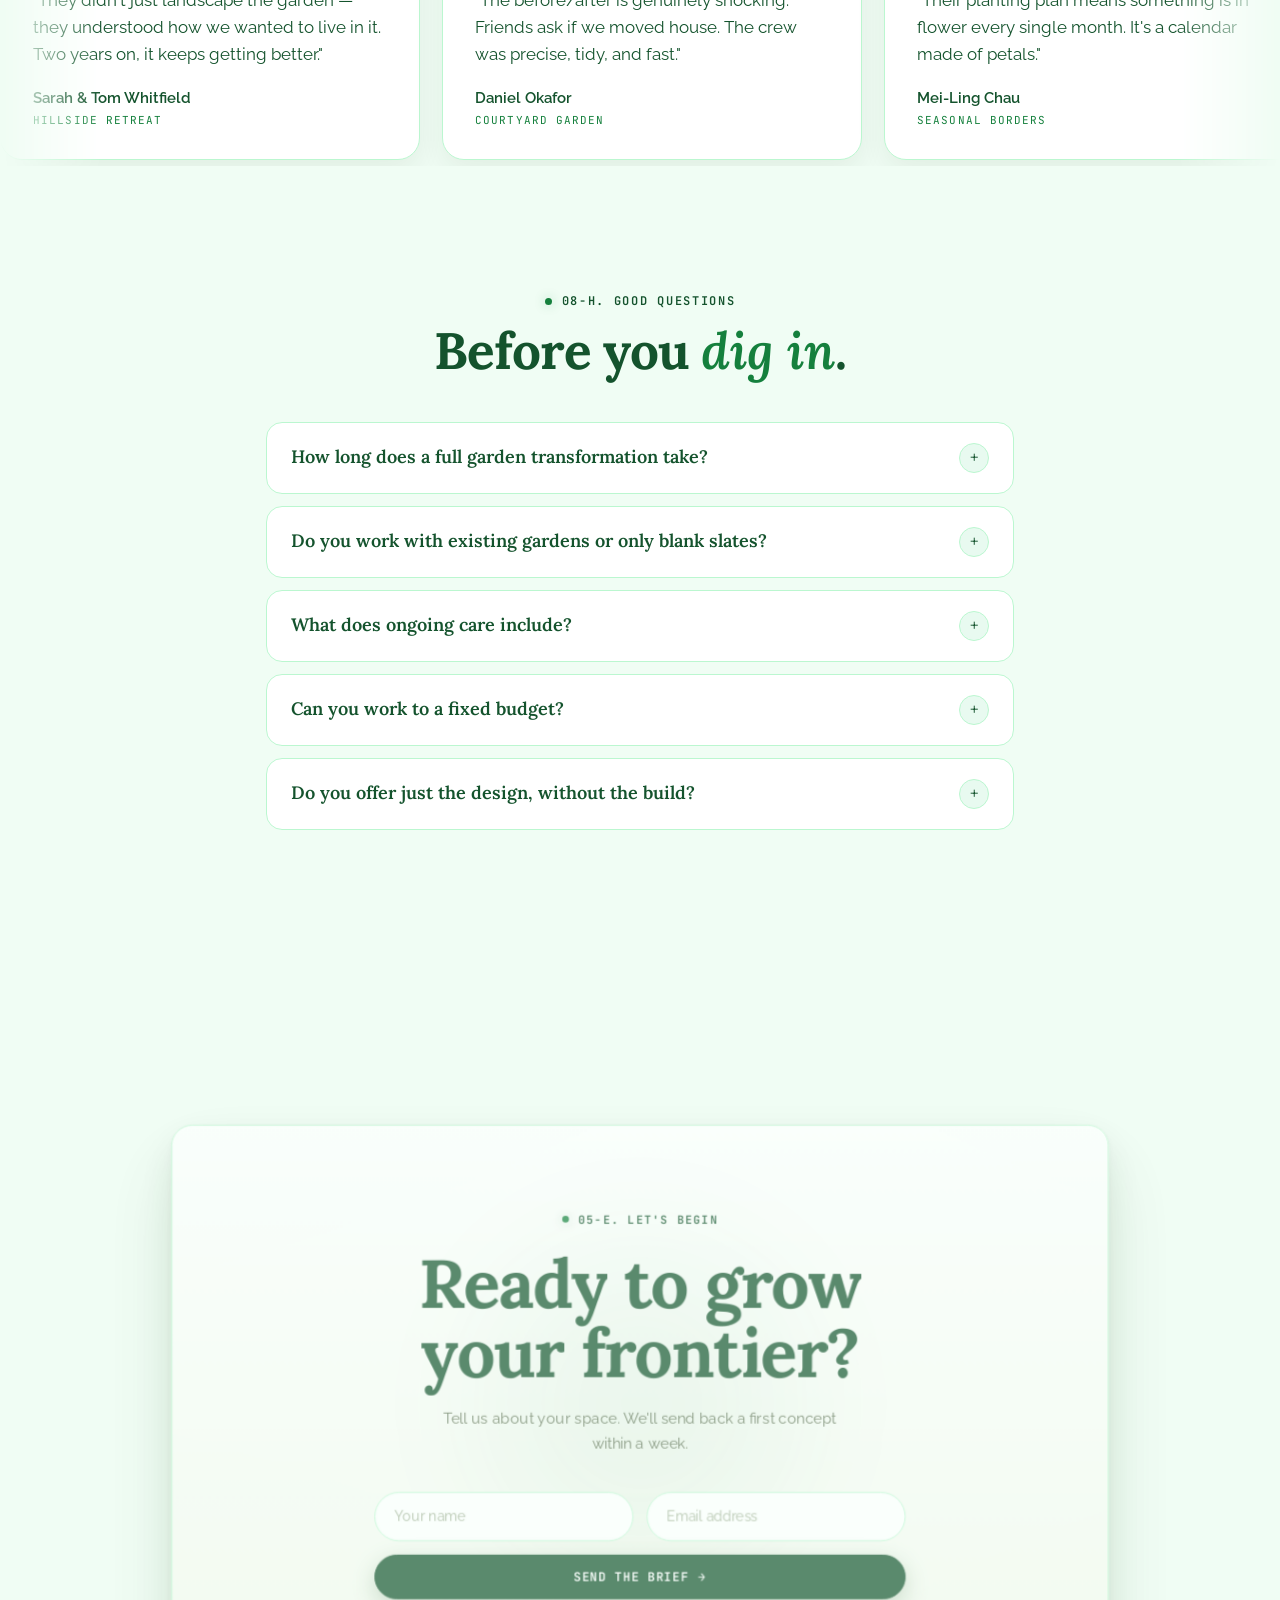
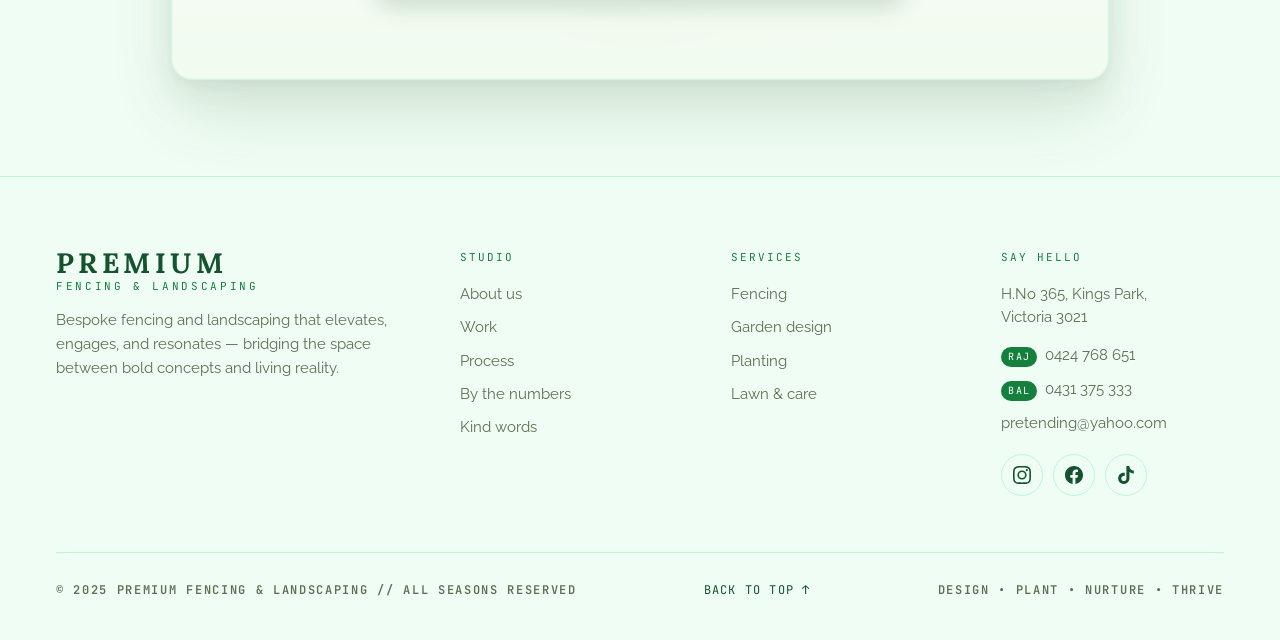
==== commit 1b8015fa: "Services: luxury photo bento + site-wide ~6% zoom-out - "What we do" rebuilt as a 12-card photo bent" ====
--- a/index.html
+++ b/index.html
@@ -40,7 +40,7 @@
   }
   </script>
 
-  <link rel="stylesheet" href="styles.css?v=3" />
+  <link rel="stylesheet" href="styles.css?v=7" />
 </head>
 <body>
   <a class="skip-link" href="#main">Skip to content</a>
@@ -208,39 +208,136 @@
   <!-- ============ BENTO / STAGGER CARDS ============ -->
   <section class="bento reveal-section">
     <div class="bento__grid">
-      <article class="card card--lg stagger" data-tilt>
-        <span class="card__index">001</span>
+      <article class="card card--lg stagger" data-tilt style="--img:url('images/services/01-garden-design.jpg')">
+        <div class="card__media" aria-hidden="true"></div>
+        <span class="card__index">01</span>
         <div class="card__icon">🌿</div>
-        <h3>Garden Design</h3>
-        <p>Master plans drawn like architecture — structure, sightlines and seasonal rhythm composed before a single seed is sown.</p>
-      </article>
-
-      <article class="card stagger" data-tilt>
-        <span class="card__index">002</span>
+        <div class="card__body">
+          <p class="card__eyebrow">Design</p>
+          <h3>Garden Design</h3>
+          <p>Master plans drawn like architecture — structure, sightlines and seasonal rhythm composed before a single seed is sown.</p>
+        </div>
+      </article>
+
+      <article class="card stagger" data-tilt style="--img:url('images/services/02-planting.jpg')">
+        <div class="card__media" aria-hidden="true"></div>
+        <span class="card__index">02</span>
         <div class="card__icon">🪴</div>
-        <h3>Planting</h3>
-        <p>Species selected for your microclimate, layered for year-round texture.</p>
-      </article>
-
-      <article class="card stagger" data-tilt>
-        <span class="card__index">003</span>
+        <div class="card__body">
+          <p class="card__eyebrow">Planting</p>
+          <h3>Planting</h3>
+          <p>Species selected for your microclimate, layered for year-round texture.</p>
+        </div>
+      </article>
+
+      <article class="card stagger" data-tilt style="--img:url('images/services/03-irrigation.jpg')">
+        <div class="card__media" aria-hidden="true"></div>
+        <span class="card__index">03</span>
         <div class="card__icon">💧</div>
-        <h3>Irrigation</h3>
-        <p>Smart, low-waste water systems tuned to each zone automatically.</p>
-      </article>
-
-      <article class="card card--wide stagger" data-tilt>
-        <span class="card__index">004</span>
+        <div class="card__body">
+          <p class="card__eyebrow">Water</p>
+          <h3>Irrigation</h3>
+          <p>Smart, low-waste water systems tuned to each zone automatically.</p>
+        </div>
+      </article>
+
+      <article class="card card--wide stagger" data-tilt style="--img:url('images/services/04-lawn-care.jpg')">
+        <div class="card__media" aria-hidden="true"></div>
+        <span class="card__index">04</span>
+        <div class="card__icon">🌱</div>
+        <div class="card__body">
+          <p class="card__eyebrow">Lawn Care</p>
+          <h3>Lawn &amp; Care</h3>
+          <p>Precision mowing, feeding and seasonal maintenance — your landscape kept pixel-perfect, all year, by a dedicated crew.</p>
+        </div>
+      </article>
+
+      <article class="card stagger" data-tilt style="--img:url('images/services/05-tree-services.jpg')">
+        <div class="card__media" aria-hidden="true"></div>
+        <span class="card__index">05</span>
+        <div class="card__icon">🌳</div>
+        <div class="card__body">
+          <p class="card__eyebrow">Trees</p>
+          <h3>Tree Services</h3>
+          <p>Mature specimens sourced and placed; established trees pruned and cared for.</p>
+        </div>
+      </article>
+
+      <article class="card stagger" data-tilt style="--img:url('images/services/06-hardscaping.jpg')">
+        <div class="card__media" aria-hidden="true"></div>
+        <span class="card__index">06</span>
+        <div class="card__icon">🧱</div>
+        <div class="card__body">
+          <p class="card__eyebrow">Structure</p>
+          <h3>Hardscaping</h3>
+          <p>Paving, steps and retaining walls built to last generations.</p>
+        </div>
+      </article>
+
+      <article class="card stagger" data-tilt style="--img:url('images/services/07-maintenance.jpg')">
+        <div class="card__media" aria-hidden="true"></div>
+        <span class="card__index">07</span>
+        <div class="card__icon">🧤</div>
+        <div class="card__body">
+          <p class="card__eyebrow">Upkeep</p>
+          <h3>Garden Maintenance</h3>
+          <p>Ongoing care that keeps every bed sharp, healthy and thriving.</p>
+        </div>
+      </article>
+
+      <article class="card stagger" data-tilt style="--img:url('images/services/08-mulching.jpg')">
+        <div class="card__media" aria-hidden="true"></div>
+        <span class="card__index">08</span>
+        <div class="card__icon">🍂</div>
+        <div class="card__body">
+          <p class="card__eyebrow">Soil</p>
+          <h3>Mulching</h3>
+          <p>Soil enriched and protected — moisture locked in, weeds kept out.</p>
+        </div>
+      </article>
+
+      <article class="card stagger" data-tilt style="--img:url('images/services/09-seasonal-cleanup.jpg')">
+        <div class="card__media" aria-hidden="true"></div>
+        <span class="card__index">09</span>
+        <div class="card__icon">🧹</div>
+        <div class="card__body">
+          <p class="card__eyebrow">Seasonal</p>
+          <h3>Seasonal Clean-up</h3>
+          <p>Spring and autumn resets that reveal the garden anew.</p>
+        </div>
+      </article>
+
+      <article class="card stagger" data-tilt style="--img:url('images/services/10-lighting.jpg')">
+        <div class="card__media" aria-hidden="true"></div>
+        <span class="card__index">10</span>
+        <div class="card__icon">💡</div>
+        <div class="card__body">
+          <p class="card__eyebrow">Ambience</p>
+          <h3>Landscape Lighting</h3>
+          <p>Low-voltage lighting that lets the garden glow after dark.</p>
+        </div>
+      </article>
+
+      <article class="card stagger" data-tilt style="--img:url('images/services/11-garden-beds.jpg')">
+        <div class="card__media" aria-hidden="true"></div>
+        <span class="card__index">11</span>
+        <div class="card__icon">🌸</div>
+        <div class="card__body">
+          <p class="card__eyebrow">Colour</p>
+          <h3>Garden Beds</h3>
+          <p>Sculpted borders and beds layered for colour through every season.</p>
+        </div>
+      </article>
+
+      <article class="card stagger" data-tilt style="--img:url('images/services/12-hedging-pruning.jpg')">
+        <div class="card__media" aria-hidden="true"></div>
+        <span class="card__index">12</span>
         <div class="card__icon">✂️</div>
-        <h3>Lawn &amp; Care</h3>
-        <p>Precision mowing, feeding and seasonal maintenance — your landscape kept pixel-perfect, all year, by a dedicated crew.</p>
-      </article>
-
-      <article class="card stagger" data-tilt>
-        <span class="card__index">005</span>
-        <div class="card__icon">🌳</div>
-        <h3>Trees</h3>
-        <p>Mature specimen trees sourced, placed and established with care.</p>
+        <div class="card__body">
+          <p class="card__eyebrow">Form</p>
+          <h3>Hedging &amp; Pruning</h3>
+          <p>Crisp, architectural lines shaped by a practised hand.</p>
+        </div>
       </article>
     </div>
   </section>
@@ -379,17 +476,18 @@
 
   <!-- ============ OUR WORK — IMAGE GALLERY ============ -->
   <section class="work reveal-section" id="gallery">
-    <div class="work__head">
-      <div>
-        <p class="label"><span class="label__dot"></span> 05-E. OUR WORK</p>
-        <h2 class="work__title">Inspired by nature,<br />designed <em>for you</em>.</h2>
-      </div>
+    <div class="work__head work__head--bar">
+      <p class="label"><span class="label__dot"></span> 05-E. OUR WORK</p>
       <a href="showcase.html" class="btn btn--ghost">Enter the showcase →</a>
     </div>
 
-    <!-- ── Shuffle deck ─────────────────────────────────── -->
-    <div class="shuffle-wrap" aria-label="Project photos — click any card to feature it">
-      <div class="shuffle-deck" id="shuffleDeck">
+    <!-- ── Orbital ring — cards bloom outward from the headline, hold while
+         in view, then spin inward and dissolve back into it on scroll ───── -->
+    <div class="orbit" id="orbit">
+      <div class="orbit__core">
+        <h2 class="orbit__title">Inspired by nature,<br />designed <em>for you</em>.</h2>
+      </div>
+      <div class="orbit__ring" id="orbitRing" aria-hidden="true">
         <!-- card 0 -->
         <div class="scard" data-idx="0">
           <div class="scard__photo"><span class="scard__tag">Landscaping</span></div>
@@ -445,7 +543,6 @@
           </div>
         </div>
       </div>
-      <p class="shuffle-hint" aria-hidden="true">click any card to bring it forward</p>
     </div>
 
     <div class="work__grid">
@@ -731,7 +828,7 @@
   <script src="main.js" defer></script>
   <script src="cards.js" defer></script>
   <script src="focal-cta.js" defer></script>
-  <script src="shuffle-gallery.js" defer></script>
+  <script src="shuffle-gallery.js?v=5" defer></script>
   <script src="headlines.js" defer></script>
   <script src="vapour-text.js?v=6" defer></script>
   <script src="cursor.js" defer></script>
--- a/styles.css
+++ b/styles.css
@@ -30,7 +30,7 @@
   --font-body: "Raleway", system-ui, -apple-system, sans-serif;
   --font-mono: "JetBrains Mono", ui-monospace, "SFMono-Regular", monospace;
 
-  --section-pad: clamp(72px, 10vw, 140px);
+  --section-pad: clamp(68px, 9.4vw, 132px);
   --radius: 8px;
   --radius-lg: 22px;
   --ease: cubic-bezier(0.22, 1, 0.36, 1);
@@ -395,7 +395,7 @@
 
 .hero__title {
   font-family: var(--font-display); font-weight: 700;
-  font-size: clamp(50px, 9vw, 122px); line-height: 0.96; letter-spacing: -0.03em;
+  font-size: clamp(47px, 8.5vw, 115px); line-height: 0.96; letter-spacing: -0.03em;
   color: #fff;
   /* warm dark shadow keeps it readable over any frame of footage */
   text-shadow: 0 2px 24px rgba(6,24,6,0.55), 0 0 80px rgba(6,24,6,0.3);
@@ -465,7 +465,7 @@
    ========================================================= */
 .intro { padding: var(--section-pad) clamp(20px, 5vw, 56px); max-width: 1200px; margin: 0 auto; }
 .intro .label { margin-bottom: 34px; }
-.intro__statement { font-family: var(--font-display); font-weight: 600; font-size: clamp(28px, 5vw, 62px); line-height: 1.12; letter-spacing: -0.02em; }
+.intro__statement { font-family: var(--font-display); font-weight: 600; font-size: clamp(26px, 4.7vw, 58px); line-height: 1.12; letter-spacing: -0.02em; }
 .intro__statement .word { display: inline-block; opacity: 0.18; color: var(--text); transition: opacity .5s var(--ease), transform .5s var(--ease); transform: translateY(0.1em); }
 .intro__statement .word.dim { color: var(--accent); opacity: 0.18; }
 .intro__statement .word.lit { opacity: 1; transform: translateY(0); }
@@ -474,37 +474,110 @@
    BENTO / STAGGER CARDS
    ========================================================= */
 .bento { padding: 0 clamp(20px, 5vw, 56px) var(--section-pad); max-width: 1280px; margin: 0 auto; }
-.bento__grid { display: grid; grid-template-columns: repeat(3, 1fr); gap: 18px; grid-auto-flow: dense; }
+.bento__grid {
+  display: grid;
+  grid-template-columns: repeat(4, 1fr);
+  grid-auto-rows: clamp(172px, 15.5vw, 218px);
+  gap: 14px;
+  grid-auto-flow: dense;
+}
+
+/* ---- Luxury photo cards ---- */
 .card {
-  position: relative; padding: 28px; min-height: 230px;
-  background: var(--surface); border: 1px solid var(--border); border-radius: var(--radius-lg);
-  display: flex; flex-direction: column; justify-content: flex-end; gap: 10px; overflow: hidden;
-  box-shadow: 0 10px 30px rgba(22, 49, 15, 0.05);
-  transition: transform .5s var(--ease), border-color .4s var(--ease), box-shadow .4s var(--ease);
+  position: relative; isolation: isolate; overflow: hidden;
+  border-radius: var(--radius-lg);
+  display: flex; flex-direction: column; justify-content: flex-end;
+  color: #fff;
+  border: 1px solid rgba(255,255,255,0.10);
+  box-shadow: 0 14px 34px rgba(20,49,15,0.16);
+  transition: box-shadow .5s var(--ease), border-color .5s var(--ease), transform .35s var(--ease);
   transform-style: preserve-3d;
-}
+  will-change: transform;
+}
+
+/* photo layer — zooms on hover, never the text */
+.card__media {
+  position: absolute; inset: 0; z-index: 0;
+  background-image: var(--img); background-size: cover; background-position: center;
+  transform: scale(1.03);
+  transition: transform 1s var(--ease), filter .6s var(--ease);
+}
+
+/* legibility scrim */
+.card::after {
+  content: ""; position: absolute; inset: 0; z-index: 1; pointer-events: none;
+  background:
+    linear-gradient(180deg, rgba(8,28,14,0) 32%, rgba(8,28,14,0.34) 58%, rgba(5,20,10,0.88) 100%),
+    linear-gradient(180deg, rgba(8,28,14,0.30), rgba(8,28,14,0) 38%);
+  transition: opacity .5s var(--ease);
+}
+
+/* pointer sheen */
 .card::before {
-  content: ""; position: absolute; inset: 0; border-radius: inherit;
-  background: radial-gradient(420px circle at var(--mx,50%) var(--my,0%), rgba(125,214,106,0.18), transparent 60%);
-  opacity: 0; transition: opacity .4s var(--ease);
-}
-.card:hover { border-color: var(--accent-soft); box-shadow: var(--shadow-lg); transform: scale(1.04); z-index: 2; }
+  content: ""; position: absolute; inset: 0; z-index: 2; border-radius: inherit; pointer-events: none;
+  background: radial-gradient(360px circle at var(--mx,50%) var(--my,0%), rgba(255,255,255,0.18), transparent 60%);
+  opacity: 0; transition: opacity .4s var(--ease); mix-blend-mode: soft-light;
+}
 .card:hover::before { opacity: 1; }
-.card--lg { grid-row: span 2; grid-column: span 1; min-height: 478px; justify-content: space-between;
-  background: linear-gradient(180deg, #f4f9ee, #ffffff); }
-.card--wide { grid-column: span 2; min-height: 230px; }
-.card__index { font-family: var(--font-mono); font-size: 11px; letter-spacing: 0.2em; color: var(--accent); }
-.card--lg .card__index { align-self: flex-start; }
+.card:hover .card__media { transform: scale(1.1); }
+.card:hover { border-color: rgba(125,214,106,0.55); box-shadow: 0 26px 64px rgba(10,38,16,0.42); z-index: 3; }
+
+/* bento spans (4-col grid → perfectly tiled 4×4) */
+.card--lg   { grid-column: span 2; grid-row: span 2; }
+.card--wide { grid-column: span 2; }
+
+/* top-row chrome */
+.card__index {
+  position: absolute; top: 22px; right: 22px; z-index: 4;
+  font-family: var(--font-mono); font-size: 11px; letter-spacing: 0.22em;
+  color: rgba(255,255,255,0.82); text-shadow: 0 1px 6px rgba(0,0,0,0.4);
+}
 .card__icon {
-  font-size: 30px; line-height: 1; width: 58px; height: 58px; display: grid; place-items: center;
-  background: #eaf3df; border-radius: 50%; border: 1px solid var(--border);
-}
-.card--lg .card__icon { font-size: 40px; width: 78px; height: 78px; }
-.card h3 { font-family: var(--font-display); font-weight: 700; font-size: clamp(20px, 2.2vw, 28px); letter-spacing: -0.01em; color: var(--text); }
-.card p { color: var(--text-dim); font-size: 15px; max-width: 42ch; }
-
-@media (max-width: 900px) { .bento__grid { grid-template-columns: repeat(2, 1fr); } .card--lg { grid-row: span 2; min-height: 360px; } .card--wide { grid-column: span 2; } }
-@media (max-width: 560px) { .bento__grid { grid-template-columns: 1fr; } .card--lg, .card--wide { grid-column: span 1; grid-row: span 1; min-height: 220px; } }
+  position: absolute; top: 18px; left: 18px; z-index: 4;
+  width: 46px; height: 46px; font-size: 21px; line-height: 1;
+  display: grid; place-items: center;
+  background: rgba(255,255,255,0.13); backdrop-filter: blur(7px); -webkit-backdrop-filter: blur(7px);
+  border: 1px solid rgba(255,255,255,0.30); border-radius: 50%;
+  box-shadow: 0 4px 16px rgba(0,0,0,0.22);
+}
+.card--lg .card__icon { width: 58px; height: 58px; font-size: 28px; }
+
+/* text block */
+.card__body { position: relative; z-index: 3; padding: 24px; display: flex; flex-direction: column; gap: 7px; }
+.card--lg .card__body { padding: 30px; }
+.card__eyebrow {
+  font-family: var(--font-mono); font-size: 10px; letter-spacing: 0.24em; text-transform: uppercase;
+  color: var(--sun-deep); display: flex; align-items: center; gap: 8px; margin: 0;
+}
+.card__eyebrow::before { content: ""; width: 16px; height: 1px; background: var(--sun-deep); display: inline-block; }
+.card h3 {
+  font-family: var(--font-display); font-weight: 700;
+  font-size: clamp(19px, 2.1vw, 26px); letter-spacing: -0.01em; color: #fff;
+  text-shadow: 0 2px 16px rgba(0,0,0,0.4);
+}
+.card--lg h3 { font-size: clamp(26px, 3vw, 38px); }
+.card p:not(.card__eyebrow) { color: rgba(255,255,255,0.82); font-size: 14px; max-width: 42ch; line-height: 1.5; margin: 0; }
+
+/* On hover-capable screens, standard cards reveal their description on hover
+   (feature + wide cards always show it). Touch devices always show it. */
+@media (hover: hover) {
+  .card:not(.card--lg):not(.card--wide) p:not(.card__eyebrow) {
+    max-height: 0; opacity: 0; transform: translateY(8px); overflow: hidden;
+    transition: max-height .55s var(--ease), opacity .45s var(--ease), transform .45s var(--ease);
+  }
+  .card:not(.card--lg):not(.card--wide):hover p:not(.card__eyebrow) { max-height: 140px; opacity: 1; transform: none; }
+}
+
+@media (max-width: 900px) {
+  .bento__grid { grid-template-columns: repeat(2, 1fr); grid-auto-rows: clamp(180px, 30vw, 240px); }
+  .card--lg { grid-column: span 2; grid-row: span 2; }
+  .card--wide { grid-column: span 2; }
+}
+@media (max-width: 560px) {
+  .bento__grid { grid-template-columns: 1fr; grid-auto-rows: clamp(230px, 62vw, 300px); }
+  .card--lg, .card--wide { grid-column: span 1; grid-row: span 1; }
+  .card:not(.card--lg):not(.card--wide) p:not(.card__eyebrow) { max-height: none; opacity: 1; transform: none; }
+}
 
 /* =========================================================
    LAYERED PARALLAX
@@ -533,7 +606,7 @@
 }
 .parallax__content { position: relative; z-index: 3; text-align: center; max-width: 760px; padding: 0 clamp(20px, 5vw, 56px); }
 .parallax__content .label { margin-bottom: 24px; }
-.parallax__title { font-family: var(--font-display); font-weight: 700; font-size: clamp(36px, 6.5vw, 88px); line-height: 1.02; letter-spacing: -0.025em; color: var(--text); }
+.parallax__title { font-family: var(--font-display); font-weight: 700; font-size: clamp(34px, 6.1vw, 83px); line-height: 1.02; letter-spacing: -0.025em; color: var(--text); }
 .parallax__text { margin: 24px auto 0; max-width: 520px; color: #2e4426; font-weight: 500; font-size: 17px; }
 
 /* =========================================================
@@ -542,7 +615,7 @@
 .story { position: relative; max-width: 1280px; margin: 0 auto; padding: var(--section-pad) clamp(20px, 5vw, 56px) 0; }
 .story__head { margin-bottom: clamp(20px, 4vw, 56px); }
 .story__head .label { margin-bottom: 16px; }
-.story__heading { font-family: var(--font-display); font-weight: 700; font-size: clamp(28px, 4.2vw, 56px); line-height: 1.04; letter-spacing: -0.02em; color: var(--text); }
+.story__heading { font-family: var(--font-display); font-weight: 700; font-size: clamp(26px, 4vw, 53px); line-height: 1.04; letter-spacing: -0.02em; color: var(--text); }
 
 .story__layout { display: grid; grid-template-columns: 1fr 1.1fr; gap: 40px; }
 .story__sticky { position: relative; }
@@ -561,7 +634,7 @@
   66%      { border-radius: 62% 38% 46% 54% / 60% 52% 48% 40%; }
 }
 
-.story__stage { position: absolute; z-index: 2; font-size: clamp(90px, 16vw, 200px); opacity: 0; transform: scale(0.7) translateY(20px); filter: blur(6px); transition: opacity .6s var(--ease), transform .6s var(--ease), filter .6s var(--ease); }
+.story__stage { position: absolute; z-index: 2; font-size: clamp(85px, 15vw, 188px); opacity: 0; transform: scale(0.7) translateY(20px); filter: blur(6px); transition: opacity .6s var(--ease), transform .6s var(--ease), filter .6s var(--ease); }
 .story__stage.is-active { opacity: 1; transform: scale(1) translateY(0); filter: blur(0); animation: stageFloat 5s ease-in-out .7s infinite; }
 @keyframes stageFloat { 0%,100% { transform: translateY(0) rotate(-1.5deg); } 50% { transform: translateY(-12px) rotate(1.5deg); } }
 
@@ -681,9 +754,9 @@
 .story.is-portal .story__step.is-seen.is-active .story__card { opacity: 1; }
 /* compact type so four cards sit comfortably in the half-width grid */
 .story.is-portal .story__card { padding: clamp(22px, 2vw, 30px); gap: 12px; }
-.story.is-portal .story__step h3 { font-size: clamp(21px, 1.9vw, 28px); }
+.story.is-portal .story__step h3 { font-size: clamp(20px, 1.8vw, 26px); }
 .story.is-portal .story__step .story__card > p:not(.label) { font-size: 14.5px; }
-.story.is-portal .story__num { font-size: clamp(48px, 4.6vw, 72px); }
+.story.is-portal .story__num { font-size: clamp(45px, 4.3vw, 68px); }
 
 /* inner content cascade — each element rises in sequence after the card lands */
 .story__card .label,
@@ -724,7 +797,7 @@
 /* giant ghost number behind each card — parallax-drifts away from the pointer */
 .story__num {
   position: absolute; top: 6px; right: 18px;
-  font-family: var(--font-display); font-weight: 700; font-size: clamp(64px, 7vw, 104px);
+  font-family: var(--font-display); font-weight: 700; font-size: clamp(60px, 6.6vw, 98px);
   line-height: 1; letter-spacing: -0.04em; color: var(--bg);
   -webkit-text-stroke: 1.5px var(--border); pointer-events: none;
   transform: translate(calc(var(--ry, 0deg) * -2.2), calc(var(--rx, 0deg) * 2.2)) translateZ(40px);
@@ -736,7 +809,7 @@
 
 .story__step h3 {
   position: relative; font-family: var(--font-display); font-weight: 700;
-  font-size: clamp(26px, 3.4vw, 44px); letter-spacing: -0.02em; color: var(--text);
+  font-size: clamp(24px, 3.2vw, 41px); letter-spacing: -0.02em; color: var(--text);
   width: fit-content;
 }
 /* underline draws itself when the step takes focus */
@@ -781,7 +854,7 @@
 /* =========================================================
    STATISTICS  (dark green band, like the reference)
    ========================================================= */
-.stats { background: var(--band); padding: clamp(56px, 8vw, 96px) clamp(20px, 5vw, 56px); position: relative; overflow: hidden; }
+.stats { background: var(--band); padding: clamp(53px, 7.5vw, 90px) clamp(20px, 5vw, 56px); position: relative; overflow: hidden; }
 .stats::before {
   content: ""; position: absolute; inset: 0;
   background: radial-gradient(60% 80% at 90% 0%, rgba(125,214,106,0.18), transparent 60%);
@@ -792,7 +865,7 @@
 .stats__grid { max-width: 1280px; margin: 0 auto; display: grid; grid-template-columns: repeat(4, 1fr); gap: 24px; position: relative; }
 .stat { border-top: 1px solid rgba(234,243,223,0.22); padding-top: 24px; display: flex; flex-direction: column; gap: 10px; transition: transform .4s var(--ease); cursor: default; }
 .stat:hover { transform: scale(1.06) translateY(-4px); }
-.stat__num { font-family: var(--font-display); font-weight: 700; font-size: clamp(44px, 6vw, 84px); line-height: 1; letter-spacing: -0.03em; color: #fff; transition: color .3s var(--ease); transform-origin: left; will-change: transform; }
+.stat__num { font-family: var(--font-display); font-weight: 700; font-size: clamp(41px, 5.6vw, 79px); line-height: 1; letter-spacing: -0.03em; color: #fff; transition: color .3s var(--ease); transform-origin: left; will-change: transform; }
 .stat:hover .stat__num { color: var(--accent-soft); }
 .stat__num.is-counting { color: var(--accent-soft); }
 .stat__label { font-family: var(--font-mono); font-size: 12px; letter-spacing: 0.08em; text-transform: uppercase; color: var(--accent-soft); }
@@ -814,7 +887,7 @@
 @media (prefers-reduced-motion: reduce) { .cta__bloom { display: none; } }
 .cta__card {
   position: relative; overflow: hidden; border: 1px solid var(--border); border-radius: var(--radius-lg);
-  padding: clamp(40px, 7vw, 96px) clamp(28px, 6vw, 80px);
+  padding: clamp(38px, 6.6vw, 90px) clamp(26px, 5.6vw, 75px);
   background: linear-gradient(180deg, #ffffff, #f4f9ee);
   box-shadow: var(--shadow-lg); text-align: center;
 }
@@ -826,7 +899,7 @@
 }
 .cta__card:hover .cta__glow { opacity: 0.7; }
 .cta__card .label { margin-bottom: 24px; position: relative; z-index: 2; }
-.cta__title { position: relative; z-index: 2; font-family: var(--font-display); font-weight: 700; font-size: clamp(34px, 6vw, 78px); line-height: 1.02; letter-spacing: -0.025em; color: var(--text); }
+.cta__title { position: relative; z-index: 2; font-family: var(--font-display); font-weight: 700; font-size: clamp(32px, 5.6vw, 73px); line-height: 1.02; letter-spacing: -0.025em; color: var(--text); }
 .cta__title em { color: var(--accent); }
 .cta__text { position: relative; z-index: 2; margin: 20px auto 0; max-width: 440px; color: var(--text-dim); }
 .cta__form { position: relative; z-index: 2; margin: 38px auto 0; max-width: 560px; display: flex; flex-direction: column; gap: 14px; }
@@ -850,7 +923,7 @@
 .quotes { padding: var(--section-pad) 0; overflow: hidden; }
 .quotes__head { max-width: 1280px; margin: 0 auto 48px; padding: 0 clamp(20px, 5vw, 56px); }
 .quotes__head .label { margin-bottom: 16px; }
-.quotes__title { font-family: var(--font-display); font-weight: 700; font-size: clamp(28px, 4.2vw, 56px); line-height: 1.04; letter-spacing: -0.02em; color: var(--text); }
+.quotes__title { font-family: var(--font-display); font-weight: 700; font-size: clamp(26px, 4vw, 53px); line-height: 1.04; letter-spacing: -0.02em; color: var(--text); }
 .quotes__rail {
   /* soft edge fade so cards dissolve at the viewport edges */
   -webkit-mask-image: linear-gradient(90deg, transparent, #000 8%, #000 92%, transparent);
@@ -882,7 +955,7 @@
 .faq { padding: 0 clamp(20px, 5vw, 56px) var(--section-pad); max-width: 860px; margin: 0 auto; }
 .faq__head { text-align: center; margin-bottom: 44px; }
 .faq__head .label { margin-bottom: 16px; }
-.faq__title { font-family: var(--font-display); font-weight: 700; font-size: clamp(28px, 4.2vw, 56px); line-height: 1.04; letter-spacing: -0.02em; color: var(--text); }
+.faq__title { font-family: var(--font-display); font-weight: 700; font-size: clamp(26px, 4vw, 53px); line-height: 1.04; letter-spacing: -0.02em; color: var(--text); }
 .faq__list { display: flex; flex-direction: column; gap: 12px; }
 .faq__item {
   background: var(--surface); border: 1px solid var(--border); border-radius: 16px;
@@ -983,44 +1056,74 @@
 .work { padding: var(--section-pad) clamp(20px, 5vw, 56px); max-width: 1280px; margin: 0 auto; }
 .work__head { display: flex; flex-wrap: wrap; gap: 24px; align-items: flex-end; justify-content: space-between; margin-bottom: 44px; }
 .work__head .label { margin-bottom: 16px; }
-.work__title { font-family: var(--font-display); font-weight: 700; font-size: clamp(28px, 4.2vw, 56px); line-height: 1.04; letter-spacing: -0.02em; color: var(--text); }
-
-/* =========================================================
-   SHUFFLE DECK — drag-to-cycle project cards
-   ========================================================= */
-.shuffle-wrap {
-  display: flex; flex-direction: column; align-items: center;
-  gap: 32px; margin-bottom: clamp(56px, 8vw, 96px);
-}
-
-/* Playing-card fan — all 6 cards share one anchor point.
-   GSAP rotates each around 'center bottom', spreading left like a hand of cards.
-   Slot 0 = back-left (most rotated), slot 5 = front-right (nearly upright). */
-.shuffle-deck {
+.work__head--bar { align-items: center; margin-bottom: 8px; }
+.work__head--bar .label { margin-bottom: 0; }
+
+/* =========================================================
+   ORBITAL RING — cards bloom outward from the central headline,
+   hold while in view, then spin inward and dissolve back into it.
+   Positions are computed in JS from polar coordinates; this sheet
+   owns the look, the centring anchor, and the easing of each phase.
+   ========================================================= */
+.orbit {
+  --card-w: clamp(112px, 14vw, 142px);
+  --card-h: clamp(160px, 20vw, 200px);
   position: relative;
-  width: min(920px, 100%); height: 510px;
-  margin: 0 auto;
-  overflow: visible; /* let shadows and hover-lift escape the box */
-}
+  width: 100%;
+  height: clamp(500px, 64vw, 620px);
+  margin: 0 auto clamp(56px, 8vw, 96px);
+  isolation: isolate;
+  overflow: visible;
+}
+
+/* The headline the cards collapse into — sits dead centre, behind the ring. */
+.orbit__core {
+  position: absolute; inset: 0; z-index: 1;
+  display: grid; place-items: center;
+  text-align: center; padding: 0 16px;
+  pointer-events: none;
+}
+.orbit__core::before {
+  content: ''; position: absolute; z-index: -1;
+  width: clamp(260px, 38vw, 440px); aspect-ratio: 1; border-radius: 50%;
+  background: radial-gradient(circle, rgba(34,197,94,0.20), rgba(34,197,94,0) 68%);
+}
+.orbit__title {
+  font-family: var(--font-display); font-weight: 700;
+  font-size: clamp(24px, 3.8vw, 49px); line-height: 1.04;
+  letter-spacing: -0.02em; color: var(--text); max-width: 13ch;
+}
+.orbit__title em { font-family: var(--font-serif); font-style: italic; color: var(--accent); }
+
+/* The (0,0) anchor. Every card is centred here, then offset by JS. */
+.orbit__ring { position: absolute; inset: 0; z-index: 2; }
 
 .scard {
   position: absolute;
-  width: 280px; height: 400px;
-  left: 55%;   /* anchor sits right-of-centre so the left-fan has room */
-  top: 40px;   /* headroom for the front card's upward pop */
+  left: 50%; top: 50%;
+  width: var(--card-w); height: var(--card-h);
+  margin-left: calc(var(--card-w) / -2);
+  margin-top: calc(var(--card-h) / -2);
   border-radius: var(--radius-lg);
   background: var(--surface);
   border: 1px solid var(--border);
-  box-shadow: 0 18px 56px rgba(10,28,10,0.16), 0 4px 14px rgba(10,28,10,0.07);
+  box-shadow: 0 18px 50px rgba(10,28,10,0.18), 0 4px 14px rgba(10,28,10,0.08);
   overflow: hidden;
   display: flex; flex-direction: column;
-  cursor: pointer;
-  user-select: none;
+  cursor: pointer; user-select: none;
+  transform-origin: center center;
   will-change: transform, opacity;
-  transition: box-shadow 0.25s var(--ease);
+  /* Phase A — hidden state before JS / on first paint */
+  transform: translate3d(0, 0, 0) scale(0) rotate(-45deg);
+  opacity: 0;
+  /* Premium cubic-out for the expand & collapse phases */
+  transition:
+    transform 1.3s cubic-bezier(0.25, 1, 0.5, 1),
+    opacity 0.9s cubic-bezier(0.25, 1, 0.5, 1),
+    box-shadow 0.25s var(--ease);
 }
 .scard:hover {
-  box-shadow: 0 28px 72px rgba(10,28,10,0.22), 0 6px 20px rgba(10,28,10,0.10);
+  box-shadow: 0 28px 72px rgba(10,28,10,0.24), 0 6px 20px rgba(10,28,10,0.12);
 }
 
 .scard__photo {
@@ -1030,45 +1133,37 @@
 }
 
 .scard__tag {
-  position: absolute; top: 14px; left: 14px;
-  font-family: var(--font-mono); font-size: 10px; font-weight: 600;
-  letter-spacing: 0.1em; text-transform: uppercase;
-  padding: 4px 11px; border-radius: 9999px;
+  position: absolute; top: 9px; left: 9px;
+  font-family: var(--font-mono); font-size: 9px; font-weight: 600;
+  letter-spacing: 0.08em; text-transform: uppercase;
+  padding: 3px 9px; border-radius: 9999px;
   background: var(--accent); color: #fff;
 }
 .scard__tag--fence { background: var(--accent-deep); }
 
 .scard__body {
-  padding: 16px 18px 20px;
+  padding: 9px 12px 11px;
   border-top: 1px solid var(--border);
   background: var(--surface);
 }
 .scard__num {
-  font-family: var(--font-mono); font-size: 10px; color: var(--text-dim);
-  letter-spacing: 0.1em; margin-bottom: 5px;
+  font-family: var(--font-mono); font-size: 9px; color: var(--text-dim);
+  letter-spacing: 0.1em; margin-bottom: 3px;
 }
 .scard__title {
-  font-family: var(--font-display); font-size: 16px; font-weight: 700;
-  color: var(--text); line-height: 1.2; margin-bottom: 4px;
-}
-.scard__sub {
-  font-family: var(--font-body); font-size: 12px; color: var(--text-dim);
-}
-
-.shuffle-hint {
-  font-family: var(--font-mono); font-size: 11px; letter-spacing: 0.12em;
-  text-transform: uppercase; color: var(--text-dim);
-  display: flex; align-items: center; gap: 8px;
-}
-.shuffle-hint::before {
-  content: ''; display: inline-block;
-  width: 28px; height: 1px; background: var(--text-dim); opacity: 0.5;
-}
+  font-family: var(--font-display); font-size: 13.5px; font-weight: 700;
+  color: var(--text); line-height: 1.16;
+}
+/* The orbiting cards read as a moodboard — keep them to photo, tag, index and
+   title; the sub-line and full detail live in the grid and lightbox below. */
+.scard__sub { display: none; }
 
 @media (max-width: 700px) {
-  .shuffle-deck { height: 380px; }
-  .scard { width: 210px; height: 310px; left: 52%; top: 30px; }
-  .scard__title { font-size: 13px; }
+  .orbit { --card-w: clamp(96px, 27vw, 124px); --card-h: clamp(138px, 38vw, 176px); height: clamp(420px, 92vw, 540px); }
+}
+
+@media (prefers-reduced-motion: reduce) {
+  .scard { transition: box-shadow 0.25s var(--ease); }
 }
 
 .work__grid {
@@ -1140,11 +1235,11 @@
   padding: 24px; display: flex; flex-direction: column; gap: 3px;
 }
 .shot__title {
-  font-family: var(--font-display); font-weight: 700; font-size: clamp(17px, 1.9vw, 23px);
+  font-family: var(--font-display); font-weight: 700; font-size: clamp(16px, 1.8vw, 22px);
   letter-spacing: -0.01em; color: #fff; line-height: 1.12;
   text-shadow: 0 2px 14px rgba(6,16,5,0.5);
 }
-.shot--feature .shot__title { font-size: clamp(24px, 3.2vw, 38px); }
+.shot--feature .shot__title { font-size: clamp(23px, 3vw, 36px); }
 .shot figcaption small {
   font-family: var(--font-mono); font-size: 11px; letter-spacing: 0.12em;
   text-transform: uppercase; color: var(--accent-soft);
@@ -1189,7 +1284,7 @@
 #transform { padding: 0 clamp(20px, 5vw, 56px) var(--section-pad); max-width: 1100px; margin: 0 auto; }
 .ba-head { text-align: center; margin-bottom: 40px; }
 .ba-head .label { margin-bottom: 18px; }
-.ba-title { font-family: var(--font-display); font-weight: 700; font-size: clamp(30px, 5vw, 64px); line-height: 1.04; letter-spacing: -0.02em; color: var(--text); }
+.ba-title { font-family: var(--font-display); font-weight: 700; font-size: clamp(28px, 4.7vw, 60px); line-height: 1.04; letter-spacing: -0.02em; color: var(--text); }
 .ba-sub { margin-top: 14px; color: var(--text-dim); font-family: var(--font-mono); font-size: 12px; letter-spacing: 0.1em; text-transform: uppercase; }
 
 .ba {
@@ -1346,7 +1441,7 @@
 }
 .about-hero__title {
   font-family: var(--font-display); font-weight: 700; line-height: 1.0;
-  font-size: clamp(40px, 7.5vw, 104px); letter-spacing: -0.03em; margin: 18px 0 0;
+  font-size: clamp(38px, 7vw, 98px); letter-spacing: -0.03em; margin: 18px 0 0;
 }
 .about-hero__lede {
   max-width: 60ch; margin: 28px 0 0; font-size: clamp(17px, 1.7vw, 22px);
@@ -1361,7 +1456,7 @@
 .about-ethos { display: grid; grid-template-columns: 0.9fr 1.1fr; gap: clamp(28px, 6vw, 80px); align-items: start; }
 .about-ethos__title, .about-team__title, .about-values__title, .about-follow__title {
   font-family: var(--font-display); font-weight: 700; line-height: 1.04;
-  font-size: clamp(30px, 4.4vw, 60px); letter-spacing: -0.02em; margin: 14px 0 0;
+  font-size: clamp(28px, 4.1vw, 56px); letter-spacing: -0.02em; margin: 14px 0 0;
 }
 .about-ethos__body p { margin: 0 0 18px; font-size: clamp(16px, 1.3vw, 18px); line-height: 1.7; color: var(--text-dim); }
 .about-ethos__body p:first-child { color: var(--text); font-size: clamp(18px, 1.5vw, 21px); }
@@ -1382,7 +1477,7 @@
   font-family: var(--font-serif); font-style: italic; font-weight: 600; font-size: 30px;
   box-shadow: 0 8px 22px var(--accent-glow); margin-bottom: 20px;
 }
-.person__name { font-size: clamp(24px, 2.4vw, 32px); margin: 0; letter-spacing: -0.01em; }
+.person__name { font-size: clamp(23px, 2.3vw, 30px); margin: 0; letter-spacing: -0.01em; }
 .person__role { font-family: var(--font-mono); font-size: 12px; letter-spacing: 0.1em; text-transform: uppercase; color: var(--accent); margin: 6px 0 14px; }
 .person__bio { margin: 0 0 18px; line-height: 1.65; color: var(--text-dim); }
 .person__contact {
@@ -1404,7 +1499,7 @@
   letter-spacing: 0.1em; color: var(--accent); opacity: 0.7;
 }
 .value__icon { font-size: 30px; margin-bottom: 16px; }
-.value h3 { font-size: clamp(18px, 1.6vw, 21px); margin: 0 0 8px; letter-spacing: -0.01em; }
+.value h3 { font-size: clamp(17px, 1.5vw, 20px); margin: 0 0 8px; letter-spacing: -0.01em; }
 .value p { margin: 0; font-size: 14.5px; line-height: 1.6; color: var(--text-dim); }
 
 /* follow / social band */
@@ -1429,7 +1524,7 @@
   padding: clamp(40px, 6vw, 80px) clamp(24px, 5vw, 64px); box-shadow: var(--shadow-md);
 }
 .about-cta__title { font-family: var(--font-display); font-weight: 700; line-height: 1.05;
-  font-size: clamp(30px, 4.4vw, 58px); letter-spacing: -0.02em; margin: 0; }
+  font-size: clamp(28px, 4.1vw, 55px); letter-spacing: -0.02em; margin: 0; }
 .about-cta__card p { margin: 18px auto 30px; max-width: 48ch; color: var(--text-dim); line-height: 1.6; font-size: clamp(16px, 1.3vw, 18px); }
 
 @media (max-width: 860px) {
@@ -1466,7 +1561,7 @@
 .lightbox.is-open .lightbox__img { transform: scale(1); opacity: 1; }
 .lightbox__cap { display: flex; flex-direction: column; align-items: center; gap: 4px; text-align: center; color: #fff; }
 .lightbox__tag { font-family: var(--font-mono); font-size: 11px; letter-spacing: 0.14em; text-transform: uppercase; color: var(--accent-soft); }
-.lightbox__title { font-family: var(--font-display); font-weight: 700; font-size: clamp(18px, 2.4vw, 26px); }
+.lightbox__title { font-family: var(--font-display); font-weight: 700; font-size: clamp(17px, 2.3vw, 24px); }
 .lightbox__sub { color: rgba(255,255,255,0.7); font-size: 14px; }
 .lightbox__count { font-family: var(--font-mono); font-size: 11px; letter-spacing: 0.1em; color: rgba(255,255,255,0.5); margin-top: 4px; }
 .lightbox__close, .lightbox__nav {
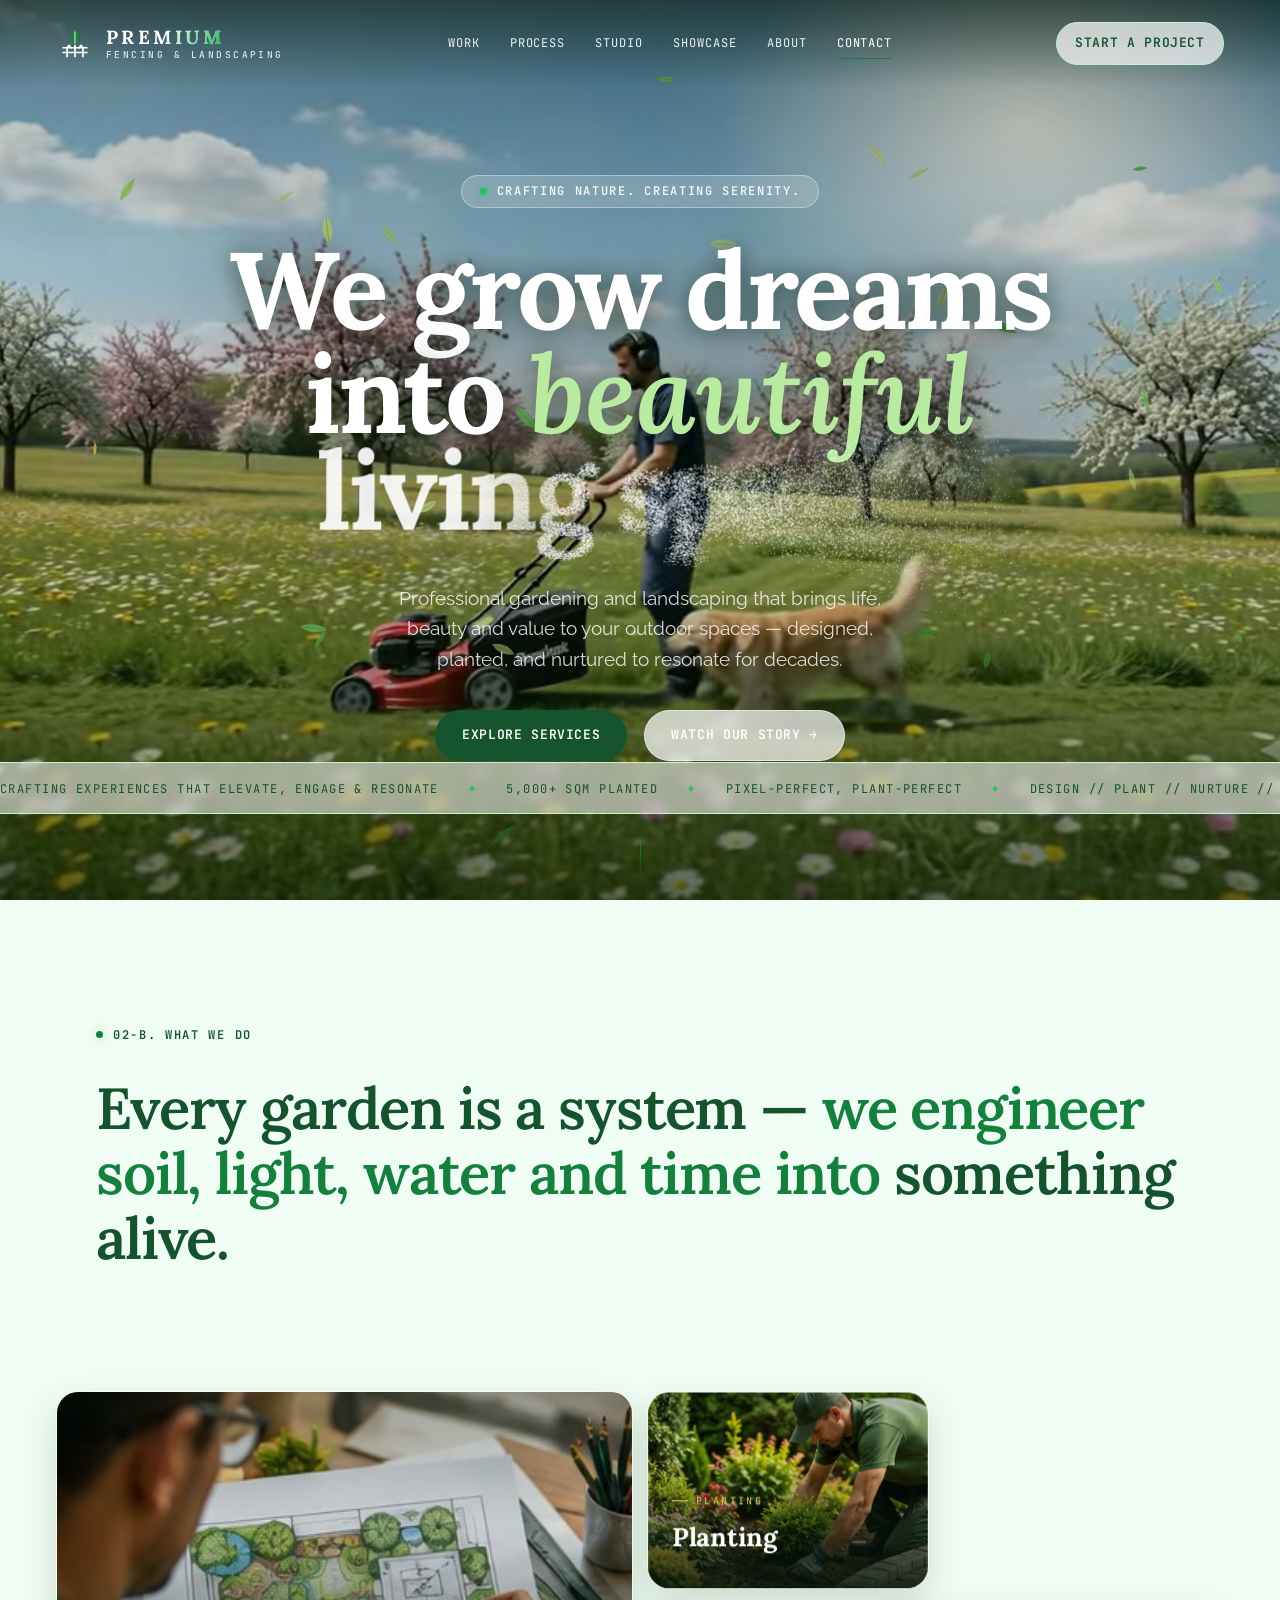
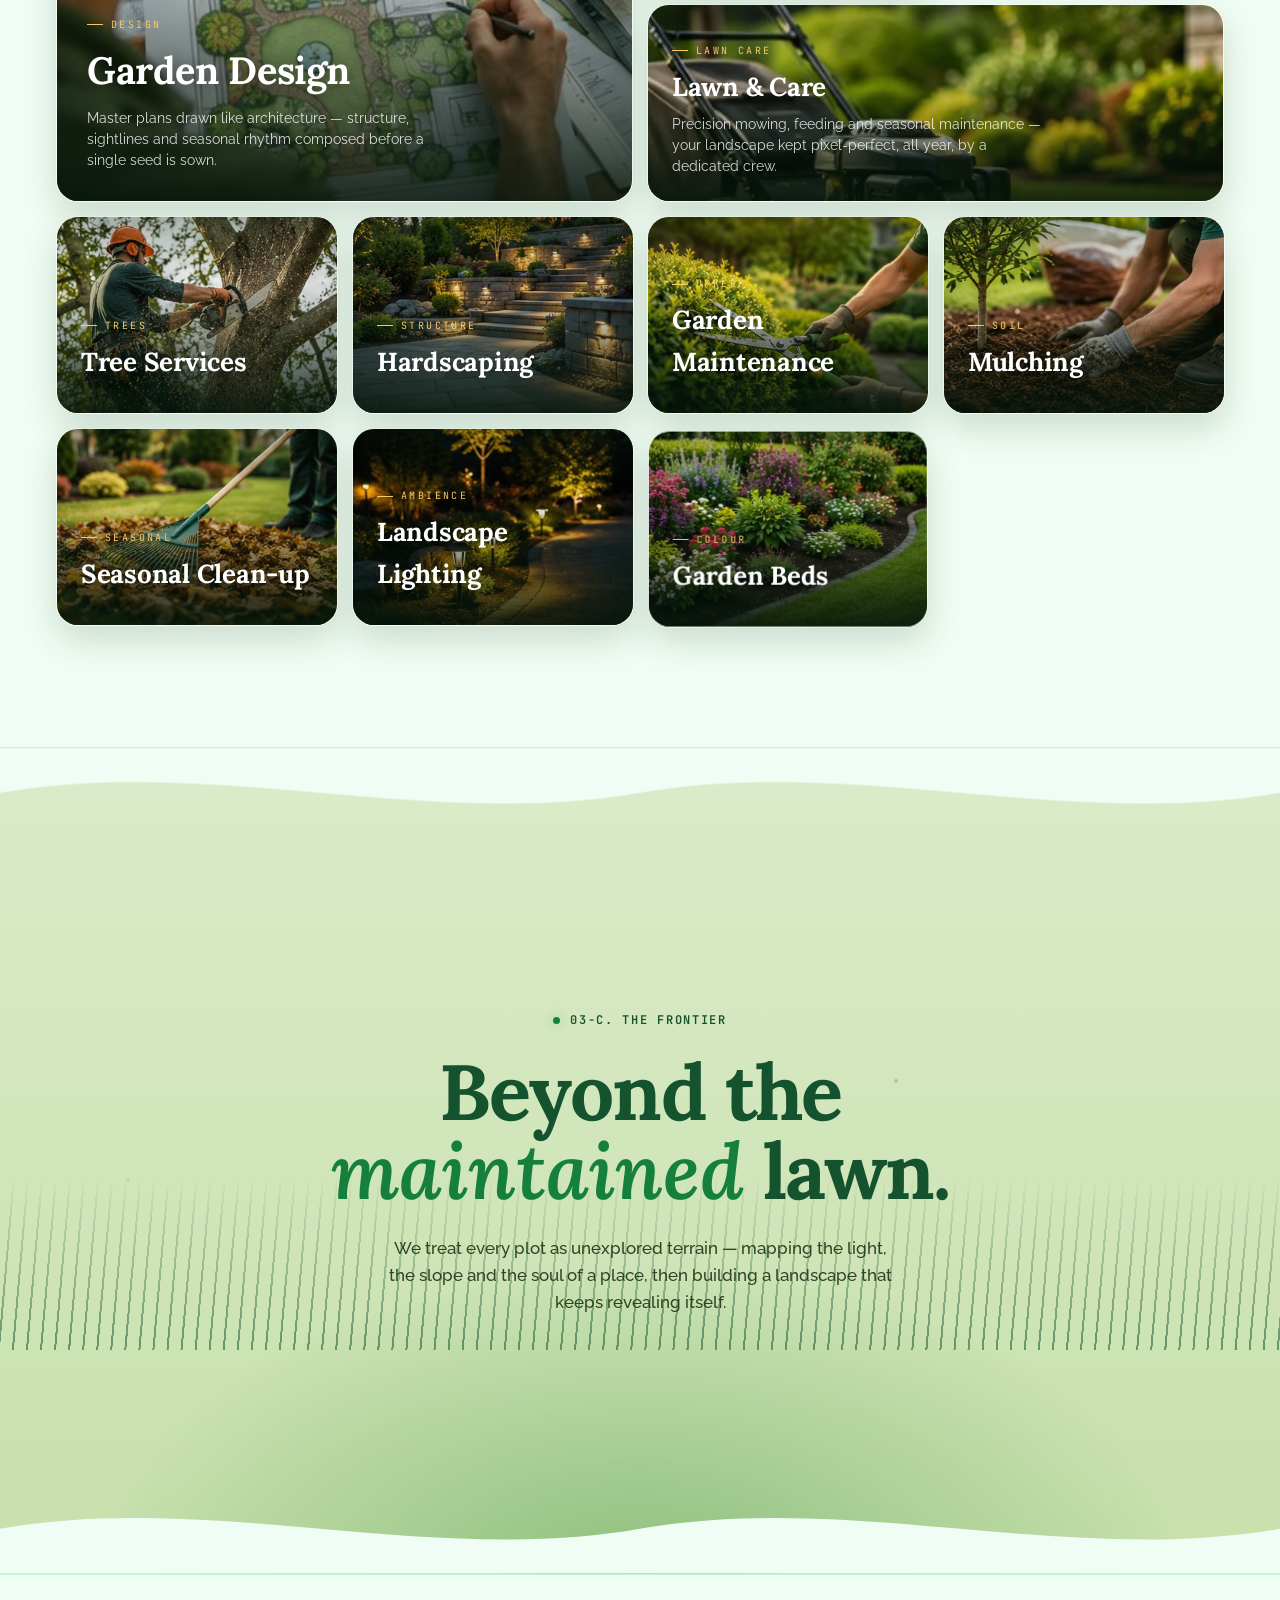
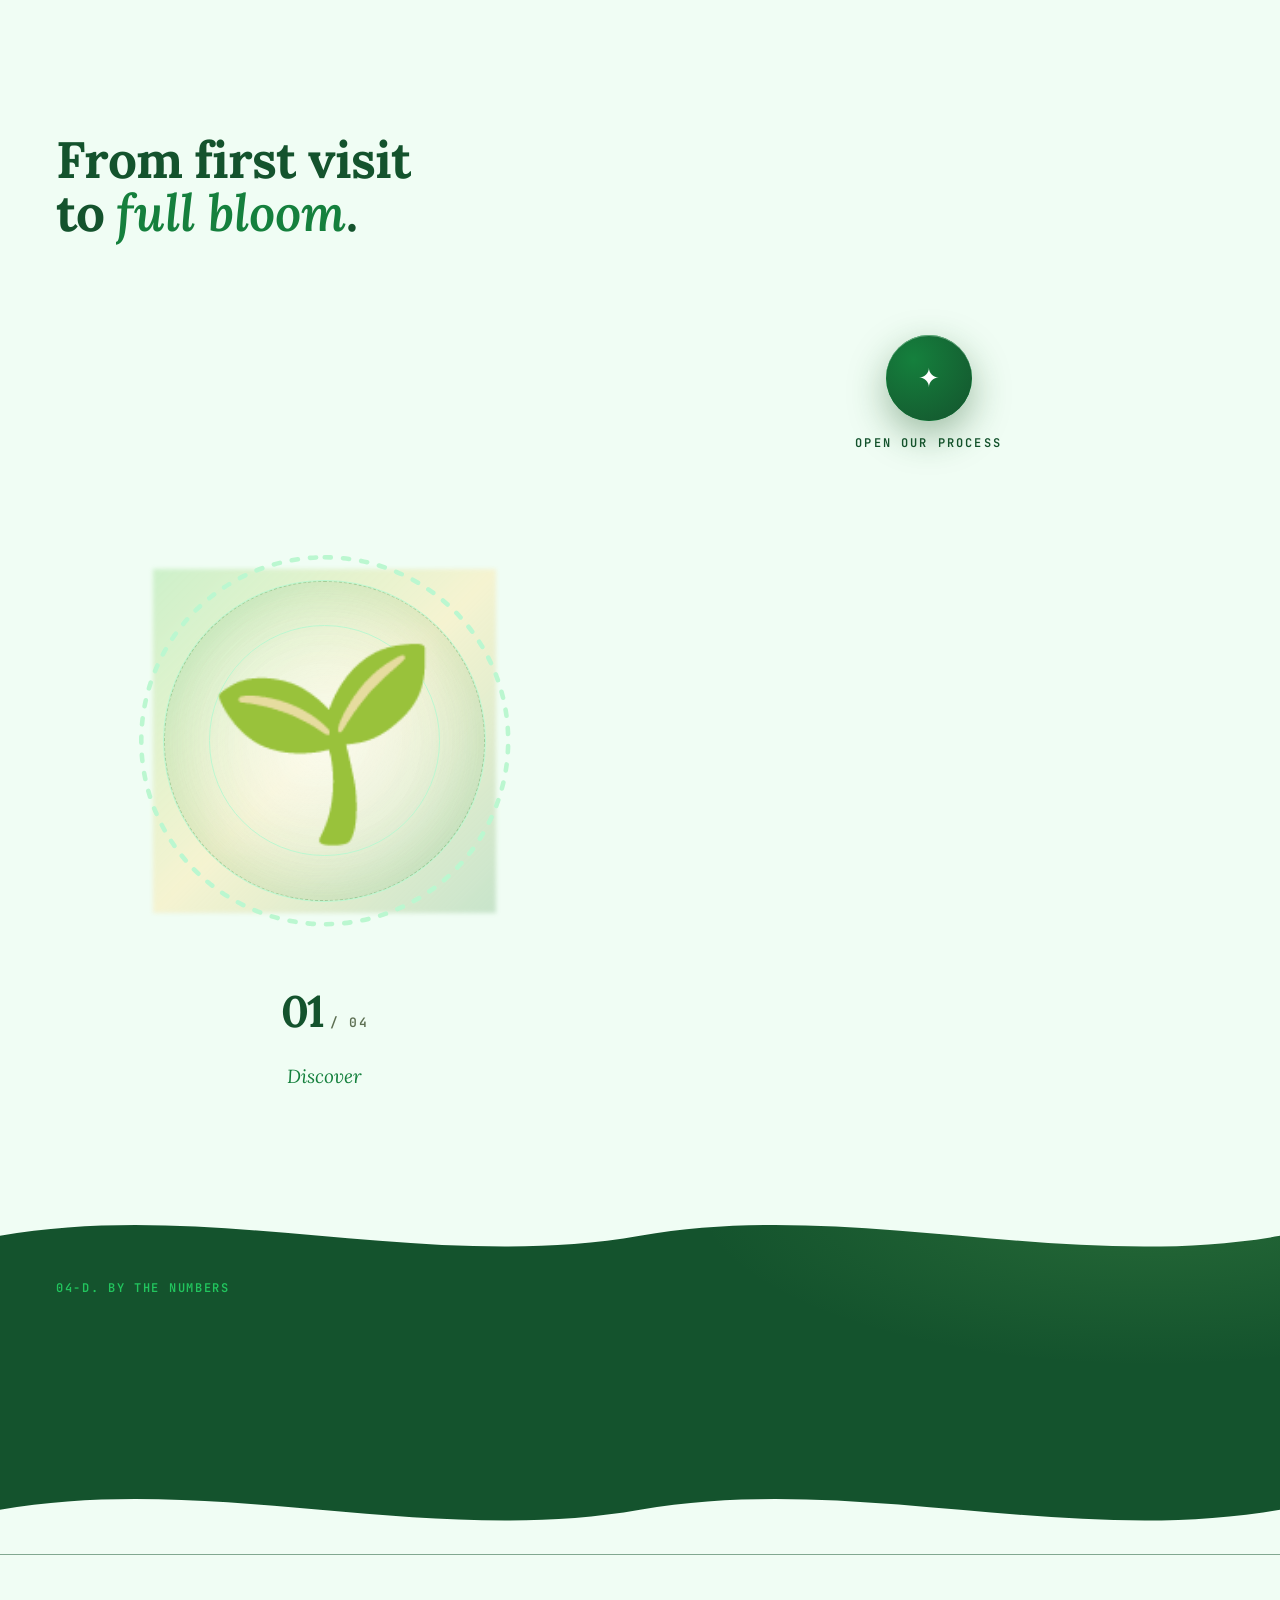
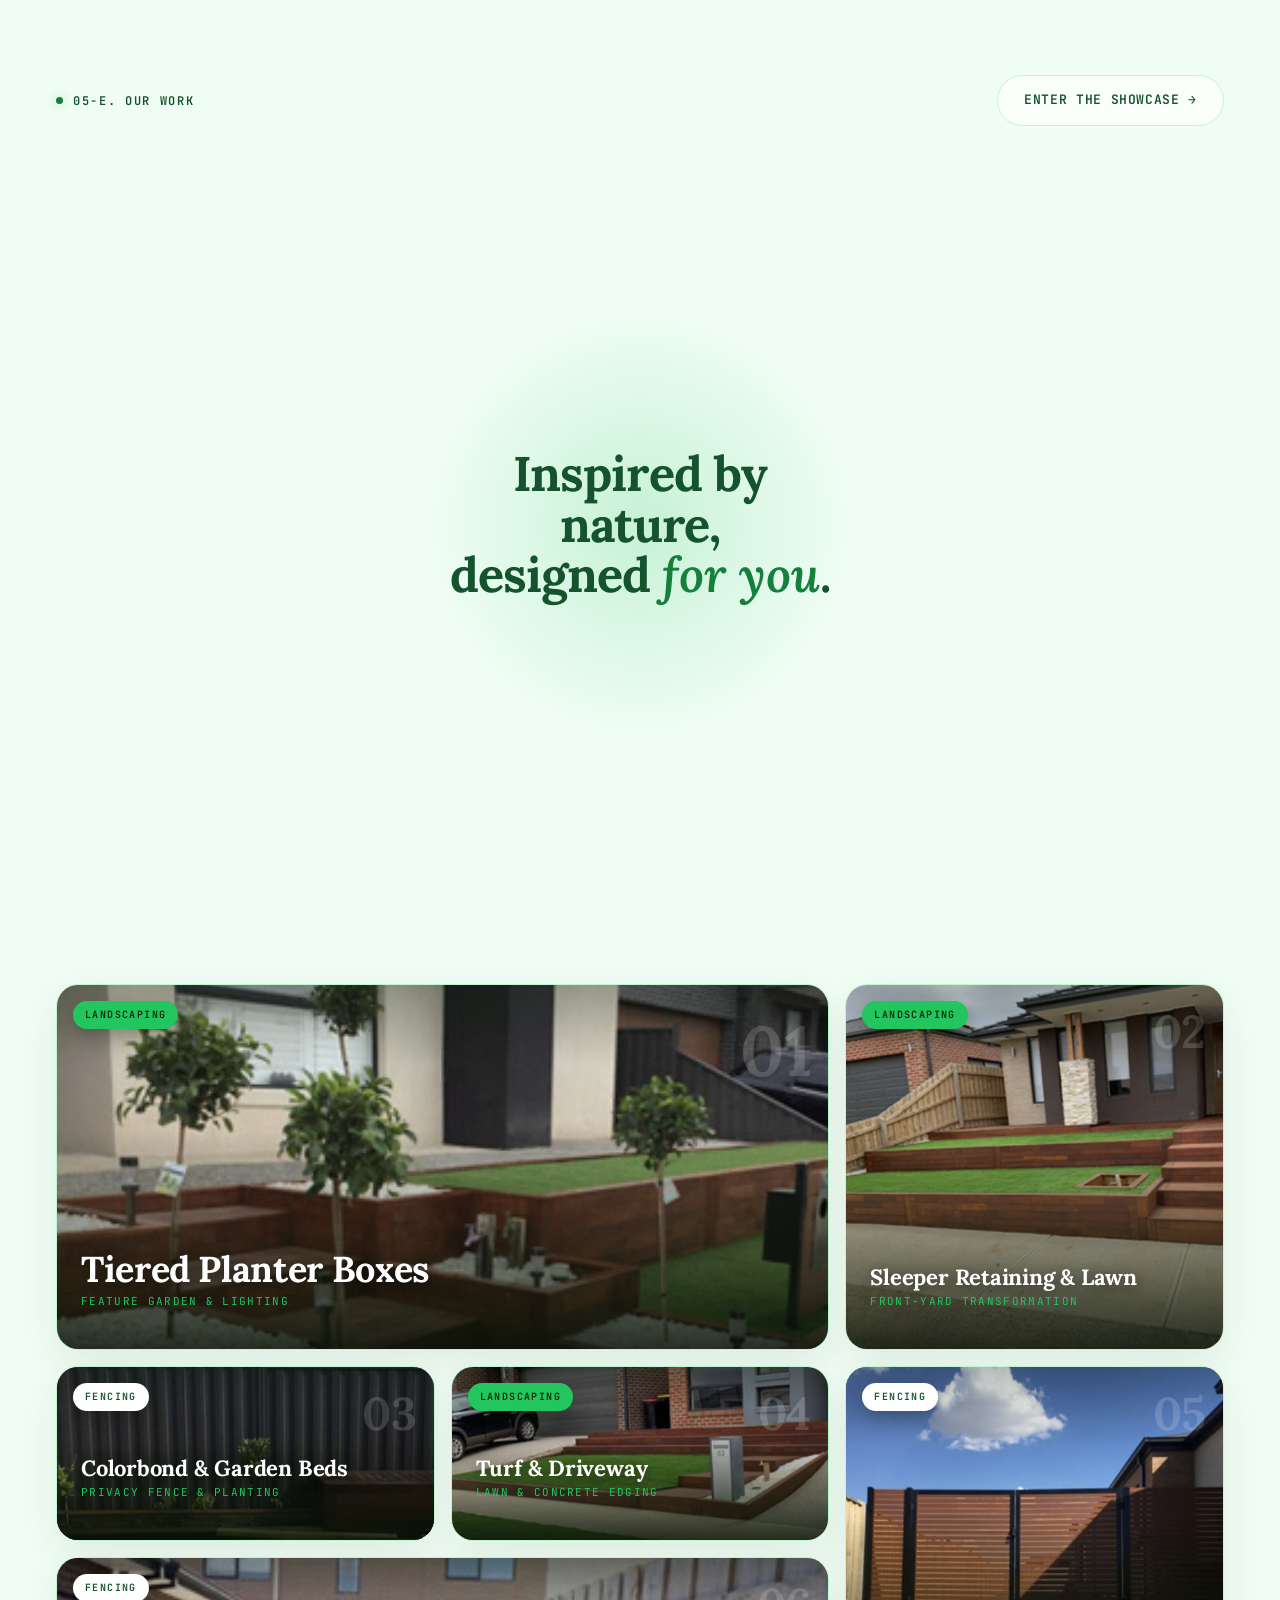
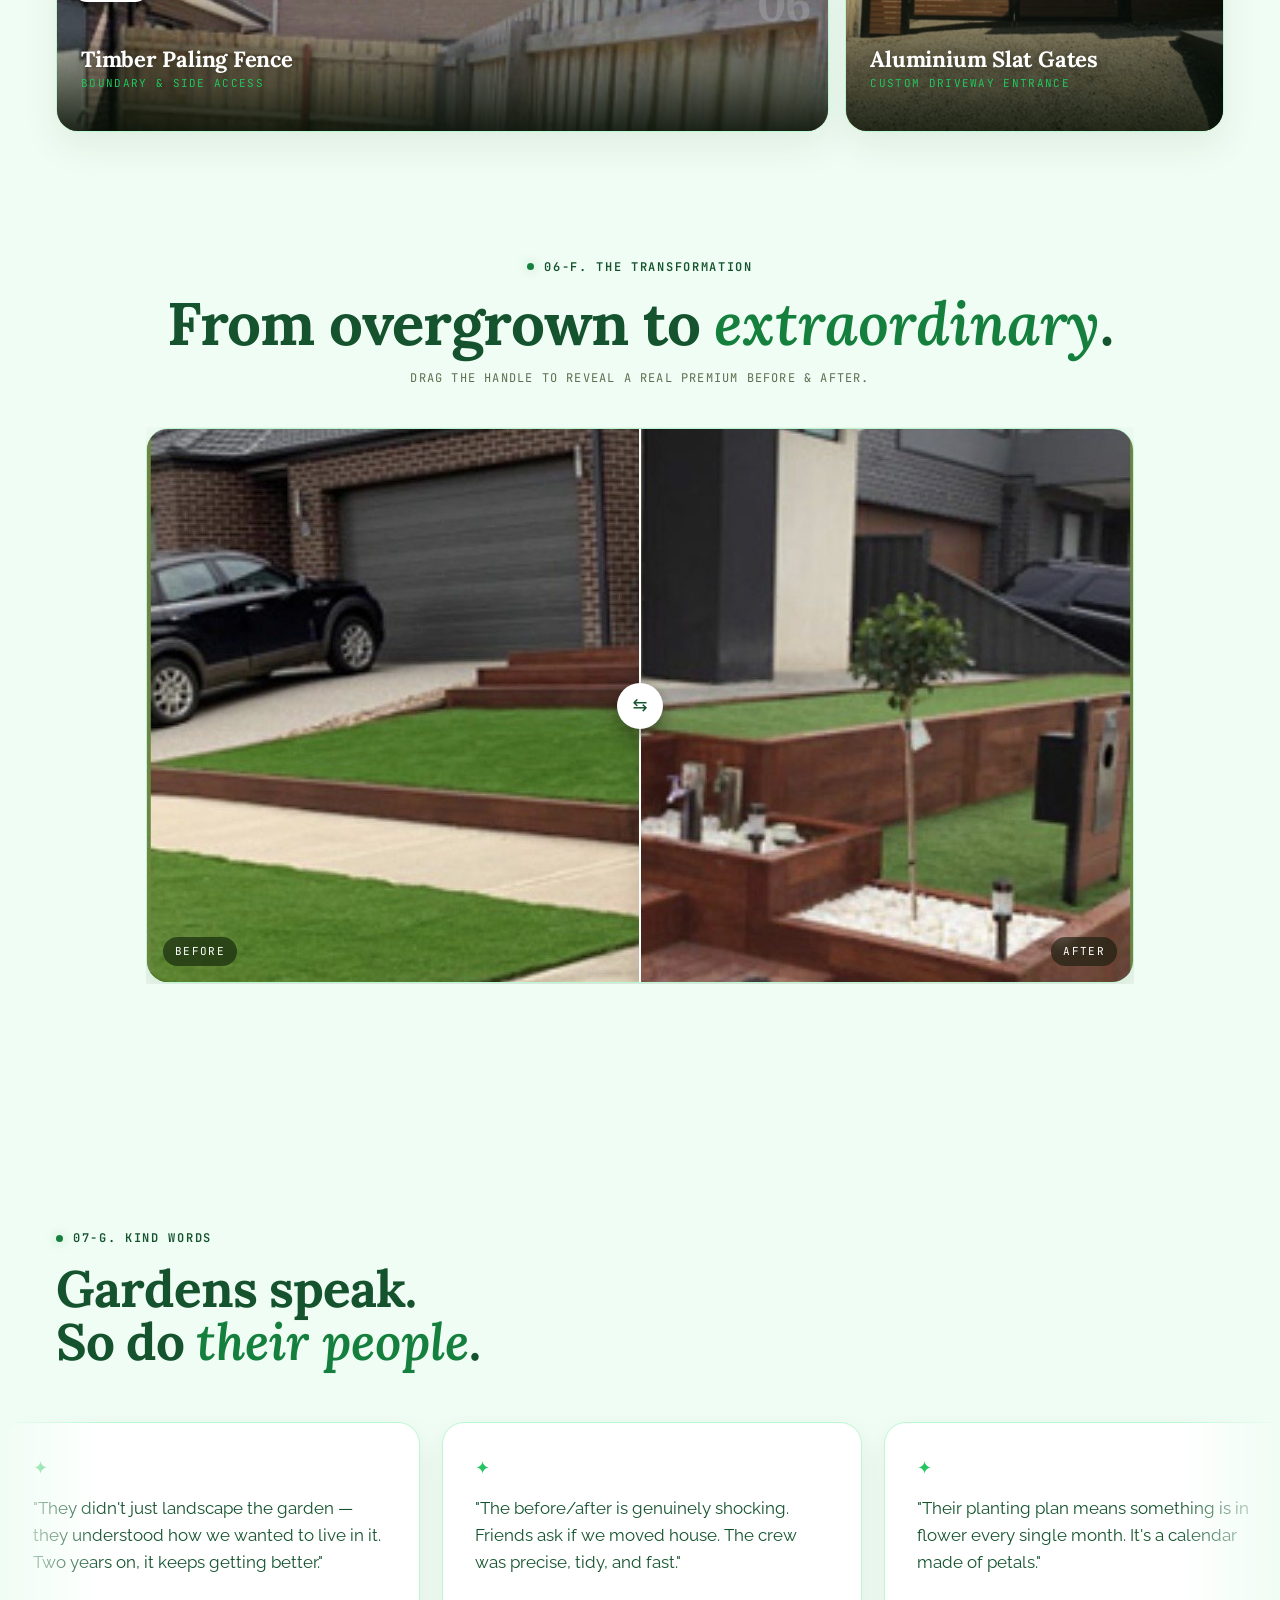
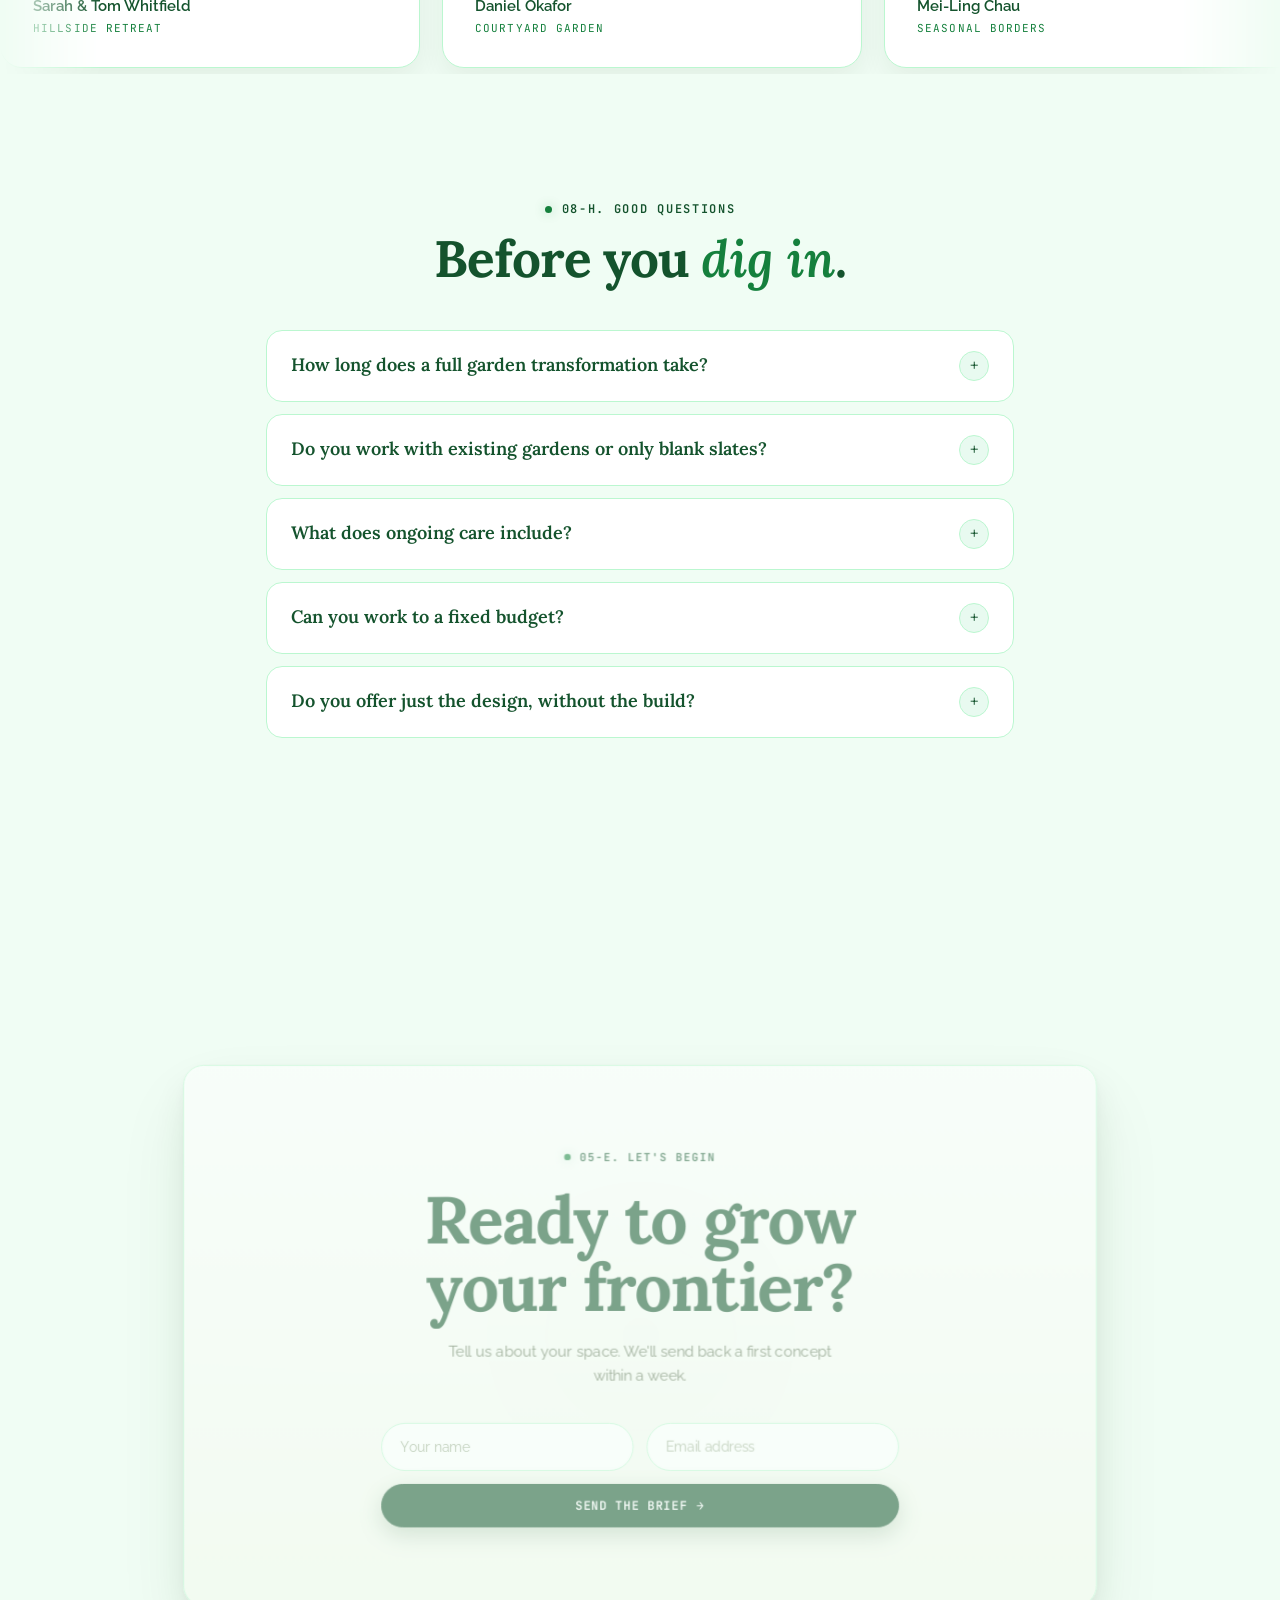
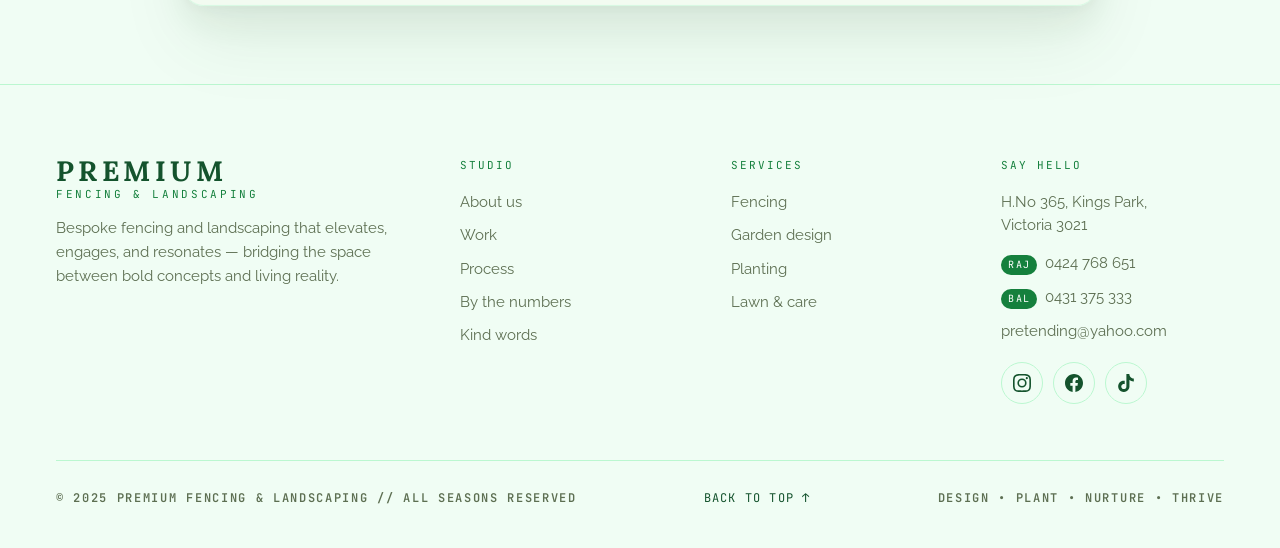
==== commit fc676ef4: "Our Work: large fan deck matching reference image with photo overlay - Cards ~48% bigger: card-w cla" ====
--- a/index.html
+++ b/index.html
@@ -40,7 +40,7 @@
   }
   </script>
 
-  <link rel="stylesheet" href="styles.css?v=7" />
+  <link rel="stylesheet" href="styles.css?v=8" />
 </head>
 <body>
   <a class="skip-link" href="#main">Skip to content</a>
@@ -828,7 +828,7 @@
   <script src="main.js" defer></script>
   <script src="cards.js" defer></script>
   <script src="focal-cta.js" defer></script>
-  <script src="shuffle-gallery.js?v=5" defer></script>
+  <script src="shuffle-gallery.js?v=7" defer></script>
   <script src="headlines.js" defer></script>
   <script src="vapour-text.js?v=6" defer></script>
   <script src="cursor.js" defer></script>
--- a/styles.css
+++ b/styles.css
@@ -1066,12 +1066,12 @@
    owns the look, the centring anchor, and the easing of each phase.
    ========================================================= */
 .orbit {
-  --card-w: clamp(112px, 14vw, 142px);
-  --card-h: clamp(160px, 20vw, 200px);
+  --card-w: clamp(160px, 17vw, 210px);
+  --card-h: clamp(235px, 25vw, 305px);
   position: relative;
   width: 100%;
-  height: clamp(500px, 64vw, 620px);
-  margin: 0 auto clamp(56px, 8vw, 96px);
+  height: clamp(620px, 74vw, 780px);
+  margin: 0 auto clamp(40px, 6vw, 70px);
   isolation: isolate;
   overflow: visible;
 }
@@ -1154,12 +1154,28 @@
   font-family: var(--font-display); font-size: 13.5px; font-weight: 700;
   color: var(--text); line-height: 1.16;
 }
-/* The orbiting cards read as a moodboard — keep them to photo, tag, index and
-   title; the sub-line and full detail live in the grid and lightbox below. */
 .scard__sub { display: none; }
 
+/* Fan deck — body overlays the photo with a dark gradient */
+.orbit--fan .scard__body {
+  position: absolute;
+  bottom: 0; left: 0; right: 0;
+  background: linear-gradient(to top, rgba(6,16,6,0.92) 0%, rgba(6,16,6,0) 100%);
+  border-top: none;
+  padding: 44px 14px 16px;
+  z-index: 2;
+}
+.orbit--fan .scard__num { color: rgba(255,255,255,0.48); }
+.orbit--fan .scard__title { color: #fff; font-size: 14.5px; }
+.orbit--fan .scard__sub { display: block; color: rgba(255,255,255,0.62); font-size: 10.5px; margin-top: 4px; }
+.orbit--fan .scard__photo { flex: 1; min-height: 0; }
+.orbit--fan .scard {
+  border-color: rgba(255,255,255,0.08);
+  box-shadow: 0 32px 80px rgba(6,16,6,0.36), 0 10px 28px rgba(6,16,6,0.20);
+}
+
 @media (max-width: 700px) {
-  .orbit { --card-w: clamp(96px, 27vw, 124px); --card-h: clamp(138px, 38vw, 176px); height: clamp(420px, 92vw, 540px); }
+  .orbit { --card-w: clamp(118px, 28vw, 148px); --card-h: clamp(172px, 40vw, 215px); height: clamp(500px, 100vw, 640px); }
 }
 
 @media (prefers-reduced-motion: reduce) {
@@ -1167,7 +1183,7 @@
 }
 
 .work__grid {
-  display: grid; grid-template-columns: repeat(3, 1fr); grid-auto-rows: 230px; gap: 18px;
+  display: grid; grid-template-columns: repeat(3, 1fr); grid-auto-rows: 175px; gap: 16px;
 }
 .shot {
   position: relative; overflow: hidden; border-radius: var(--radius-lg);
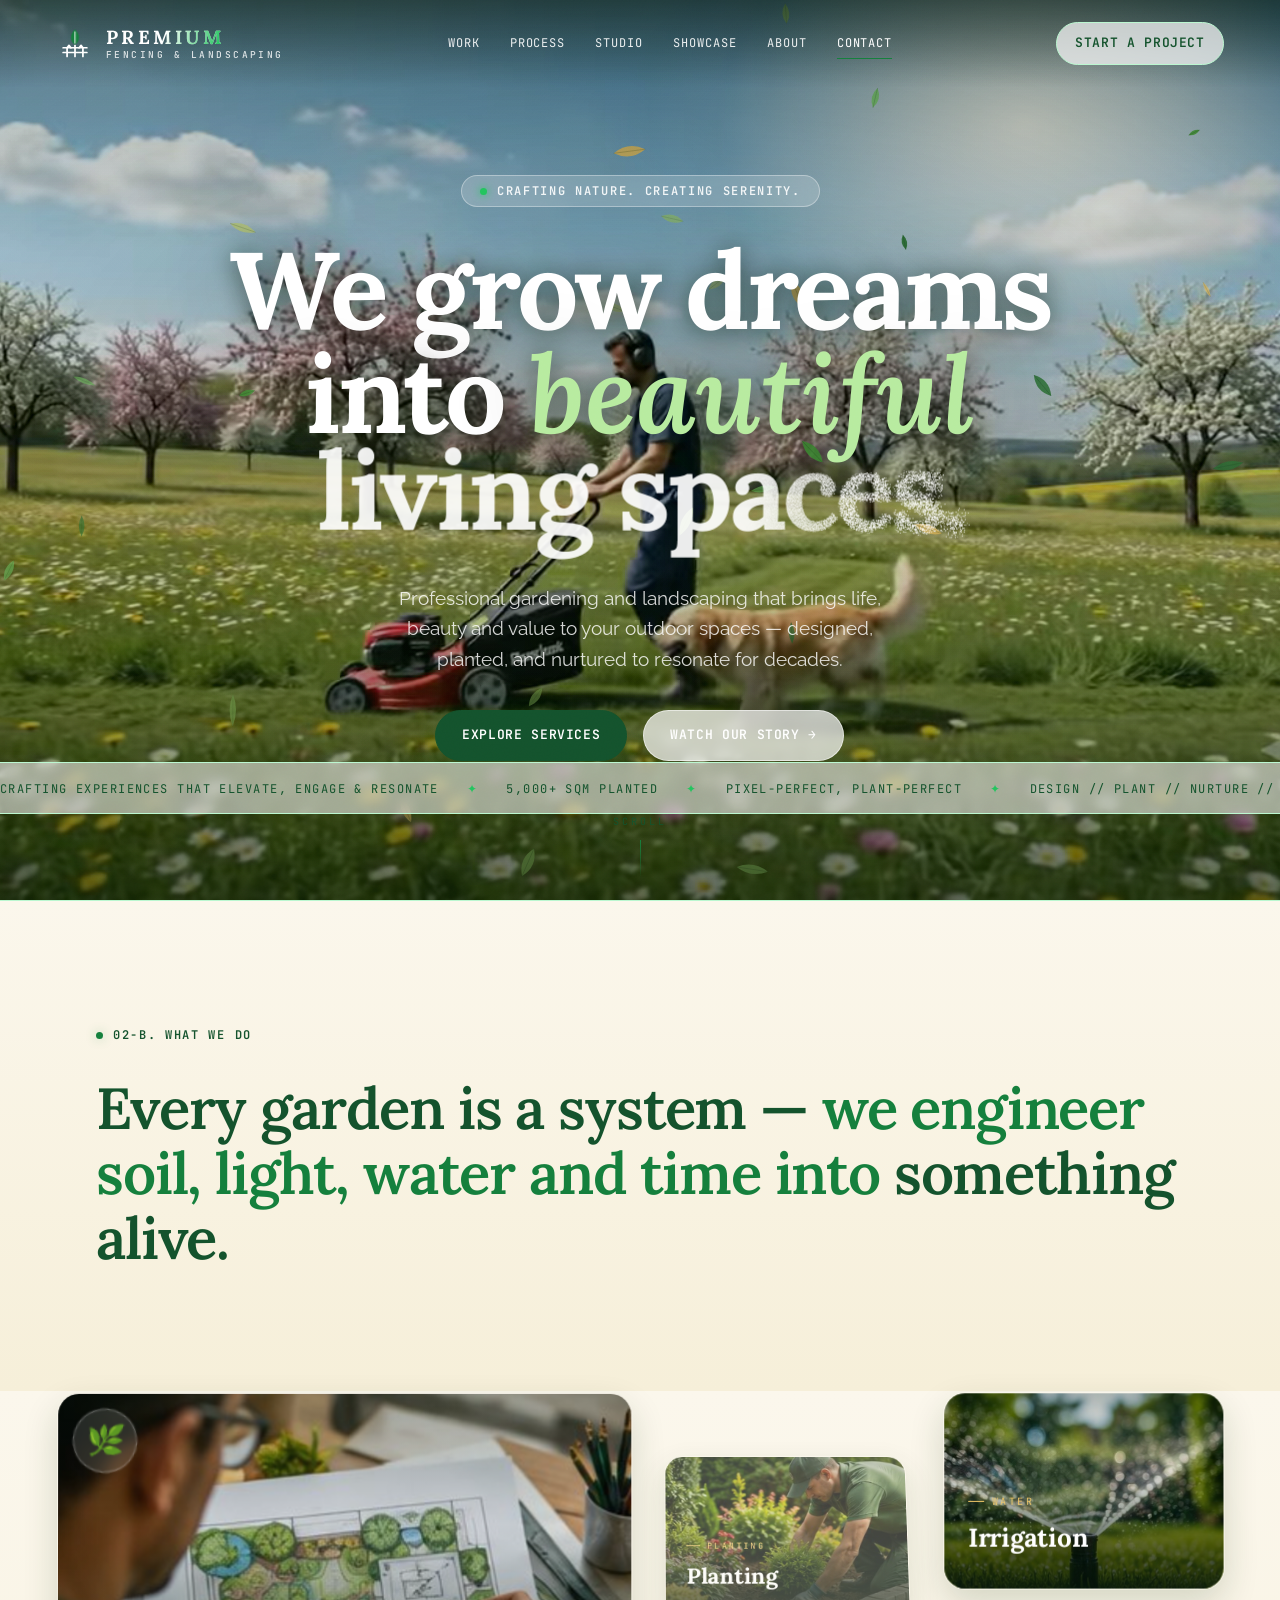
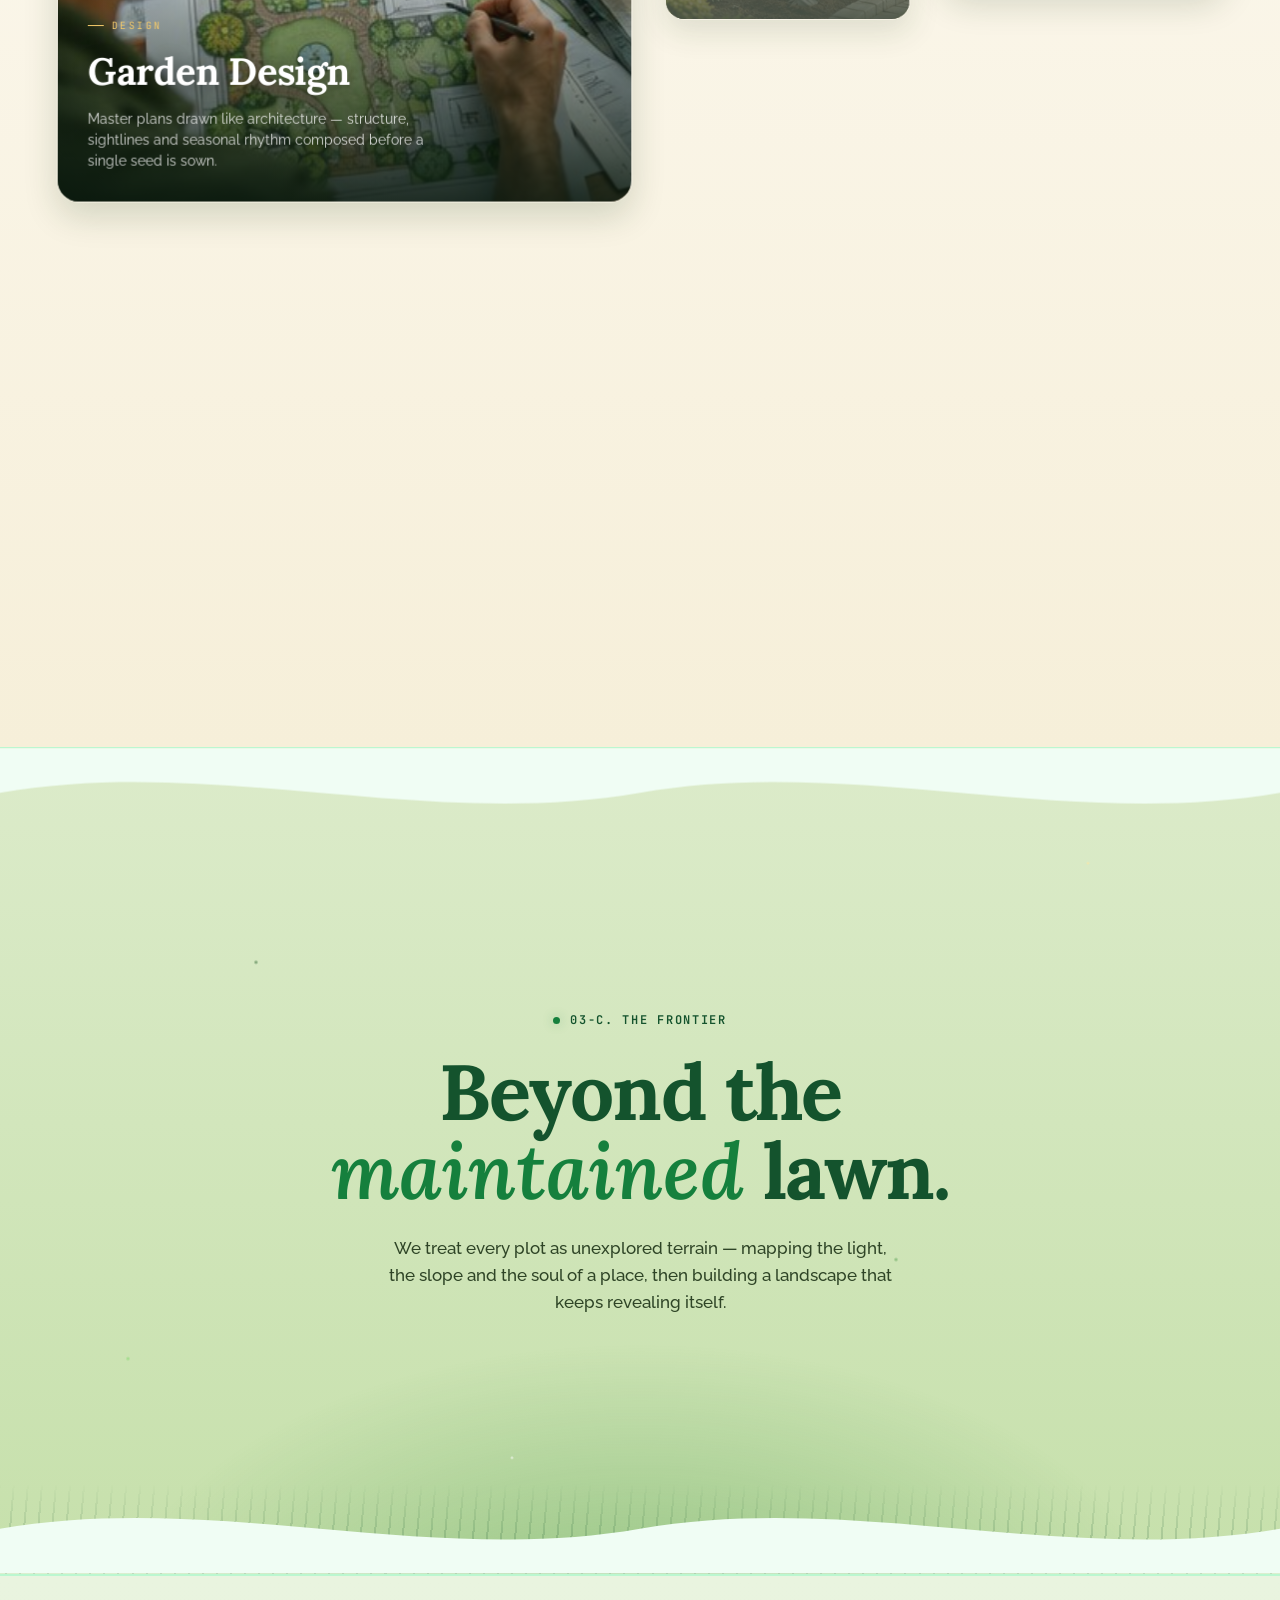
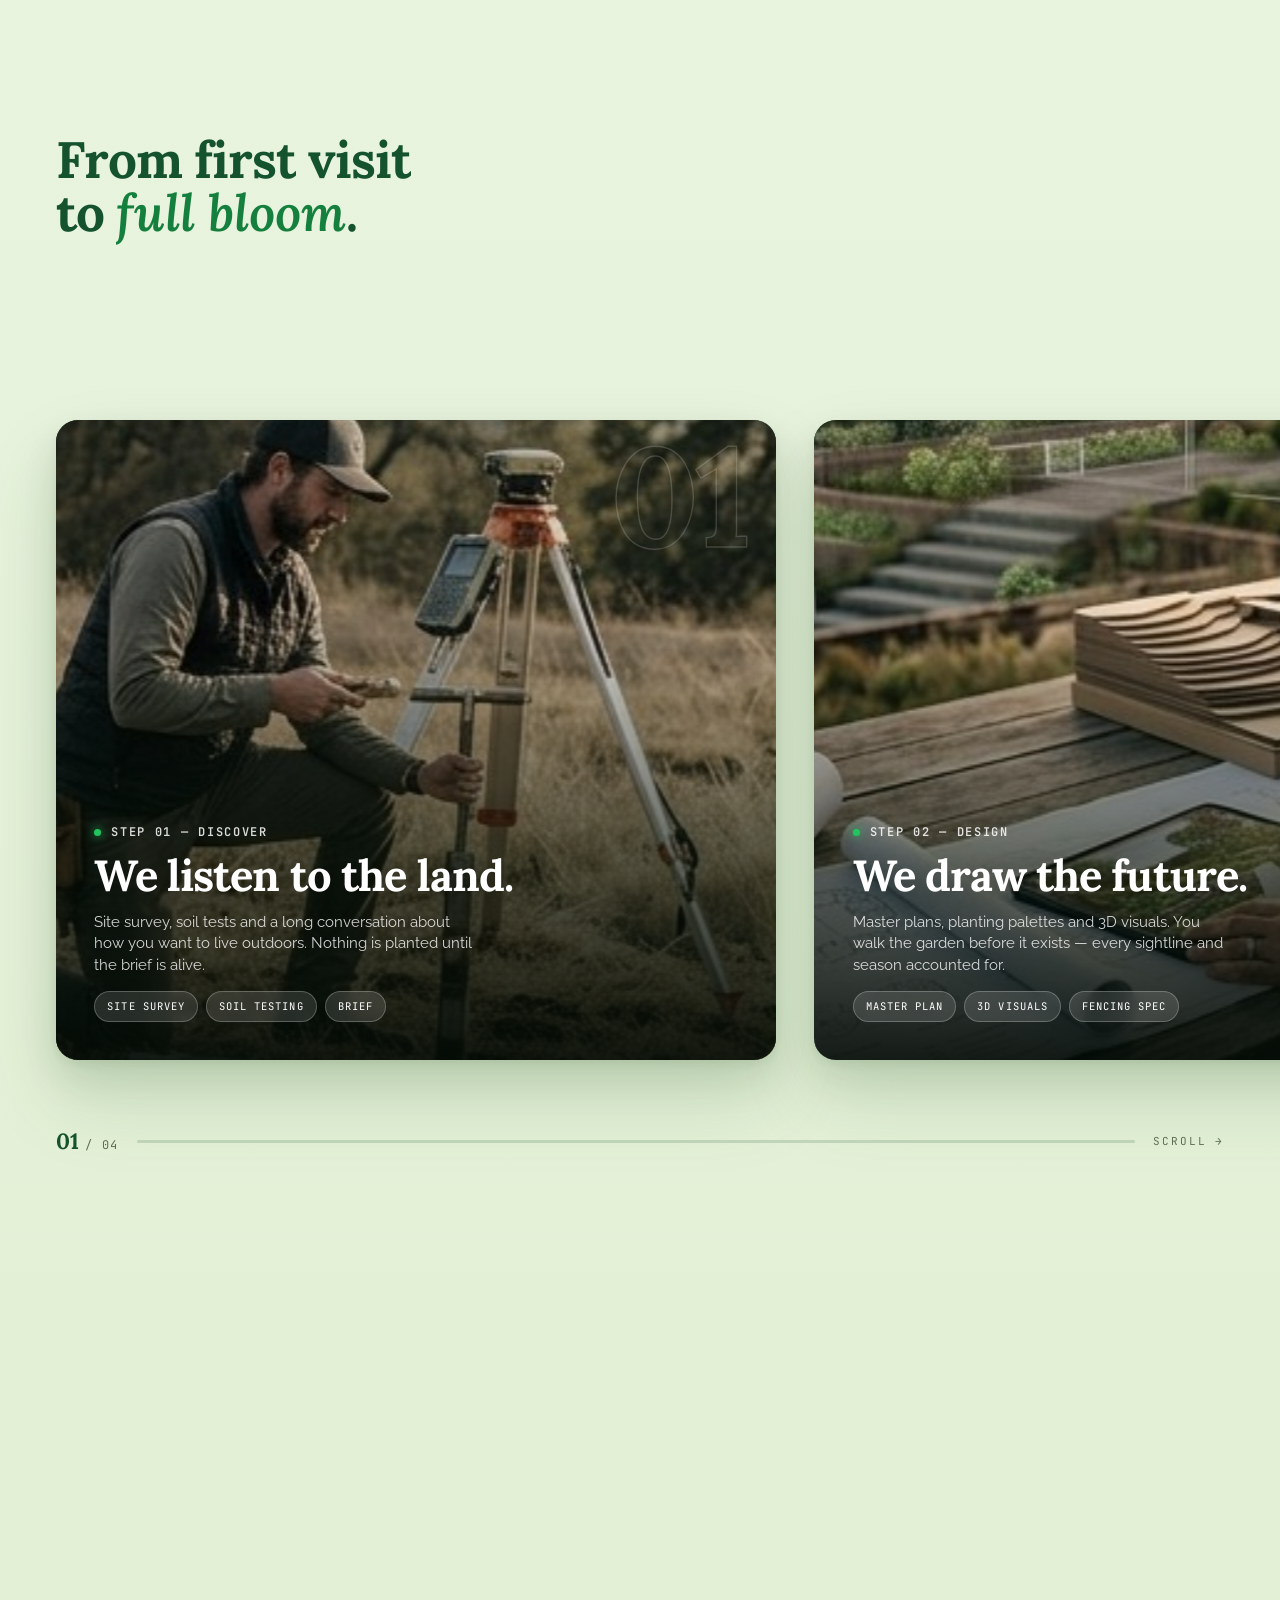
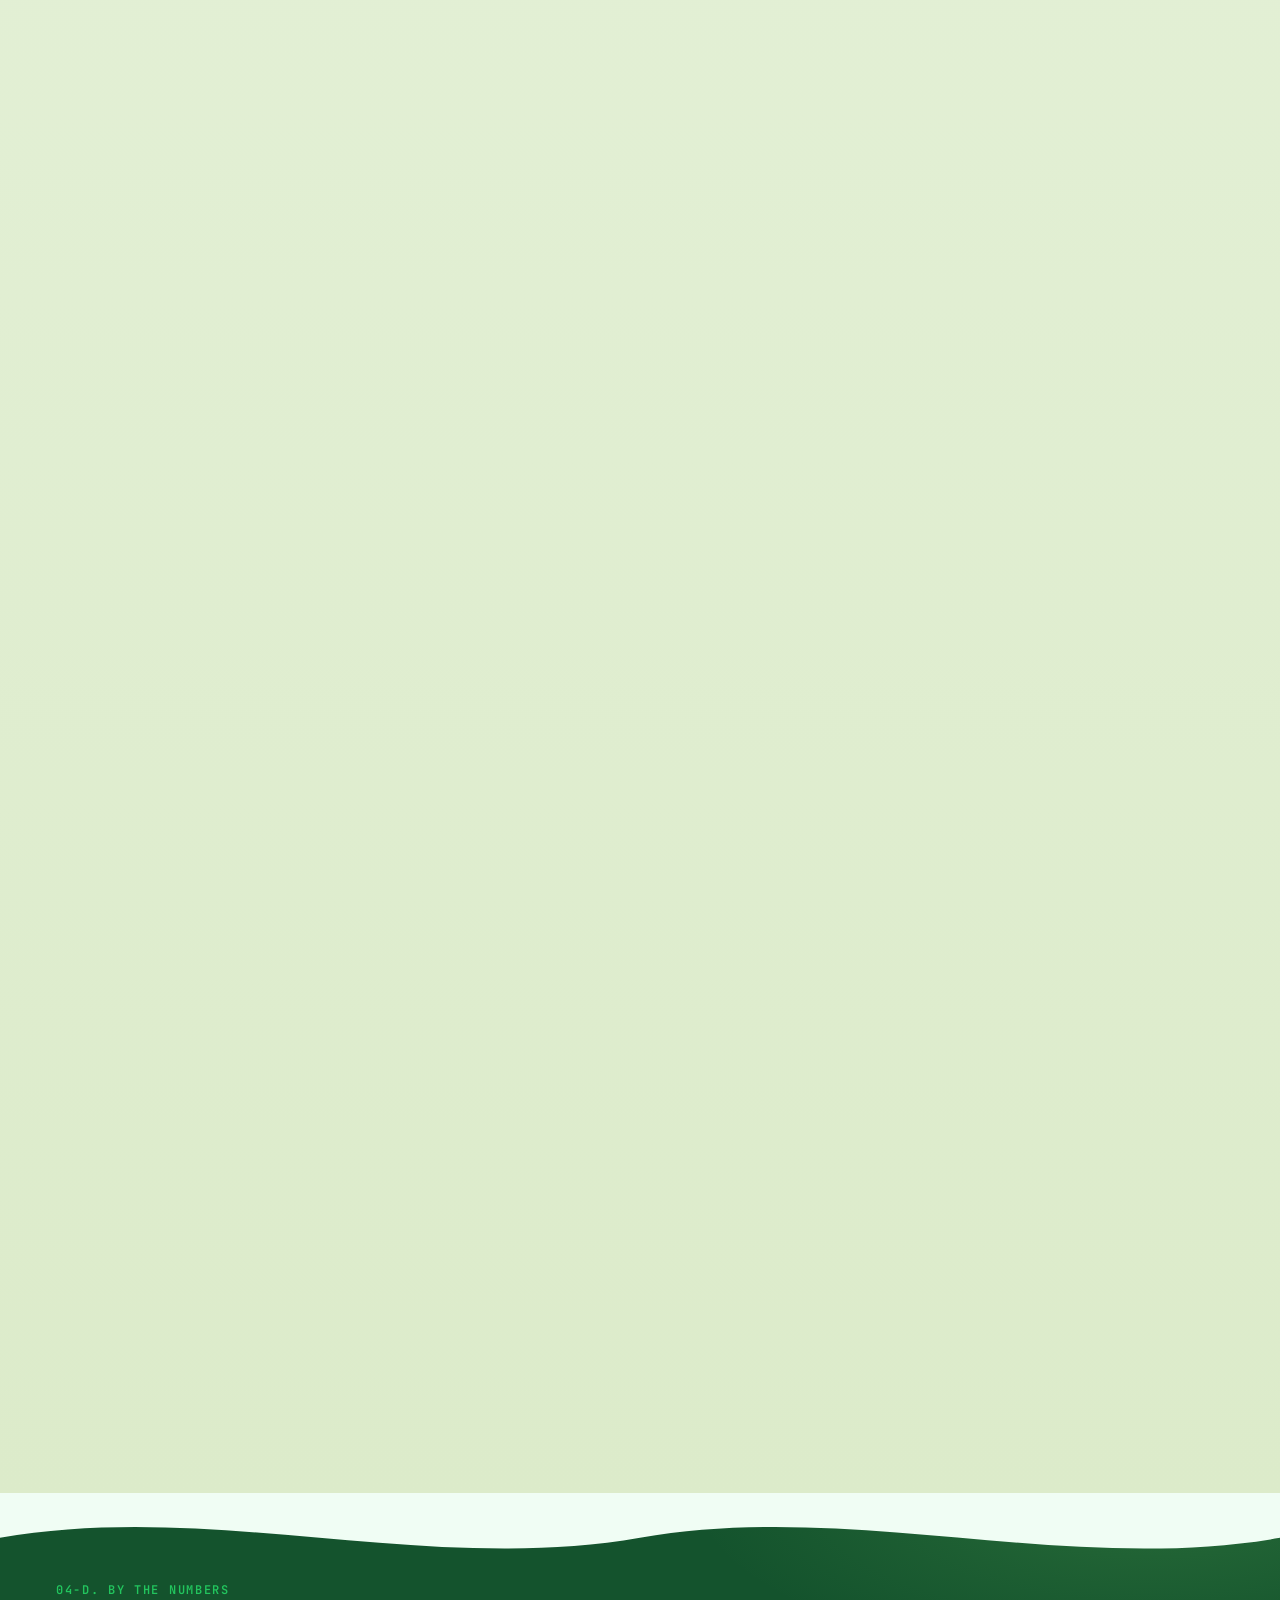
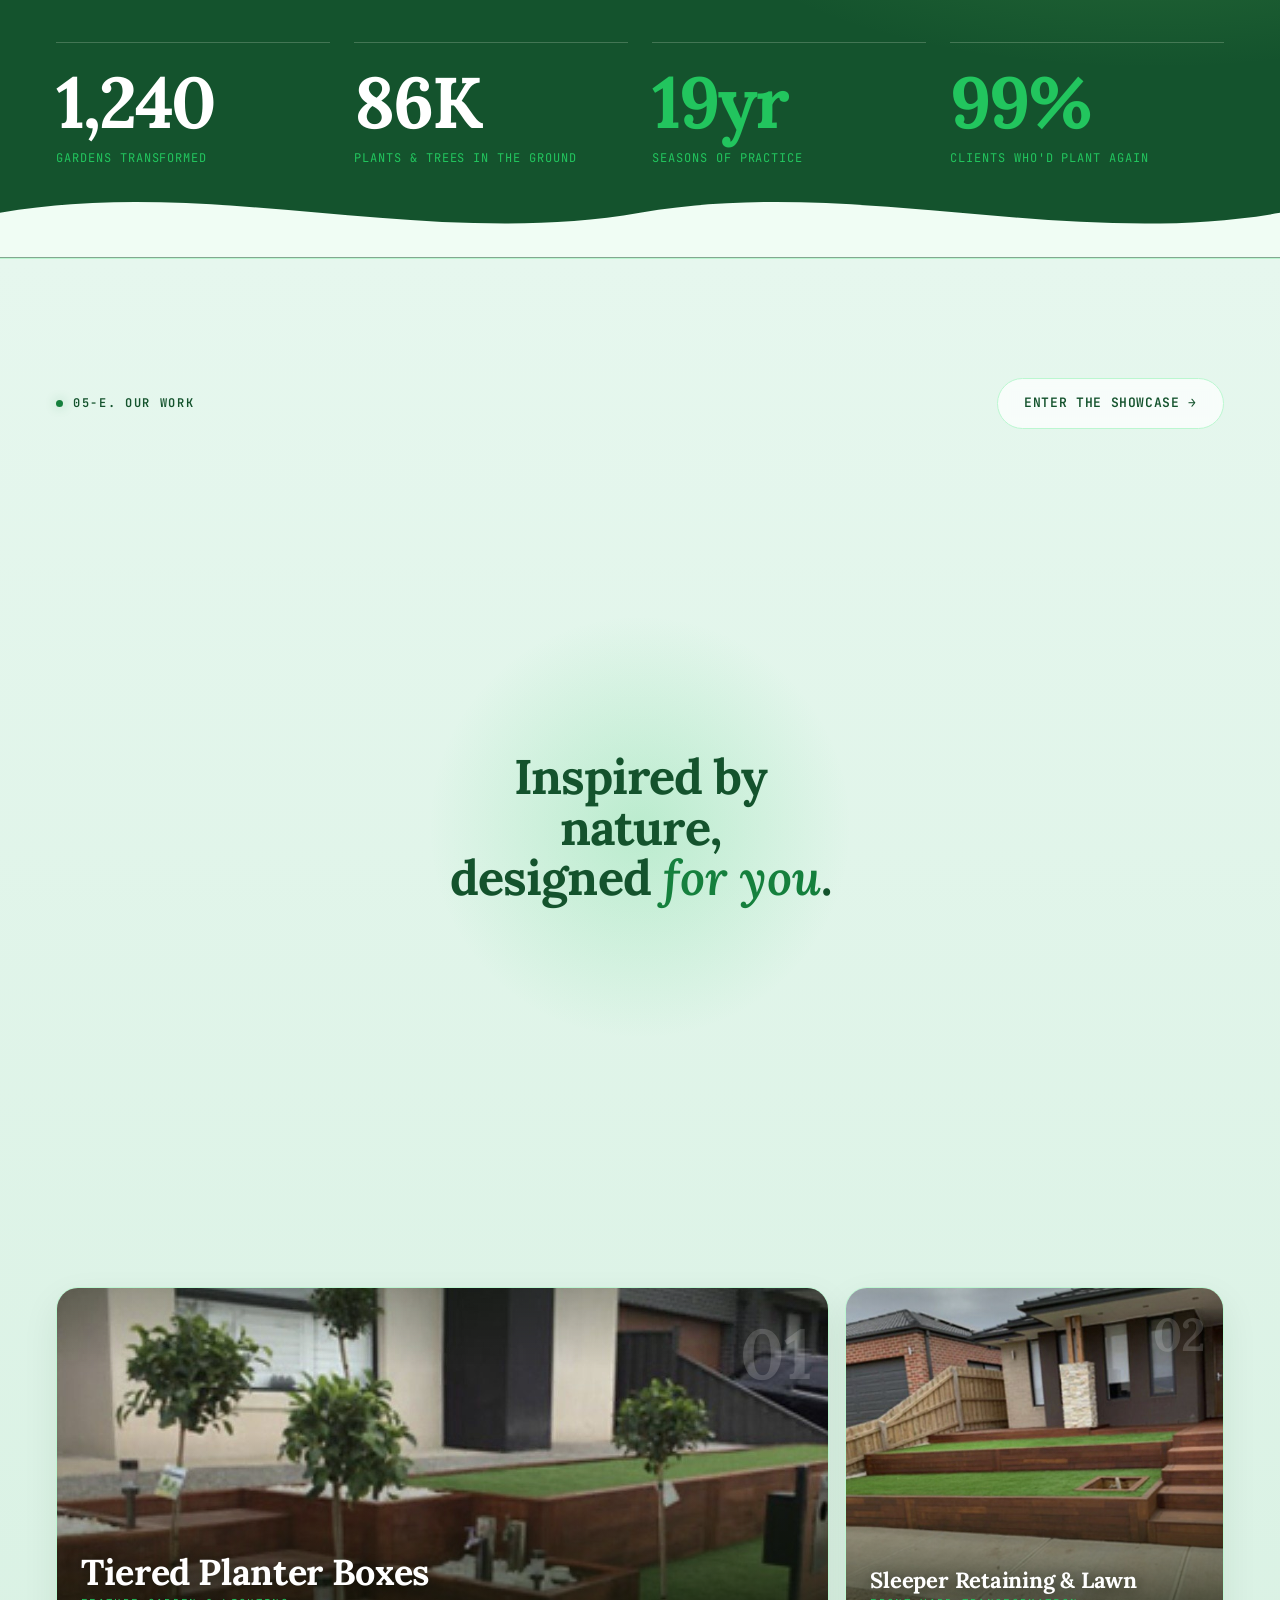
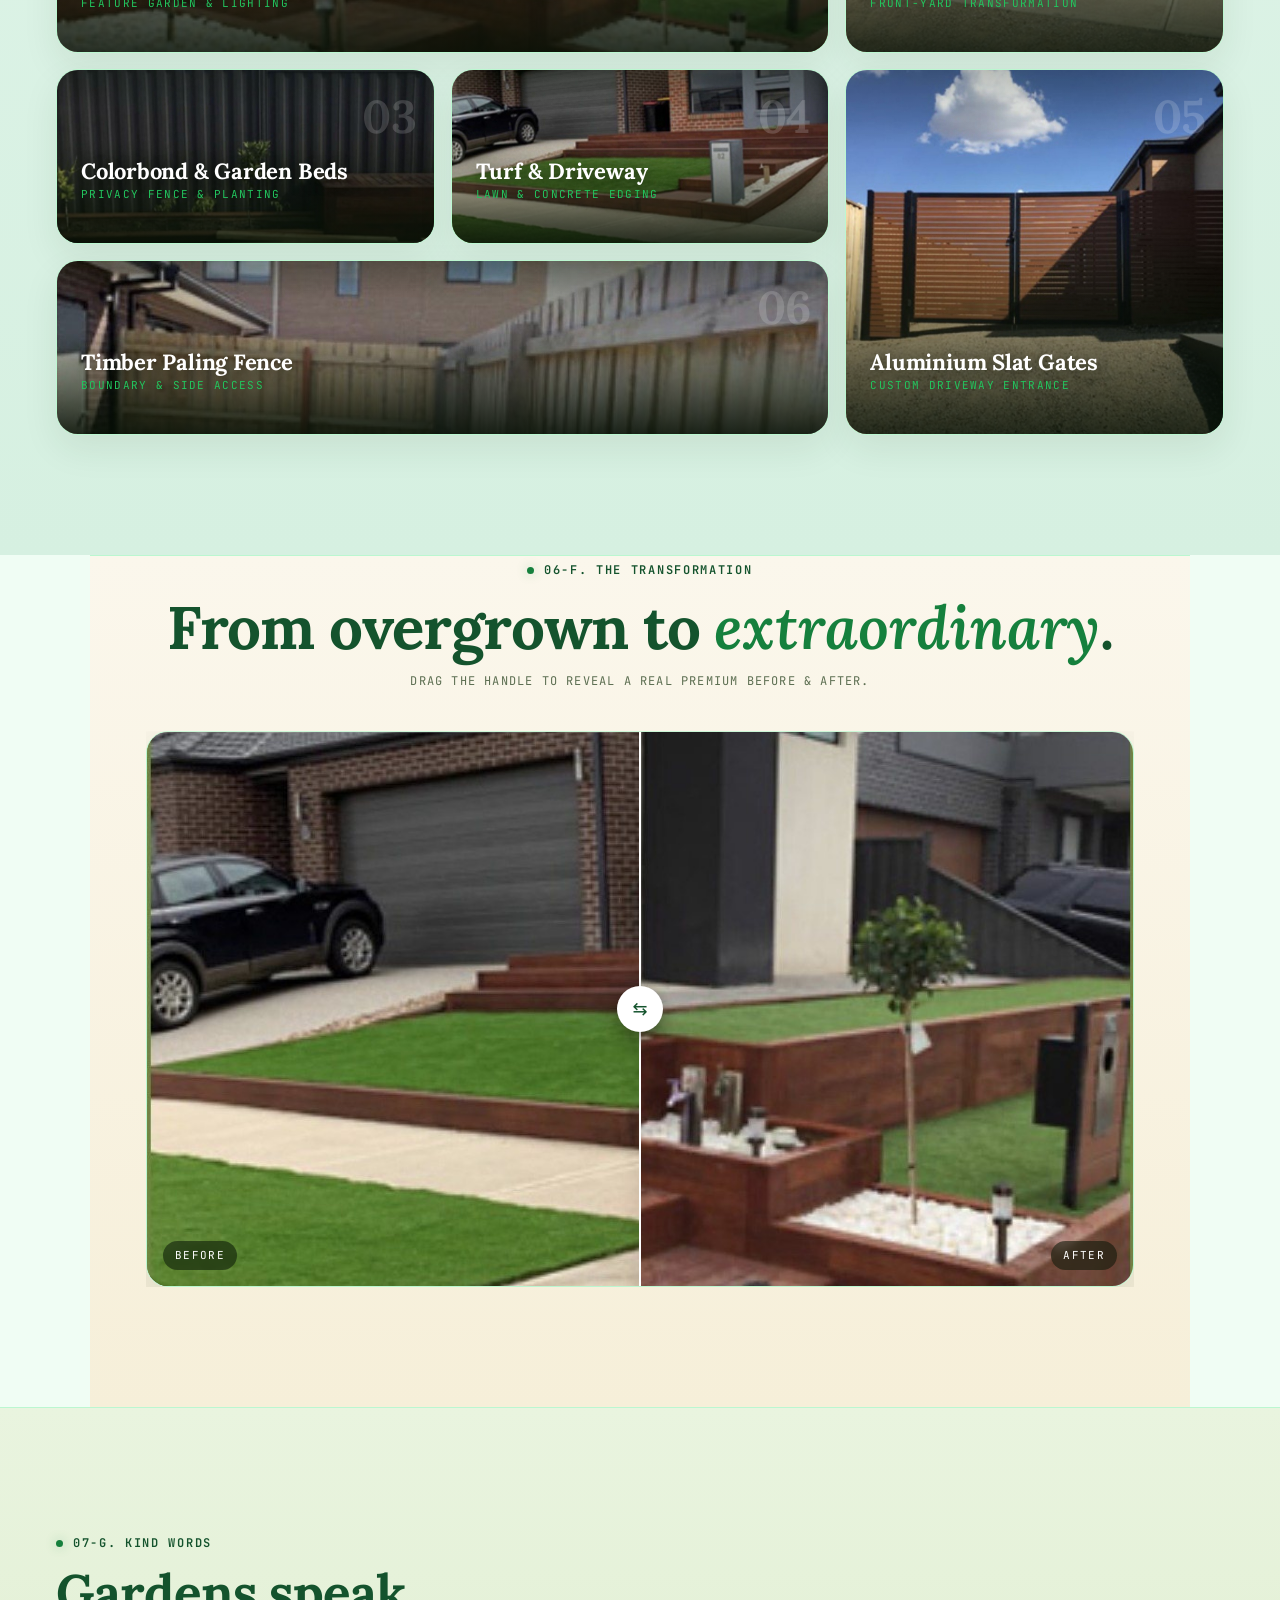
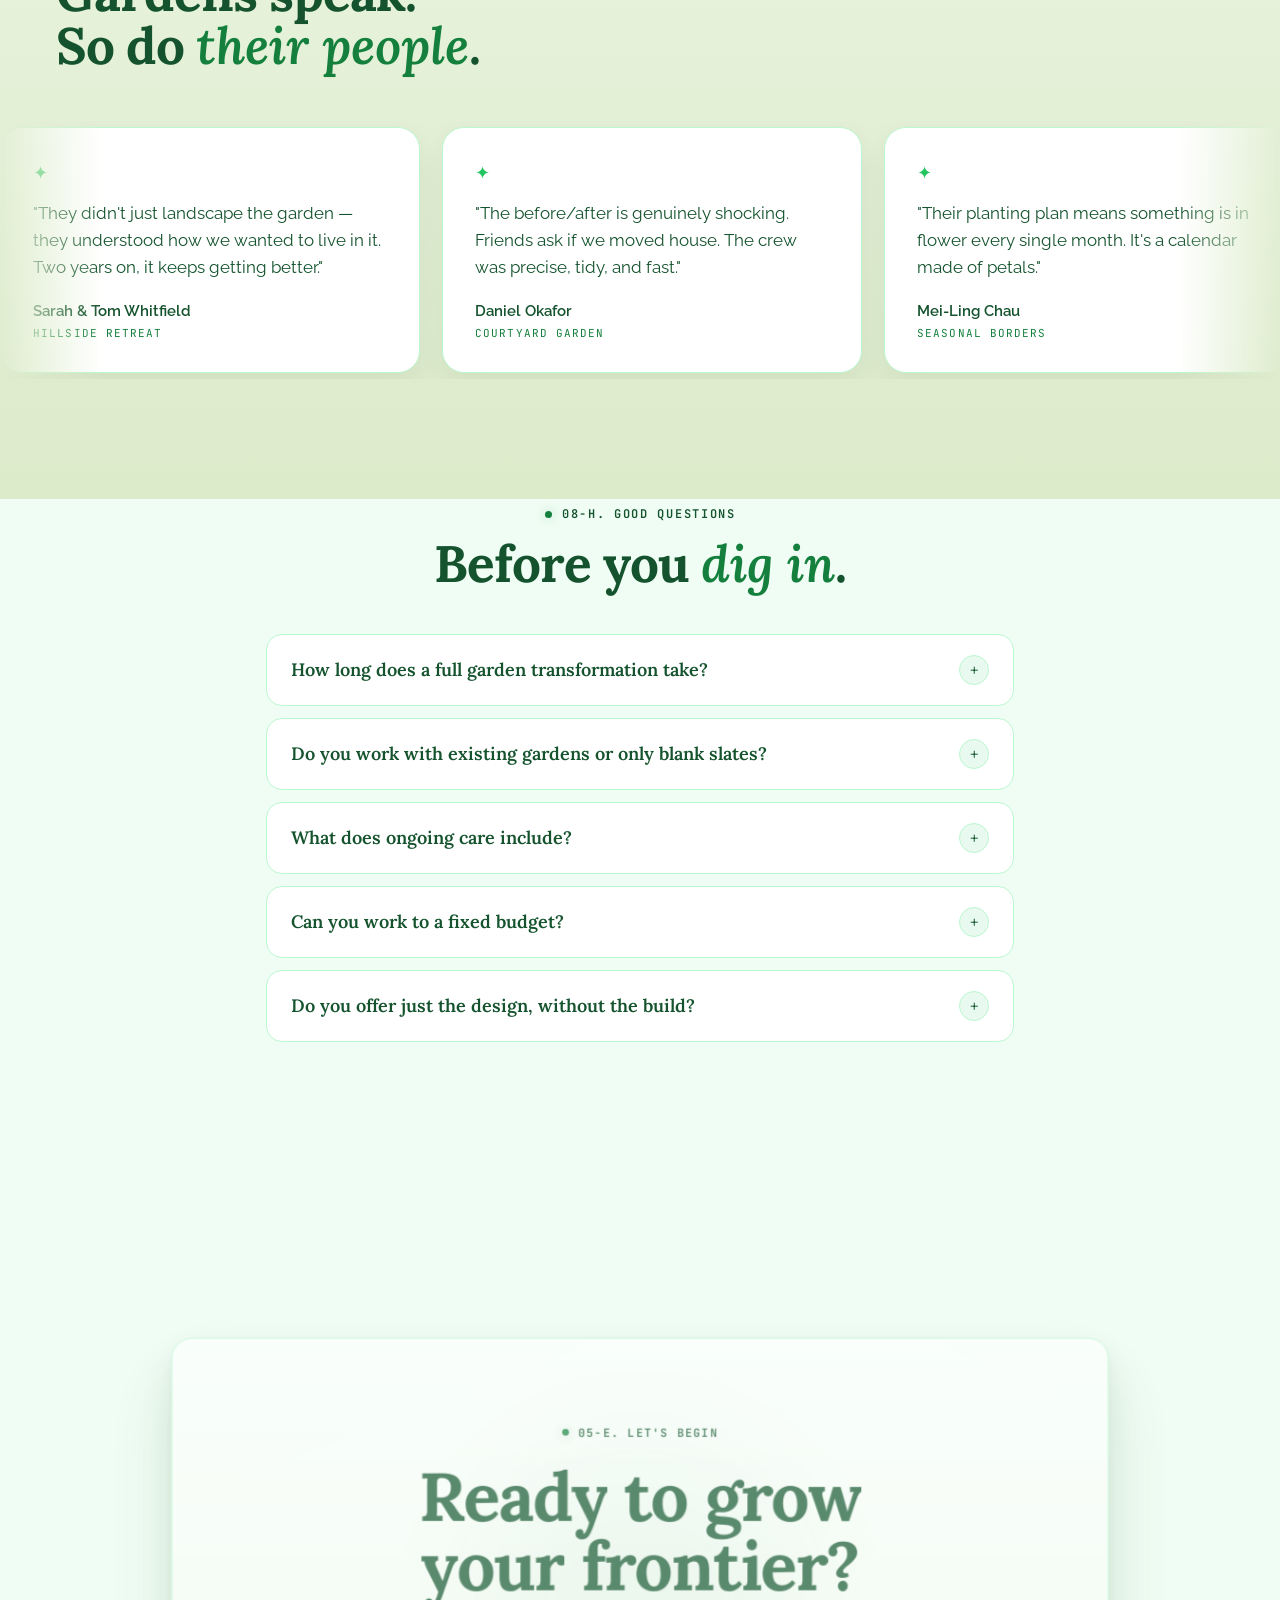
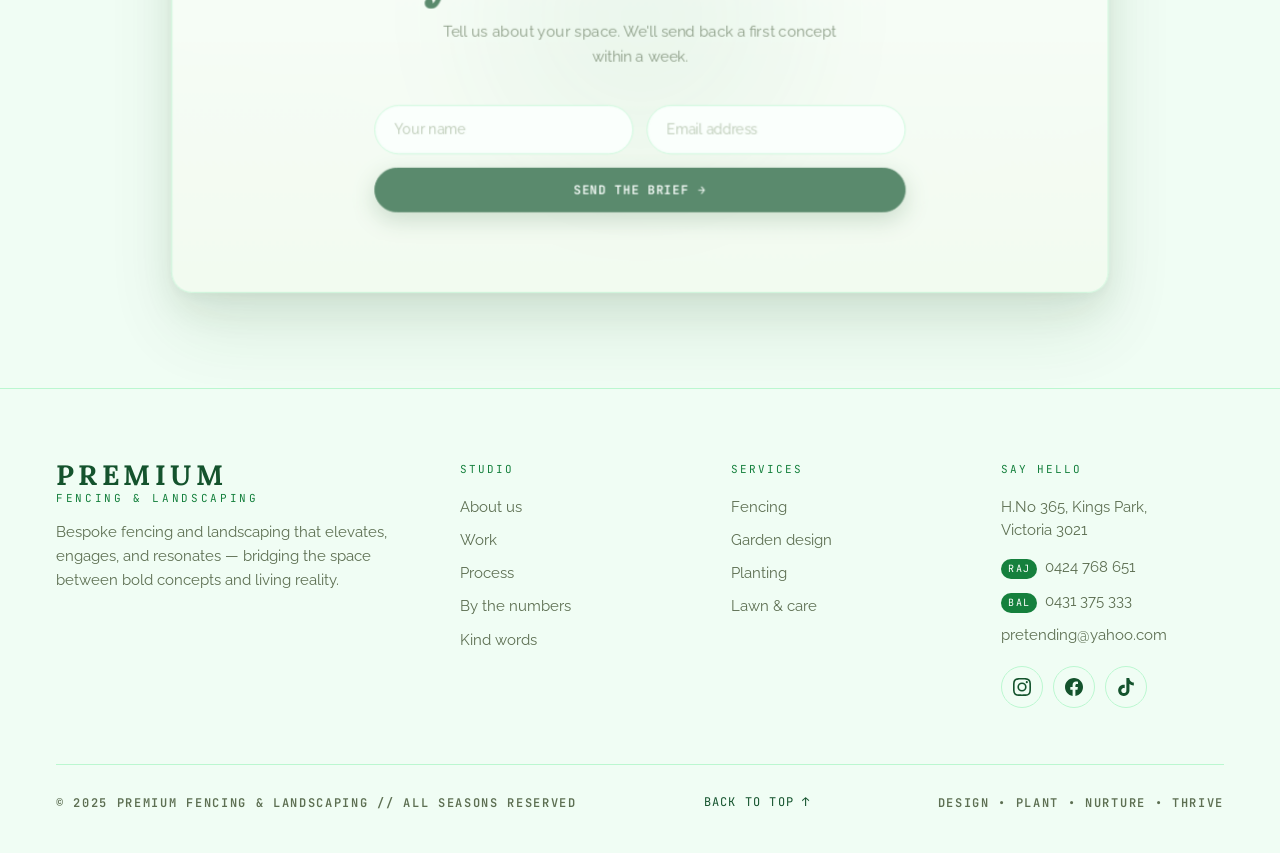
==== commit 7399df5a: "Process reel, section colour bands & premium scroll tuning - Process ("How we work"): replace emoji " ====
--- a/index.html
+++ b/index.html
@@ -40,7 +40,7 @@
   }
   </script>
 
-  <link rel="stylesheet" href="styles.css?v=8" />
+  <link rel="stylesheet" href="styles.css?v=11" />
 </head>
 <body>
   <a class="skip-link" href="#main">Skip to content</a>
@@ -363,84 +363,72 @@
     </div>
   </section>
 
-  <!-- ============ STICKY STORYTELLING — THE GROWTH JOURNEY ============ -->
+  <!-- ============ HOW WE WORK — CINEMATIC HORIZONTAL PAN ============ -->
   <section class="story" id="process">
     <div class="story__head reveal-section">
       <p class="label"><span class="label__dot"></span> 03-C. HOW WE WORK</p>
       <h2 class="story__heading">From first visit<br />to <em>full bloom</em>.</h2>
     </div>
-    <div class="story__layout">
-      <div class="story__sticky">
-        <div class="story__visual" id="storyVisual">
-          <div class="story__blob" aria-hidden="true"></div>
-          <div class="story__stage" data-stage="0">🌱</div>
-          <div class="story__stage" data-stage="1">📐</div>
-          <div class="story__stage" data-stage="2">🪏</div>
-          <div class="story__stage" data-stage="3">🌳</div>
-          <div class="story__ring"></div>
-          <!-- scroll-driven progress arc -->
-          <svg class="story__arc" viewBox="0 0 260 260" aria-hidden="true">
-            <circle class="story__arc-track" cx="130" cy="130" r="120" />
-            <circle class="story__arc-fill" id="storyArc" cx="130" cy="130" r="120" />
-          </svg>
-          <div class="story__counter" aria-hidden="true">
-            <span class="story__counter-num" id="storyCounter">01</span>
-            <em>/ 04</em>
-          </div>
-          <p class="story__counter-name" id="storyStageName" aria-hidden="true">Discover</p>
-        </div>
-      </div>
-      <div class="story__steps">
-        <!-- portal trigger: the seed every card pours out of -->
-        <button class="story__portal" id="storyPortal" type="button" aria-expanded="false" aria-controls="storyGrid">
-          <span class="story__portal-halo" aria-hidden="true"></span>
-          <span class="story__portal-core" aria-hidden="true">✦</span>
-          <span class="story__portal-label">Open our process</span>
-        </button>
-        <div class="story__grid" id="storyGrid">
-        <!-- growth rail: the root that draws itself down as you scroll -->
-        <div class="story__rail" aria-hidden="true"><span class="story__rail-fill" id="storyRailFill"></span></div>
-        <div class="story__step" data-step="0" data-name="Discover">
-          <div class="story__card">
-            <span class="story__num" aria-hidden="true">01</span>
-            <span class="story__mini" aria-hidden="true">🌱</span>
-            <p class="label"><span class="label__dot"></span> STEP 01 — DISCOVER</p>
-            <h3>We listen to the land.</h3>
-            <p>Site survey, soil tests and a long conversation about how you want to live outdoors. Nothing is planted until the brief is alive.</p>
-            <ul class="story__tags" aria-hidden="true"><li>Site survey</li><li>Soil testing</li><li>Brief</li></ul>
-          </div>
-        </div>
-        <div class="story__step" data-step="1" data-name="Design">
-          <div class="story__card">
-            <span class="story__num" aria-hidden="true">02</span>
-            <span class="story__mini" aria-hidden="true">📐</span>
-            <p class="label"><span class="label__dot"></span> STEP 02 — DESIGN</p>
-            <h3>We draw the future.</h3>
-            <p>Master plans, planting palettes and 3D visuals. You walk the garden before it exists — every sightline and season accounted for.</p>
-            <ul class="story__tags" aria-hidden="true"><li>Master plan</li><li>3D visuals</li><li>Fencing spec</li></ul>
-          </div>
-        </div>
-        <div class="story__step" data-step="2" data-name="Build">
-          <div class="story__card">
-            <span class="story__num" aria-hidden="true">03</span>
-            <span class="story__mini" aria-hidden="true">🪏</span>
-            <p class="label"><span class="label__dot"></span> STEP 03 — BUILD</p>
-            <h3>We shape the ground.</h3>
-            <p>Fencing, hardscape, soil, irrigation and planting installed by our own crews — precise, clean, and engineered to last.</p>
-            <ul class="story__tags" aria-hidden="true"><li>Fencing &amp; gates</li><li>Retaining</li><li>Planting</li></ul>
-          </div>
-        </div>
-        <div class="story__step" data-step="3" data-name="Thrive">
-          <div class="story__card">
-            <span class="story__num" aria-hidden="true">04</span>
-            <span class="story__mini" aria-hidden="true">🌳</span>
-            <p class="label"><span class="label__dot"></span> STEP 04 — THRIVE</p>
-            <h3>We nurture it on.</h3>
-            <p>Seasonal care keeps the system in balance — so the garden doesn't just survive, it grows more beautiful every year.</p>
-            <ul class="story__tags" aria-hidden="true"><li>Seasonal care</li><li>Lawn program</li><li>Tuning</li></ul>
-          </div>
-        </div>
-        </div><!-- /story__grid -->
+
+    <!-- pinned stage: scroll down pans the reel sideways through the 4 steps -->
+    <div class="proc" id="proc">
+      <div class="proc__track" id="procTrack">
+
+        <article class="proc__card" data-step="0" data-name="Discover">
+          <span class="proc__img" style="--img:url('images/process/01-discover.jpg')" aria-hidden="true"></span>
+          <span class="proc__scrim" aria-hidden="true"></span>
+          <span class="proc__num" aria-hidden="true">01</span>
+          <div class="proc__content">
+            <p class="label proc__eyebrow"><span class="label__dot"></span> STEP 01 — DISCOVER</p>
+            <h3 class="proc__title">We listen to the land.</h3>
+            <p class="proc__text">Site survey, soil tests and a long conversation about how you want to live outdoors. Nothing is planted until the brief is alive.</p>
+            <ul class="proc__tags"><li>Site survey</li><li>Soil testing</li><li>Brief</li></ul>
+          </div>
+        </article>
+
+        <article class="proc__card" data-step="1" data-name="Design">
+          <span class="proc__img" style="--img:url('images/process/02-design.jpg')" aria-hidden="true"></span>
+          <span class="proc__scrim" aria-hidden="true"></span>
+          <span class="proc__num" aria-hidden="true">02</span>
+          <div class="proc__content">
+            <p class="label proc__eyebrow"><span class="label__dot"></span> STEP 02 — DESIGN</p>
+            <h3 class="proc__title">We draw the future.</h3>
+            <p class="proc__text">Master plans, planting palettes and 3D visuals. You walk the garden before it exists — every sightline and season accounted for.</p>
+            <ul class="proc__tags"><li>Master plan</li><li>3D visuals</li><li>Fencing spec</li></ul>
+          </div>
+        </article>
+
+        <article class="proc__card" data-step="2" data-name="Build">
+          <span class="proc__img" style="--img:url('images/process/03-build.jpg')" aria-hidden="true"></span>
+          <span class="proc__scrim" aria-hidden="true"></span>
+          <span class="proc__num" aria-hidden="true">03</span>
+          <div class="proc__content">
+            <p class="label proc__eyebrow"><span class="label__dot"></span> STEP 03 — BUILD</p>
+            <h3 class="proc__title">We shape the ground.</h3>
+            <p class="proc__text">Fencing, hardscape, soil, irrigation and planting installed by our own crews — precise, clean, and engineered to last.</p>
+            <ul class="proc__tags"><li>Fencing &amp; gates</li><li>Retaining</li><li>Planting</li></ul>
+          </div>
+        </article>
+
+        <article class="proc__card" data-step="3" data-name="Thrive">
+          <span class="proc__img" style="--img:url('images/process/04-thrive.jpg')" aria-hidden="true"></span>
+          <span class="proc__scrim" aria-hidden="true"></span>
+          <span class="proc__num" aria-hidden="true">04</span>
+          <div class="proc__content">
+            <p class="label proc__eyebrow"><span class="label__dot"></span> STEP 04 — THRIVE</p>
+            <h3 class="proc__title">We nurture it on.</h3>
+            <p class="proc__text">Seasonal care keeps the system in balance — so the garden doesn't just survive, it grows more beautiful every year.</p>
+            <ul class="proc__tags"><li>Seasonal care</li><li>Lawn program</li><li>Tuning</li></ul>
+          </div>
+        </article>
+
+      </div>
+
+      <!-- persistent HUD — stays fixed while the section is pinned -->
+      <div class="proc__hud" aria-hidden="true">
+        <span class="proc__count"><b id="procCounter">01</b> <i>/ 04</i></span>
+        <span class="proc__rail"><span class="proc__rail-fill" id="procFill"></span></span>
+        <span class="proc__hint">Scroll <span>→</span></span>
       </div>
     </div>
   </section>
@@ -825,7 +813,8 @@
   <script src="vendor/ScrollTrigger.min.js"></script>
   <script src="vendor/lenis.min.js"></script>
   <script src="hero.js" defer></script>
-  <script src="main.js" defer></script>
+  <script src="main.js?v=5" defer></script>
+  <script src="process.js?v=1" defer></script>
   <script src="cards.js" defer></script>
   <script src="focal-cta.js" defer></script>
   <script src="shuffle-gallery.js?v=7" defer></script>
--- a/styles.css
+++ b/styles.css
@@ -34,6 +34,8 @@
   --radius: 8px;
   --radius-lg: 22px;
   --ease: cubic-bezier(0.22, 1, 0.36, 1);
+  --ease-premium: cubic-bezier(0.16, 1, 0.3, 1);  /* easeOutExpo — graceful, restrained deceleration for section reveals */
+  --spring: cubic-bezier(0.34, 1.12, 0.46, 1);    /* restrained spring — a hair of overshoot, never bouncy */
 
   /* Layered depth — softer, more dimensional than a single drop shadow */
   --shadow-sm: 0 1px 2px rgba(22,49,15,0.05), 0 4px 10px rgba(22,49,15,0.05);
@@ -612,243 +614,116 @@
 /* =========================================================
    STICKY STORYTELLING
    ========================================================= */
-.story { position: relative; max-width: 1280px; margin: 0 auto; padding: var(--section-pad) clamp(20px, 5vw, 56px) 0; }
-.story__head { margin-bottom: clamp(20px, 4vw, 56px); }
+.story { position: relative; padding: var(--section-pad) 0 clamp(44px, 6vw, 84px); }
+.story__head { max-width: 1280px; margin: 0 auto clamp(22px, 4vw, 50px); padding-inline: clamp(20px, 5vw, 56px); }
 .story__head .label { margin-bottom: 16px; }
 .story__heading { font-family: var(--font-display); font-weight: 700; font-size: clamp(26px, 4vw, 53px); line-height: 1.04; letter-spacing: -0.02em; color: var(--text); }
 
-.story__layout { display: grid; grid-template-columns: 1fr 1.1fr; gap: 40px; }
-.story__sticky { position: relative; }
-.story__visual { position: sticky; top: 0; height: 100svh; display: flex; align-items: center; justify-content: center; }
-
-/* morphing organic blob behind the stage — slow, alive */
-.story__blob {
-  position: absolute; width: min(64%, 380px); aspect-ratio: 1;
-  background: linear-gradient(135deg, rgba(125,214,106,0.30), rgba(251,231,166,0.45), rgba(58,143,58,0.22));
-  filter: blur(2px);
-  animation: blobMorph 14s ease-in-out infinite, spin 60s linear infinite reverse;
-}
-@keyframes blobMorph {
-  0%,100% { border-radius: 58% 42% 38% 62% / 52% 60% 40% 48%; }
-  33%      { border-radius: 40% 60% 62% 38% / 42% 38% 62% 58%; }
-  66%      { border-radius: 62% 38% 46% 54% / 60% 52% 48% 40%; }
-}
-
-.story__stage { position: absolute; z-index: 2; font-size: clamp(85px, 15vw, 188px); opacity: 0; transform: scale(0.7) translateY(20px); filter: blur(6px); transition: opacity .6s var(--ease), transform .6s var(--ease), filter .6s var(--ease); }
-.story__stage.is-active { opacity: 1; transform: scale(1) translateY(0); filter: blur(0); animation: stageFloat 5s ease-in-out .7s infinite; }
-@keyframes stageFloat { 0%,100% { transform: translateY(0) rotate(-1.5deg); } 50% { transform: translateY(-12px) rotate(1.5deg); } }
-
-.story__ring { position: absolute; width: min(60%, 360px); aspect-ratio: 1; border-radius: 50%; border: 1px solid var(--border); background: radial-gradient(circle, rgba(255,255,255,0.6), transparent 70%); box-shadow: 0 0 80px rgba(58,143,58,0.18) inset; animation: spin 24s linear infinite; }
-.story__ring::before, .story__ring::after { content: ""; position: absolute; inset: 0; border-radius: 50%; border: 1px dashed rgba(58,143,58,0.3); }
-.story__ring::after { inset: 14%; border-style: solid; border-color: var(--border); }
-
-/* scroll-driven progress arc wrapping the whole visual */
-.story__arc { position: absolute; width: min(74%, 430px); aspect-ratio: 1; transform: rotate(-90deg); z-index: 1; overflow: visible; }
-.story__arc circle { fill: none; stroke-width: 3; }
-.story__arc-track { stroke: var(--border); stroke-dasharray: 4 8; stroke-linecap: round; }
-.story__arc-fill {
-  stroke: var(--accent);
-  stroke-linecap: round;
-  stroke-dasharray: 754; stroke-dashoffset: 754;   /* 2πr, r=120 */
-  filter: drop-shadow(0 0 6px rgba(58,143,58,0.5));
-}
-
-/* live readout: stage counter + name */
-.story__counter {
-  position: absolute; bottom: 16%; z-index: 3;
-  display: flex; align-items: baseline; gap: 6px;
-  font-family: var(--font-display);
-}
-.story__counter-num { font-size: 44px; font-weight: 700; letter-spacing: -0.03em; color: var(--accent-deep); display: inline-block; }
-.story__counter-num.is-tick { animation: counterTick .45s var(--ease); }
-@keyframes counterTick { 0% { opacity: 0; transform: translateY(14px) scale(.8); } 100% { opacity: 1; transform: none; } }
-.story__counter em { font-family: var(--font-mono); font-style: normal; font-size: 13px; letter-spacing: .12em; color: var(--text-dim); }
-.story__counter-name {
-  position: absolute; bottom: 11%; z-index: 3;
-  font-family: var(--font-serif); font-style: italic; font-size: 19px; color: var(--accent);
-}
-
-/* ----- steps column: portal trigger + outpour grid ----- */
-.story__steps { position: relative; display: flex; flex-direction: column; align-items: center; gap: clamp(28px, 4vw, 44px); justify-content: center; min-height: 80svh; }
-.story__grid { position: relative; display: grid; grid-template-columns: repeat(2, 1fr); gap: 18px; width: 100%; }
-.story__rail { display: none; }
-
-/* --- the portal trigger --- */
-.story__portal {
-  position: relative; display: flex; flex-direction: column; align-items: center; gap: 14px;
-  background: none; border: none; cursor: pointer; padding: 10px;
-  transition: opacity .5s var(--ease), transform .5s var(--ease);
-}
-.story__portal-core {
-  position: relative; z-index: 2;
-  width: 86px; height: 86px; border-radius: 50%;
-  display: grid; place-items: center; font-size: 26px; color: #fff;
-  background: radial-gradient(circle at 32% 28%, var(--accent), var(--accent-deep));
-  box-shadow: 0 14px 38px rgba(31,90,38,0.4), inset 0 1px 0 rgba(255,255,255,0.35);
-  transition: transform .45s var(--ease), box-shadow .45s var(--ease);
-  animation: spin 14s linear infinite;
-}
-.story__portal-halo {
-  position: absolute; top: 10px; width: 86px; height: 86px; border-radius: 50%;
-  border: 1px solid var(--accent-soft);
-  animation: portalPulse 2.2s var(--ease) infinite;
-}
-@keyframes portalPulse {
-  0%   { transform: scale(1); opacity: .9; }
-  100% { transform: scale(2.1); opacity: 0; }
-}
-.story__portal-label {
-  font-family: var(--font-mono); font-size: 12px; font-weight: 600;
-  letter-spacing: 0.18em; text-transform: uppercase; color: var(--accent-deep);
-}
-.story__portal:hover .story__portal-core { transform: scale(1.1); box-shadow: 0 20px 50px rgba(31,90,38,0.5), inset 0 1px 0 rgba(255,255,255,0.35); }
-.story__portal:focus-visible { outline: 2px solid var(--accent); outline-offset: 4px; border-radius: 16px; }
-/* trigger morph on fire: core implodes, halo bursts, label fades */
-.story__portal.is-fired { pointer-events: none; }
-.story__portal.is-fired .story__portal-core { animation: portalImplode .65s var(--ease) forwards; }
-@keyframes portalImplode {
-  30%  { transform: scale(1.35); }
-  100% { transform: scale(0); opacity: 0; }
-}
-.story__portal.is-fired .story__portal-halo { animation: portalBurst .6s var(--ease) forwards; }
-@keyframes portalBurst { to { transform: scale(3.4); opacity: 0; } }
-.story__portal.is-fired .story__portal-label { opacity: 0; transform: translateY(8px); transition: opacity .4s var(--ease), transform .4s var(--ease); }
-/* at fire-time the trigger leaves the flow (grid takes final layout
-   BEFORE trajectories are measured — no post-landing shift) */
-.story.is-collapsed .story__portal { position: absolute; top: 0; left: 50%; transform: translateX(-50%); z-index: 5; }
-.story.is-poured .story__portal { opacity: 0; pointer-events: none; }
-
-.story__step { position: relative; min-height: 0; display: flex; flex-direction: column; justify-content: stretch; }
-.story__step .story__card { flex: 1; }
-
-/* the card itself: stateful — enters with 3D rise, then upcoming / active / done */
-.story__step { perspective: 1200px; }
-.story__card {
-  position: relative; padding: clamp(26px, 3vw, 40px);
-  background: var(--surface); border: 1px solid var(--border); border-radius: var(--radius-lg);
-  box-shadow: 0 12px 32px rgba(22,49,15,0.06);
-  display: flex; flex-direction: column; gap: 16px;
-  transform-style: preserve-3d;
-  /* pre-entrance: low, tipped back, soft focus */
-  opacity: 0; transform: translateY(70px) rotateX(10deg) scale(.96); filter: blur(8px);
-  transition: opacity .8s var(--ease), transform .8s var(--ease), filter .8s var(--ease),
-              border-color .55s var(--ease), box-shadow .55s var(--ease);
-}
-/* entrance done (seen once) — settles into the resting 'upcoming' pose */
-.story__step.is-seen .story__card { opacity: 0.42; transform: translateY(14px) scale(.985); filter: blur(0); }
-.story__step.is-seen.is-active .story__card {
-  opacity: 1;
-  transform: translateY(0) scale(1) rotateX(var(--rx, 0deg)) rotateY(var(--ry, 0deg));
-  border-color: var(--accent-soft);
-  box-shadow: 0 30px 70px rgba(31,90,38,0.16), 0 0 0 1px rgba(125,214,106,0.25);
-  transition: opacity .55s var(--ease), transform .18s ease-out, filter .55s var(--ease),
-              border-color .55s var(--ease), box-shadow .55s var(--ease);
-}
-.story__step.is-seen.is-done .story__card { opacity: 0.55; transform: scale(.985); }
-
-/* --- portal mode (JS adds .is-portal at init): trajectories are inline,
-       so neutralise the CSS pre-entrance pose and soften the dim states --- */
-.story.is-portal .story__card { transform: none; filter: none; }
-.story.is-portal .story__step.is-seen .story__card,
-.story.is-portal .story__step.is-seen.is-done .story__card { opacity: .82; transform: none; filter: none; }
-.story.is-portal .story__step.is-seen.is-active .story__card { opacity: 1; }
-/* compact type so four cards sit comfortably in the half-width grid */
-.story.is-portal .story__card { padding: clamp(22px, 2vw, 30px); gap: 12px; }
-.story.is-portal .story__step h3 { font-size: clamp(20px, 1.8vw, 26px); }
-.story.is-portal .story__step .story__card > p:not(.label) { font-size: 14.5px; }
-.story.is-portal .story__num { font-size: clamp(45px, 4.3vw, 68px); }
-
-/* inner content cascade — each element rises in sequence after the card lands */
-.story__card .label,
-.story__card h3,
-.story__card > p:not(.label),
-.story__card .story__tags {
-  opacity: 0; transform: translateY(18px);
-  transition: opacity .6s var(--ease), transform .6s var(--ease);
-}
-.story__step.is-seen .story__card .label              { opacity: 1; transform: none; transition-delay: .18s; }
-.story__step.is-seen .story__card h3                  { opacity: 1; transform: none; transition-delay: .30s; }
-.story__step.is-seen .story__card > p:not(.label)     { opacity: 1; transform: none; transition-delay: .42s; }
-.story__step.is-seen .story__card .story__tags        { opacity: 1; transform: none; transition-delay: .54s; }
-
-/* rotating light that orbits the active card's border */
-@property --story-angle { syntax: "<angle>"; initial-value: 0deg; inherits: false; }
-.story__card::before {
-  content: ""; position: absolute; inset: -1px; border-radius: inherit; padding: 1.5px;
-  background: conic-gradient(from var(--story-angle),
-              transparent 0% 30%, rgba(125,214,106,0.9) 46%, #fff 50%,
-              rgba(125,214,106,0.9) 54%, transparent 70% 100%);
-  -webkit-mask: linear-gradient(#000 0 0) content-box, linear-gradient(#000 0 0);
-  -webkit-mask-composite: xor; mask-composite: exclude;
-  opacity: 0; transition: opacity .6s var(--ease); pointer-events: none;
-}
-.story__step.is-active .story__card::before { opacity: 1; animation: storyBorderSpin 4.5s linear infinite; }
-@keyframes storyBorderSpin { to { --story-angle: 360deg; } }
-
-/* pointer-tracked spotlight inside the card */
-.story__card::after {
-  content: ""; position: absolute; inset: 0; border-radius: inherit; pointer-events: none;
-  background: radial-gradient(360px circle at var(--mx, 50%) var(--my, 0%),
-              rgba(125,214,106,0.16), transparent 65%);
-  opacity: 0; transition: opacity .4s var(--ease);
-}
-.story__step.is-active .story__card:hover::after { opacity: 1; }
-
-/* giant ghost number behind each card — parallax-drifts away from the pointer */
-.story__num {
-  position: absolute; top: 6px; right: 18px;
-  font-family: var(--font-display); font-weight: 700; font-size: clamp(60px, 6.6vw, 98px);
-  line-height: 1; letter-spacing: -0.04em; color: var(--bg);
-  -webkit-text-stroke: 1.5px var(--border); pointer-events: none;
-  transform: translate(calc(var(--ry, 0deg) * -2.2), calc(var(--rx, 0deg) * 2.2)) translateZ(40px);
-  transition: -webkit-text-stroke-color .5s var(--ease), color .5s var(--ease);
-}
-.story__step.is-active .story__num { -webkit-text-stroke-color: var(--accent-soft); color: #f4f9ee; }
-
-.story__mini { display: none; font-size: 30px; line-height: 1; }
-
-.story__step h3 {
-  position: relative; font-family: var(--font-display); font-weight: 700;
-  font-size: clamp(24px, 3.2vw, 41px); letter-spacing: -0.02em; color: var(--text);
-  width: fit-content;
-}
-/* underline draws itself when the step takes focus */
-.story__step h3::after {
-  content: ""; position: absolute; left: 0; bottom: -6px; height: 3px; width: 0;
-  border-radius: 3px; background: linear-gradient(90deg, var(--accent), var(--accent-soft));
-  transition: width .7s var(--ease) .15s;
-}
-.story__step.is-active h3::after { width: 56px; }
-.story__step .story__card > p:not(.label) { color: var(--text-dim); max-width: 46ch; font-size: 16.5px; }
-
-/* deliverable chips — cascade in when the step activates */
-.story__tags { display: flex; flex-wrap: wrap; gap: 8px; list-style: none; margin-top: 2px; }
-.story__tags li {
+/* =========================================================
+   HOW WE WORK — CINEMATIC HORIZONTAL PAN (.proc)
+   Pinned reel: scrolling down pans 4 full-bleed photo cards
+   sideways. Each photo parallax-drifts inside its frame, the
+   active card warms to full colour, and a HUD tracks 01–04.
+   ========================================================= */
+.proc { position: relative; height: 100svh; overflow: hidden; }
+.proc__track {
+  display: flex; align-items: center; height: 100%;
+  width: max-content; gap: clamp(20px, 3vw, 46px);
+  padding-inline: clamp(20px, 5vw, 56px);
+  will-change: transform;
+}
+.proc__card {
+  position: relative; flex: 0 0 auto; isolation: isolate;
+  width: clamp(300px, 62vw, 720px);
+  height: clamp(420px, 72svh, 640px);
+  border-radius: var(--radius-lg); overflow: hidden;
+  background: var(--accent-deep); box-shadow: var(--shadow-lg);
+}
+/* parallax photo — over-scanned so the drift never reveals an edge */
+.proc__img {
+  position: absolute; top: -5%; left: -16%; width: 132%; height: 110%;
+  background-image: var(--img); background-size: cover; background-position: center;
+  filter: saturate(0.8) brightness(0.9);
+  transition: filter 1.1s var(--ease);
+  will-change: transform;
+}
+.proc__card.is-active .proc__img { filter: saturate(1.08) brightness(1.03); }
+.proc__scrim {
+  position: absolute; inset: 0; z-index: 1; pointer-events: none;
+  background: linear-gradient(180deg,
+    rgba(8,24,10,0.06) 0%, rgba(8,24,10,0) 28%,
+    rgba(6,18,8,0.55) 66%, rgba(4,12,6,0.92) 100%);
+}
+.proc__num {
+  position: absolute; top: 6px; right: clamp(16px, 2.4vw, 30px); z-index: 2;
+  font-family: var(--font-display); font-weight: 700; line-height: 1;
+  font-size: clamp(86px, 11vw, 168px); letter-spacing: -0.04em;
+  color: transparent; -webkit-text-stroke: 1.4px rgba(255,255,255,0.38);
+  opacity: .45; transition: opacity .8s var(--ease), -webkit-text-stroke-color .8s var(--ease);
+}
+.proc__card.is-active .proc__num { opacity: .92; -webkit-text-stroke-color: rgba(189,247,208,0.85); }
+
+.proc__content {
+  position: absolute; inset: auto 0 0 0; z-index: 3;
+  padding: clamp(24px, 3vw, 48px);
+  display: flex; flex-direction: column; gap: 13px; color: #fff;
+}
+.proc__eyebrow { color: rgba(255,255,255,0.85); }
+.proc__eyebrow .label__dot { background: var(--accent-soft); box-shadow: 0 0 10px var(--accent-soft); }
+.proc__title {
+  font-family: var(--font-display); font-weight: 700; color: #fff;
+  font-size: clamp(26px, 3.4vw, 46px); line-height: 1.03; letter-spacing: -0.02em;
+  text-shadow: 0 2px 30px rgba(0,0,0,0.35);
+}
+.proc__title em { color: #d8f3c4; }
+.proc__text { color: rgba(255,255,255,0.82); max-width: 42ch; font-size: clamp(14.5px, 1.05vw, 17px); line-height: 1.5; }
+.proc__tags { display: flex; flex-wrap: wrap; gap: 8px; list-style: none; margin-top: 2px; }
+.proc__tags li {
   font-family: var(--font-mono); font-size: 10.5px; letter-spacing: 0.1em; text-transform: uppercase;
-  color: var(--accent-deep); background: var(--bg-2); border: 1px solid var(--border);
+  color: #fff; background: rgba(255,255,255,0.13); border: 1px solid rgba(255,255,255,0.24);
   padding: 6px 12px; border-radius: 9999px;
-  opacity: 0; transform: translateY(8px);
-  transition: opacity .5s var(--ease), transform .5s var(--ease), background .3s var(--ease);
-}
-.story__step.is-active .story__tags li { opacity: 1; transform: none; }
-.story__step.is-active .story__tags li:nth-child(1) { transition-delay: .15s; }
-.story__step.is-active .story__tags li:nth-child(2) { transition-delay: .27s; }
-.story__step.is-active .story__tags li:nth-child(3) { transition-delay: .39s; }
-.story__tags li:hover { background: var(--accent-soft); transform: translateY(-2px); box-shadow: 0 6px 14px rgba(58,143,58,0.22); cursor: default; }
-
+  -webkit-backdrop-filter: blur(6px); backdrop-filter: blur(6px);
+}
+
+/* content masks up once the card is first seen (JS adds .is-seen) */
+.proc__content > * { opacity: 0; transform: translateY(28px); transition: opacity .7s var(--ease), transform .7s var(--ease); }
+.proc__card.is-seen .proc__eyebrow { opacity: 1; transform: none; transition-delay: .05s; }
+.proc__card.is-seen .proc__title  { opacity: 1; transform: none; transition-delay: .15s; }
+.proc__card.is-seen .proc__text   { opacity: 1; transform: none; transition-delay: .25s; }
+.proc__card.is-seen .proc__tags   { opacity: 1; transform: none; transition-delay: .35s; }
+
+/* persistent HUD — progress rail + counter, fixed while pinned */
+.proc__hud {
+  position: absolute; left: clamp(20px,5vw,56px); right: clamp(20px,5vw,56px);
+  bottom: clamp(16px, 2.6vw, 30px); z-index: 5;
+  display: flex; align-items: center; gap: 18px;
+  font-family: var(--font-mono);
+}
+.proc__count { display: inline-flex; align-items: baseline; gap: 6px; }
+.proc__count b { font-family: var(--font-display); font-size: 22px; color: var(--accent-deep); }
+.proc__count i { font-style: normal; font-size: 12px; color: var(--text-dim); letter-spacing: .12em; }
+.proc__rail { position: relative; flex: 1; height: 3px; border-radius: 3px; background: rgba(20,83,45,0.16); overflow: hidden; }
+.proc__rail-fill {
+  position: absolute; inset: 0; transform-origin: left; transform: scaleX(0);
+  background: linear-gradient(90deg, var(--accent), var(--accent-soft));
+}
+.proc__hint { font-size: 11px; letter-spacing: .18em; text-transform: uppercase; color: var(--text-dim); display: inline-flex; align-items: center; gap: 8px; }
+.proc__hint span { display: inline-block; animation: procHint 1.6s var(--ease) infinite; }
+@keyframes procHint { 0%,100% { transform: translateX(0); opacity: .55; } 50% { transform: translateX(5px); opacity: 1; } }
+
+/* ----- touch / small screens: vertical stack, no pin ----- */
 @media (max-width: 820px) {
-  .story__layout { grid-template-columns: 1fr; }
-  .story__sticky { display: none; }
-  .story__steps { min-height: 0; }
-  .story__grid { grid-template-columns: 1fr; }
-  .story__step { min-height: auto; perspective: none; }
-  /* once poured/seen, cards sit at full strength (no dim states on touch) */
-  .story__step.is-seen .story__card,
-  .story__step.is-seen.is-done .story__card,
-  .story.is-portal .story__step.is-seen .story__card,
-  .story.is-portal .story__step.is-seen.is-done .story__card { opacity: 1; transform: none; }
-  .story__mini { display: block; }
-  .story__tags li { opacity: 1; transform: none; }
+  .proc { height: auto; overflow: visible; }
+  .proc__track { flex-direction: column; width: auto; height: auto; gap: 20px; padding-inline: clamp(16px, 5vw, 28px); }
+  .proc__card { width: 100%; height: clamp(380px, 66vh, 480px); }
+  .proc__hud { display: none; }
+}
+
+/* ----- reduced motion: calm and fully revealed ----- */
+@media (prefers-reduced-motion: reduce) {
+  .proc__img { filter: none; }
+  .proc__content > * { opacity: 1; transform: none; }
+  .proc__hint span { animation: none; }
 }
 
 /* =========================================================
@@ -1037,11 +912,14 @@
 /* =========================================================
    SCROLL-REVEAL UTILITIES
    ========================================================= */
-.reveal { opacity: 0; transform: translateY(26px); transition: opacity .9s var(--ease), transform .9s var(--ease); }
+.reveal { opacity: 0; transform: translateY(28px); transition: opacity 1s var(--ease-premium), transform 1s var(--ease-premium); will-change: transform; }
 .reveal.is-in { opacity: 1; transform: none; }
-.reveal-section .label, .reveal-section h2 { opacity: 0; transform: translateY(30px); transition: opacity .9s var(--ease), transform .9s var(--ease); }
+/* section reveals cascade: eyebrow label leads, heading follows a beat later */
+.reveal-section .label { opacity: 0; transform: translateY(24px); transition: opacity .9s var(--ease-premium), transform .9s var(--ease-premium); will-change: transform; }
+.reveal-section h2 { opacity: 0; transform: translateY(34px); transition: opacity 1.05s var(--ease-premium) .1s, transform 1.05s var(--ease-premium) .1s; will-change: transform; }
 .reveal-section.is-in .label, .reveal-section.is-in h2 { opacity: 1; transform: none; }
-.stagger { opacity: 0; transform: translateY(36px) scale(0.98); transition: opacity .7s var(--ease), transform .7s var(--ease); }
+/* staggered items settle with a restrained spring (lively, not bouncy) */
+.stagger { opacity: 0; transform: translateY(34px) scale(0.985); transition: opacity .8s var(--ease-premium), transform .85s var(--spring); will-change: transform; }
 .stagger.is-in { opacity: 1; transform: none; }
 /* GSAP ScrollTrigger owns the bento cards (cards.js): drop the CSS reveal
    so its transition doesn't fight scrub-driven inline styles. */
@@ -1596,6 +1474,41 @@
   .lightbox__nav { position: absolute; bottom: 18px; width: 48px; height: 48px; }
   .lightbox__prev { left: 18px; } .lightbox__next { right: 18px; }
 }
+
+/* =========================================================
+   SECTION COLOUR BANDS
+   Full-bleed tints drawn from the site's green→sun colour DNA,
+   so each zone reads distinctly while staying on-brand. Tints
+   sit on a ::before behind the (often centred) section content;
+   already-coloured zones (hero, parallax, stats) keep their look.
+   ========================================================= */
+:root {
+  --band-cream: linear-gradient(180deg, #fbf7ec, #f6efd9);   /* warm sunlight */
+  --band-sage:  linear-gradient(180deg, #e9f4df, #dcebca);   /* fresh leaf green */
+  --band-mint:  linear-gradient(180deg, #e6f7ee, #d6f0e1);   /* deep mint */
+}
+
+/* Centred sections need a full-viewport-width backing layer */
+.intro, .bento, .story, .work { position: relative; }
+.intro::before, .bento::before, .story::before, .work::before {
+  content: ""; position: absolute; z-index: -1;
+  top: 0; bottom: 0; left: 50%; width: 100vw; transform: translateX(-50%);
+}
+
+/* Intro + Bento — warm sun-cream zone (flows down out of the hero) */
+.intro::before, .bento::before { background: var(--band-cream); }
+/* Process / Story — soft sage-green zone */
+.story::before { background: var(--band-sage); }
+/* Our Work — deep mint zone */
+.work::before { background: var(--band-mint); }
+
+/* Full-width sections can be tinted directly */
+#transform { background: var(--band-cream); }   /* Transformation — cream */
+.quotes    { background: var(--band-sage); }     /* Testimonials — sage */
+
+/* Hairline seams between adjacent bands for a crisp, intentional edge */
+.intro::before { border-top: 1px solid var(--border); }
+.story::before, .work::before, #transform, .quotes { border-top: 1px solid var(--border); }
 
 /* =========================================================
    REDUCED MOTION
